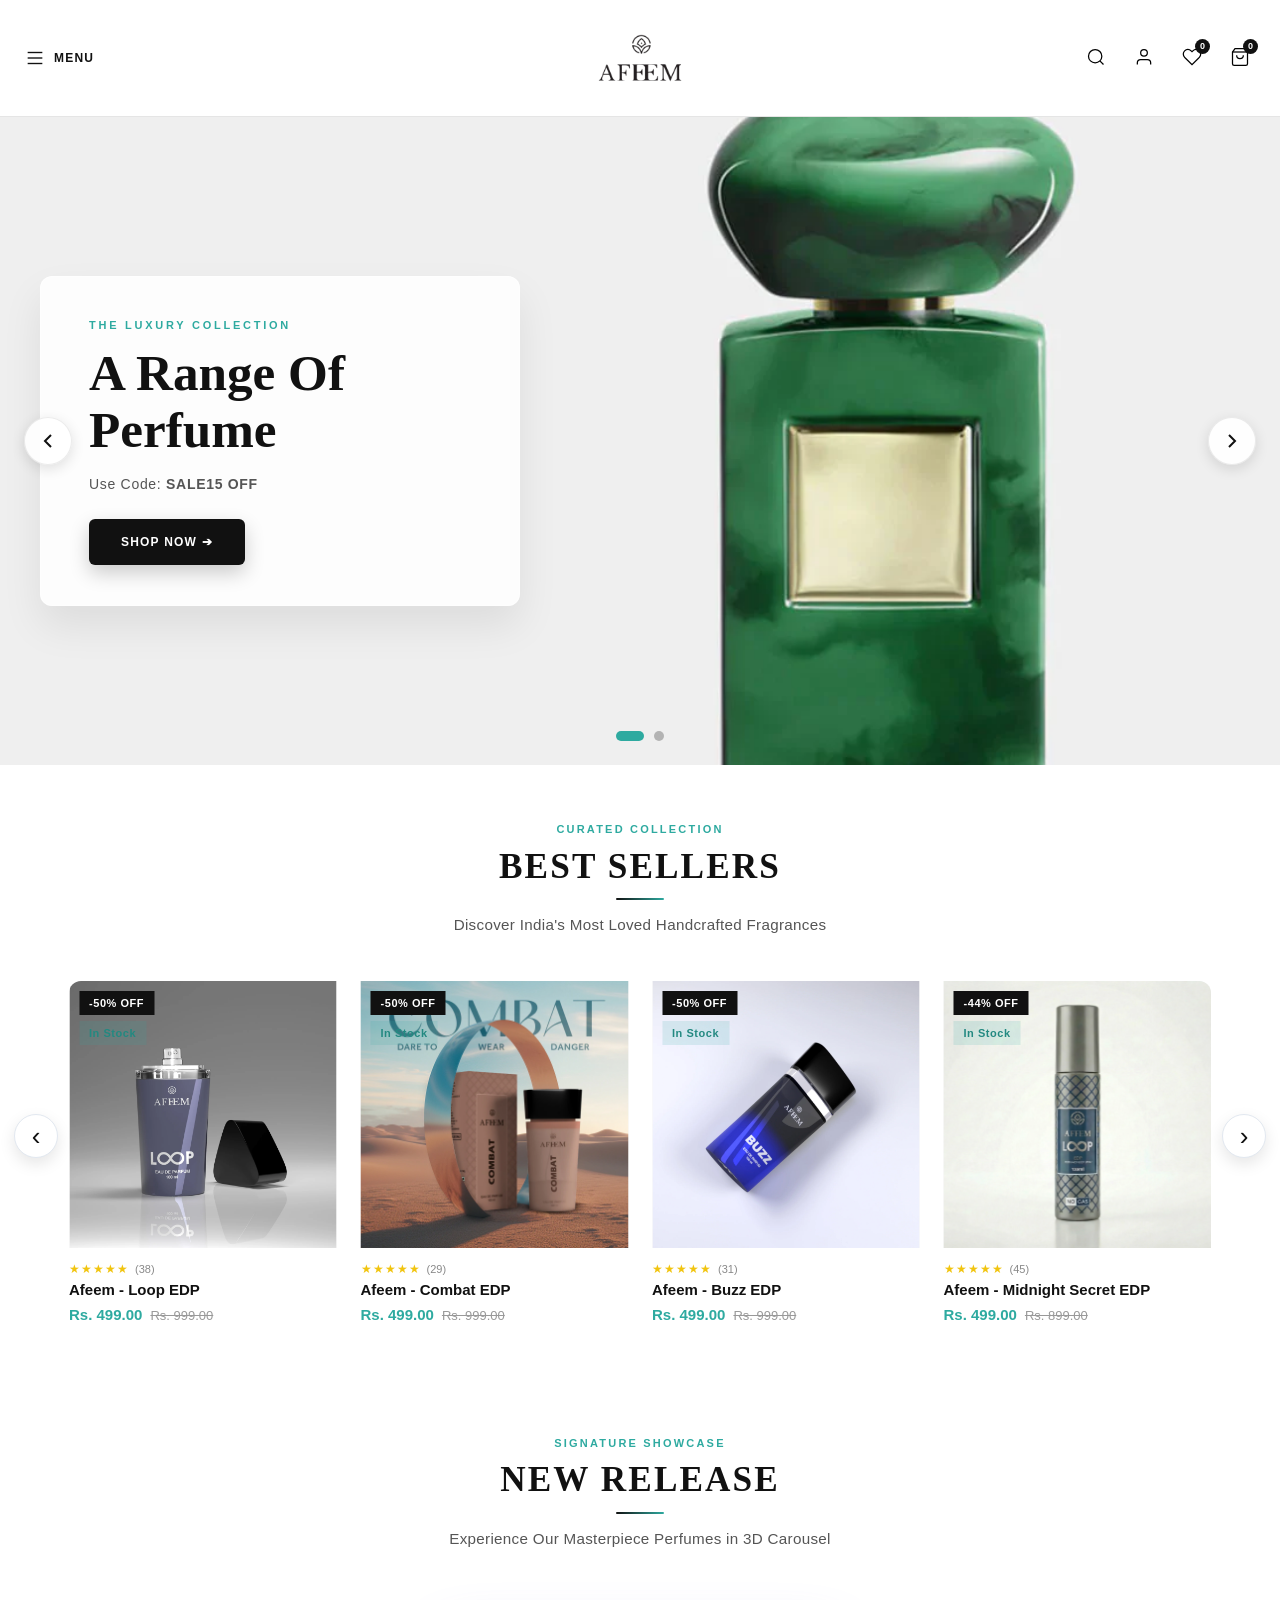
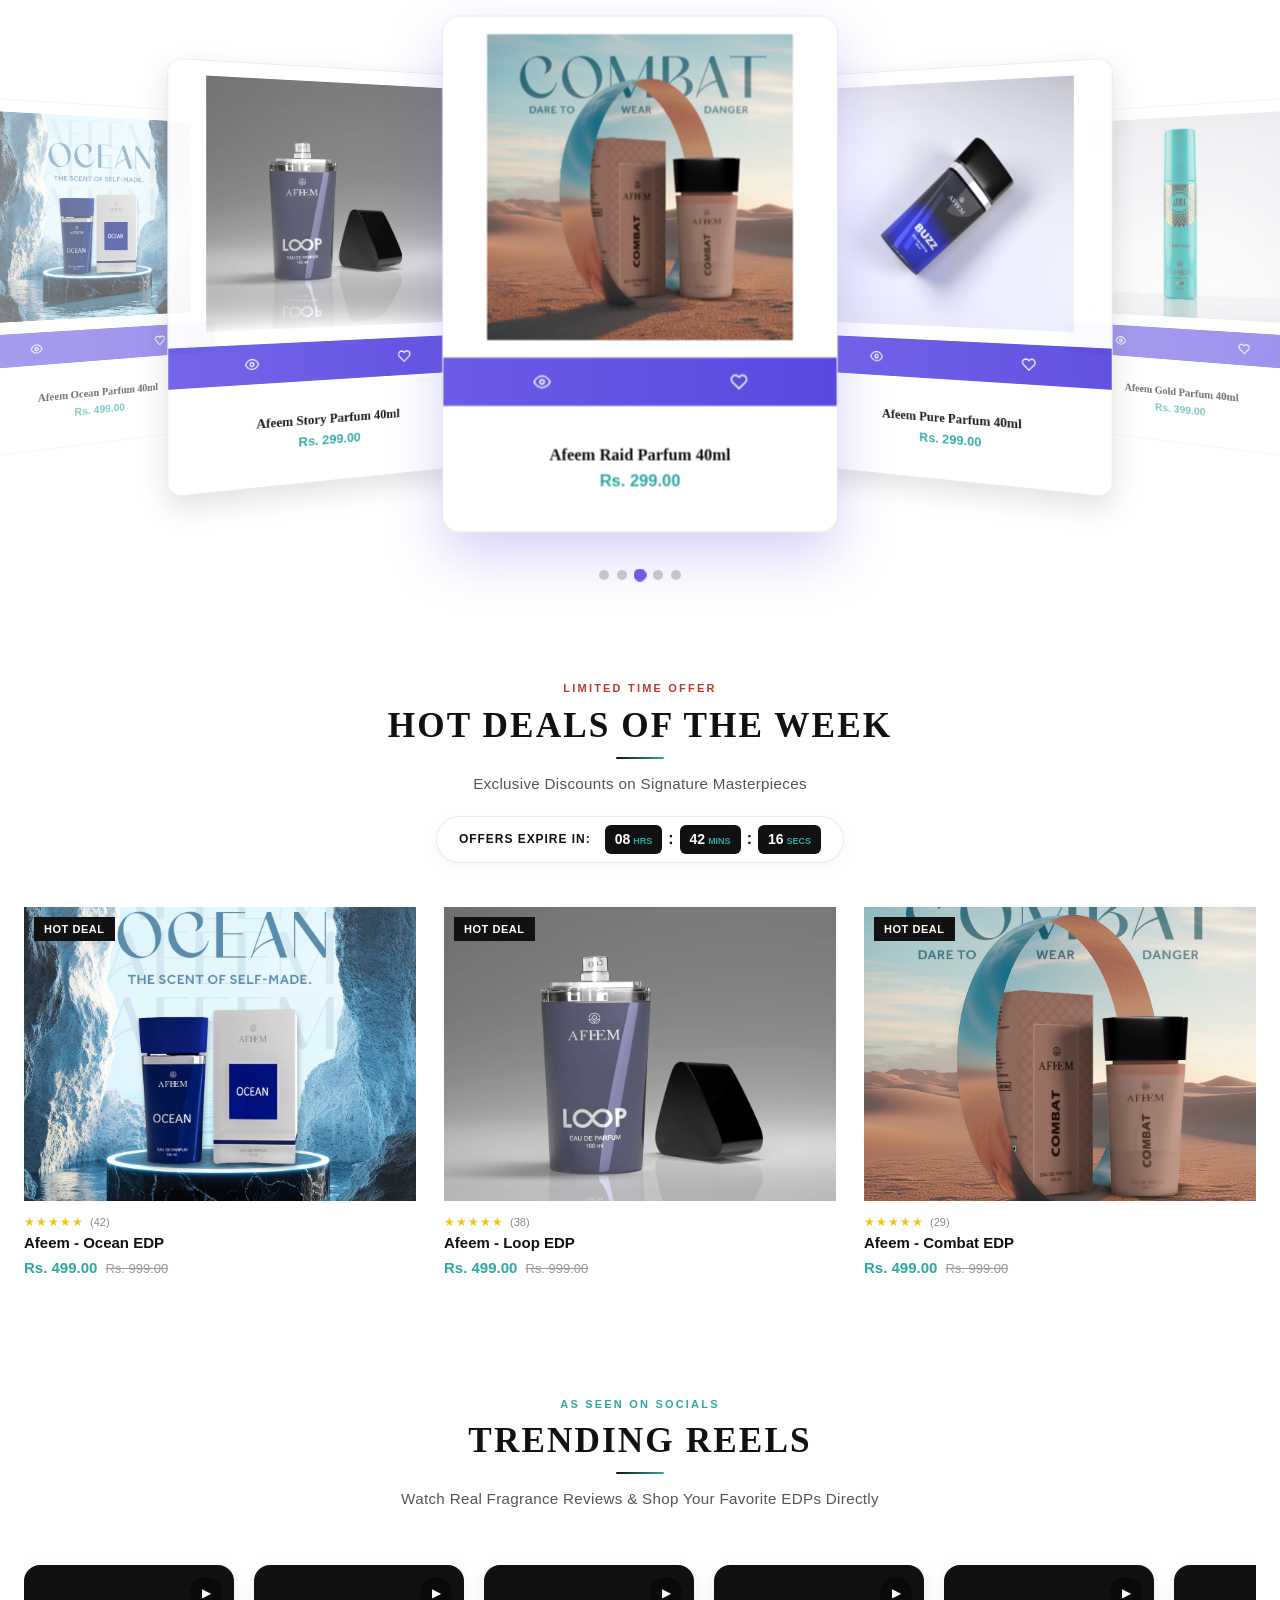
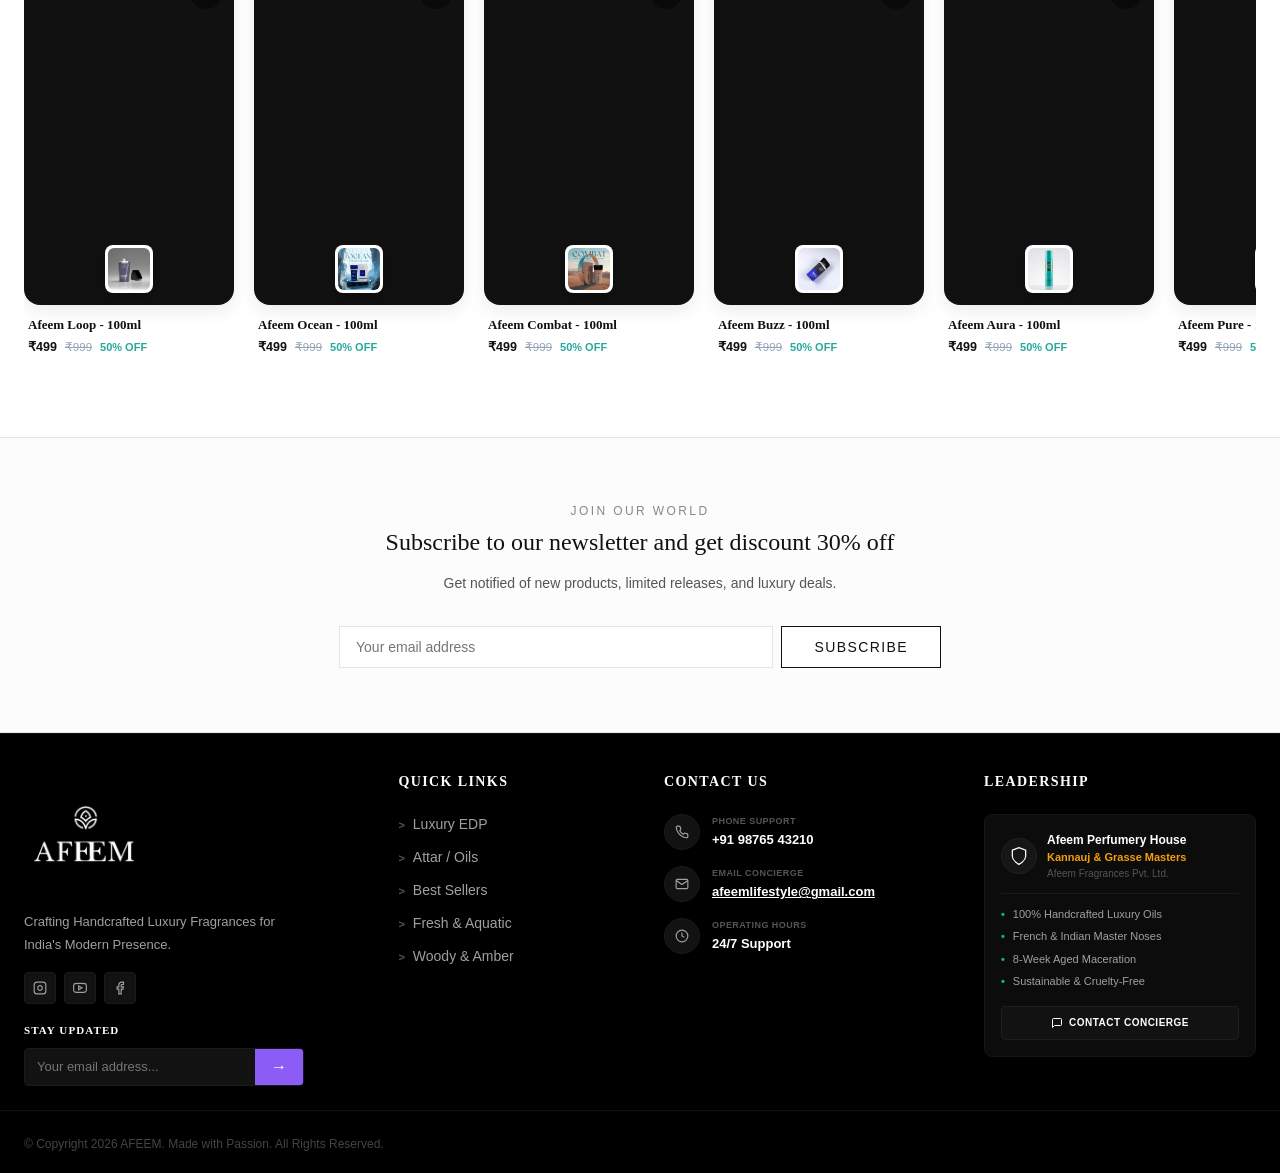
==== index.html @ 4234b264 "Add continuous smooth infinite marquee sliding with hover pause for Shoppable Reels" ====
<!DOCTYPE html>
<html lang="en">
<head>
    <meta charset="UTF-8">
    <meta name="viewport" content="width=device-width, initial-scale=1.0">
    <meta name="description" content="Custom luxury fragrances online. Explore our range of signature premium scents. Inspired by afeem.in.">
    <title>Afeem Fragrances - Premium Signature Scents</title>
    <!-- Stylesheets -->
    <link rel="stylesheet" href="assets/css/variables.css">
    <link rel="stylesheet" href="assets/css/style.css">
    <link rel="stylesheet" href="assets/css/responsive.css">
</head>
<body>



    <!-- Main Navigation Header -->
    <header class="main-header" id="site-header">
        <div class="header-container">
            <!-- Mobile Menu Toggle with MENU text (afeem.in style) -->
            <button class="mobile-menu-btn" id="menu-toggle" aria-label="Open navigation menu">
                <svg width="22" height="22" viewBox="0 0 24 24" fill="none" stroke="currentColor" stroke-width="1.5">
                    <line x1="4" y1="6" x2="20" y2="6"></line>
                    <line x1="4" y1="12" x2="20" y2="12"></line>
                    <line x1="4" y1="18" x2="20" y2="18"></line>
                </svg>
                <span class="menu-label-text">MENU</span>
            </button>

            <!-- Brand Logo -->
            <div class="logo">
                <a href="index.html">
                    <img src="assets/images/logo/logo.png" alt="AFEEM" class="brand-logo-img">
                </a>
            </div>

            <!-- Desktop Navigation Links -->
            <nav class="desktop-nav" aria-label="Main Navigation">
                <ul class="nav-list">
                    <li><a href="index.html" class="nav-link active">Home</a></li>
                    <li><a href="shop.html" class="nav-link">Catalog</a></li>
                    <li><a href="contact.html" class="nav-link">Contact</a></li>
                </ul>
            </nav>

            <!-- Header Action Icons -->
            <div class="header-actions">
                <button class="action-btn" id="search-trigger" aria-label="Search website">
                    <svg width="20" height="20" viewBox="0 0 24 24" fill="none" stroke="currentColor" stroke-width="1.5">
                        <circle cx="11" cy="11" r="8"></circle>
                        <line x1="21" y1="21" x2="16.65" y2="16.65"></line>
                    </svg>
                </button>
                <button class="action-btn" id="account-trigger" aria-label="Open account drawer">
                    <svg width="20" height="20" viewBox="0 0 24 24" fill="none" stroke="currentColor" stroke-width="1.5">
                        <path d="M20 21v-2a4 4 0 0 0-4-4H8a4 4 0 0 0-4 4v2"></path>
                        <circle cx="12" cy="7" r="4"></circle>
                    </svg>
                </button>
                <button class="action-btn" id="wishlist-trigger" aria-label="Open wishlist drawer">
                    <svg width="20" height="20" viewBox="0 0 24 24" fill="none" stroke="currentColor" stroke-width="1.5">
                        <path d="M20.84 4.61a5.5 5.5 0 0 0-7.78 0L12 5.67l-1.06-1.06a5.5 5.5 0 0 0-7.78 7.78l1.06 1.06L12 21.23l7.78-7.78 1.06-1.06a5.5 5.5 0 0 0 0-7.78z"></path>
                    </svg>
                    <span class="badge-count" id="wishlist-count">0</span>
                </button>
                <button class="action-btn" id="cart-trigger" aria-label="Open shopping cart drawer">
                    <svg width="20" height="20" viewBox="0 0 24 24" fill="none" stroke="currentColor" stroke-width="1.5">
                        <path d="M6 2L3 6v14a2 2 0 0 0 2 2h14a2 2 0 0 0 2-2V6l-3-4z"></path>
                        <line x1="3" y1="6" x2="21" y2="6"></line>
                        <path d="M16 10a4 4 0 0 1-8 0"></path>
                    </svg>
                    <span class="badge-count" id="cart-count">0</span>
                </button>
            </div>
        </div>
    </header>

    <!-- Main Content Area -->
    <main>
        
        <!-- Hero Section (Full-Width Luxury Cover Slider) -->
        <section class="hero-slider-section full-width-hero" aria-label="Main Banner Carousel">
            <div class="slider-wrapper" id="hero-slider">
                <!-- Slide 1 -->
                <div class="slide active" style="background-image: url('assets/images/banner/hero-1.webp');">
                    <div class="slide-content-wrap container">
                        <div class="slide-content">
                            <p class="slide-subtitle">THE LUXURY COLLECTION</p>
                            <h2 class="slide-title">A Range Of<br>Perfume</h2>
                            <p class="slide-offer">Use Code: <strong>SALE15 OFF</strong></p>
                            <a href="shop.html" class="btn btn-primary hero-cta-btn">SHOP NOW ➔</a>
                        </div>
                    </div>
                </div>
                <!-- Slide 2 -->
                <div class="slide" style="background-image: url('assets/images/banner/hero-2.webp');">
                    <div class="slide-content-wrap container">
                        <div class="slide-content">
                            <p class="slide-subtitle">SPRING SUMMER 2026</p>
                            <h2 class="slide-title">Spring Summer<br>Collection</h2>
                            <p class="slide-offer">Use Code: <strong>SALE30 OFF</strong></p>
                            <a href="shop.html" class="btn btn-primary hero-cta-btn">SHOP NOW ➔</a>
                        </div>
                    </div>
                </div>
            </div>
            <!-- Slider Controls -->
            <button class="slider-nav prev" id="slider-prev" aria-label="Previous slide">
                <svg width="24" height="24" viewBox="0 0 24 24" fill="none" stroke="currentColor" stroke-width="2">
                    <polyline points="15 18 9 12 15 6"></polyline>
                </svg>
            </button>
            <button class="slider-nav next" id="slider-next" aria-label="Next slide">
                <svg width="24" height="24" viewBox="0 0 24 24" fill="none" stroke="currentColor" stroke-width="2">
                    <polyline points="9 18 15 12 9 6"></polyline>
                </svg>
            </button>
            <!-- Slider Dots -->
            <div class="slider-dots" id="slider-dots-container"></div>
        </section>

        <!-- ========== BEST SELLER SECTION ========== -->
        <section class="afeem-product-section" id="bestsellers-section">
            <div class="container">
                <div class="afeem-section-header">
                    <span class="section-tag">CURATED COLLECTION</span>
                    <h2 class="afeem-section-title">BEST SELLERS</h2>
                    <div class="afeem-heading-line"></div>
                    <p class="afeem-section-subtitle">Discover India's Most Loved Handcrafted Fragrances</p>
                </div>

                <div class="bestsellers-slider-wrapper" id="bestsellers-slider-wrapper">
                    <button class="slider-arrow prev-arrow" id="bs-prev-btn" aria-label="Previous">&lsaquo;</button>
                    <div class="bestsellers-slider-track-container">
                        <div class="bestsellers-slider-track" id="bestsellers-slider-track">

                            <!-- Product 1: Ocean -->
                            <article class="afeem-product-card product-card" data-product-id="afeem-ocean">
                                <div class="afeem-card-img-link">
                                    <span class="card-badge sale-badge">-50% OFF</span>
                                    <span class="card-badge stock-badge">In Stock</span>
                                    <a href="product.html?id=afeem-ocean">
                                        <img src="assets/images/products/ocean-1.webp" alt="Afeem - Ocean EDP" class="afeem-card-img main-image">
                                        <img src="assets/images/products/ocean-2.webp" alt="Afeem - Ocean EDP" class="afeem-card-img hover-image">
                                    </a>
                                    <div class="afeem-card-actions">
                                        <button class="action-btn add-to-wishlist" data-product-id="afeem-ocean" aria-label="Add to Wishlist" title="Wishlist">
                                            <svg width="15" height="15" viewBox="0 0 24 24" fill="none" stroke="currentColor" stroke-width="2"><path d="M20.84 4.61a5.5 5.5 0 0 0-7.78 0L12 5.67l-1.06-1.06a5.5 5.5 0 0 0-7.78 7.78l1.06 1.06L12 21.23l7.78-7.78 1.06-1.06a5.5 5.5 0 0 0 0-7.78z"></path></svg>
                                        </button>
                                        <button class="action-btn quick-view" data-product-id="afeem-ocean" aria-label="Quick View" title="Quick View">
                                            <svg width="15" height="15" viewBox="0 0 24 24" fill="none" stroke="currentColor" stroke-width="2"><path d="M1 12s4-8 11-8 11 8 11 8-4 8-11 8-11-8-11-8z"></path><circle cx="12" cy="12" r="3"></circle></svg>
                                        </button>
                                    </div>
                                    <button class="card-slide-cart-btn quick-add-btn" data-product-id="afeem-ocean" onclick="CartManager.addItem({id:'afeem-ocean', title:'Afeem - Ocean', size:'100ml', price:499, image:'assets/images/products/ocean-1.webp', qty:1})">
                                        <svg width="15" height="15" viewBox="0 0 24 24" fill="none" stroke="currentColor" stroke-width="2"><path d="M6 2L3 6v14a2 2 0 0 0 2 2h14a2 2 0 0 0 2-2V6l-3-4z"></path><line x1="3" y1="6" x2="21" y2="6"></line><path d="M16 10a4 4 0 0 1-8 0"></path></svg>
                                        Add to Bag
                                    </button>
                                </div>
                                <div class="afeem-card-info">
                                    <div class="card-rating">
                                        <span class="stars">★★★★★</span>
                                        <span class="rating-count">(48)</span>
                                    </div>
                                    <h3 class="afeem-card-name"><a href="product.html?id=afeem-ocean">Afeem - Ocean EDP</a></h3>
                                    <div class="afeem-card-price">
                                        <span class="price-current">Rs. 499.00</span>
                                        <span class="price-strike">Rs. 999.00</span>
                                    </div>
                                </div>
                            </article>

                            <!-- Product 2: Loop -->
                            <article class="afeem-product-card product-card" data-product-id="afeem-loop">
                                <div class="afeem-card-img-link">
                                    <span class="card-badge sale-badge">-50% OFF</span>
                                    <span class="card-badge stock-badge">In Stock</span>
                                    <a href="product.html?id=afeem-loop">
                                        <img src="assets/images/products/loop-1.webp" alt="Afeem - Loop EDP" class="afeem-card-img main-image">
                                        <img src="assets/images/products/loop-2.webp" alt="Afeem - Loop EDP" class="afeem-card-img hover-image">
                                    </a>
                                    <div class="afeem-card-actions">
                                        <button class="action-btn add-to-wishlist" data-product-id="afeem-loop" aria-label="Add to Wishlist" title="Wishlist">
                                            <svg width="15" height="15" viewBox="0 0 24 24" fill="none" stroke="currentColor" stroke-width="2"><path d="M20.84 4.61a5.5 5.5 0 0 0-7.78 0L12 5.67l-1.06-1.06a5.5 5.5 0 0 0-7.78 7.78l1.06 1.06L12 21.23l7.78-7.78 1.06-1.06a5.5 5.5 0 0 0 0-7.78z"></path></svg>
                                        </button>
                                        <button class="action-btn quick-view" data-product-id="afeem-loop" aria-label="Quick View" title="Quick View">
                                            <svg width="15" height="15" viewBox="0 0 24 24" fill="none" stroke="currentColor" stroke-width="2"><path d="M1 12s4-8 11-8 11 8 11 8-4 8-11 8-11-8-11-8z"></path><circle cx="12" cy="12" r="3"></circle></svg>
                                        </button>
                                    </div>
                                    <button class="card-slide-cart-btn quick-add-btn" data-product-id="afeem-loop" onclick="CartManager.addItem({id:'afeem-loop', title:'Afeem - Loop', size:'100ml', price:499, image:'assets/images/products/loop-1.webp', qty:1})">
                                        <svg width="15" height="15" viewBox="0 0 24 24" fill="none" stroke="currentColor" stroke-width="2"><path d="M6 2L3 6v14a2 2 0 0 0 2 2h14a2 2 0 0 0 2-2V6l-3-4z"></path><line x1="3" y1="6" x2="21" y2="6"></line><path d="M16 10a4 4 0 0 1-8 0"></path></svg>
                                        Add to Bag
                                    </button>
                                </div>
                                <div class="afeem-card-info">
                                    <div class="card-rating">
                                        <span class="stars">★★★★★</span>
                                        <span class="rating-count">(38)</span>
                                    </div>
                                    <h3 class="afeem-card-name"><a href="product.html?id=afeem-loop">Afeem - Loop EDP</a></h3>
                                    <div class="afeem-card-price">
                                        <span class="price-current">Rs. 499.00</span>
                                        <span class="price-strike">Rs. 999.00</span>
                                    </div>
                                </div>
                            </article>

                            <!-- Product 3: Combat -->
                            <article class="afeem-product-card product-card" data-product-id="afeem-combat">
                                <div class="afeem-card-img-link">
                                    <span class="card-badge sale-badge">-50% OFF</span>
                                    <span class="card-badge stock-badge">In Stock</span>
                                    <a href="product.html?id=afeem-combat">
                                        <img src="assets/images/products/combat-1.webp" alt="Afeem - Combat EDP" class="afeem-card-img main-image">
                                        <img src="assets/images/products/combat-2.webp" alt="Afeem - Combat EDP" class="afeem-card-img hover-image">
                                    </a>
                                    <div class="afeem-card-actions">
                                        <button class="action-btn add-to-wishlist" data-product-id="afeem-combat" aria-label="Add to Wishlist" title="Wishlist">
                                            <svg width="15" height="15" viewBox="0 0 24 24" fill="none" stroke="currentColor" stroke-width="2"><path d="M20.84 4.61a5.5 5.5 0 0 0-7.78 0L12 5.67l-1.06-1.06a5.5 5.5 0 0 0-7.78 7.78l1.06 1.06L12 21.23l7.78-7.78 1.06-1.06a5.5 5.5 0 0 0 0-7.78z"></path></svg>
                                        </button>
                                        <button class="action-btn quick-view" data-product-id="afeem-combat" aria-label="Quick View" title="Quick View">
                                            <svg width="15" height="15" viewBox="0 0 24 24" fill="none" stroke="currentColor" stroke-width="2"><path d="M1 12s4-8 11-8 11 8 11 8-4 8-11 8-11-8-11-8z"></path><circle cx="12" cy="12" r="3"></circle></svg>
                                        </button>
                                    </div>
                                    <button class="card-slide-cart-btn quick-add-btn" data-product-id="afeem-combat" onclick="CartManager.addItem({id:'afeem-combat', title:'Afeem - Combat', size:'100ml', price:499, image:'assets/images/products/combat-1.webp', qty:1})">
                                        <svg width="15" height="15" viewBox="0 0 24 24" fill="none" stroke="currentColor" stroke-width="2"><path d="M6 2L3 6v14a2 2 0 0 0 2 2h14a2 2 0 0 0 2-2V6l-3-4z"></path><line x1="3" y1="6" x2="21" y2="6"></line><path d="M16 10a4 4 0 0 1-8 0"></path></svg>
                                        Add to Bag
                                    </button>
                                </div>
                                <div class="afeem-card-info">
                                    <div class="card-rating">
                                        <span class="stars">★★★★★</span>
                                        <span class="rating-count">(29)</span>
                                    </div>
                                    <h3 class="afeem-card-name"><a href="product.html?id=afeem-combat">Afeem - Combat EDP</a></h3>
                                    <div class="afeem-card-price">
                                        <span class="price-current">Rs. 499.00</span>
                                        <span class="price-strike">Rs. 999.00</span>
                                    </div>
                                </div>
                            </article>

                            <!-- Product 4: Buzz -->
                            <article class="afeem-product-card product-card" data-product-id="afeem-buzz">
                                <div class="afeem-card-img-link">
                                    <span class="card-badge sale-badge">-50% OFF</span>
                                    <span class="card-badge stock-badge">In Stock</span>
                                    <a href="product.html?id=afeem-buzz">
                                        <img src="assets/images/products/buzz-1.webp" alt="Afeem - Buzz EDP" class="afeem-card-img main-image">
                                        <img src="assets/images/products/buzz-2.webp" alt="Afeem - Buzz EDP" class="afeem-card-img hover-image">
                                    </a>
                                    <div class="afeem-card-actions">
                                        <button class="action-btn add-to-wishlist" data-product-id="afeem-buzz" aria-label="Add to Wishlist" title="Wishlist">
                                            <svg width="15" height="15" viewBox="0 0 24 24" fill="none" stroke="currentColor" stroke-width="2"><path d="M20.84 4.61a5.5 5.5 0 0 0-7.78 0L12 5.67l-1.06-1.06a5.5 5.5 0 0 0-7.78 7.78l1.06 1.06L12 21.23l7.78-7.78 1.06-1.06a5.5 5.5 0 0 0 0-7.78z"></path></svg>
                                        </button>
                                        <button class="action-btn quick-view" data-product-id="afeem-buzz" aria-label="Quick View" title="Quick View">
                                            <svg width="15" height="15" viewBox="0 0 24 24" fill="none" stroke="currentColor" stroke-width="2"><path d="M1 12s4-8 11-8 11 8 11 8-4 8-11 8-11-8-11-8z"></path><circle cx="12" cy="12" r="3"></circle></svg>
                                        </button>
                                    </div>
                                    <button class="card-slide-cart-btn quick-add-btn" data-product-id="afeem-buzz" onclick="CartManager.addItem({id:'afeem-buzz', title:'Afeem - Buzz', size:'100ml', price:499, image:'assets/images/products/buzz-1.webp', qty:1})">
                                        <svg width="15" height="15" viewBox="0 0 24 24" fill="none" stroke="currentColor" stroke-width="2"><path d="M6 2L3 6v14a2 2 0 0 0 2 2h14a2 2 0 0 0 2-2V6l-3-4z"></path><line x1="3" y1="6" x2="21" y2="6"></line><path d="M16 10a4 4 0 0 1-8 0"></path></svg>
                                        Add to Bag
                                    </button>
                                </div>
                                <div class="afeem-card-info">
                                    <div class="card-rating">
                                        <span class="stars">★★★★★</span>
                                        <span class="rating-count">(31)</span>
                                    </div>
                                    <h3 class="afeem-card-name"><a href="product.html?id=afeem-buzz">Afeem - Buzz EDP</a></h3>
                                    <div class="afeem-card-price">
                                        <span class="price-current">Rs. 499.00</span>
                                        <span class="price-strike">Rs. 999.00</span>
                                    </div>
                                </div>
                            </article>

                            <!-- Product 5: Midnight Secret -->
                            <article class="afeem-product-card product-card" data-product-id="afeem-midnight">
                                <div class="afeem-card-img-link">
                                    <span class="card-badge sale-badge">-44% OFF</span>
                                    <span class="card-badge stock-badge">In Stock</span>
                                    <a href="product.html?id=afeem-midnight">
                                        <img src="assets/images/products/loop-2.webp" alt="Afeem - Midnight Secret EDP" class="afeem-card-img main-image">
                                        <img src="assets/images/products/combat-1.webp" alt="Afeem - Midnight Secret EDP" class="afeem-card-img hover-image">
                                    </a>
                                    <div class="afeem-card-actions">
                                        <button class="action-btn add-to-wishlist" data-product-id="afeem-midnight" aria-label="Add to Wishlist" title="Wishlist">
                                            <svg width="15" height="15" viewBox="0 0 24 24" fill="none" stroke="currentColor" stroke-width="2"><path d="M20.84 4.61a5.5 5.5 0 0 0-7.78 0L12 5.67l-1.06-1.06a5.5 5.5 0 0 0-7.78 7.78l1.06 1.06L12 21.23l7.78-7.78 1.06-1.06a5.5 5.5 0 0 0 0-7.78z"></path></svg>
                                        </button>
                                        <button class="action-btn quick-view" data-product-id="afeem-midnight" aria-label="Quick View" title="Quick View">
                                            <svg width="15" height="15" viewBox="0 0 24 24" fill="none" stroke="currentColor" stroke-width="2"><path d="M1 12s4-8 11-8 11 8 11 8-4 8-11 8-11-8-11-8z"></path><circle cx="12" cy="12" r="3"></circle></svg>
                                        </button>
                                    </div>
                                    <button class="card-slide-cart-btn quick-add-btn" data-product-id="afeem-midnight" onclick="CartManager.addItem({id:'afeem-midnight', title:'Afeem - Midnight Secret', size:'100ml', price:499, image:'assets/images/products/loop-2.webp', qty:1})">
                                        <svg width="15" height="15" viewBox="0 0 24 24" fill="none" stroke="currentColor" stroke-width="2"><path d="M6 2L3 6v14a2 2 0 0 0 2 2h14a2 2 0 0 0 2-2V6l-3-4z"></path><line x1="3" y1="6" x2="21" y2="6"></line><path d="M16 10a4 4 0 0 1-8 0"></path></svg>
                                        Add to Bag
                                    </button>
                                </div>
                                <div class="afeem-card-info">
                                    <div class="card-rating">
                                        <span class="stars">★★★★★</span>
                                        <span class="rating-count">(45)</span>
                                    </div>
                                    <h3 class="afeem-card-name"><a href="product.html?id=afeem-midnight">Afeem - Midnight Secret EDP</a></h3>
                                    <div class="afeem-card-price">
                                        <span class="price-current">Rs. 499.00</span>
                                        <span class="price-strike">Rs. 899.00</span>
                                    </div>
                                </div>
                            </article>

                            <!-- Cloned Products for 100% Seamless Infinite Right-to-Left Loop -->
                            <article class="afeem-product-card product-card" data-product-id="afeem-ocean">
                                <div class="afeem-card-img-link">
                                    <span class="card-badge sale-badge">-50% OFF</span>
                                    <span class="card-badge stock-badge">In Stock</span>
                                    <a href="product.html?id=afeem-ocean">
                                        <img src="assets/images/products/ocean-1.webp" alt="Afeem - Ocean EDP" class="afeem-card-img main-image">
                                        <img src="assets/images/products/ocean-2.webp" alt="Afeem - Ocean EDP" class="afeem-card-img hover-image">
                                    </a>
                                    <div class="afeem-card-actions">
                                        <button class="action-btn add-to-wishlist" data-product-id="afeem-ocean" aria-label="Add to Wishlist" title="Wishlist">
                                            <svg width="15" height="15" viewBox="0 0 24 24" fill="none" stroke="currentColor" stroke-width="2"><path d="M20.84 4.61a5.5 5.5 0 0 0-7.78 0L12 5.67l-1.06-1.06a5.5 5.5 0 0 0-7.78 7.78l1.06 1.06L12 21.23l7.78-7.78 1.06-1.06a5.5 5.5 0 0 0 0-7.78z"></path></svg>
                                        </button>
                                        <button class="action-btn quick-view" data-product-id="afeem-ocean" aria-label="Quick View" title="Quick View">
                                            <svg width="15" height="15" viewBox="0 0 24 24" fill="none" stroke="currentColor" stroke-width="2"><path d="M1 12s4-8 11-8 11 8 11 8-4 8-11 8-11-8-11-8z"></path><circle cx="12" cy="12" r="3"></circle></svg>
                                        </button>
                                    </div>
                                    <button class="card-slide-cart-btn quick-add-btn" data-product-id="afeem-ocean" onclick="CartManager.addItem({id:'afeem-ocean', title:'Afeem - Ocean', size:'100ml', price:499, image:'assets/images/products/ocean-1.webp', qty:1})">
                                        <svg width="15" height="15" viewBox="0 0 24 24" fill="none" stroke="currentColor" stroke-width="2"><path d="M6 2L3 6v14a2 2 0 0 0 2 2h14a2 2 0 0 0 2-2V6l-3-4z"></path><line x1="3" y1="6" x2="21" y2="6"></line><path d="M16 10a4 4 0 0 1-8 0"></path></svg>
                                        Add to Bag
                                    </button>
                                </div>
                                <div class="afeem-card-info">
                                    <div class="card-rating">
                                        <span class="stars">★★★★★</span>
                                        <span class="rating-count">(48)</span>
                                    </div>
                                    <h3 class="afeem-card-name"><a href="product.html?id=afeem-ocean">Afeem - Ocean EDP</a></h3>
                                    <div class="afeem-card-price">
                                        <span class="price-current">Rs. 499.00</span>
                                        <span class="price-strike">Rs. 999.00</span>
                                    </div>
                                </div>
                            </article>

                            <article class="afeem-product-card product-card" data-product-id="afeem-loop">
                                <div class="afeem-card-img-link">
                                    <span class="card-badge sale-badge">-50% OFF</span>
                                    <span class="card-badge stock-badge">In Stock</span>
                                    <a href="product.html?id=afeem-loop">
                                        <img src="assets/images/products/loop-1.webp" alt="Afeem - Loop EDP" class="afeem-card-img main-image">
                                        <img src="assets/images/products/loop-2.webp" alt="Afeem - Loop EDP" class="afeem-card-img hover-image">
                                    </a>
                                    <div class="afeem-card-actions">
                                        <button class="action-btn add-to-wishlist" data-product-id="afeem-loop" aria-label="Add to Wishlist" title="Wishlist">
                                            <svg width="15" height="15" viewBox="0 0 24 24" fill="none" stroke="currentColor" stroke-width="2"><path d="M20.84 4.61a5.5 5.5 0 0 0-7.78 0L12 5.67l-1.06-1.06a5.5 5.5 0 0 0-7.78 7.78l1.06 1.06L12 21.23l7.78-7.78 1.06-1.06a5.5 5.5 0 0 0 0-7.78z"></path></svg>
                                        </button>
                                        <button class="action-btn quick-view" data-product-id="afeem-loop" aria-label="Quick View" title="Quick View">
                                            <svg width="15" height="15" viewBox="0 0 24 24" fill="none" stroke="currentColor" stroke-width="2"><path d="M1 12s4-8 11-8 11 8 11 8-4 8-11 8-11-8-11-8z"></path><circle cx="12" cy="12" r="3"></circle></svg>
                                        </button>
                                    </div>
                                    <button class="card-slide-cart-btn quick-add-btn" data-product-id="afeem-loop" onclick="CartManager.addItem({id:'afeem-loop', title:'Afeem - Loop', size:'100ml', price:499, image:'assets/images/products/loop-1.webp', qty:1})">
                                        <svg width="15" height="15" viewBox="0 0 24 24" fill="none" stroke="currentColor" stroke-width="2"><path d="M6 2L3 6v14a2 2 0 0 0 2 2h14a2 2 0 0 0 2-2V6l-3-4z"></path><line x1="3" y1="6" x2="21" y2="6"></line><path d="M16 10a4 4 0 0 1-8 0"></path></svg>
                                        Add to Bag
                                    </button>
                                </div>
                                <div class="afeem-card-info">
                                    <div class="card-rating">
                                        <span class="stars">★★★★★</span>
                                        <span class="rating-count">(38)</span>
                                    </div>
                                    <h3 class="afeem-card-name"><a href="product.html?id=afeem-loop">Afeem - Loop EDP</a></h3>
                                    <div class="afeem-card-price">
                                        <span class="price-current">Rs. 499.00</span>
                                        <span class="price-strike">Rs. 999.00</span>
                                    </div>
                                </div>
                            </article>

                            <article class="afeem-product-card product-card" data-product-id="afeem-combat">
                                <div class="afeem-card-img-link">
                                    <span class="card-badge sale-badge">-50% OFF</span>
                                    <span class="card-badge stock-badge">In Stock</span>
                                    <a href="product.html?id=afeem-combat">
                                        <img src="assets/images/products/combat-1.webp" alt="Afeem - Combat EDP" class="afeem-card-img main-image">
                                        <img src="assets/images/products/combat-2.webp" alt="Afeem - Combat EDP" class="afeem-card-img hover-image">
                                    </a>
                                    <div class="afeem-card-actions">
                                        <button class="action-btn add-to-wishlist" data-product-id="afeem-combat" aria-label="Add to Wishlist" title="Wishlist">
                                            <svg width="15" height="15" viewBox="0 0 24 24" fill="none" stroke="currentColor" stroke-width="2"><path d="M20.84 4.61a5.5 5.5 0 0 0-7.78 0L12 5.67l-1.06-1.06a5.5 5.5 0 0 0-7.78 7.78l1.06 1.06L12 21.23l7.78-7.78 1.06-1.06a5.5 5.5 0 0 0 0-7.78z"></path></svg>
                                        </button>
                                        <button class="action-btn quick-view" data-product-id="afeem-combat" aria-label="Quick View" title="Quick View">
                                            <svg width="15" height="15" viewBox="0 0 24 24" fill="none" stroke="currentColor" stroke-width="2"><path d="M1 12s4-8 11-8 11 8 11 8-4 8-11 8-11-8-11-8z"></path><circle cx="12" cy="12" r="3"></circle></svg>
                                        </button>
                                    </div>
                                    <button class="card-slide-cart-btn quick-add-btn" data-product-id="afeem-combat" onclick="CartManager.addItem({id:'afeem-combat', title:'Afeem - Combat', size:'100ml', price:499, image:'assets/images/products/combat-1.webp', qty:1})">
                                        <svg width="15" height="15" viewBox="0 0 24 24" fill="none" stroke="currentColor" stroke-width="2"><path d="M6 2L3 6v14a2 2 0 0 0 2 2h14a2 2 0 0 0 2-2V6l-3-4z"></path><line x1="3" y1="6" x2="21" y2="6"></line><path d="M16 10a4 4 0 0 1-8 0"></path></svg>
                                        Add to Bag
                                    </button>
                                </div>
                                <div class="afeem-card-info">
                                    <div class="card-rating">
                                        <span class="stars">★★★★★</span>
                                        <span class="rating-count">(29)</span>
                                    </div>
                                    <h3 class="afeem-card-name"><a href="product.html?id=afeem-combat">Afeem - Combat EDP</a></h3>
                                    <div class="afeem-card-price">
                                        <span class="price-current">Rs. 499.00</span>
                                        <span class="price-strike">Rs. 999.00</span>
                                    </div>
                                </div>
                            </article>

                            <article class="afeem-product-card product-card" data-product-id="afeem-buzz">
                                <div class="afeem-card-img-link">
                                    <span class="card-badge sale-badge">-50% OFF</span>
                                    <span class="card-badge stock-badge">In Stock</span>
                                    <a href="product.html?id=afeem-buzz">
                                        <img src="assets/images/products/buzz-1.webp" alt="Afeem - Buzz EDP" class="afeem-card-img main-image">
                                        <img src="assets/images/products/buzz-2.webp" alt="Afeem - Buzz EDP" class="afeem-card-img hover-image">
                                    </a>
                                    <div class="afeem-card-actions">
                                        <button class="action-btn add-to-wishlist" data-product-id="afeem-buzz" aria-label="Add to Wishlist" title="Wishlist">
                                            <svg width="15" height="15" viewBox="0 0 24 24" fill="none" stroke="currentColor" stroke-width="2"><path d="M20.84 4.61a5.5 5.5 0 0 0-7.78 0L12 5.67l-1.06-1.06a5.5 5.5 0 0 0-7.78 7.78l1.06 1.06L12 21.23l7.78-7.78 1.06-1.06a5.5 5.5 0 0 0 0-7.78z"></path></svg>
                                        </button>
                                        <button class="action-btn quick-view" data-product-id="afeem-buzz" aria-label="Quick View" title="Quick View">
                                            <svg width="15" height="15" viewBox="0 0 24 24" fill="none" stroke="currentColor" stroke-width="2"><path d="M1 12s4-8 11-8 11 8 11 8-4 8-11 8-11-8-11-8z"></path><circle cx="12" cy="12" r="3"></circle></svg>
                                        </button>
                                    </div>
                                    <button class="card-slide-cart-btn quick-add-btn" data-product-id="afeem-buzz" onclick="CartManager.addItem({id:'afeem-buzz', title:'Afeem - Buzz', size:'100ml', price:499, image:'assets/images/products/buzz-1.webp', qty:1})">
                                        <svg width="15" height="15" viewBox="0 0 24 24" fill="none" stroke="currentColor" stroke-width="2"><path d="M6 2L3 6v14a2 2 0 0 0 2 2h14a2 2 0 0 0 2-2V6l-3-4z"></path><line x1="3" y1="6" x2="21" y2="6"></line><path d="M16 10a4 4 0 0 1-8 0"></path></svg>
                                        Add to Bag
                                    </button>
                                </div>
                                <div class="afeem-card-info">
                                    <div class="card-rating">
                                        <span class="stars">★★★★★</span>
                                        <span class="rating-count">(31)</span>
                                    </div>
                                    <h3 class="afeem-card-name"><a href="product.html?id=afeem-buzz">Afeem - Buzz EDP</a></h3>
                                    <div class="afeem-card-price">
                                        <span class="price-current">Rs. 499.00</span>
                                        <span class="price-strike">Rs. 999.00</span>
                                    </div>
                                </div>
                            </article>

                        </div>
                    </div>
                    <button class="slider-arrow next-arrow" id="bs-next-btn" aria-label="Next">&rsaquo;</button>
                </div>
            </div>
        </section>

        <!-- ========== 3D COVERFLOW SHOWCASE CAROUSEL ========== -->
        <section class="afeem-3d-showcase-section" id="showcase-3d-section">
            <div class="container">
                <div class="afeem-section-header">
                    <span class="section-tag">SIGNATURE SHOWCASE</span>
                    <h2 class="afeem-section-title">New Release</h2>
                    <div class="afeem-heading-line"></div>
                    <p class="afeem-section-subtitle">Experience Our Masterpiece Perfumes in 3D Carousel</p>
                </div>
                
                <div class="coverflow-3d-container" id="coverflow-carousel">
                    <div class="coverflow-track">
                        <!-- Slide 1: Ocean -->
                        <div class="coverflow-card" data-index="0" data-product-id="afeem-ocean">
                            <div class="card-3d-inner">
                                <a href="product.html?id=afeem-ocean" class="card-3d-img">
                                    <img src="assets/images/products/ocean-1.webp" alt="Afeem Ocean Parfum">
                                </a>
                                <div class="card-3d-bar">
                                    <button class="c3d-action-btn quick-view" data-product-id="afeem-ocean" aria-label="Quick View" title="Quick View">
                                        <svg width="16" height="16" viewBox="0 0 24 24" fill="none" stroke="currentColor" stroke-width="2"><path d="M1 12s4-8 11-8 11 8 11 8-4 8-11 8-11-8-11-8z"></path><circle cx="12" cy="12" r="3"></circle></svg>
                                    </button>
                                    <button class="c3d-action-btn add-to-wishlist" data-product-id="afeem-ocean" aria-label="Add to Wishlist" title="Wishlist">
                                        <svg width="16" height="16" viewBox="0 0 24 24" fill="none" stroke="currentColor" stroke-width="2"><path d="M20.84 4.61a5.5 5.5 0 0 0-7.78 0L12 5.67l-1.06-1.06a5.5 5.5 0 0 0-7.78 7.78l1.06 1.06L12 21.23l7.78-7.78 1.06-1.06a5.5 5.5 0 0 0 0-7.78z"></path></svg>
                                    </button>
                                </div>
                                <div class="card-3d-meta">
                                    <h4 class="c3d-title"><a href="product.html?id=afeem-ocean">Afeem Ocean Parfum 40ml</a></h4>
                                    <div class="c3d-price">Rs. 499.00</div>
                                    <button class="c3d-cart-btn quick-add-btn" data-product-id="afeem-ocean" onclick="CartManager.addItem({id:'afeem-ocean', title:'Afeem Ocean Parfum', size:'40ml', price:499, image:'assets/images/products/ocean-1.webp', qty:1})" style="width: 100%; margin-top: 10px; padding: 8px 14px; background: #2f889a; color: #ffffff; border: none; border-radius: 6px; font-weight: 700; font-size: 11px; cursor: pointer; text-transform: uppercase; letter-spacing: 0.05em; display: flex; align-items: center; justify-content: center; gap: 6px;">
                                        <svg width="13" height="13" viewBox="0 0 24 24" fill="none" stroke="currentColor" stroke-width="2"><path d="M6 2L3 6v14a2 2 0 0 0 2 2h14a2 2 0 0 0 2-2V6l-3-4z"></path><line x1="3" y1="6" x2="21" y2="6"></line><path d="M16 10a4 4 0 0 1-8 0"></path></svg>
                                        Add to Cart
                                    </button>
                                </div>
                            </div>
                        </div>

                        <!-- Slide 2: Loop -->
                        <div class="coverflow-card" data-index="1" data-product-id="afeem-loop">
                            <div class="card-3d-inner">
                                <a href="product.html?id=afeem-loop" class="card-3d-img">
                                    <img src="assets/images/products/loop-1.webp" alt="Afeem Loop Parfum">
                                </a>
                                <div class="card-3d-bar">
                                    <button class="c3d-action-btn quick-view" data-product-id="afeem-loop" aria-label="Quick View" title="Quick View">
                                        <svg width="16" height="16" viewBox="0 0 24 24" fill="none" stroke="currentColor" stroke-width="2"><path d="M1 12s4-8 11-8 11 8 11 8-4 8-11 8-11-8-11-8z"></path><circle cx="12" cy="12" r="3"></circle></svg>
                                    </button>
                                    <button class="c3d-action-btn add-to-wishlist" data-product-id="afeem-loop" aria-label="Add to Wishlist" title="Wishlist">
                                        <svg width="16" height="16" viewBox="0 0 24 24" fill="none" stroke="currentColor" stroke-width="2"><path d="M20.84 4.61a5.5 5.5 0 0 0-7.78 0L12 5.67l-1.06-1.06a5.5 5.5 0 0 0-7.78 7.78l1.06 1.06L12 21.23l7.78-7.78 1.06-1.06a5.5 5.5 0 0 0 0-7.78z"></path></svg>
                                    </button>
                                </div>
                                <div class="card-3d-meta">
                                    <h4 class="c3d-title"><a href="product.html?id=afeem-loop">Afeem Story Parfum 40ml</a></h4>
                                    <div class="c3d-price">Rs. 299.00</div>
                                    <button class="c3d-cart-btn quick-add-btn" data-product-id="afeem-loop" onclick="CartManager.addItem({id:'afeem-loop', title:'Afeem Story Parfum', size:'40ml', price:299, image:'assets/images/products/loop-1.webp', qty:1})" style="width: 100%; margin-top: 10px; padding: 8px 14px; background: #2f889a; color: #ffffff; border: none; border-radius: 6px; font-weight: 700; font-size: 11px; cursor: pointer; text-transform: uppercase; letter-spacing: 0.05em; display: flex; align-items: center; justify-content: center; gap: 6px;">
                                        <svg width="13" height="13" viewBox="0 0 24 24" fill="none" stroke="currentColor" stroke-width="2"><path d="M6 2L3 6v14a2 2 0 0 0 2 2h14a2 2 0 0 0 2-2V6l-3-4z"></path><line x1="3" y1="6" x2="21" y2="6"></line><path d="M16 10a4 4 0 0 1-8 0"></path></svg>
                                        Add to Cart
                                    </button>
                                </div>
                            </div>
                        </div>

                        <!-- Slide 3: Combat -->
                        <div class="coverflow-card" data-index="2" data-product-id="afeem-combat">
                            <div class="card-3d-inner">
                                <a href="product.html?id=afeem-combat" class="card-3d-img">
                                    <img src="assets/images/products/combat-1.webp" alt="Afeem Combat Parfum">
                                </a>
                                <div class="card-3d-bar">
                                    <button class="c3d-action-btn quick-view" data-product-id="afeem-combat" aria-label="Quick View" title="Quick View">
                                        <svg width="16" height="16" viewBox="0 0 24 24" fill="none" stroke="currentColor" stroke-width="2"><path d="M1 12s4-8 11-8 11 8 11 8-4 8-11 8-11-8-11-8z"></path><circle cx="12" cy="12" r="3"></circle></svg>
                                    </button>
                                    <button class="c3d-action-btn add-to-wishlist" data-product-id="afeem-combat" aria-label="Add to Wishlist" title="Wishlist">
                                        <svg width="16" height="16" viewBox="0 0 24 24" fill="none" stroke="currentColor" stroke-width="2"><path d="M20.84 4.61a5.5 5.5 0 0 0-7.78 0L12 5.67l-1.06-1.06a5.5 5.5 0 0 0-7.78 7.78l1.06 1.06L12 21.23l7.78-7.78 1.06-1.06a5.5 5.5 0 0 0 0-7.78z"></path></svg>
                                    </button>
                                </div>
                                <div class="card-3d-meta">
                                    <h4 class="c3d-title"><a href="product.html?id=afeem-combat">Afeem Raid Parfum 40ml</a></h4>
                                    <div class="c3d-price">Rs. 299.00</div>
                                    <button class="c3d-cart-btn quick-add-btn" data-product-id="afeem-combat" onclick="CartManager.addItem({id:'afeem-combat', title:'Afeem Raid Parfum', size:'40ml', price:299, image:'assets/images/products/combat-1.webp', qty:1})" style="width: 100%; margin-top: 10px; padding: 8px 14px; background: #2f889a; color: #ffffff; border: none; border-radius: 6px; font-weight: 700; font-size: 11px; cursor: pointer; text-transform: uppercase; letter-spacing: 0.05em; display: flex; align-items: center; justify-content: center; gap: 6px;">
                                        <svg width="13" height="13" viewBox="0 0 24 24" fill="none" stroke="currentColor" stroke-width="2"><path d="M6 2L3 6v14a2 2 0 0 0 2 2h14a2 2 0 0 0 2-2V6l-3-4z"></path><line x1="3" y1="6" x2="21" y2="6"></line><path d="M16 10a4 4 0 0 1-8 0"></path></svg>
                                        Add to Cart
                                    </button>
                                </div>
                            </div>
                        </div>

                        <!-- Slide 4: Buzz -->
                        <div class="coverflow-card" data-index="3" data-product-id="afeem-buzz">
                            <div class="card-3d-inner">
                                <a href="product.html?id=afeem-buzz" class="card-3d-img">
                                    <img src="assets/images/products/buzz-1.webp" alt="Afeem Buzz Parfum">
                                </a>
                                <div class="card-3d-bar">
                                    <button class="c3d-action-btn quick-view" data-product-id="afeem-buzz" aria-label="Quick View" title="Quick View">
                                        <svg width="16" height="16" viewBox="0 0 24 24" fill="none" stroke="currentColor" stroke-width="2"><path d="M1 12s4-8 11-8 11 8 11 8-4 8-11 8-11-8-11-8z"></path><circle cx="12" cy="12" r="3"></circle></svg>
                                    </button>
                                    <button class="c3d-action-btn add-to-wishlist" data-product-id="afeem-buzz" aria-label="Add to Wishlist" title="Wishlist">
                                        <svg width="16" height="16" viewBox="0 0 24 24" fill="none" stroke="currentColor" stroke-width="2"><path d="M20.84 4.61a5.5 5.5 0 0 0-7.78 0L12 5.67l-1.06-1.06a5.5 5.5 0 0 0-7.78 7.78l1.06 1.06L12 21.23l7.78-7.78 1.06-1.06a5.5 5.5 0 0 0 0-7.78z"></path></svg>
                                    </button>
                                </div>
                                <div class="card-3d-meta">
                                    <h4 class="c3d-title"><a href="product.html?id=afeem-buzz">Afeem Pure Parfum 40ml</a></h4>
                                    <div class="c3d-price">Rs. 299.00</div>
                                    <button class="c3d-cart-btn quick-add-btn" data-product-id="afeem-buzz" onclick="CartManager.addItem({id:'afeem-buzz', title:'Afeem Pure Parfum', size:'40ml', price:299, image:'assets/images/products/buzz-1.webp', qty:1})" style="width: 100%; margin-top: 10px; padding: 8px 14px; background: #2f889a; color: #ffffff; border: none; border-radius: 6px; font-weight: 700; font-size: 11px; cursor: pointer; text-transform: uppercase; letter-spacing: 0.05em; display: flex; align-items: center; justify-content: center; gap: 6px;">
                                        <svg width="13" height="13" viewBox="0 0 24 24" fill="none" stroke="currentColor" stroke-width="2"><path d="M6 2L3 6v14a2 2 0 0 0 2 2h14a2 2 0 0 0 2-2V6l-3-4z"></path><line x1="3" y1="6" x2="21" y2="6"></line><path d="M16 10a4 4 0 0 1-8 0"></path></svg>
                                        Add to Cart
                                    </button>
                                </div>
                            </div>
                        </div>

                        <!-- Slide 5: Aura -->
                        <div class="coverflow-card" data-index="4" data-product-id="afeem-aura">
                            <div class="card-3d-inner">
                                <a href="product.html?id=afeem-aura" class="card-3d-img">
                                    <img src="assets/images/products/aura-1.webp" alt="Afeem Aura Parfum">
                                </a>
                                <div class="card-3d-bar">
                                    <button class="c3d-action-btn quick-view" data-product-id="afeem-aura" aria-label="Quick View" title="Quick View">
                                        <svg width="16" height="16" viewBox="0 0 24 24" fill="none" stroke="currentColor" stroke-width="2"><path d="M1 12s4-8 11-8 11 8 11 8-4 8-11 8-11-8-11-8z"></path><circle cx="12" cy="12" r="3"></circle></svg>
                                    </button>
                                    <button class="c3d-action-btn add-to-wishlist" data-product-id="afeem-aura" aria-label="Add to Wishlist" title="Wishlist">
                                        <svg width="16" height="16" viewBox="0 0 24 24" fill="none" stroke="currentColor" stroke-width="2"><path d="M20.84 4.61a5.5 5.5 0 0 0-7.78 0L12 5.67l-1.06-1.06a5.5 5.5 0 0 0-7.78 7.78l1.06 1.06L12 21.23l7.78-7.78 1.06-1.06a5.5 5.5 0 0 0 0-7.78z"></path></svg>
                                    </button>
                                </div>
                                <div class="card-3d-meta">
                                    <h4 class="c3d-title"><a href="product.html?id=afeem-aura">Afeem Gold Parfum 40ml</a></h4>
                                    <div class="c3d-price">Rs. 399.00</div>
                                    <button class="c3d-cart-btn quick-add-btn" data-product-id="afeem-aura" onclick="CartManager.addItem({id:'afeem-aura', title:'Afeem Gold Parfum', size:'40ml', price:399, image:'assets/images/products/aura-1.webp', qty:1})" style="width: 100%; margin-top: 10px; padding: 8px 14px; background: #2f889a; color: #ffffff; border: none; border-radius: 6px; font-weight: 700; font-size: 11px; cursor: pointer; text-transform: uppercase; letter-spacing: 0.05em; display: flex; align-items: center; justify-content: center; gap: 6px;">
                                        <svg width="13" height="13" viewBox="0 0 24 24" fill="none" stroke="currentColor" stroke-width="2"><path d="M6 2L3 6v14a2 2 0 0 0 2 2h14a2 2 0 0 0 2-2V6l-3-4z"></path><line x1="3" y1="6" x2="21" y2="6"></line><path d="M16 10a4 4 0 0 1-8 0"></path></svg>
                                        Add to Cart
                                    </button>
                                </div>
                            </div>
                        </div>
                    </div>
                    
                    <!-- Coverflow Pagination Dots -->
                    <div class="coverflow-dots" id="c3d-dots"></div>
                </div>
            </div>
        </section>

        <!-- ========== HOT DEAL SECTION WITH COUNTDOWN ========== -->
        <section class="afeem-product-section afeem-hotdeal-section" id="hotdeals-section">
            <div class="container">
                <div class="afeem-section-header">
                    <span class="section-tag hot-tag">LIMITED TIME OFFER</span>
                    <h2 class="afeem-section-title">HOT DEALS OF THE WEEK</h2>
                    <div class="afeem-heading-line"></div>
                    <p class="afeem-section-subtitle">Exclusive Discounts on Signature Masterpieces</p>
                    
                    <!-- Flash Deal Countdown Timer -->
                    <div class="flash-countdown-bar">
                        <span class="countdown-label">Offers Expire In:</span>
                        <div class="countdown-boxes">
                            <span class="c-unit"><strong id="timer-hours">08</strong><small>HRS</small></span>
                            <span class="c-sep">:</span>
                            <span class="c-unit"><strong id="timer-mins">42</strong><small>MINS</small></span>
                            <span class="c-sep">:</span>
                            <span class="c-unit"><strong id="timer-secs">19</strong><small>SECS</small></span>
                        </div>
                    </div>
                </div>
                <div class="afeem-grid-3col" id="hotdeals-grid">

                    <!-- Hot Deal 1: Ocean -->
                    <article class="afeem-product-card afeem-card-wide product-card" data-product-id="afeem-ocean">
                        <div class="afeem-card-img-link">
                            <span class="card-badge sale-badge">HOT DEAL</span>
                            <a href="product.html?id=afeem-ocean">
                                <img src="assets/images/products/ocean-1.webp" alt="Afeem - Ocean EDP" class="afeem-card-img main-image">
                                <img src="assets/images/products/ocean-2.webp" alt="Afeem - Ocean EDP" class="afeem-card-img hover-image">
                            </a>
                            <div class="afeem-card-actions">
                                <button class="action-btn add-to-wishlist" data-product-id="afeem-ocean" aria-label="Add to Wishlist" title="Wishlist">
                                    <svg width="15" height="15" viewBox="0 0 24 24" fill="none" stroke="currentColor" stroke-width="2"><path d="M20.84 4.61a5.5 5.5 0 0 0-7.78 0L12 5.67l-1.06-1.06a5.5 5.5 0 0 0-7.78 7.78l1.06 1.06L12 21.23l7.78-7.78 1.06-1.06a5.5 5.5 0 0 0 0-7.78z"></path></svg>
                                </button>
                                <button class="action-btn quick-view" data-product-id="afeem-ocean" aria-label="Quick View" title="Quick View">
                                    <svg width="15" height="15" viewBox="0 0 24 24" fill="none" stroke="currentColor" stroke-width="2"><path d="M1 12s4-8 11-8 11 8 11 8-4 8-11 8-11-8-11-8z"></path><circle cx="12" cy="12" r="3"></circle></svg>
                                </button>
                            </div>
                            <button class="card-slide-cart-btn quick-add-btn" data-product-id="afeem-ocean" onclick="CartManager.addItem({id:'afeem-ocean', title:'Afeem - Ocean', size:'100ml', price:499, image:'assets/images/products/ocean-1.webp', qty:1})">
                                <svg width="15" height="15" viewBox="0 0 24 24" fill="none" stroke="currentColor" stroke-width="2"><path d="M6 2L3 6v14a2 2 0 0 0 2 2h14a2 2 0 0 0 2-2V6l-3-4z"></path><line x1="3" y1="6" x2="21" y2="6"></line><path d="M16 10a4 4 0 0 1-8 0"></path></svg>
                                Add to Bag
                            </button>
                        </div>
                        <div class="afeem-card-info">
                            <div class="card-rating">
                                <span class="stars">★★★★★</span>
                                <span class="rating-count">(42)</span>
                            </div>
                            <h3 class="afeem-card-name"><a href="product.html?id=afeem-ocean">Afeem - Ocean EDP</a></h3>
                            <div class="afeem-card-price">
                                <span class="price-current">Rs. 499.00</span>
                                <span class="price-strike">Rs. 999.00</span>
                            </div>
                        </div>
                    </article>

                    <!-- Hot Deal 2: Loop -->
                    <article class="afeem-product-card afeem-card-wide product-card" data-product-id="afeem-loop">
                        <div class="afeem-card-img-link">
                            <span class="card-badge sale-badge">HOT DEAL</span>
                            <a href="product.html?id=afeem-loop">
                                <img src="assets/images/products/loop-1.webp" alt="Afeem - Loop EDP" class="afeem-card-img main-image">
                                <img src="assets/images/products/loop-2.webp" alt="Afeem - Loop EDP" class="afeem-card-img hover-image">
                            </a>
                            <div class="afeem-card-actions">
                                <button class="action-btn add-to-wishlist" data-product-id="afeem-loop" aria-label="Add to Wishlist" title="Wishlist">
                                    <svg width="15" height="15" viewBox="0 0 24 24" fill="none" stroke="currentColor" stroke-width="2"><path d="M20.84 4.61a5.5 5.5 0 0 0-7.78 0L12 5.67l-1.06-1.06a5.5 5.5 0 0 0-7.78 7.78l1.06 1.06L12 21.23l7.78-7.78 1.06-1.06a5.5 5.5 0 0 0 0-7.78z"></path></svg>
                                </button>
                                <button class="action-btn quick-view" data-product-id="afeem-loop" aria-label="Quick View" title="Quick View">
                                    <svg width="15" height="15" viewBox="0 0 24 24" fill="none" stroke="currentColor" stroke-width="2"><path d="M1 12s4-8 11-8 11 8 11 8-4 8-11 8-11-8-11-8z"></path><circle cx="12" cy="12" r="3"></circle></svg>
                                </button>
                            </div>
                            <button class="card-slide-cart-btn quick-add-btn" data-product-id="afeem-loop" onclick="CartManager.addItem({id:'afeem-loop', title:'Afeem - Loop', size:'100ml', price:499, image:'assets/images/products/loop-1.webp', qty:1})">
                                <svg width="15" height="15" viewBox="0 0 24 24" fill="none" stroke="currentColor" stroke-width="2"><path d="M6 2L3 6v14a2 2 0 0 0 2 2h14a2 2 0 0 0 2-2V6l-3-4z"></path><line x1="3" y1="6" x2="21" y2="6"></line><path d="M16 10a4 4 0 0 1-8 0"></path></svg>
                                Add to Bag
                            </button>
                        </div>
                        <div class="afeem-card-info">
                            <div class="card-rating">
                                <span class="stars">★★★★★</span>
                                <span class="rating-count">(38)</span>
                            </div>
                            <h3 class="afeem-card-name"><a href="product.html?id=afeem-loop">Afeem - Loop EDP</a></h3>
                            <div class="afeem-card-price">
                                <span class="price-current">Rs. 499.00</span>
                                <span class="price-strike">Rs. 999.00</span>
                            </div>
                        </div>
                    </article>

                    <!-- Hot Deal 3: Combat -->
                    <article class="afeem-product-card afeem-card-wide product-card" data-product-id="afeem-combat">
                        <div class="afeem-card-img-link">
                            <span class="card-badge sale-badge">HOT DEAL</span>
                            <a href="product.html?id=afeem-combat">
                                <img src="assets/images/products/combat-1.webp" alt="Afeem - Combat EDP" class="afeem-card-img main-image">
                                <img src="assets/images/products/combat-2.webp" alt="Afeem - Combat EDP" class="afeem-card-img hover-image">
                            </a>
                            <div class="afeem-card-actions">
                                <button class="action-btn add-to-wishlist" data-product-id="afeem-combat" aria-label="Add to Wishlist" title="Wishlist">
                                    <svg width="15" height="15" viewBox="0 0 24 24" fill="none" stroke="currentColor" stroke-width="2"><path d="M20.84 4.61a5.5 5.5 0 0 0-7.78 0L12 5.67l-1.06-1.06a5.5 5.5 0 0 0-7.78 7.78l1.06 1.06L12 21.23l7.78-7.78 1.06-1.06a5.5 5.5 0 0 0 0-7.78z"></path></svg>
                                </button>
                                <button class="action-btn quick-view" data-product-id="afeem-combat" aria-label="Quick View" title="Quick View">
                                    <svg width="15" height="15" viewBox="0 0 24 24" fill="none" stroke="currentColor" stroke-width="2"><path d="M1 12s4-8 11-8 11 8 11 8-4 8-11 8-11-8-11-8z"></path><circle cx="12" cy="12" r="3"></circle></svg>
                                </button>
                            </div>
                            <button class="card-slide-cart-btn quick-add-btn" data-product-id="afeem-combat" onclick="CartManager.addItem({id:'afeem-combat', title:'Afeem - Combat', size:'100ml', price:499, image:'assets/images/products/combat-1.webp', qty:1})">
                                <svg width="15" height="15" viewBox="0 0 24 24" fill="none" stroke="currentColor" stroke-width="2"><path d="M6 2L3 6v14a2 2 0 0 0 2 2h14a2 2 0 0 0 2-2V6l-3-4z"></path><line x1="3" y1="6" x2="21" y2="6"></line><path d="M16 10a4 4 0 0 1-8 0"></path></svg>
                                Add to Bag
                            </button>
                        </div>
                        <div class="afeem-card-info">
                            <div class="card-rating">
                                <span class="stars">★★★★★</span>
                                <span class="rating-count">(29)</span>
                            </div>
                            <h3 class="afeem-card-name"><a href="product.html?id=afeem-combat">Afeem - Combat EDP</a></h3>
                            <div class="afeem-card-price">
                                <span class="price-current">Rs. 499.00</span>
                                <span class="price-strike">Rs. 999.00</span>
                            </div>
                        </div>
                    </article>

                </div>
        </section>

        <!-- ========== SHOPPABLE VIDEO REELS CAROUSEL SECTION (STRICTLY BELOW HOT DEALS OF THE WEEK) ========== -->
        <section class="shoppable-reels-section" id="shoppable-reels-section">
            <div class="container">
                <div class="afeem-section-header">
                    <span class="section-tag">AS SEEN ON SOCIALS</span>
                    <h2 class="afeem-section-title">Trending Reels</h2>
                    <div class="afeem-heading-line"></div>
                    <p class="afeem-section-subtitle">Watch Real Fragrance Reviews & Shop Your Favorite EDPs Directly</p>
                </div>

                <div class="reels-carousel-wrapper">
                    <div class="reels-carousel-track-container">
                        <div class="reels-carousel-track" id="reels-carousel-track">
                            <!-- Reel cards injected dynamically by JS -->
                        </div>
                    </div>
                </div>
            </div>
        </section>

        <!-- Newsletter Subscription Banner -->
        <section class="newsletter-section" aria-label="Newsletter Subscription">
            <div class="newsletter-container container">
                <span class="newsletter-tag">Join Our World</span>
                <h2 class="newsletter-title">Subscribe to our newsletter and get discount 30% off</h2>
                <p class="newsletter-subtitle">Get notified of new products, limited releases, and luxury deals.</p>
                <form class="newsletter-form" id="newsletter-form">
                    <input type="email" placeholder="Your email address" required aria-label="Email Address">
                    <button type="submit" class="btn btn-secondary">Subscribe</button>
                </form>
            </div>
        </section>

    </main>

    <!-- Site Footer -->
    <!-- Site Footer -->
    <footer class="main-footer">
        <div class="footer-container container">
            <!-- Column 1: Brand & Socials & Newsletter -->
            <div class="footer-brand-col">
                <img src="assets/images/logo/logo-white.png" alt="AFEEM Logo" class="footer-logo-img">
                <p class="footer-about-text">Crafting Handcrafted Luxury Fragrances for India's Modern Presence.</p>
                
                <!-- Social media buttons -->
                <div class="footer-social-icons">
                    <a href="https://www.instagram.com/whiffofafeem" target="_blank" rel="noopener" class="social-icon-box" aria-label="Instagram">
                        <svg width="14" height="14" viewBox="0 0 24 24" fill="none" stroke="currentColor" stroke-width="2">
                            <rect x="2" y="2" width="20" height="20" rx="5" ry="5"></rect>
                            <path d="M16 11.37A4 4 0 1 1 12.63 8 4 4 0 0 1 16 11.37z"></path>
                            <line x1="17.5" y1="6.5" x2="17.51" y2="6.5"></line>
                        </svg>
                    </a>
                    <a href="https://www.youtube.com/@whiffofafeem" target="_blank" rel="noopener" class="social-icon-box" aria-label="YouTube">
                        <svg width="14" height="14" viewBox="0 0 24 24" fill="none" stroke="currentColor" stroke-width="2">
                            <path d="M22.54 6.42a2.78 2.78 0 0 0-1.94-2C18.88 4 12 4 12 4s-6.88 0-8.6.46a2.78 2.78 0 0 0-1.94 2A29 29 0 0 0 1 11.75a29 29 0 0 0 .46 5.33A2.78 2.78 0 0 0 3.4 19c1.72.46 8.6.46 8.6.46s6.88 0 8.6-.46a2.78 2.78 0 0 0 1.94-2 29 29 0 0 0 .46-5.25 29 29 0 0 0-.46-5.33z"></path>
                            <polygon points="9.75 15.02 15.5 11.75 9.75 8.48 9.75 15.02"></polygon>
                        </svg>
                    </a>
                    <a href="https://www.facebook.com/whiffofafeem" target="_blank" rel="noopener" class="social-icon-box" aria-label="Facebook">
                        <svg width="14" height="14" viewBox="0 0 24 24" fill="none" stroke="currentColor" stroke-width="2">
                            <path d="M18 2h-3a5 5 0 0 0-5 5v3H7v4h3v8h4v-8h3l1-4h-4V7a1 1 0 0 1 1-1h3z"></path>
                        </svg>
                    </a>
                </div>

                <!-- Newsletter signup -->
                <div class="footer-newsletter-section">
                    <h5 class="newsletter-sub-title">STAY UPDATED</h5>
                    <form class="footer-newsletter-form">
                        <input type="email" placeholder="Your email address..." required>
                        <button type="submit" aria-label="Subscribe">&rarr;</button>
                    </form>
                </div>
            </div>
            
            <!-- Column 2: Quick Links -->
            <div class="footer-links-col">
                <h4 class="footer-title">QUICK LINKS</h4>
                <ul class="footer-links-arrow">
                    <li><a href="shop.html"><span class="caret-arrow">&gt;</span> Luxury EDP</a></li>
                    <li><a href="shop.html"><span class="caret-arrow">&gt;</span> Attar / Oils</a></li>
                    <li><a href="shop.html"><span class="caret-arrow">&gt;</span> Best Sellers</a></li>
                    <li><a href="shop.html"><span class="caret-arrow">&gt;</span> Fresh & Aquatic</a></li>
                    <li><a href="shop.html"><span class="caret-arrow">&gt;</span> Woody & Amber</a></li>
                </ul>
            </div>

            <!-- Column 3: Contact Us -->
            <div class="footer-links-col">
                <h4 class="footer-title">CONTACT US</h4>
                <div class="footer-contacts-list">
                    <!-- Phone Support -->
                    <div class="contact-info-row">
                        <div class="contact-circle-icon">
                            <svg width="14" height="14" viewBox="0 0 24 24" fill="none" stroke="currentColor" stroke-width="2">
                                <path d="M22 16.92v3a2 2 0 0 1-2.18 2 19.79 19.79 0 0 1-8.63-3.07 19.5 19.5 0 0 1-6-6 19.79 19.79 0 0 1-3.07-8.67A2 2 0 0 1 4.11 2h3a2 2 0 0 1 2 1.72 12.84 12.84 0 0 0 .7 2.81 2 2 0 0 1-.45 2.11L8.09 9.91a16 16 0 0 0 6 6l1.27-1.27a2 2 0 0 1 2.11-.45 12.84 12.84 0 0 0 2.81.7A2 2 0 0 1 22 16.92z"></path>
                            </svg>
                        </div>
                        <div class="contact-text-meta">
                            <span class="contact-row-title">PHONE SUPPORT</span>
                            <span class="contact-row-value"><a href="tel:+919876543210" style="color: inherit; text-decoration: none;">+91 98765 43210</a></span>
                        </div>
                    </div>
                    <!-- Email Support -->
                    <div class="contact-info-row">
                        <div class="contact-circle-icon">
                            <svg width="14" height="14" viewBox="0 0 24 24" fill="none" stroke="currentColor" stroke-width="2">
                                <path d="M4 4h16c1.1 0 2 .9 2 2v12c0 1.1-.9 2-2 2H4c-1.1 0-2-.9-2-2V6c0-1.1.9-2 2-2z"></path>
                                <polyline points="22,6 12,13 2,6"></polyline>
                            </svg>
                        </div>
                        <div class="contact-text-meta">
                            <span class="contact-row-title">EMAIL CONCIERGE</span>
                            <span class="contact-row-value"><a href="mailto:afeemlifestyle@gmail.com" style="color: #ffffff !important; text-decoration: underline;">afeemlifestyle@gmail.com</a></span>
                        </div>
                    </div>
                    <!-- Operating Hours -->
                    <div class="contact-info-row">
                        <div class="contact-circle-icon">
                            <svg width="14" height="14" viewBox="0 0 24 24" fill="none" stroke="currentColor" stroke-width="2">
                                <circle cx="12" cy="12" r="10"></circle>
                                <polyline points="12 6 12 12 16 14"></polyline>
                            </svg>
                        </div>
                        <div class="contact-text-meta">
                            <span class="contact-row-title">OPERATING HOURS</span>
                            <span class="contact-row-value">24/7 Support</span>
                        </div>
                    </div>
                </div>
            </div>

            <!-- Column 4: Leadership Card -->
            <div class="footer-links-col">
                <h4 class="footer-title">LEADERSHIP</h4>
                <div class="leadership-card">
                    <!-- Profile Row -->
                    <div class="leadership-profile-row">
                        <div class="leadership-avatar">
                            <!-- SVG decorative crest/icon for master perfumers -->
                            <svg width="20" height="20" viewBox="0 0 24 24" fill="none" stroke="currentColor" stroke-width="1.5">
                                <path d="M12 22s8-4 8-10V5l-8-3-8 3v7c0 6 8 10 8 10z"></path>
                            </svg>
                        </div>
                        <div class="leadership-info">
                            <span class="leadership-name">Afeem Perfumery House</span>
                            <span class="leadership-tagline">Kannauj & Grasse Masters</span>
                            <span class="leadership-company">Afeem Fragrances Pvt. Ltd.</span>
                        </div>
                    </div>
                    <!-- Bullet checklist -->
                    <ul class="leadership-checkpoints">
                        <li>
                            <span class="green-check">&bull;</span>
                            <span class="checkpoint-text">100% Handcrafted Luxury Oils</span>
                        </li>
                        <li>
                            <span class="green-check">&bull;</span>
                            <span class="checkpoint-text">French & Indian Master Noses</span>
                        </li>
                        <li>
                            <span class="green-check">&bull;</span>
                            <span class="checkpoint-text">8-Week Aged Maceration</span>
                        </li>
                        <li>
                            <span class="green-check">&bull;</span>
                            <span class="checkpoint-text">Sustainable & Cruelty-Free</span>
                        </li>
                    </ul>
                    <!-- Button -->
                    <button type="button" class="btn leadership-card-btn">
                        <svg width="12" height="12" viewBox="0 0 24 24" fill="none" stroke="currentColor" stroke-width="2" style="margin-right: 6px;">
                            <path d="M21 15a2 2 0 0 1-2 2H7l-4 4V5a2 2 0 0 1 2-2h14a2 2 0 0 1 2 2z"></path>
                        </svg>
                        CONTACT CONCIERGE
                    </button>
                </div>
            </div>
        </div>

        <div class="footer-bottom container">
            <p class="copyright-text">&copy; Copyright 2026 AFEEM. Made with Passion. All Rights Reserved.</p>
        </div>
    </footer>

    <!-- INTERACTIVE SIDE DRAWERS & MODALS -->

    <!-- Mobile Navigation Drawer -->
    <aside class="drawer drawer-left" id="mobile-menu-drawer" aria-hidden="true">
        <div class="drawer-overlay" data-close></div>
        <div class="drawer-content">
            <div class="drawer-header">
                <span class="drawer-title">MENU</span>
                <button class="drawer-close" aria-label="Close menu">&times;</button>
            </div>
            <div class="drawer-body">
                <ul class="mobile-nav-list">
                    <li><a href="index.html" class="active">Home</a></li>
                    <li><a href="shop.html">Catalog</a></li>
                    <li><a href="contact.html">Contact</a></li>
                </ul>
            </div>
        </div>
    </aside>

    <!-- Shopping Cart Drawer -->
    <aside class="drawer drawer-right" id="cart-drawer" aria-hidden="true">
        <div class="drawer-overlay" data-close></div>
        <div class="drawer-content">
            <div class="drawer-header">
                <span class="drawer-title">YOUR SHOPPING BAG (<span id="cart-drawer-count">0</span>)</span>
                <button class="drawer-close" aria-label="Close cart">&times;</button>
            </div>
            <div class="drawer-body" id="cart-drawer-body">
                <!-- Empty state shown by default -->
                <div class="drawer-empty-state" id="cart-empty-state">
                    <p>Your shopping bag is empty</p>
                    <a href="shop.html" class="btn btn-primary">Go to the shop</a>
                </div>
                <!-- Dynamic cart items container -->
                <div class="drawer-items-list hidden" id="cart-items-container"></div>
            </div>
            <div class="drawer-footer hidden" id="cart-drawer-footer">
                <div class="cart-totals">
                    <span>CART TOTAL:</span>
                    <span class="cart-total-price" id="cart-total-price">Rs. 0.00</span>
                </div>
                <button class="btn btn-primary btn-block">Checkout Securely</button>
            </div>
        </div>
    </aside>

    <!-- Search Slide-down Panel Overlay -->
    <aside class="search-overlay" id="search-panel" aria-hidden="true">
        <div class="search-overlay-bg" data-close></div>
        <div class="search-container">
            <div class="search-header">
                <h3 class="search-title">Search Our Store</h3>
                <button class="search-close" id="search-close-btn" aria-label="Close search">&times;</button>
            </div>
            <div class="search-body">
                <form class="search-form" id="search-panel-form">
                    <input type="search" placeholder="Search for fragrances, scents..." required id="search-input" autofocus>
                    <button type="submit" class="search-submit-btn" aria-label="Submit search">
                        <svg width="20" height="20" viewBox="0 0 24 24" fill="none" stroke="currentColor" stroke-width="1.5">
                            <circle cx="11" cy="11" r="8"></circle>
                            <line x1="21" y1="21" x2="16.65" y2="16.65"></line>
                        </svg>
                    </button>
                </form>
                <div class="search-results-preview" id="search-results-preview">
                    <!-- Dynamic live suggestion list -->
                </div>
            </div>
        </div>
    </aside>

    <!-- Wishlist Drawer -->
    <aside class="drawer drawer-right" id="wishlist-drawer" aria-hidden="true">
        <div class="drawer-overlay" data-close></div>
        <div class="drawer-content">
            <div class="drawer-header">
                <span class="drawer-title">YOUR WISHLIST</span>
                <button class="drawer-close" aria-label="Close wishlist">&times;</button>
            </div>
            <div class="drawer-body" id="wishlist-drawer-body">
                <div class="drawer-empty-state" id="wishlist-empty-state">
                    <p>Your wishlist is empty</p>
                    <a href="shop.html" class="btn btn-primary">Discover Fragrances</a>
                </div>
                <div class="drawer-items-list hidden" id="wishlist-items-container"></div>
            </div>
            <div class="drawer-footer hidden" id="wishlist-drawer-footer"></div>
        </div>
    </aside>

    <!-- Login/Register / Recovery Account Drawer -->
    <aside class="drawer drawer-right" id="account-drawer" aria-hidden="true">
        <div class="drawer-overlay" data-close></div>
        <div class="drawer-content">
            <div class="drawer-header">
                <span class="drawer-title" id="account-drawer-title">Login</span>
                <button class="drawer-close" aria-label="Close account">&times;</button>
            </div>
            
            <div class="drawer-body">
                <!-- Login Panel -->
                <div class="account-panel active" id="panel-login">
                    <h3>Great to have you back!</h3>
                    <form class="account-form" id="login-form">
                        <div class="form-group">
                            <label for="login-email">Email Address *</label>
                            <input type="email" id="login-email" required>
                        </div>
                        <div class="form-group">
                            <label for="login-password">Password *</label>
                            <input type="password" id="login-password" required>
                        </div>
                        <button type="submit" class="btn btn-primary btn-block">Sign In</button>
                        <div class="form-helper">
                            <a href="#" class="switch-panel-btn" data-target="panel-recover">Forgot your password?</a>
                            <a href="#" class="switch-panel-btn" data-target="panel-register">Register now</a>
                        </div>
                    </form>
                </div>

                <!-- Registration Panel -->
                <div class="account-panel" id="panel-register">
                    <h3>Create an Account</h3>
                    <form class="account-form" id="register-form">
                        <div class="form-group">
                            <label for="register-name">Full Name</label>
                            <input type="text" id="register-name" required>
                        </div>
                        <div class="form-group">
                            <label for="register-email">Email Address *</label>
                            <input type="email" id="register-email" required>
                        </div>
                        <div class="form-group">
                            <label for="register-password">Password *</label>
                            <input type="password" id="register-password" required>
                        </div>
                        <button type="submit" class="btn btn-primary btn-block">Register</button>
                        <div class="form-helper">
                            <a href="#" class="switch-panel-btn" data-target="panel-login">Back to login</a>
                        </div>
                    </form>
                </div>

                <!-- Password Recovery Panel -->
                <div class="account-panel" id="panel-recover">
                    <h3>Reset your password</h3>
                    <p class="panel-subtitle">We will send you an email to reset your password.</p>
                    <form class="account-form" id="recover-form">
                        <div class="form-group">
                            <label for="recover-email">Email Address *</label>
                            <input type="email" id="recover-email" required>
                        </div>
                        <button type="submit" class="btn btn-primary btn-block">Submit</button>
                        <div class="form-helper">
                            <a href="#" class="switch-panel-btn" data-target="panel-login">Cancel</a>
                        </div>
                    </form>
                </div>
            </div>
        </div>
    </aside>

    <!-- Quick View Modal -->
    <div class="modal" id="quickview-modal" aria-hidden="true">
        <div class="modal-overlay" data-close></div>
        <div class="modal-container">
            <button class="modal-close" aria-label="Close dialog">&times;</button>
            <div class="modal-content" id="quickview-modal-content">
                <!-- Content injected dynamically via product.js -->
            </div>
    </div>

    <!-- Shoppable Reel Lightbox Split Modal (Matching Image 1) -->
    <div class="shoppable-reel-modal" id="shoppable-reel-modal" aria-hidden="true">
        <div class="reel-modal-overlay" onclick="closeReelModal()"></div>
        <div class="reel-modal-dialog">
            <button class="reel-modal-close" onclick="closeReelModal()" aria-label="Close Modal">&times;</button>
            <div class="reel-modal-body">
                <!-- Left: Full Height Reel Video Player -->
                <div class="reel-video-panel">
                    <video id="reel-modal-video" class="reel-modal-video" autoplay loop muted playsinline></video>
                    <button class="reel-sound-toggle" id="reel-sound-toggle" onclick="toggleReelModalSound()" aria-label="Toggle Sound">
                        <span id="reel-sound-icon">🔇</span>
                    </button>
                </div>
                <!-- Right: Product Card Panel (Matching Image 1) -->
                <div class="reel-product-panel">
                    <div class="reel-product-img-box">
                        <img id="reel-modal-prod-img" src="assets/images/products/loop-1.webp" alt="Product Image">
                    </div>
                    <h3 class="reel-prod-title" id="reel-modal-prod-title">Afeem Golden Oud - 100ml</h3>
                    <div class="reel-prod-price-row">
                        <span class="reel-price-current" id="reel-modal-prod-price">₹499</span>
                        <span class="reel-price-strike" id="reel-modal-prod-strike">₹999</span>
                        <span class="reel-price-discount" id="reel-modal-prod-discount">50% OFF</span>
                    </div>
                    <p class="reel-prod-desc" id="reel-modal-prod-desc">GILDED. GRAND. GLORIOUS. Quiet luxury and effortlessly premium handcrafted EDP.</p>
                    <div class="reel-modal-actions">
                        <button class="btn-reel-add-cart" id="reel-modal-add-cart-btn">Add to cart</button>
                        <a href="#" class="btn-reel-more-info" id="reel-modal-more-info-btn">More info</a>
                    </div>
                </div>
            </div>
        </div>
    </div>

    <!-- Cookies Consent Bar -->
    <div class="cookies-bar" id="cookies-consent-bar">
        <div class="cookies-container container">
            <p>This website uses cookies to ensure you get the best experience on our website. <a href="#">Privacy & Policy</a></p>
            <button class="btn btn-primary btn-sm" id="accept-cookies">Got it!</button>
        </div>
    </div>

    <!-- JavaScript Files (Custom Logic) -->
    <script src="assets/js/menu.js" defer></script>
    <script src="assets/js/slider.js" defer></script>
    <script src="assets/js/product.js" defer></script>
    <script src="assets/js/app.js" defer></script>
</body>
</html>
---- assets/css/variables.css ----
/* CSS Variables & Theme Definitions */
:root {
    /* Color Palette */
    --color-bg-primary: #ffffff;
    --color-bg-secondary: #fcfcfc;
    --color-bg-tertiary: #f4f4f4;
    --color-bg-dark: #111111;
    --color-bg-overlay: rgba(0, 0, 0, 0.4);

    --color-text-primary: #111111;
    --color-text-secondary: #555555;
    --color-text-muted: #888888;
    --color-text-light: #ffffff;

    --color-accent: #111111; /* Luxury dark accent */
    --color-accent-hover: #333333;
    
    --color-border: #e5e5e5;
    --color-border-dark: #333333;
    
    --color-sale: #c0392b; /* Rich discount red */
    --color-sale-light: #fdf2f2;
    --color-success: #27ae60;
    --color-rating: #f1c40f; /* Gold stars */

    /* Typography */
    --font-heading: 'Playfair Display', 'Georgia', 'Times New Roman', serif;
    --font-body: 'Inter', -apple-system, BlinkMacSystemFont, 'Segoe UI', Roboto, Helvetica, Arial, sans-serif;
    
    --font-size-xs: 0.75rem;   /* 12px */
    --font-size-sm: 0.875rem;  /* 14px */
    --font-size-base: 1rem;    /* 16px */
    --font-size-md: 1.125rem;  /* 18px */
    --font-size-lg: 1.25rem;   /* 20px */
    --font-size-xl: 1.5rem;    /* 24px */
    --font-size-2xl: 2rem;     /* 32px */
    --font-size-3xl: 2.5rem;   /* 40px */
    --font-size-4xl: 3.5rem;   /* 56px */

    --font-weight-light: 300;
    --font-weight-regular: 400;
    --font-weight-medium: 500;
    --font-weight-semibold: 600;
    --font-weight-bold: 700;

    --line-height-tight: 1.2;
    --line-height-normal: 1.5;
    --line-height-relaxed: 1.8;

    /* Spacing & Layout */
    --spacing-xs: 0.25rem;  /* 4px */
    --spacing-sm: 0.5rem;   /* 8px */
    --spacing-md: 1rem;     /* 16px */
    --spacing-lg: 1.5rem;   /* 24px */
    --spacing-xl: 2rem;     /* 32px */
    --spacing-2xl: 3rem;    /* 48px */
    --spacing-3xl: 4rem;    /* 64px */

    --container-max-width: 1280px;
    --header-height: 80px;
    --topbar-height: 40px;

    /* Borders & Radius */
    --border-radius-none: 0px;
    --border-radius-sm: 4px;
    --border-radius-md: 8px;
    --border-radius-lg: 12px;
    --border-radius-card: 16px;
    --border-radius-pill: 50px;
    --border-radius-circle: 50%;

    /* Luxury Shadows */
    --shadow-sm: 0 2px 8px rgba(0, 0, 0, 0.04);
    --shadow-md: 0 6px 18px rgba(0, 0, 0, 0.06);
    --shadow-lg: 0 12px 32px rgba(0, 0, 0, 0.1);
    --shadow-card: 0 10px 30px rgba(0, 0, 0, 0.05);
    --shadow-card-hover: 0 20px 48px rgba(0, 0, 0, 0.12);
    --shadow-glow: 0 0 25px rgba(74, 186, 171, 0.25);

    /* Accent & Status Colors */
    --color-teal: #2eaaa0;
    --color-teal-dark: #238981;
    --color-teal-light: #e6f7f5;
    --color-gold: #c59b27;
    --color-gold-light: #fef9ec;

    /* Transitions & Animations */
    --transition-fast: 0.2s cubic-bezier(0.4, 0, 0.2, 1);
    --transition-normal: 0.35s cubic-bezier(0.4, 0, 0.2, 1);
    --transition-slow: 0.5s cubic-bezier(0.4, 0, 0.2, 1);

    --z-index-back: -10;
    --z-index-base: 1;
    --z-index-dropdown: 100;
    --z-index-header: 500;
    --z-index-drawer: 1000;
    --z-index-modal: 2000;
    --z-index-popup: 3000;
}
---- assets/css/style.css ----
/* ==========================================================================
   Main Stylesheet - AFEEM Fragrances (Vanilla CSS)
   ========================================================================== */

/* 1. Global Reset & Base Styling */
* {
    margin: 0;
    padding: 0;
    box-sizing: border-box;
}

body {
    font-family: var(--font-body);
    font-size: var(--font-size-base);
    color: var(--color-text-primary);
    background-color: var(--color-bg-primary);
    line-height: var(--line-height-normal);
    overflow-x: hidden;
    -webkit-font-smoothing: antialiased;
}

a {
    color: inherit;
    text-decoration: none;
    transition: var(--transition-fast);
}

button {
    font-family: inherit;
    background: none;
    border: none;
    cursor: pointer;
    outline: none;
}

img {
    max-width: 100%;
    height: auto;
    display: block;
}

ul, ol {
    list-style: none;
}

table {
    border-collapse: collapse;
    width: 100%;
}

/* 2. Utility Classes */
.container {
    width: 100%;
    max-width: var(--container-max-width);
    margin: 0 auto;
    padding: 0 var(--spacing-lg);
}

.text-center {
    text-align: center;
}

.bold-text {
    font-weight: var(--font-weight-bold);
}

.hidden {
    display: none !important;
}

.flex-justify-between {
    display: flex;
    justify-content: space-between;
    align-items: center;
}

.text-padding {
    padding: var(--spacing-xl);
}

/* Typography Styles */
h1, h2, h3, h4, h5, h6 {
    font-family: var(--font-heading);
    font-weight: var(--font-weight-medium);
    line-height: var(--line-height-tight);
    margin-bottom: var(--spacing-sm);
}

/* Buttons */
.btn {
    display: inline-block;
    padding: 0.75rem 2rem;
    font-size: var(--font-size-sm);
    font-weight: var(--font-weight-medium);
    text-transform: uppercase;
    letter-spacing: 0.1em;
    border-radius: var(--border-radius-none);
    transition: var(--transition-normal);
    text-align: center;
}

.btn-primary {
    background-color: var(--color-bg-dark);
    color: var(--color-text-light);
    border: 1px solid var(--color-bg-dark);
}

.btn-primary:hover {
    background-color: var(--color-bg-primary);
    color: var(--color-text-primary);
}

.btn-secondary {
    background-color: var(--color-bg-primary);
    color: var(--color-text-primary);
    border: 1px solid var(--color-text-primary);
}

.btn-secondary:hover {
    background-color: var(--color-bg-dark);
    color: var(--color-text-light);
}

.btn-block {
    display: block;
    width: 100%;
}

.btn-sm {
    padding: 0.5rem 1.25rem;
    font-size: var(--font-size-xs);
}

.btn-text {
    font-size: var(--font-size-sm);
    font-weight: var(--font-weight-semibold);
    text-transform: uppercase;
    letter-spacing: 0.05em;
    border-bottom: 2px solid var(--color-text-primary);
    padding-bottom: 2px;
}

.btn-text:hover {
    color: var(--color-text-muted);
    border-color: var(--color-border);
}

/* Form Fields */
.form-group {
    margin-bottom: var(--spacing-md);
}

.form-group label {
    display: block;
    font-size: var(--font-size-xs);
    text-transform: uppercase;
    letter-spacing: 0.05em;
    margin-bottom: var(--spacing-xs);
    font-weight: var(--font-weight-medium);
}

.form-group input,
.form-group textarea,
.form-group select {
    width: 100%;
    padding: 0.75rem;
    border: 1px solid var(--color-border);
    font-family: inherit;
    font-size: var(--font-size-sm);
    outline: none;
    transition: var(--transition-fast);
}

.form-group input:focus,
.form-group textarea:focus {
    border-color: var(--color-text-primary);
}

/* ==========================================================================
   3. Header, Navigation and Announcement
   ========================================================================== */
.topbar {
    background-color: var(--color-bg-dark);
    color: var(--color-text-light);
    font-size: var(--font-size-xs);
    font-weight: var(--font-weight-medium);
    text-align: center;
    padding: 8px 0;
    letter-spacing: 0.05em;
    height: var(--topbar-height);
    overflow: hidden;
    position: relative;
    z-index: var(--z-index-header);
}

.topbar-container {
    display: flex;
    justify-content: center;
    align-items: center;
    height: 100%;
}

.main-header {
    background-color: var(--color-bg-primary);
    border-bottom: 1px solid var(--color-border);
    position: sticky;
    top: 0;
    z-index: var(--z-index-header);
    transition: var(--transition-normal);
}

.main-header.scrolled {
    box-shadow: var(--shadow-sm);
}

.header-container {
    max-width: var(--container-max-width);
    margin: 0 auto;
    padding: 8px var(--spacing-lg);
    min-height: var(--header-height);
    height: auto;
    display: grid;
    grid-template-columns: 1fr auto 1fr;
    align-items: center;
}

/* Hamburger + MENU text — always visible (afeem.in style) */
.mobile-menu-btn {
    display: flex;
    align-items: center;
    gap: 8px;
    color: var(--color-text-primary);
    background: none;
    border: none;
    cursor: pointer;
    padding: 4px 0;
    transition: var(--transition-fast);
}

.mobile-menu-btn:hover {
    color: var(--color-text-muted);
}

.menu-label-text {
    font-size: var(--font-size-xs);
    font-weight: var(--font-weight-semibold);
    letter-spacing: 0.1em;
    text-transform: uppercase;
}

/* Desktop Nav — hidden (navigation via hamburger, like afeem.in) */
.desktop-nav {
    display: none;
}

.desktop-nav .nav-list {
    display: flex;
    gap: var(--spacing-xl);
}

.desktop-nav .nav-link {
    font-size: var(--font-size-sm);
    font-weight: var(--font-weight-medium);
    text-transform: uppercase;
    letter-spacing: 0.05em;
    padding: 8px 0;
    position: relative;
}

.desktop-nav .nav-link::after {
    content: '';
    position: absolute;
    bottom: 0;
    left: 0;
    width: 0;
    height: 1.5px;
    background-color: var(--color-text-primary);
    transition: var(--transition-normal);
}

.desktop-nav .nav-link:hover::after,
.desktop-nav .nav-link.active::after {
    width: 100%;
}

.logo {
    display: flex;
    align-items: center;
    justify-content: center;
}

.brand-logo-img {
    height: 100px;
    width: auto;
    object-fit: contain;
    display: block;
}

.logo-text {
    font-family: var(--font-heading);
    font-size: var(--font-size-xl);
    font-weight: var(--font-weight-bold);
    letter-spacing: 0.15em;
}

.header-actions {
    display: flex;
    align-items: center;
    gap: var(--spacing-md);
    justify-content: flex-end;
}

.action-btn {
    position: relative;
    padding: 6px;
    transition: var(--transition-fast);
}

.action-btn:hover {
    color: var(--color-text-muted);
}

.badge-count {
    position: absolute;
    top: -2px;
    right: -2px;
    background-color: var(--color-bg-dark);
    color: var(--color-text-light);
    font-size: 9px;
    width: 15px;
    height: 15px;
    border-radius: var(--border-radius-circle);
    display: flex;
    align-items: center;
    justify-content: center;
    font-weight: var(--font-weight-bold);
}

/* ==========================================================================
   4. Hero + Deals Layout (afeem.in style: slider left + sidebar right)
   ========================================================================== */

/* Outer wrapper: 2-col grid */
/* Full-Width Luxury Hero Slider Section */
.hero-slider-section.full-width-hero {
    position: relative;
    width: 100vw;
    left: 50%;
    right: 50%;
    margin-left: -50vw;
    margin-right: -50vw;
    height: 72vh;
    min-height: 550px;
    max-height: 750px;
    overflow: hidden;
    background-color: #f8fafc;
}

.slider-wrapper {
    position: relative;
    width: 100%;
    height: 100%;
}

.slide {
    position: absolute;
    top: 0;
    left: 0;
    width: 100%;
    height: 100%;
    background-size: cover;
    background-position: center center;
    display: flex;
    align-items: center;
    justify-content: flex-start;
    opacity: 0;
    visibility: hidden;
    transition: opacity 0.6s cubic-bezier(0.25, 1, 0.5, 1), visibility 0.6s;
    z-index: 1;
}

.slide.active {
    opacity: 1;
    visibility: visible;
    z-index: 2;
}

.slide-content-wrap {
    position: relative;
    z-index: 5;
    width: 100%;
    max-width: 1280px;
    margin: 0 auto;
    padding: 0 40px;
}

.slide-content {
    text-align: left;
    color: #111111;
    max-width: 480px;
    background: rgba(255, 255, 255, 0.85);
    backdrop-filter: blur(8px);
    padding: 40px 48px;
    border-radius: 12px;
    border: 1px solid rgba(255, 255, 255, 0.6);
    box-shadow: 0 20px 40px rgba(0, 0, 0, 0.08);
    transform: translateX(-30px);
    transition: transform 0.6s cubic-bezier(0.16, 1, 0.3, 1), opacity 0.6s ease;
}

.slide.active .slide-content {
    transform: translateX(0);
}

.slide-subtitle {
    font-size: 11px;
    text-transform: uppercase;
    letter-spacing: 0.25em;
    margin-bottom: 12px;
    font-weight: 800;
    color: #2eaaa0;
}

.slide-title {
    font-size: 3.2rem;
    font-family: var(--font-heading), 'Playfair Display', serif;
    font-weight: 700;
    line-height: 1.1;
    margin-bottom: 16px;
    color: #111111;
}

.slide-offer {
    font-size: 14px;
    margin-bottom: 24px;
    letter-spacing: 0.05em;
    color: #555555;
    font-weight: 500;
}

.hero-cta-btn {
    background: #111111 !important;
    color: #ffffff !important;
    padding: 14px 32px !important;
    font-size: 12px !important;
    font-weight: 800 !important;
    letter-spacing: 0.1em !important;
    border-radius: 6px !important;
    border: none !important;
    box-shadow: 0 8px 20px rgba(0, 0, 0, 0.2) !important;
    transition: all 0.3s ease !important;
}

.hero-cta-btn:hover {
    background: #2eaaa0 !important;
    transform: translateY(-2px);
    box-shadow: 0 12px 24px rgba(46, 170, 160, 0.35) !important;
}

.slider-nav {
    position: absolute;
    top: 50%;
    transform: translateY(-50%);
    width: 48px;
    height: 48px;
    border-radius: 50%;
    background-color: rgba(255, 255, 255, 0.9);
    color: #111111;
    display: flex;
    align-items: center;
    justify-content: center;
    z-index: 10;
    transition: all 0.3s ease;
    border: 1px solid rgba(0, 0, 0, 0.08);
    box-shadow: 0 4px 14px rgba(0, 0, 0, 0.12);
    cursor: pointer;
}

.slider-nav:hover {
    background-color: #111111;
    color: #ffffff;
    transform: translateY(-50%) scale(1.1);
}

.slider-nav.prev {
    left: 24px;
}

.slider-nav.next {
    right: 24px;
}

.slider-dots {
    position: absolute;
    bottom: 24px;
    left: 50%;
    transform: translateX(-50%);
    display: flex;
    gap: 10px;
    z-index: 10;
}

.dot {
    width: 10px;
    height: 10px;
    border-radius: 50%;
    background-color: rgba(0, 0, 0, 0.25);
    cursor: pointer;
    transition: all 0.3s ease;
}

.dot.active {
    background-color: #2eaaa0;
    width: 28px;
    border-radius: 12px;
}

/* RIGHT: Deals Sidebar */
.deals-sidebar {
    display: flex;
    flex-direction: column;
    background-color: #ffffff;
    border-left: 1px solid var(--color-border);
    overflow: hidden;
}

.deals-sidebar-header {
    background-color: #4ABAAB;
    color: #ffffff;
    font-size: var(--font-size-sm);
    font-weight: var(--font-weight-semibold);
    text-transform: capitalize;
    letter-spacing: 0.02em;
    padding: 14px var(--spacing-lg);
    flex-shrink: 0;
}

.deals-sidebar-body {
    display: flex;
    flex-direction: column;
    flex: 1;
}

.deal-item {
    display: flex;
    align-items: center;
    gap: var(--spacing-md);
    padding: var(--spacing-md) var(--spacing-lg);
    border-bottom: 1px solid var(--color-border);
    text-decoration: none;
    color: inherit;
    transition: background-color var(--transition-fast);
    flex: 1;
}

.deal-item:last-child {
    border-bottom: none;
}

.deal-item:hover {
    background-color: #f9f9f9;
}

.deal-img-wrap {
    width: 90px;
    height: 90px;
    flex-shrink: 0;
    overflow: hidden;
    border-radius: var(--border-radius-sm);
    background-color: #f0eeec;
}

.deal-img-wrap img {
    width: 100%;
    height: 100%;
    object-fit: cover;
    transition: transform var(--transition-normal);
}

.deal-item:hover .deal-img-wrap img {
    transform: scale(1.05);
}

.deal-info {
    flex: 1;
}

.deal-name {
    font-size: var(--font-size-base);
    font-family: var(--font-heading);
    font-weight: var(--font-weight-medium);
    color: var(--color-text-primary);
    margin-bottom: 4px;
    line-height: 1.3;
}

.deal-discount {
    font-size: var(--font-size-xs);
    color: var(--color-text-muted);
    text-transform: uppercase;
    letter-spacing: 0.05em;
}

/* Legacy promo section (kept for other pages if needed) */
.promo-banners-section {
    padding: var(--spacing-3xl) 0;
}

.promo-grid {
    display: grid;
    grid-template-columns: repeat(2, 1fr);
    gap: var(--spacing-lg);
}

.promo-card {
    height: 350px;
    background-size: cover;
    background-position: center;
    display: flex;
    align-items: flex-end;
    padding: var(--spacing-xl);
    position: relative;
    overflow: hidden;
    transition: var(--transition-normal);
}

.promo-card::before {
    content: '';
    position: absolute;
    top: 0;
    left: 0;
    width: 100%;
    height: 100%;
    background-color: rgba(0, 0, 0, 0.05);
    transition: var(--transition-fast);
}

.promo-card:hover::before {
    background-color: rgba(0, 0, 0, 0.15);
}

.promo-content {
    position: relative;
    z-index: 2;
    color: var(--color-text-light);
}

.promo-tag {
    font-size: var(--font-size-xs);
    text-transform: uppercase;
    letter-spacing: 0.1em;
    margin-bottom: var(--spacing-xs);
    display: block;
}

.promo-title {
    font-size: var(--font-size-xl);
    margin-bottom: var(--spacing-xs);
}

.promo-discount {
    font-size: var(--font-size-sm);
    margin-bottom: var(--spacing-md);
    opacity: 0.9;
}

/* ==========================================================================
   6. Afeem Product Sections (Best Seller + Hot Deal) — afeem.in style
   ========================================================================== */

/* ==========================================================================
   6. Afeem Luxury Product Sections & Cards — Dior/Chanel/Tom Ford Style
   ========================================================================== */

/* Section wrapper & continuous layout */
.afeem-product-section {
    padding: 56px 0 48px;
    background-color: #ffffff;
    position: relative;
}

.afeem-hotdeal-section {
    background-color: #ffffff;
    padding: 56px 0 56px;
    border-top: none;
    border-bottom: none;
}

/* Centered section heading */
.afeem-section-header {
    text-align: center;
    margin-bottom: 44px;
}

.section-tag {
    font-size: 11px;
    font-weight: 700;
    letter-spacing: 0.2em;
    text-transform: uppercase;
    color: var(--color-teal);
    display: block;
    margin-bottom: 8px;
}

.section-tag.hot-tag {
    color: #c0392b;
}

.afeem-section-title {
    font-family: var(--font-heading), 'Playfair Display', serif;
    font-size: 2.2rem;
    font-weight: 700;
    letter-spacing: 0.06em;
    text-transform: uppercase;
    color: var(--color-text-primary);
    margin-bottom: 10px;
}

.afeem-heading-line {
    width: 48px;
    height: 2px;
    background: linear-gradient(90deg, #111111, #2eaaa0);
    margin: 0 auto 14px;
    border-radius: 2px;
}

.afeem-section-subtitle {
    font-size: 0.95rem;
    color: var(--color-text-secondary);
    letter-spacing: 0.02em;
}

/* Flash Deal Countdown Bar */
.flash-countdown-bar {
    display: inline-flex;
    align-items: center;
    gap: 14px;
    margin-top: 20px;
    background: #ffffff;
    padding: 8px 22px;
    border-radius: 50px;
    border: 1px solid rgba(0, 0, 0, 0.08);
    box-shadow: 0 4px 16px rgba(0, 0, 0, 0.04);
}

.countdown-label {
    font-size: 12px;
    font-weight: 600;
    text-transform: uppercase;
    letter-spacing: 0.08em;
    color: var(--color-text-primary);
}

.countdown-boxes {
    display: flex;
    align-items: center;
    gap: 6px;
}

.c-unit {
    background: #111111;
    color: #ffffff;
    padding: 4px 10px;
    border-radius: 6px;
    display: flex;
    align-items: baseline;
    gap: 3px;
}

.c-unit strong {
    font-size: 14px;
    font-weight: 700;
}

.c-unit small {
    font-size: 9px;
    color: #2eaaa0;
    font-weight: 700;
}

.c-sep {
    font-weight: 700;
    color: #111111;
}

/* Grids */
.afeem-grid-4col {
    display: grid;
    grid-template-columns: repeat(4, 1fr);
    gap: 28px;
}

.afeem-grid-3col {
    display: grid;
    grid-template-columns: repeat(3, 1fr);
    gap: 28px;
}

/* Luxury Product Card Container (Seamless Pure White Layout) */
.afeem-product-card {
    position: relative;
    background: transparent;
    border-radius: 0;
    padding: 0;
    border: none;
    box-shadow: none;
    transition: transform 0.35s cubic-bezier(0.4, 0, 0.2, 1);
    display: flex;
    flex-direction: column;
    height: 100%;
}

.afeem-product-card:hover {
    transform: translateY(-4px);
    box-shadow: none;
}

/* Image Wrapper */
.afeem-card-img-link {
    display: block;
    position: relative;
    overflow: hidden;
    border-radius: 0;
    aspect-ratio: 1 / 1;
    background-color: #f6f6f6;
}

.afeem-card-wide .afeem-card-img-link {
    aspect-ratio: 4 / 3;
}

.afeem-card-img {
    width: 100%;
    height: 100%;
    object-fit: cover;
    display: block;
    transition: transform 0.6s cubic-bezier(0.4, 0, 0.2, 1), opacity 0.4s ease;
}

.afeem-card-img.hover-image {
    position: absolute;
    top: 0;
    left: 0;
    opacity: 0;
}

.afeem-product-card:hover .afeem-card-img.main-image {
    transform: scale(1.06);
}

.afeem-product-card:hover .afeem-card-img.hover-image {
    opacity: 1;
    transform: scale(1.06);
}

/* Card Badges */
.card-badge {
    position: absolute;
    z-index: 4;
    font-size: 11px;
    font-weight: 700;
    letter-spacing: 0.05em;
    border-radius: 0;
    padding: 4px 10px;
}

.sale-badge {
    top: 10px;
    left: 10px;
    background: #111111;
    color: #ffffff;
}

.stock-badge {
    top: 40px;
    left: 10px;
    background: rgba(46, 170, 160, 0.15);
    color: #238981;
}

/* Floating Action Buttons Overlay (Top Right) */
.afeem-card-actions {
    position: absolute;
    top: 10px;
    right: 10px;
    display: flex;
    flex-direction: column;
    gap: 8px;
    z-index: 5;
    opacity: 0;
    transform: translateX(12px);
    transition: opacity 0.3s ease, transform 0.3s cubic-bezier(0.4, 0, 0.2, 1);
}

.afeem-product-card:hover .afeem-card-actions {
    opacity: 1;
    transform: translateX(0);
}

.afeem-card-actions .action-btn {
    width: 36px;
    height: 36px;
    border-radius: 50%;
    background: #ffffff;
    border: 1px solid rgba(0, 0, 0, 0.06);
    box-shadow: 0 4px 12px rgba(0, 0, 0, 0.12);
    color: #111111;
    display: flex;
    align-items: center;
    justify-content: center;
    cursor: pointer;
    transition: background 0.2s ease, color 0.2s ease, transform 0.2s ease;
}

.afeem-card-actions .action-btn:hover {
    background: #111111;
    color: #ffffff;
    transform: scale(1.1);
}

/* Slide-Up Add to Bag Button */
.card-slide-cart-btn {
    position: absolute;
    bottom: 10px;
    left: 10px;
    right: 10px;
    background: #111111;
    color: #ffffff;
    border: none;
    border-radius: 0;
    padding: 10px 16px;
    font-size: 13px;
    font-weight: 600;
    letter-spacing: 0.04em;
    display: flex;
    align-items: center;
    justify-content: center;
    gap: 8px;
    box-shadow: 0 8px 20px rgba(0, 0, 0, 0.22);
    transform: translateY(120%);
    opacity: 0;
    transition: transform 0.35s cubic-bezier(0.4, 0, 0.2, 1), opacity 0.35s ease, background 0.2s ease;
    z-index: 6;
    cursor: pointer;
}

.afeem-product-card:hover .card-slide-cart-btn {
    transform: translateY(0);
    opacity: 1;
}

.card-slide-cart-btn:hover {
    background: #2eaaa0;
    box-shadow: 0 10px 25px rgba(46, 170, 160, 0.4);
}

/* Card Meta Info */
.afeem-card-info {
    padding: 12px 0 0;
    display: flex;
    flex-direction: column;
    flex-grow: 1;
}

.card-rating {
    display: flex;
    align-items: center;
    gap: 6px;
    margin-bottom: 2px;
}

.card-rating .stars {
    color: #f1c40f;
    font-size: 12px;
    letter-spacing: 1px;
}

.card-rating .rating-count {
    font-size: 11px;
    color: var(--color-text-muted);
}

.afeem-card-name {
    font-family: var(--font-body);
    font-size: 15px;
    font-weight: 600;
    color: var(--color-text-primary);
    margin-bottom: 4px;
    line-height: 1.35;
}

.afeem-card-name a {
    color: inherit;
    text-decoration: none;
    transition: color 0.2s ease;
}

.afeem-card-name a:hover {
    color: #2eaaa0;
}

.afeem-card-price {
    display: flex;
    align-items: baseline;
    gap: 8px;
    margin-top: auto;
}

.afeem-card-price .price-current {
    font-size: 15px;
    font-weight: 700;
    color: #2eaaa0;
}

.afeem-card-price .price-strike {
    font-size: 13px;
    color: #999999;
    text-decoration: line-through;
}

/* ==========================================================================
   3D Coverflow Showcase Carousel Section (Pure White Theme)
   ========================================================================== */
.afeem-3d-showcase-section {
    padding: 60px 0 70px;
    background-color: #ffffff;
    overflow: hidden;
    position: relative;
}

.coverflow-3d-container {
    position: relative;
    width: 100%;
    max-width: 1380px;
    margin: 0 auto;
    height: 560px;
    perspective: 1400px;
    perspective-origin: 50% 40%;
}

.coverflow-track {
    position: relative;
    width: 100%;
    height: 100%;
    display: flex;
    align-items: center;
    justify-content: center;
    transform-style: preserve-3d;
}

.coverflow-card {
    position: absolute;
    width: 360px;
    height: 470px;
    top: 50%;
    left: 50%;
    margin-top: -235px;
    margin-left: -180px;
    background: #ffffff;
    border-radius: 16px;
    border: 1px solid rgba(0, 0, 0, 0.08);
    box-shadow: 0 18px 40px rgba(0, 0, 0, 0.12);
    transition: transform 0.6s cubic-bezier(0.25, 1, 0.5, 1), opacity 0.6s ease, box-shadow 0.6s ease, z-index 0.6s ease;
    cursor: pointer;
    user-select: none;
    overflow: hidden;
}

.card-3d-inner {
    display: flex;
    flex-direction: column;
    height: 100%;
}

.card-3d-img {
    width: 100%;
    height: 310px;
    overflow: hidden;
    background: #ffffff;
    display: flex;
    align-items: center;
    justify-content: center;
    padding: 16px;
}

.card-3d-img img {
    max-width: 100%;
    max-height: 100%;
    object-fit: contain;
    transition: transform 0.4s ease;
}

.coverflow-card:hover .card-3d-img img {
    transform: scale(1.05);
}

.card-3d-bar {
    background: linear-gradient(90deg, #6c5ce7, #5a49e0);
    display: flex;
    align-items: center;
    justify-content: space-around;
    padding: 10px 0;
}

.c3d-action-btn {
    background: none;
    border: none;
    color: #ffffff;
    cursor: pointer;
    transition: transform 0.2s ease;
    display: flex;
    align-items: center;
    justify-content: center;
    padding: 4px;
}

.c3d-action-btn:hover {
    transform: scale(1.25);
}

.card-3d-meta {
    padding: 14px 16px;
    text-align: center;
    background: #ffffff;
    flex-grow: 1;
    display: flex;
    flex-direction: column;
    justify-content: center;
}

.c3d-title {
    font-size: 15px;
    font-weight: 600;
    color: #111111;
    margin-bottom: 4px;
}

.c3d-title a {
    color: inherit;
    text-decoration: none;
}

.c3d-price {
    font-size: 15px;
    font-weight: 700;
    color: #2eaaa0;
}

/* Dots Pagination */
.coverflow-dots {
    display: flex;
    justify-content: center;
    gap: 8px;
    margin-top: 16px;
}

.coverflow-dots .dot {
    width: 10px;
    height: 10px;
    border-radius: 50%;
    background: #cccccc;
    cursor: pointer;
    transition: background 0.3s ease, transform 0.3s ease;
}

.coverflow-dots .dot.active {
    background: #6c5ce7;
    transform: scale(1.3);
}




    from { opacity: 0; transform: translateY(10px); }
    to { opacity: 1; transform: translateY(0); }
}

.product-grid {
    display: grid;
    grid-template-columns: repeat(4, 1fr);
    gap: var(--spacing-lg);
}

.product-grid.columns-3 {
    grid-template-columns: repeat(3, 1fr);
}

.product-grid.columns-4 {
    grid-template-columns: repeat(4, 1fr);
}

/* Product Card Component */
.product-card {
    display: flex;
    flex-direction: column;
    position: relative;
}

.product-image-container {
    position: relative;
    overflow: hidden;
    background-color: var(--color-bg-secondary);
    aspect-ratio: 1 / 1.25;
}

.product-image-container img {
    width: 100%;
    height: 100%;
    object-fit: cover;
    transition: transform var(--transition-slow) ease;
}

.product-image-container .hover-image {
    position: absolute;
    top: 0;
    left: 0;
    opacity: 0;
    transition: opacity var(--transition-normal) ease;
}

.product-card:hover .product-image-container img.main-image {
    transform: scale(1.05);
}

.product-card:hover .product-image-container .hover-image {
    opacity: 1;
}

.badge {
    position: absolute;
    top: 12px;
    left: 12px;
    padding: 4px 10px;
    font-size: 10px;
    text-transform: uppercase;
    font-weight: var(--font-weight-semibold);
    letter-spacing: 0.05em;
    z-index: 3;
}

.badge.sale {
    background-color: var(--color-sale);
    color: var(--color-text-light);
}

.product-actions {
    position: absolute;
    right: 12px;
    top: 12px;
    display: flex;
    flex-direction: column;
    gap: 8px;
    transform: translateX(20px);
    opacity: 0;
    transition: var(--transition-normal);
    z-index: 3;
}

.product-card:hover .product-actions {
    transform: translateX(0);
    opacity: 1;
}

.product-actions .action-btn {
    width: 36px;
    height: 36px;
    border-radius: var(--border-radius-circle);
    background-color: var(--color-bg-primary);
    box-shadow: var(--shadow-sm);
    display: flex;
    align-items: center;
    justify-content: center;
    transition: var(--transition-fast);
}

.product-actions .action-btn:hover {
    background-color: var(--color-bg-dark);
    color: var(--color-text-light);
}

.quick-add-btn {
    position: absolute;
    bottom: 0;
    left: 0;
    width: 100%;
    padding: 12px;
    background-color: rgba(17, 17, 17, 0.9);
    color: var(--color-text-light);
    font-size: var(--font-size-xs);
    font-weight: var(--font-weight-semibold);
    text-transform: uppercase;
    letter-spacing: 0.1em;
    transform: translateY(100%);
    transition: var(--transition-normal);
    z-index: 3;
}

.product-card:hover .quick-add-btn {
    transform: translateY(0);
}

.product-info {
    padding: var(--spacing-md) 0 var(--spacing-sm);
}

.product-title {
    font-size: var(--font-size-sm);
    font-weight: var(--font-weight-medium);
    margin-bottom: var(--spacing-xs);
    text-transform: uppercase;
    letter-spacing: 0.03em;
}

.product-rating {
    display: flex;
    align-items: center;
    gap: var(--spacing-xs);
    margin-bottom: 4px;
}

.product-rating .stars {
    color: var(--color-rating);
    font-size: 13px;
    letter-spacing: 2px;
}

.product-rating .rating-count {
    font-size: var(--font-size-xs);
    color: var(--color-text-muted);
}

.product-price {
    display: flex;
    gap: var(--spacing-sm);
    font-size: var(--font-size-sm);
}

.price-current {
    font-weight: var(--font-weight-semibold);
}

.price-compare {
    color: var(--color-text-muted);
    text-decoration: line-through;
}

/* ==========================================================================
   7. Newsletter Subscription Banner
   ========================================================================== */
.newsletter-section {
    background-color: var(--color-bg-secondary);
    border-top: 1px solid var(--color-border);
    border-bottom: 1px solid var(--color-border);
    padding: var(--spacing-3xl) 0;
    text-align: center;
}

.newsletter-container {
    max-width: 650px !important;
}

.newsletter-tag {
    font-size: var(--font-size-xs);
    text-transform: uppercase;
    letter-spacing: 0.2em;
    color: var(--color-text-muted);
    margin-bottom: var(--spacing-sm);
    display: block;
}

.newsletter-title {
    font-size: var(--font-size-xl);
    margin-bottom: var(--spacing-md);
}

.newsletter-subtitle {
    font-size: var(--font-size-sm);
    color: var(--color-text-secondary);
    margin-bottom: var(--spacing-xl);
}

.newsletter-form {
    display: flex;
    gap: var(--spacing-sm);
}

.newsletter-form input {
    flex: 1;
    padding: 0.75rem 1rem;
    border: 1px solid var(--color-border);
    outline: none;
    font-family: inherit;
    font-size: var(--font-size-sm);
}

.newsletter-form input:focus {
    border-color: var(--color-text-primary);
}

/* ==========================================================================
   8. Footer Component
   ========================================================================== */
.main-footer {
    background-color: #000000; /* Solid Black Background */
    color: #ffffff;
    border-top: 1px solid #111111;
    padding: 40px 0 20px;
}

.footer-container {
    display: grid;
    grid-template-columns: 1.2fr 0.8fr 1fr 1fr;
    gap: var(--spacing-2xl);
    margin-bottom: var(--spacing-lg);
    align-items: start;
}

.footer-logo-img {
    height: 120px; /* Constrain footer logo larger */
    width: auto;
    object-fit: contain;
    margin-bottom: var(--spacing-md);
    display: block;
}

.footer-about-text {
    font-size: 13px;
    color: #a0a0a0; /* Light grey text */
    line-height: var(--line-height-relaxed);
    max-width: 280px;
    margin-bottom: 16px;
}

/* Social Media Boxes */
.footer-social-icons {
    display: flex;
    gap: 8px;
    margin-bottom: 20px;
}

.social-icon-box {
    width: 32px;
    height: 32px;
    border-radius: 4px;
    background-color: #121212;
    border: 1px solid #1a1a1a;
    display: flex;
    align-items: center;
    justify-content: center;
    color: #a0a0a0;
    transition: all 0.2s ease;
}

.social-icon-box:hover {
    background-color: #222222;
    color: #ffffff;
    transform: translateY(-2px);
}

/* Footer Newsletter Section */
.footer-newsletter-section {
    margin-top: 20px;
}

.footer-newsletter-section .newsletter-sub-title {
    font-size: 11px;
    font-weight: var(--font-weight-bold);
    color: #ffffff;
    letter-spacing: 0.1em;
    margin-bottom: 10px;
    text-transform: uppercase;
}

.footer-newsletter-form {
    display: flex;
    height: 38px;
    max-width: 280px;
    border-radius: 4px;
    overflow: hidden;
    border: 1px solid #1a1a1a;
}

.footer-newsletter-form input {
    flex: 1;
    background-color: #121212;
    border: none;
    padding: 0 12px;
    color: #ffffff;
    font-size: 13px;
    outline: none;
}

.footer-newsletter-form button {
    background-color: #8b5cf6; /* Purple/violet brand button */
    color: #ffffff;
    border: none;
    padding: 0 16px;
    font-size: 16px;
    cursor: pointer;
    transition: background-color 0.2s ease;
}

.footer-newsletter-form button:hover {
    background-color: #a78bfa;
}

/* Column Headings */
.footer-title {
    font-size: var(--font-size-sm);
    text-transform: uppercase;
    letter-spacing: 0.1em;
    margin-bottom: var(--spacing-lg);
    font-weight: var(--font-weight-bold);
    color: #ffffff;
}

/* Quick Links with Caret */
.footer-links-arrow {
    list-style: none;
    padding: 0;
}

.footer-links-arrow li {
    margin-bottom: 12px;
}

.footer-links-arrow a {
    font-size: 14px;
    color: #a0a0a0;
    display: flex;
    align-items: center;
    gap: 8px;
    transition: var(--transition-fast);
}

.footer-links-arrow a:hover {
    color: #ffffff;
    padding-left: 4px;
}

.caret-arrow {
    color: #555555;
    font-size: 11px;
    font-weight: var(--font-weight-bold);
}

/* Contact Us Column */
.footer-contacts-list {
    display: flex;
    flex-direction: column;
    gap: 16px;
}

.contact-info-row {
    display: flex;
    align-items: center;
    gap: 12px;
}

.contact-circle-icon {
    width: 36px;
    height: 36px;
    border-radius: 50%;
    background-color: #121212;
    border: 1px solid #1a1a1a;
    display: flex;
    align-items: center;
    justify-content: center;
    color: #a0a0a0;
}

.contact-text-meta {
    display: flex;
    flex-direction: column;
}

.contact-row-title {
    font-size: 9px;
    color: #555555;
    font-weight: var(--font-weight-bold);
    letter-spacing: 0.05em;
    margin-bottom: 2px;
}

.contact-row-value {
    font-size: 13px;
    color: #ffffff;
    font-weight: var(--font-weight-semibold);
}

.contact-row-value.accent-teal {
    color: #338c9f;
}

/* Leadership Card Box */
.leadership-card {
    background-color: #0c0c0c;
    border: 1px solid #151515;
    border-radius: 8px;
    padding: 16px;
    box-shadow: 0 4px 12px rgba(0, 0, 0, 0.5);
}

.leadership-profile-row {
    display: flex;
    align-items: center;
    gap: 10px;
    border-bottom: 1px solid #1a1a1a;
    padding-bottom: 12px;
    margin-bottom: 12px;
}

.leadership-avatar {
    width: 36px;
    height: 36px;
    border-radius: 50%;
    background-color: #161616;
    border: 1px solid #222222;
    display: flex;
    align-items: center;
    justify-content: center;
    color: #ffffff;
}

.leadership-info {
    display: flex;
    flex-direction: column;
}

.leadership-name {
    font-size: 12px;
    color: #ffffff;
    font-weight: var(--font-weight-bold);
}

.leadership-tagline {
    font-size: 11px;
    color: #f59e0b; /* Orange/gold */
    font-weight: var(--font-weight-bold);
}

.leadership-company {
    font-size: 10px;
    color: #555555;
}

.leadership-checkpoints {
    list-style: none;
    padding: 0;
    margin-bottom: 16px;
}

.leadership-checkpoints li {
    display: flex;
    align-items: center;
    gap: 8px;
    margin-bottom: 6px;
    font-size: 11px;
    color: #a0a0a0;
}

.green-check {
    color: #10b981; /* Green */
    font-weight: var(--font-weight-bold);
}

.leadership-card-btn {
    width: 100%;
    height: 34px;
    background-color: #121212;
    border: 1px solid #1e1e1e;
    color: #ffffff;
    font-size: 10px;
    font-weight: var(--font-weight-bold);
    letter-spacing: 0.05em;
    display: flex;
    align-items: center;
    justify-content: center;
    border-radius: 4px;
    cursor: pointer;
    transition: background-color 0.2s ease, border-color 0.2s ease;
}

.leadership-card-btn:hover {
    background-color: #1c1c1c;
    border-color: #2b2b2b;
}

.footer-bottom {
    border-top: 1px solid #111111; /* Darker border */
    padding-top: var(--spacing-lg);
    display: flex;
    justify-content: space-between;
    align-items: center;
    font-size: var(--font-size-xs);
    color: #444444; /* Darker copyright text */
}

.payment-icons {
    display: flex;
    gap: var(--spacing-md);
}

.payment-method {
    padding: 2px 6px;
    border: 1px solid var(--color-border);
    border-radius: var(--border-radius-sm);
    font-weight: var(--font-weight-semibold);
}

/* ==========================================================================
   9. Slide Drawers & Modals Overlay System
   ========================================================================== */
.drawer {
    position: fixed;
    top: 0;
    left: 0;
    width: 100%;
    height: 100%;
    z-index: var(--z-index-drawer);
    visibility: hidden;
    transition: visibility var(--transition-normal);
}

.drawer[aria-hidden="false"] {
    visibility: visible;
}

.drawer-overlay {
    position: absolute;
    top: 0;
    left: 0;
    width: 100%;
    height: 100%;
    background-color: var(--color-bg-overlay);
    opacity: 0;
    transition: opacity var(--transition-normal) ease;
}

.drawer[aria-hidden="false"] .drawer-overlay {
    opacity: 1;
}

.drawer-content {
    position: absolute;
    top: 0;
    width: 100%;
    max-width: 400px;
    height: 100%;
    background-color: var(--color-bg-primary);
    box-shadow: var(--shadow-lg);
    display: flex;
    flex-direction: column;
    transition: transform var(--transition-normal) cubic-bezier(0.4, 0, 0.2, 1);
    z-index: 2;
}

.drawer-left .drawer-content {
    left: 0;
    transform: translateX(-100%);
}

.drawer-right .drawer-content {
    right: 0;
    transform: translateX(100%);
}

.drawer[aria-hidden="false"] .drawer-content {
    transform: translateX(0);
}

.drawer-header {
    padding: var(--spacing-lg);
    border-bottom: 1px solid var(--color-border);
    display: flex;
    justify-content: space-between;
    align-items: center;
}

.drawer-title {
    font-size: var(--font-size-sm);
    font-weight: var(--font-weight-semibold);
    text-transform: uppercase;
    letter-spacing: 0.05em;
}

.drawer-close {
    font-size: var(--font-size-xl);
    color: var(--color-text-secondary);
}

.drawer-close:hover {
    color: var(--color-text-primary);
}

.drawer-body {
    flex: 1;
    overflow-y: auto;
    padding: var(--spacing-lg);
}

.drawer-footer {
    padding: var(--spacing-lg);
    border-top: 1px solid var(--color-border);
    background-color: var(--color-bg-secondary);
}

/* Empty Drawer State */
.drawer-empty-state {
    display: flex;
    flex-direction: column;
    align-items: center;
    justify-content: center;
    height: 100%;
    gap: var(--spacing-md);
    color: var(--color-text-muted);
}

/* Mobile Nav List Drawer */
.mobile-nav-list li {
    border-bottom: 1px solid var(--color-border);
}

.mobile-nav-list a {
    display: block;
    padding: var(--spacing-md) 0;
    font-size: var(--font-size-sm);
    text-transform: uppercase;
    letter-spacing: 0.05em;
    font-weight: var(--font-weight-medium);
}

.mobile-nav-list a.active {
    font-weight: var(--font-weight-bold);
}

/* Search Panel Overlay (Slide Down) */
.search-overlay {
    position: fixed;
    top: 0;
    left: 0;
    width: 100%;
    height: 100%;
    z-index: var(--z-index-drawer);
    visibility: hidden;
    transition: visibility var(--transition-normal);
}

.search-overlay[aria-hidden="false"] {
    visibility: visible;
}

.search-overlay-bg {
    position: absolute;
    top: 0;
    left: 0;
    width: 100%;
    height: 100%;
    background-color: var(--color-bg-overlay);
    opacity: 0;
    transition: opacity var(--transition-normal);
}

.search-overlay[aria-hidden="false"] .search-overlay-bg {
    opacity: 1;
}

.search-container {
    position: absolute;
    top: 0;
    left: 0;
    width: 100%;
    background-color: var(--color-bg-primary);
    padding: var(--spacing-xl) 0 var(--spacing-2xl);
    box-shadow: var(--shadow-md);
    transform: translateY(-100%);
    transition: transform var(--transition-normal) cubic-bezier(0.4, 0, 0.2, 1);
    z-index: 2;
}

.search-overlay[aria-hidden="false"] .search-container {
    transform: translateY(0);
}

.search-header {
    max-width: 650px;
    margin: 0 auto var(--spacing-md);
    display: flex;
    justify-content: space-between;
    align-items: center;
}

.search-title {
    font-size: var(--font-size-md);
    text-transform: uppercase;
    letter-spacing: 0.05em;
}

.search-close {
    font-size: var(--font-size-xl);
}

.search-body {
    max-width: 650px;
    margin: 0 auto;
    padding: 0 var(--spacing-md);
}

.search-form {
    display: flex;
    border-bottom: 2px solid var(--color-text-primary);
    align-items: center;
}

.search-form input {
    flex: 1;
    border: none;
    padding: 12px 0;
    font-size: var(--font-size-md);
    font-family: inherit;
    outline: none;
}

.search-submit-btn {
    padding: 8px;
}

/* Modal Dialogs */
.modal {
    position: fixed;
    top: 0;
    left: 0;
    width: 100%;
    height: 100%;
    z-index: var(--z-index-modal);
    display: flex;
    align-items: center;
    justify-content: center;
    visibility: hidden;
    transition: visibility var(--transition-normal);
}

.modal[aria-hidden="false"] {
    visibility: visible;
}

.modal-overlay {
    position: absolute;
    top: 0;
    left: 0;
    width: 100%;
    height: 100%;
    background-color: var(--color-bg-overlay);
    opacity: 0;
    transition: opacity var(--transition-normal);
}

.modal[aria-hidden="false"] .modal-overlay {
    opacity: 1;
}

.modal-container {
    position: relative;
    background-color: var(--color-bg-primary);
    width: 90%;
    max-width: 600px;
    max-height: 85vh;
    overflow-y: auto;
    box-shadow: var(--shadow-lg);
    transform: scale(0.9);
    opacity: 0;
    transition: transform var(--transition-normal), opacity var(--transition-normal);
    z-index: 2;
}

.modal[aria-hidden="false"] .modal-container {
    transform: scale(1);
    opacity: 1;
}

.modal-close {
    position: absolute;
    top: 16px;
    right: 16px;
    font-size: var(--font-size-xl);
    z-index: 3;
}

.modal-list li {
    margin-bottom: 12px;
}

/* Cookies Consent Banner */
.cookies-bar {
    position: fixed;
    bottom: 0;
    left: 0;
    width: 100%;
    background-color: var(--color-bg-dark);
    color: var(--color-text-light);
    z-index: var(--z-index-popup);
    padding: var(--spacing-md) 0;
    font-size: var(--font-size-xs);
    transform: translateY(100%);
    transition: transform var(--transition-normal);
}

.cookies-bar.show {
    transform: translateY(0);
}

.cookies-container {
    display: flex;
    justify-content: space-between;
    align-items: center;
    gap: var(--spacing-md);
}

.cookies-container a {
    color: var(--color-text-light);
    text-decoration: underline;
}

/* ==========================================================================
   10. Product Detail Page Specific CSS
   ========================================================================== */
.product-navigation-bar {
    border-bottom: 1px solid var(--color-border);
    padding: var(--spacing-sm) 0;
}

.breadcrumbs {
    font-size: var(--font-size-xs);
    color: var(--color-text-muted);
}

.breadcrumbs .separator {
    margin: 0 var(--spacing-xs);
}

.breadcrumbs a:hover {
    color: var(--color-text-primary);
}

.product-prev-next-links {
    font-size: var(--font-size-xs);
    color: var(--color-text-muted);
    display: flex;
    gap: var(--spacing-xs);
}

/* ==========================================================================
   Product Detail 3-Column Luxury Layout
   ========================================================================== */
.product-details-section {
    padding: 12px 0 0;
    margin-bottom: 0;
}

.product-three-col-layout {
    display: grid;
    grid-template-columns: 27% 45% 28%;
    gap: 20px;
    align-items: start;
}

/* --- Column 1 (Left): Meta Details & Special Offers --- */
.product-col-left {
    display: flex;
    flex-direction: column;
    position: sticky;
    top: 130px;
    z-index: 10;
    max-height: calc(100vh - 145px);
    overflow-y: auto;
    scrollbar-width: none;
    -ms-overflow-style: none;
}

.product-col-left::-webkit-scrollbar {
    display: none;
}

.product-meta-header {
    border-bottom: 1px solid var(--color-border);
    padding-bottom: var(--spacing-md);
    margin-bottom: var(--spacing-md);
}

.title-wishlist-row {
    display: flex;
    justify-content: space-between;
    align-items: flex-start;
    gap: var(--spacing-sm);
}

.product-col-left .product-name {
    font-family: var(--font-heading);
    font-size: var(--font-size-xl);
    font-weight: var(--font-weight-medium);
    margin-bottom: var(--spacing-sm);
    color: var(--color-text-primary);
}

.wishlist-btn-circle {
    width: 38px;
    height: 38px;
    border-radius: var(--border-radius-circle);
    border: 1px solid var(--color-border);
    display: flex;
    align-items: center;
    justify-content: center;
    transition: var(--transition-fast);
    background-color: var(--color-bg-primary);
    color: var(--color-text-primary);
}

.wishlist-btn-circle:hover {
    background-color: var(--color-bg-dark);
    color: var(--color-text-light);
}

.product-col-left .product-price-block {
    display: flex;
    flex-direction: row;
    gap: var(--spacing-md);
    align-items: center;
    font-size: var(--font-size-md);
}

/* Selected Size Badge replacing Price in Left Column */
.product-selected-size-block {
    margin-top: 6px;
}

.size-badge-pill {
    display: inline-block;
    padding: 6px 14px;
    background: #eef8f7;
    border: 1px solid #2eaaa0;
    color: #111111;
    font-size: 12px;
    border-radius: 20px;
    font-weight: 500;
}

.size-badge-pill strong {
    color: #2eaaa0;
    font-weight: 800;
}

/* Left Column Section 2: Fragrance Notes Section (Clean Borderless Container) */
.fragrance-notes-card {
    background: transparent;
    border: none;
    border-radius: 0;
    padding: 0;
    margin-bottom: 22px;
    box-shadow: none;
}

.notes-card-title,
.occasions-card-title {
    font-size: 11px;
    font-weight: 800;
    letter-spacing: 0.14em;
    color: #111111;
    text-transform: uppercase;
    margin-bottom: 12px;
    border-bottom: none;
}

.notes-grid-container {
    display: grid;
    grid-template-columns: repeat(3, 1fr);
    gap: 10px;
}

.note-card-sketch {
    background: #ffffff;
    border: 1.5px solid #111111;
    border-radius: 10px;
    overflow: hidden;
    display: flex;
    flex-direction: column;
    text-align: center;
    box-shadow: 0 3px 10px rgba(0, 0, 0, 0.04);
    transition: all 0.25s ease;
}

.note-card-sketch:hover {
    transform: translateY(-3px);
    box-shadow: 0 6px 16px rgba(0, 0, 0, 0.12);
}

.note-card-top-bar {
    padding: 6px 4px;
    background: #2eaaa0;
    color: #ffffff;
    border-bottom: 1.5px solid #111111;
    text-align: center;
}

.note-card-sketch:nth-child(1) .note-card-top-bar {
    background: #2eaaa0;
}

.note-card-sketch:nth-child(2) .note-card-top-bar {
    background: #111111;
}

.note-card-sketch:nth-child(3) .note-card-top-bar {
    background: #338c9f;
}

.note-top-text {
    font-size: 10px;
    font-weight: 900;
    letter-spacing: 0.15em;
    text-transform: uppercase;
    display: block;
}

/* Edge-to-Edge Center Image Cover */
.note-card-center-img {
    width: 100%;
    height: 68px;
    padding: 0;
    overflow: hidden;
    background: #f8fafc;
}

.note-card-center-img img {
    width: 100%;
    height: 100%;
    object-fit: cover;
    display: block;
    border-radius: 0;
    box-shadow: none;
}

.note-card-bottom-bar {
    padding: 6px 4px;
    background: #f8fafc;
    border-top: 1.5px solid #111111;
    text-align: center;
    flex: 1;
    display: flex;
    align-items: center;
    justify-content: center;
}

.note-bottom-name {
    font-size: 9.5px;
    font-weight: 700;
    color: #111111;
    line-height: 1.2;
    display: block;
}

/* Left Column Section 3: BEST FOR Compact Fit-Content Pill Section */
.best-for-occasions-card {
    background: transparent;
    border: none;
    border-top: 1px solid #e2e8f0;
    border-radius: 0;
    padding: 16px 0 0 0;
    margin-top: 18px;
    margin-bottom: 22px;
    box-shadow: none;
}

.occasions-pills-wrap {
    display: flex;
    flex-wrap: wrap;
    gap: 8px;
}

.occasion-card {
    position: relative;
    display: inline-flex;
    align-items: center;
    gap: 6px;
    padding: 6px 14px;
    border-radius: 20px;
    border: 1px solid #cbd5e1;
    background: #ffffff;
    color: #64748b;
    font-size: 11px;
    font-weight: 600;
    transition: all 0.2s ease;
    box-sizing: border-box;
    width: fit-content;
}

.occasion-card.is-recommended {
    background: #eef8f7;
    border: 1.5px solid #2eaaa0;
    color: #111111;
    font-weight: 700;
    box-shadow: 0 2px 8px rgba(46, 170, 160, 0.15);
}

.recommend-check-badge {
    position: absolute;
    top: -5px;
    right: -5px;
    width: 16px;
    height: 16px;
    border-radius: 50%;
    background: #2eaaa0;
    color: #ffffff;
    font-size: 10px;
    font-weight: 800;
    display: flex;
    align-items: center;
    justify-content: center;
    border: 2px solid #ffffff;
    box-shadow: 0 2px 6px rgba(46, 170, 160, 0.3);
}

.occ-icon {
    font-size: 13px;
}

.occ-name {
    font-size: 10.5px;
    white-space: nowrap;
    overflow: hidden;
    text-overflow: ellipsis;
}

.best-tag {
    font-size: 9px;
    background: #111111;
    color: #ffffff;
    padding: 2px 6px;
    border-radius: 10px;
    font-weight: 800;
}

/* Special Offer Panel */
.special-offer-box {
    border: 1px solid #e5e5e5;
    padding: var(--spacing-md);
    margin-top: var(--spacing-lg);
    margin-bottom: var(--spacing-lg);
    background-color: var(--color-bg-primary);
    border-radius: 8px;
}

.special-offer-box .offer-title {
    font-size: var(--font-size-xs);
    font-weight: var(--font-weight-bold);
    color: #27ae60; /* Darker clean green */
    text-transform: uppercase;
    letter-spacing: 0.1em;
    margin-bottom: var(--spacing-sm);
}

.offer-list li {
    font-size: var(--font-size-sm);
    color: var(--color-text-secondary);
    margin-bottom: 8px;
    display: flex;
    align-items: center;
}

.offer-list li:last-child {
    margin-bottom: 0;
}

.bullet-arrow {
    color: #27ae60;
    margin-right: 6px;
    font-size: 10px;
}

/* Visitor counter ticker */
.visitor-ticker {
    font-size: var(--font-size-sm);
    color: var(--color-text-secondary);
}

.visitor-ticker strong {
    color: #338c9f; /* Highlight ticker numbers in teal */
}

/* --- Column 2 (Center): Gallery Main Image & Thumbnails --- */
.product-col-center {
    display: flex;
    flex-direction: column;
    gap: var(--spacing-lg);
}

.product-gallery-wrapper {
    display: flex;
    gap: 16px;
    align-items: flex-start;
    width: 100%;
}

.product-thumbnails-nav-strip {
    width: 72px;
    flex-shrink: 0;
    display: flex;
    flex-direction: column;
    gap: 10px;
    position: sticky;
    top: 130px;
    max-height: calc(100vh - 160px);
    overflow-y: auto;
    scrollbar-width: none;
    z-index: 5;
}

.product-thumbnails-nav-strip::-webkit-scrollbar {
    display: none;
}

.thumb-card {
    width: 72px;
    height: 72px;
    border-radius: 8px;
    overflow: hidden;
    border: 2px solid #e2e8f0;
    background: #f8fafc;
    padding: 0;
    cursor: pointer;
    transition: all 0.2s ease;
    position: relative;
    box-sizing: border-box;
}

.thumb-card:hover,
.thumb-card.active {
    border-color: #2eaaa0;
    box-shadow: 0 4px 12px rgba(46, 170, 160, 0.3);
    transform: scale(1.04);
}

.thumb-card img {
    width: 100%;
    height: 100%;
    object-fit: cover;
    display: block;
}

.thumb-video-card {
    border-color: #e74c3c;
}

.thumb-video-card:hover,
.thumb-video-card.active {
    border-color: #e74c3c;
    box-shadow: 0 4px 12px rgba(231, 76, 60, 0.35);
}

.thumb-video-poster {
    position: relative;
    width: 100%;
    height: 100%;
}

.thumb-play-badge {
    position: absolute;
    bottom: 0;
    left: 0;
    right: 0;
    background: rgba(231, 76, 60, 0.95);
    color: #ffffff;
    font-size: 8px;
    font-weight: 800;
    text-align: center;
    padding: 3px 0;
    letter-spacing: 0.05em;
    text-transform: uppercase;
}

.product-main-media-stack {
    flex: 1;
    display: flex;
    flex-direction: column;
    gap: 16px;
    min-width: 0;
}

.gallery-stacked-image {
    width: 100%;
    background-color: var(--color-bg-secondary);
    scroll-margin-top: 130px;
    border-radius: 8px;
    overflow: hidden;
}

.gallery-stacked-image img {
    width: 100%;
    height: auto;
    display: block;
    object-fit: cover;
}

.gallery-stacked-video {
    width: 100%;
    background: #000000;
    border-radius: 12px;
    overflow: hidden;
    box-shadow: 0 12px 30px rgba(0, 0, 0, 0.15);
    margin-top: 10px;
    scroll-margin-top: 130px;
}

.video-media-header {
    background: #111111;
    padding: 10px 16px;
    display: flex;
    align-items: center;
    justify-content: space-between;
}

.video-badge {
    color: #ffffff;
    font-size: 11px;
    font-weight: 800;
    letter-spacing: 0.1em;
    text-transform: uppercase;
}

.product-feature-video {
    width: 100%;
    max-height: 520px;
    display: block;
    object-fit: cover;
    background: #000000;
}

/* --- Column 3 (Right): Urgency, Selectors & Actions --- */
.product-col-right {
    display: flex;
    flex-direction: column;
    position: sticky;
    top: 130px;
    z-index: 10;
    max-height: calc(100vh - 145px);
    overflow-y: auto;
    scrollbar-width: none;
    -ms-overflow-style: none;
}

.product-col-right::-webkit-scrollbar {
    display: none;
}

/* Active Wishlist Heart State */
.wishlist-btn-circle.active,
.add-to-wishlist.active {
    color: #e74c3c !important;
    border-color: #e74c3c !important;
    background-color: #fdf2f2 !important;
}

.wishlist-btn-circle.active svg,
.add-to-wishlist.active svg {
    fill: #e74c3c !important;
    stroke: #e74c3c !important;
}

.sold-stat {
    font-size: var(--font-size-sm);
    margin-bottom: var(--spacing-sm);
    color: var(--color-text-primary);
}

.sold-stat strong {
    color: #338c9f;
}

.inventory-stat {
    margin-bottom: var(--spacing-xl);
}

.inventory-stat .red-text {
    font-size: var(--font-size-xs);
    font-weight: var(--font-weight-bold);
    color: var(--color-sale);
    letter-spacing: 0.05em;
    display: block;
    margin-bottom: 6px;
}

.inventory-progress-bar {
    width: 100%;
    height: 4px;
    background-color: var(--color-bg-tertiary);
    border-radius: var(--border-radius-sm);
    overflow: hidden;
}

.progress-fill {
    height: 100%;
    background-color: var(--color-sale);
    transition: width var(--transition-normal) ease;
}

/* Sizing Options selection */
.size-headers {
    margin-bottom: var(--spacing-sm);
    font-size: var(--font-size-xs);
}

.size-label {
    text-transform: uppercase;
    letter-spacing: 0.05em;
}

.size-selector {
    display: flex;
    gap: var(--spacing-sm);
    margin-bottom: var(--spacing-md);
}

.size-swatch {
    cursor: pointer;
}

.size-swatch span {
    display: inline-block;
    padding: 8px 16px;
    border: 1px solid var(--color-border);
    font-size: var(--font-size-xs);
    text-transform: uppercase;
    font-weight: var(--font-weight-medium);
    transition: var(--transition-fast);
}

.size-swatch input[type="radio"]:checked + span {
    border-color: var(--color-text-primary);
    background-color: var(--color-bg-dark);
    color: var(--color-text-light);
}

/* Sizing/Help Modals Links row */
.quick-links-grid {
    display: grid;
    grid-template-columns: repeat(3, 1fr);
    text-align: center;
    border-top: 1px solid var(--color-border);
    border-bottom: 1px solid var(--color-border);
    padding: 12px 0;
    margin-bottom: var(--spacing-xl);
}

.quick-link-item {
    font-size: 11px;
    text-transform: uppercase;
    letter-spacing: 0.05em;
    color: var(--color-text-primary);
    border-right: 1px solid var(--color-border);
    text-align: center;
    background: none;
    border-top: none;
    border-bottom: none;
    border-left: none;
    padding: 0;
}

.quick-link-item:last-child {
    border-right: none;
}

.quick-link-item:hover {
    color: #338c9f;
}

/* Purchase Add to Cart & Buy Now styling */
.purchase-actions {
    display: flex;
    gap: var(--spacing-sm);
    margin-bottom: var(--spacing-sm);
}

.quantity-picker {
    display: flex;
    border: 1px solid var(--color-border);
    align-items: center;
    height: 48px;
}

.qty-btn {
    width: 32px;
    height: 100%;
    font-size: var(--font-size-md);
    display: flex;
    align-items: center;
    justify-content: center;
}

.quantity-picker input {
    width: 36px;
    height: 100%;
    border: none;
    text-align: center;
    font-family: inherit;
    font-size: var(--font-size-sm);
    outline: none;
}

.add-to-cart-teal-btn {
    flex: 1;
    height: 48px;
    background-color: #338c9f; /* Deep teal brand color for cart button */
    color: var(--color-text-light);
    border: 1px solid #338c9f;
    font-size: var(--font-size-xs);
    font-weight: var(--font-weight-semibold);
    letter-spacing: 0.1em;
}

.add-to-cart-teal-btn:hover {
    background-color: var(--color-bg-dark);
    border-color: var(--color-bg-dark);
}

.buy-now-btn {
    width: 100%;
    height: 48px;
    background-color: var(--color-bg-dark);
    color: var(--color-text-light);
    border: 1px solid var(--color-bg-dark);
    font-size: var(--font-size-xs);
    font-weight: var(--font-weight-semibold);
    letter-spacing: 0.1em;
    display: flex;
    align-items: center;
    justify-content: center;
    gap: var(--spacing-xs);
    margin-bottom: var(--spacing-lg);
}

.buy-now-btn:hover {
    background-color: var(--color-bg-primary);
    color: var(--color-text-primary);
}

.shiprocket-tag {
    font-size: var(--font-size-xs);
    font-weight: var(--font-weight-light);
    opacity: 0.8;
}

/* Category footer tags */
.categories-meta-row {
    font-size: var(--font-size-xs);
    color: var(--color-text-primary);
}

.categories-meta-row .muted-text {
    color: var(--color-text-muted);
}

/* Brand Feature Highlights Section (3 Luxury Badges) */
.brand-feature-badges-section {
    padding: 32px 0 20px;
    margin: 20px auto;
    border-top: 1px solid #e2e8f0;
}

.brand-feature-badges-grid {
    display: grid;
    grid-template-columns: repeat(3, 1fr);
    gap: 24px;
}

@media (max-width: 768px) {
    .brand-feature-badges-grid {
        grid-template-columns: 1fr;
    }
}

.brand-badge-card {
    background: #ffffff;
    border: 1px solid #e2e8f0;
    border-radius: 16px;
    padding: 24px 20px;
    text-align: center;
    display: flex;
    flex-direction: column;
    align-items: center;
    justify-content: center;
    box-shadow: 0 4px 18px rgba(0, 0, 0, 0.03);
    transition: all 0.3s ease;
}

.brand-badge-card:hover {
    transform: translateY(-4px);
    border-color: #2eaaa0;
    box-shadow: 0 8px 24px rgba(46, 170, 160, 0.15);
}

.badge-img-wrapper {
    height: 105px;
    display: flex;
    align-items: center;
    justify-content: center;
    margin-bottom: 14px;
}

.brand-badge-img {
    max-height: 100px;
    width: auto;
    object-fit: contain;
    filter: drop-shadow(0 4px 12px rgba(0, 0, 0, 0.1));
    transition: transform 0.3s ease;
}

.brand-badge-card:hover .brand-badge-img {
    transform: scale(1.06);
}

.brand-badge-img.badge-wide {
    max-width: 210px;
    max-height: 90px;
}

.badge-feature-title {
    font-size: 12px;
    font-weight: 800;
    letter-spacing: 0.12em;
    color: #111111;
    text-transform: uppercase;
    margin: 0 0 6px 0;
}

.badge-feature-sub {
    font-size: 12px;
    color: #64748b;
    line-height: 1.4;
    margin: 0;
}

/* --- Trust Badges Section --- */
.trust-badges-section {
    padding: var(--spacing-xl) 0;
    border-top: 1px solid var(--color-border);
    border-bottom: 1px solid var(--color-border);
    margin: var(--spacing-2xl) auto;
}

.trust-badges-grid {
    display: grid;
    grid-template-columns: repeat(4, 1fr);
    gap: var(--spacing-md);
}

.trust-badge-card {
    border: 1px solid var(--color-border);
    padding: var(--spacing-xl) var(--spacing-sm);
    text-align: center;
    display: flex;
    flex-direction: column;
    align-items: center;
    justify-content: center;
    gap: var(--spacing-md);
    background-color: var(--color-bg-primary);
}

.badge-icon {
    color: #338c9f; /* Icon badge color matches teal accent */
}

.trust-badge-card h4 {
    font-size: 11px;
    letter-spacing: 0.1em;
    font-weight: var(--font-weight-semibold);
    margin-bottom: 0;
    color: var(--color-text-primary);
}

/* --- Centered Tabbed Sections --- */
.product-info-tabs .tabs-nav-centered {
    display: flex;
    justify-content: center;
    gap: var(--spacing-3xl);
    border-bottom: 1px solid var(--color-border);
    padding-bottom: 12px;
    margin-bottom: var(--spacing-xl);
}

.tabs-nav-centered .tab-btn {
    font-size: var(--font-size-sm);
    font-weight: var(--font-weight-medium);
    letter-spacing: 0.1em;
    color: var(--color-text-muted);
    padding-bottom: 12px;
    position: relative;
}

.tabs-nav-centered .tab-btn.active,
.tabs-nav-centered .tab-btn:hover {
    color: var(--color-text-primary);
}

.tabs-nav-centered .tab-btn::after {
    content: '';
    position: absolute;
    bottom: -1px;
    left: 0;
    width: 0;
    height: 2px;
    background-color: var(--color-text-primary);
    transition: var(--transition-normal);
}

.tabs-nav-centered .tab-btn.active::after {
    width: 100%;
}

/* Tab Panel Display Rules */
.product-info-tabs .tab-panel {
    display: none;
    animation: fadeInTab 0.35s ease;
}

.product-info-tabs .tab-panel.active {
    display: block;
}

@keyframes fadeInTab {
    from { opacity: 0; transform: translateY(6px); }
    to { opacity: 1; transform: translateY(0); }
}

.tab-body-paragraph {
    max-width: 800px;
    margin: 0 auto;
    text-align: center;
    color: var(--color-text-secondary);
    line-height: var(--line-height-relaxed);
    font-size: var(--font-size-sm);
}

/* Social Share footer row */
.social-share-row {
    display: flex;
    justify-content: center;
    gap: var(--spacing-xl);
    margin-top: var(--spacing-3xl);
}

.share-icon-btn {
    font-size: var(--font-size-xs);
    color: var(--color-text-muted);
    text-transform: uppercase;
    letter-spacing: 0.05em;
    border-bottom: 1px solid transparent;
    padding-bottom: 2px;
}

.share-icon-btn:hover {
    color: var(--color-text-primary);
    border-color: var(--color-text-primary);
}

.specs-table {
    max-width: 600px;
    margin: 0 auto;
}

.specs-table th {
    text-align: left;
    padding: var(--spacing-sm) var(--spacing-md);
    width: 200px;
    font-weight: var(--font-weight-medium);
    border-bottom: 1px solid var(--color-border);
    font-size: var(--font-size-sm);
}

.specs-table td {
    padding: var(--spacing-sm) var(--spacing-md);
    border-bottom: 1px solid var(--color-border);
    font-size: var(--font-size-sm);
    color: var(--color-text-secondary);
}

/* 2-Column Split Reviews System Layout (50%-50% Equal Split) */
.reviews-split-wrapper {
    display: grid;
    grid-template-columns: 1fr 1fr;
    gap: 28px;
    align-items: start;
    margin-top: 10px;
}

@media (max-width: 992px) {
    .reviews-split-wrapper {
        grid-template-columns: 1fr;
    }
}

/* Left Column: Summary Card & In-Place Form */
.reviews-left-col {
    position: sticky;
    top: 130px;
}

.rating-summary-card,
.review-form-card {
    background: #ffffff;
    border: 1px solid #e2e8f0;
    border-radius: 16px;
    padding: 24px;
    box-shadow: 0 4px 18px rgba(0, 0, 0, 0.03);
    transition: all 0.3s ease;
}

.summary-heading,
.form-card-header h4 {
    font-size: 13px;
    font-weight: 800;
    letter-spacing: 0.1em;
    color: #111111;
    text-transform: uppercase;
    margin: 0 0 16px 0;
    padding-bottom: 8px;
    border-bottom: 2px solid #2eaaa0;
}

.form-card-header {
    display: flex;
    align-items: center;
    justify-content: space-between;
    margin-bottom: 16px;
}

.close-form-btn {
    background: #f1f5f9;
    border: none;
    color: #64748b;
    font-size: 14px;
    font-weight: 700;
    cursor: pointer;
    border-radius: 50%;
    width: 28px;
    height: 28px;
    display: flex;
    align-items: center;
    justify-content: center;
    transition: all 0.2s ease;
}

.close-form-btn:hover {
    background: #e2e8f0;
    color: #111111;
}

.summary-score-box {
    display: flex;
    align-items: center;
    gap: 16px;
    margin-bottom: 20px;
}

.big-rating-number {
    font-size: 44px;
    font-weight: 800;
    color: #111111;
    line-height: 1;
}

.summary-stars-column {
    display: flex;
    flex-direction: column;
    gap: 2px;
}

.gold-stars {
    color: #f59e0b;
    font-size: 18px;
    letter-spacing: 2px;
    text-shadow: 0 0 8px rgba(245, 158, 11, 0.4);
}

.total-reviews-count {
    font-size: 11px;
    color: #64748b;
    font-weight: 500;
}

.rating-bars-breakdown {
    display: flex;
    flex-direction: column;
    gap: 8px;
    margin-bottom: 24px;
}

.r-bar-row {
    display: flex;
    align-items: center;
    gap: 10px;
    font-size: 12px;
    color: #475569;
    font-weight: 600;
}

.r-bar-track {
    flex: 1;
    height: 6px;
    background: #f1f5f9;
    border-radius: 10px;
    overflow: hidden;
}

.r-bar-fill {
    height: 100%;
    background: linear-gradient(90deg, #f59e0b, #d97706);
    border-radius: 10px;
}

.write-review-cta-btn {
    width: 100%;
    padding: 13px;
    background: #111111;
    color: #ffffff;
    font-weight: 800;
    font-size: 12px;
    letter-spacing: 0.08em;
    border-radius: 8px;
    border: none;
    cursor: pointer;
    text-transform: uppercase;
    transition: all 0.2s ease;
    box-shadow: 0 4px 14px rgba(0,0,0,0.15);
}

.write-review-cta-btn:hover {
    background: #2eaaa0;
    transform: translateY(-2px);
    box-shadow: 0 6px 18px rgba(46, 170, 160, 0.3);
}

/* Compact In-Place Review Form (No scrolling needed!) */
.compact-review-form {
    display: flex;
    flex-direction: column;
    gap: 10px;
}

.form-row-2col {
    display: grid;
    grid-template-columns: 1fr 1fr;
    gap: 10px;
}

.single-media-upload-btn {
    display: flex;
    align-items: center;
    justify-content: center;
    gap: 8px;
    padding: 10px;
    background: #eef8f7;
    border: 2px dashed #2eaaa0;
    border-radius: 8px;
    cursor: pointer;
    color: #2eaaa0;
    font-weight: 700;
    font-size: 12px;
    transition: all 0.2s ease;
}

.single-media-upload-btn:hover {
    background: #dcfce7;
    transform: translateY(-1px);
}

.media-preview-row {
    display: flex;
    gap: 8px;
    margin-top: 8px;
    flex-wrap: wrap;
}

.interactive-star-picker-box {
    display: flex;
    align-items: center;
    gap: 10px;
    background: #fffdf5;
    border: 1px solid #fef3c7;
    padding: 8px 12px;
    border-radius: 8px;
}

.rating-feedback-text {
    font-size: 11px;
    font-weight: 700;
    color: #d97706;
}

.compact-input {
    width: 100%;
    padding: 10px 12px;
    border: 1px solid #cbd5e1;
    border-radius: 8px;
    font-size: 13px;
    outline: none;
    box-sizing: border-box;
    transition: border-color 0.2s ease;
}

.compact-input:focus {
    border-color: #2eaaa0;
}

.submit-review-btn {
    width: 100%;
    padding: 12px;
    background: #2eaaa0;
    color: #ffffff;
    font-weight: 800;
    font-size: 12px;
    letter-spacing: 0.08em;
    border: none;
    border-radius: 8px;
    cursor: pointer;
    text-transform: uppercase;
    box-shadow: 0 4px 14px rgba(46, 170, 160, 0.3);
}

/* Right Column: Customer Reviews Cards List */
.reviews-right-col {
    display: flex;
    flex-direction: column;
    gap: 16px;
}

.review-card-item {
    background: #ffffff;
    border: 1px solid #e2e8f0;
    border-radius: 14px;
    padding: 20px;
    box-shadow: 0 4px 14px rgba(0, 0, 0, 0.02);
    transition: all 0.2s ease;
}

.review-card-item:hover {
    border-color: #cbd5e1;
    box-shadow: 0 6px 18px rgba(0, 0, 0, 0.04);
}

.review-card-header {
    display: flex;
    align-items: center;
    justify-content: space-between;
    margin-bottom: 12px;
    padding-bottom: 10px;
    border-bottom: 1px solid #f1f5f9;
}

.reviewer-profile-info {
    display: flex;
    align-items: center;
    gap: 12px;
}

.reviewer-avatar {
    width: 40px;
    height: 40px;
    border-radius: 50%;
    background: linear-gradient(135deg, #2eaaa0 0%, #1c6d66 100%);
    color: #ffffff;
    font-size: 16px;
    font-weight: 800;
    display: flex;
    align-items: center;
    justify-content: center;
    border: 2px solid #ffffff;
    box-shadow: 0 3px 8px rgba(46, 170, 160, 0.25);
}

.reviewer-name-row {
    display: flex;
    align-items: center;
    gap: 8px;
}

.reviewer-name {
    font-size: 14px;
    font-weight: 700;
    color: #111111;
}

.verified-badge {
    background: #eef8f7;
    color: #2eaaa0;
    border: 1px solid #2eaaa0;
    padding: 2px 8px;
    border-radius: 12px;
    font-size: 10px;
    font-weight: 700;
}

.review-date {
    font-size: 11px;
    color: #94a3b8;
    display: block;
    margin-top: 2px;
}

.review-stars-display-box {
    display: flex;
    align-items: center;
    gap: 8px;
    background: #fffdf5;
    border: 1px solid #fef3c7;
    padding: 6px 12px;
    border-radius: 8px;
}

.review-numeric-score {
    font-size: 16px;
    font-weight: 800;
    color: #d97706;
}

.review-bold-gold-stars {
    font-size: 20px;
    color: #f59e0b;
    font-weight: 900;
    letter-spacing: 2px;
    text-shadow: 0 0 10px rgba(245, 158, 11, 0.4);
}

.review-title {
    font-size: 15px;
    font-weight: 700;
    color: #111111;
    margin: 0 0 6px 0;
}

.review-body-text {
    font-size: 13.5px;
    color: #475569;
    line-height: 1.6;
    margin: 0;
}

.review-body-text.clamp-2-lines {
    display: -webkit-box;
    -webkit-line-clamp: 2;
    -webkit-box-orient: vertical;
    overflow: hidden;
}

.review-body-text.expanded {
    display: block;
    -webkit-line-clamp: none;
    overflow: visible;
}

.read-more-toggle-btn {
    background: none;
    border: none;
    color: #2eaaa0;
    font-weight: 700;
    font-size: 12px;
    cursor: pointer;
    padding: 0;
    margin-top: 4px;
    display: inline-block;
    text-decoration: underline;
    transition: color 0.2s ease;
}

.read-more-toggle-btn:hover {
    color: #111111;
}

/* Customer Media Thumbnails Gallery & Fullscreen Lightbox */
.review-customer-media-strip {
    margin-top: 14px;
    padding-top: 10px;
    border-top: 1px dashed #e2e8f0;
}

.review-customer-media-strip.inline-strip {
    display: flex;
    align-items: center;
    justify-content: space-between;
    margin-top: 12px;
    padding-top: 10px;
    border-top: 1px dashed #e2e8f0;
}

.media-strip-label-inline {
    font-size: 10px;
    font-weight: 800;
    letter-spacing: 0.08em;
    color: #64748b;
    text-transform: uppercase;
    white-space: nowrap;
}

.media-thumbs-grid-inline {
    display: flex;
    align-items: center;
    gap: 6px;
    margin-left: auto;
    flex-wrap: wrap;
}

.customer-media-thumb.compact-thumb {
    width: 36px;
    height: 36px;
    border-radius: 6px;
}

.view-all-reviews-wrap {
    text-align: center;
    margin-top: 16px;
}

.view-all-reviews-btn {
    width: 100%;
    padding: 14px;
    background: #ffffff;
    color: #111111;
    border: 2px solid #111111;
    border-radius: 10px;
    font-weight: 800;
    font-size: 12px;
    letter-spacing: 0.08em;
    cursor: pointer;
    text-transform: uppercase;
    transition: all 0.2s ease;
}

.view-all-reviews-btn:hover {
    background: #111111;
    color: #ffffff;
    transform: translateY(-1px);
    box-shadow: 0 4px 14px rgba(0,0,0,0.15);
}

/* All Reviews Pop Modal Overlay */
.all-reviews-modal-overlay {
    position: fixed;
    top: 0;
    left: 0;
    width: 100vw;
    height: 100vh;
    z-index: 9999;
    background: rgba(0, 0, 0, 0.7);
    backdrop-filter: blur(5px);
    display: flex;
    align-items: center;
    justify-content: center;
}

.all-reviews-modal-overlay.hidden {
    display: none !important;
}

.all-reviews-modal-dialog {
    background: #ffffff;
    width: 90%;
    max-width: 800px;
    max-height: 85vh;
    border-radius: 20px;
    box-shadow: 0 20px 50px rgba(0, 0, 0, 0.25);
    display: flex;
    flex-direction: column;
    overflow: hidden;
}

.all-reviews-modal-header {
    padding: 20px 24px;
    border-bottom: 1px solid #e2e8f0;
    display: flex;
    align-items: center;
    justify-content: space-between;
    background: #fafafa;
}

.modal-title {
    font-size: 16px;
    font-weight: 800;
    letter-spacing: 0.08em;
    color: #111111;
    margin: 0;
}

.close-all-modal-btn {
    background: #f1f5f9;
    border: none;
    font-size: 24px;
    font-weight: 700;
    color: #64748b;
    width: 34px;
    height: 34px;
    border-radius: 50%;
    cursor: pointer;
    display: flex;
    align-items: center;
    justify-content: center;
    transition: all 0.2s ease;
}

.close-all-modal-btn:hover {
    background: #e74c3c;
    color: #ffffff;
}

.all-reviews-modal-body {
    padding: 24px;
    overflow-y: auto;
    display: flex;
    flex-direction: column;
    gap: 16px;
}

.media-strip-label {
    font-size: 10px;
    font-weight: 800;
    letter-spacing: 0.08em;
    color: #64748b;
    text-transform: uppercase;
    display: block;
    margin-bottom: 8px;
}

.media-thumbs-grid {
    display: flex;
    gap: 10px;
    flex-wrap: wrap;
}

.customer-media-thumb {
    width: 64px;
    height: 64px;
    border-radius: 8px;
    overflow: hidden;
    border: 2px solid #e2e8f0;
    cursor: pointer;
    position: relative;
    transition: all 0.2s ease;
    background: #000000;
}

.customer-media-thumb:hover {
    border-color: #2eaaa0;
    transform: scale(1.05);
    box-shadow: 0 4px 12px rgba(46, 170, 160, 0.3);
}

.customer-media-thumb img {
    width: 100%;
    height: 100%;
    object-fit: cover;
    display: block;
}

.thumb-hover-icon {
    position: absolute;
    top: 50%;
    left: 50%;
    transform: translate(-50%, -50%);
    color: #ffffff;
    font-size: 14px;
    opacity: 0;
    transition: opacity 0.2s ease;
    text-shadow: 0 2px 4px rgba(0,0,0,0.6);
}

.customer-media-thumb:hover .thumb-hover-icon {
    opacity: 1;
}

.video-thumb-content {
    width: 100%;
    height: 100%;
    background: linear-gradient(135deg, #1e293b 0%, #0f172a 100%);
    display: flex;
    flex-direction: column;
    align-items: center;
    justify-content: center;
    color: #ffffff;
}

.video-play-icon {
    font-size: 16px;
    color: #e74c3c;
    margin-bottom: 2px;
}

.video-thumb-tag {
    font-size: 8px;
    font-weight: 800;
    letter-spacing: 0.05em;
}

/* Fullscreen Media Lightbox Modal Styling */
.review-lightbox-modal {
    position: fixed;
    top: 0;
    left: 0;
    width: 100vw;
    height: 100vh;
    z-index: 9999;
    display: flex;
    align-items: center;
    justify-content: center;
}

.review-lightbox-modal.hidden {
    display: none !important;
}

.lightbox-backdrop {
    position: absolute;
    top: 0;
    left: 0;
    width: 100%;
    height: 100%;
    background: rgba(0, 0, 0, 0.85);
    backdrop-filter: blur(6px);
}

.lightbox-dialog {
    position: relative;
    z-index: 10000;
    max-width: 92vw;
    max-height: 88vh;
    display: flex;
    align-items: center;
    justify-content: center;
}

.lightbox-close-btn {
    position: absolute;
    top: -45px;
    right: 0;
    background: rgba(255, 255, 255, 0.2);
    border: 1px solid rgba(255, 255, 255, 0.4);
    color: #ffffff;
    font-size: 28px;
    width: 38px;
    height: 38px;
    border-radius: 50%;
    cursor: pointer;
    display: flex;
    align-items: center;
    justify-content: center;
    transition: all 0.2s ease;
}

.lightbox-close-btn:hover {
    background: #e74c3c;
    border-color: #e74c3c;
}

/* Modern Interactive Star Rating Picker */
.interactive-star-picker {
    display: flex;
    gap: 8px;
    font-size: 32px;
    cursor: pointer;
    margin: 8px 0 16px;
    user-select: none;
}

.star-pick {
    color: #dddddd;
    transition: color 0.15s ease, transform 0.15s ease;
}

.star-pick.active,
.star-pick.hovered {
    color: #f1c40f;
}

.star-pick:hover {
    transform: scale(1.25);
}

.picker-label {
    font-size: 12px;
    font-weight: 700;
    letter-spacing: 0.08em;
    color: #333333;
    display: block;
}

.modern-review-form {
    background: #ffffff;
    border: 1px solid #eeeeee;
    border-radius: 16px;
    padding: 32px;
    box-shadow: 0 10px 30px rgba(0, 0, 0, 0.05);
    margin-bottom: 32px;
}

.form-heading {
    font-size: 20px;
    font-weight: 600;
    color: #111111;
    margin-bottom: 4px;
}

.form-subheading {
    font-size: 13px;
    color: #777777;
    margin-bottom: 24px;
}

/* Modern Review Cards List */
.reviews-grid-list {
    display: flex;
    flex-direction: column;
    gap: 16px;
}

.review-card-item {
    background: #ffffff;
    border: 1px solid rgba(0, 0, 0, 0.07);
    border-radius: 14px;
    padding: 24px;
    box-shadow: 0 4px 14px rgba(0, 0, 0, 0.03);
    transition: box-shadow 0.3s ease;
}

.review-card-item:hover {
    box-shadow: 0 8px 24px rgba(0, 0, 0, 0.06);
}

.review-card-header {
    display: flex;
    align-items: center;
    gap: 14px;
    margin-bottom: 12px;
}

.review-author-avatar {
    width: 44px;
    height: 44px;
    border-radius: 50%;
    background: linear-gradient(135deg, #6c5ce7, #2eaaa0);
    color: #ffffff;
    font-size: 18px;
    font-weight: 700;
    display: flex;
    align-items: center;
    justify-content: center;
}

.review-author-meta {
    display: flex;
    flex-direction: column;
    gap: 2px;
}

.author-name-row {
    display: flex;
    align-items: center;
    gap: 10px;
}

.author-name {
    font-size: 15px;
    font-weight: 600;
    color: #111111;
}

.verified-badge {
    font-size: 11px;
    font-weight: 600;
    color: #27ae60;
    background: #e8f8f0;
    padding: 2px 8px;
    border-radius: 12px;
    display: inline-flex;
    align-items: center;
    gap: 4px;
}

.review-stars-row {
    display: flex;
    align-items: center;
    gap: 8px;
}

.stars-gold {
    color: #f1c40f;
    font-size: 14px;
    letter-spacing: 1px;
}

.review-date {
    font-size: 12px;
    color: #999999;
}

.review-card-title {
    font-size: 15px;
    font-weight: 600;
    color: #111111;
    margin-bottom: 6px;
}

.review-card-body {
    font-size: 14px;
    color: #555555;
    line-height: 1.6;
}

/* Related Products 3-Column Grid Layout (afeem.in Style) */
.related-products-section {
    padding: 60px 0 70px;
    background-color: #ffffff;
}

#related-products-grid {
    display: grid;
    grid-template-columns: repeat(3, 1fr);
    gap: 28px;
    margin-top: 32px;
}


/* ==========================================================================
   11. Shop Catalog Page Specific CSS
   ========================================================================== */
.page-header {
    padding: var(--spacing-2xl) 0;
    border-bottom: 1px solid var(--color-border);
    margin-bottom: var(--spacing-xl);
}

.page-title {
    font-size: var(--font-size-2xl);
    margin-top: var(--spacing-sm);
    text-transform: uppercase;
    letter-spacing: 0.05em;
}

.shop-layout {
    display: grid;
    grid-template-columns: 250px 1fr;
    gap: var(--spacing-2xl);
    align-items: start;
}

/* Filters Sidebar */
.shop-sidebar .sidebar-header {
    display: none; /* Desktop hidden */
}

.filter-group {
    border-bottom: 1px solid var(--color-border);
    padding: var(--spacing-md) 0;
}

.filter-group:first-child {
    padding-top: 0;
}

.filter-title-btn {
    width: 100%;
    display: flex;
    justify-content: space-between;
    align-items: center;
    font-size: var(--font-size-sm);
    font-weight: var(--font-weight-semibold);
    text-transform: uppercase;
    letter-spacing: 0.05em;
    padding: 6px 0;
}

.filter-content {
    padding: var(--spacing-sm) 0;
}

.filter-list li {
    margin-bottom: 8px;
}

.filter-label {
    display: flex;
    align-items: center;
    gap: var(--spacing-sm);
    font-size: var(--font-size-sm);
    color: var(--color-text-secondary);
    cursor: pointer;
}

.filter-input {
    width: 16px;
    height: 16px;
    border: 1px solid var(--color-border);
    accent-color: var(--color-bg-dark);
}

.size-swatch-list {
    display: flex;
    flex-wrap: wrap;
    gap: var(--spacing-xs);
}

.size-swatch-btn {
    border: 1px solid var(--color-border);
    padding: 6px 12px;
    font-size: var(--font-size-xs);
    background-color: var(--color-bg-primary);
    transition: var(--transition-fast);
}

.size-swatch-btn:hover,
.size-swatch-btn.active {
    border-color: var(--color-text-primary);
    background-color: var(--color-bg-dark);
    color: var(--color-text-light);
}

/* Catalog Grid Listing toolbar */
.catalog-toolbar {
    display: flex;
    justify-content: space-between;
    align-items: center;
    border-bottom: 1px solid var(--color-border);
    padding-bottom: var(--spacing-md);
    margin-bottom: var(--spacing-xl);
}

.mobile-filter-trigger {
    display: none; /* Desktop hidden */
}

.product-results-count {
    font-size: var(--font-size-sm);
    color: var(--color-text-secondary);
}

.sort-wrapper {
    display: flex;
    align-items: center;
    gap: var(--spacing-sm);
    font-size: var(--font-size-sm);
}

.sort-select {
    padding: 8px 12px;
    border: 1px solid var(--color-border);
    font-family: inherit;
    font-size: var(--font-size-sm);
    background-color: var(--color-bg-primary);
    outline: none;
}

.catalog-pagination {
    margin-top: var(--spacing-3xl);
    display: flex;
    justify-content: center;
}

.pagination-list {
    display: flex;
    gap: var(--spacing-xs);
}

.pagination-link {
    width: 40px;
    height: 40px;
    display: flex;
    align-items: center;
    justify-content: center;
    border: 1px solid var(--color-border);
    font-size: var(--font-size-sm);
    font-weight: var(--font-weight-medium);
}

.pagination-link.active,
.pagination-link:hover {
    border-color: var(--color-text-primary);
    background-color: var(--color-bg-dark);
    color: var(--color-text-light);
}

/* ==========================================================================
   Modern Single Screen Fit Contact Page CSS
   ========================================================================== */
.contact-page-main {
    background-color: #ffffff;
    padding: 24px 0 50px;
    display: flex;
    flex-direction: column;
    gap: 40px;
    width: 100%;
}

.modern-contact-section {
    width: 100%;
}

.modern-contact-card-wrapper {
    display: grid;
    grid-template-columns: 380px 1fr;
    gap: 32px;
    background: #ffffff;
    border: 1px solid rgba(0, 0, 0, 0.08);
    border-radius: 20px;
    padding: 32px;
    box-shadow: 0 15px 45px rgba(0, 0, 0, 0.04);
}

/* Left Panel: Contact Info */
.contact-info-panel {
    background: linear-gradient(145deg, #111111, #1a1a1a);
    color: #ffffff;
    border-radius: 16px;
    padding: 32px;
    display: flex;
    flex-direction: column;
    justify-content: space-between;
}

.c-info-header .c-tag {
    font-size: 10px;
    font-weight: 700;
    letter-spacing: 0.15em;
    color: #2eaaa0;
    text-transform: uppercase;
    display: block;
    margin-bottom: 6px;
}

.c-info-header .c-title {
    font-size: 26px;
    font-weight: 600;
    color: #ffffff;
    margin-bottom: 10px;
}

.c-info-header .c-sub {
    font-size: 13px;
    color: #aaaaaa;
    line-height: 1.5;
    margin-bottom: 24px;
}

.c-info-list {
    display: flex;
    flex-direction: column;
    gap: 20px;
    margin-bottom: 24px;
}

.c-info-item {
    display: flex;
    align-items: center;
    gap: 14px;
}

.c-icon-badge {
    width: 40px;
    height: 40px;
    border-radius: 10px;
    background: rgba(255, 255, 255, 0.08);
    border: 1px solid rgba(255, 255, 255, 0.12);
    display: flex;
    align-items: center;
    justify-content: center;
    color: #2eaaa0;
    flex-shrink: 0;
}

.c-details {
    display: flex;
    flex-direction: column;
    gap: 2px;
}

.c-label {
    font-size: 9px;
    font-weight: 700;
    letter-spacing: 0.08em;
    color: #888888;
    text-transform: uppercase;
}

.c-val {
    font-size: 13px;
    font-weight: 500;
    color: #ffffff;
    line-height: 1.4;
}

.c-val a {
    color: #ffffff;
    text-decoration: none;
    transition: color 0.2s ease;
}

.c-val a:hover {
    color: #2eaaa0;
}

.concierge-live-status {
    display: flex;
    align-items: center;
    gap: 8px;
    background: rgba(46, 170, 160, 0.12);
    border: 1px solid rgba(46, 170, 160, 0.25);
    padding: 8px 14px;
    border-radius: 20px;
    font-size: 12px;
    color: #2eaaa0;
    font-weight: 500;
}

.concierge-live-status .live-dot {
    width: 8px;
    height: 8px;
    border-radius: 50%;
    background: #10b981;
    box-shadow: 0 0 8px #10b981;
}

/* Right Panel: Form */
.contact-form-panel {
    display: flex;
    flex-direction: column;
    justify-content: center;
}

.c-form-title {
    font-size: 20px;
    font-weight: 600;
    color: #111111;
    margin-bottom: 20px;
}

.compact-contact-form {
    display: flex;
    flex-direction: column;
    gap: 16px;
}

.c-form-row {
    display: grid;
    grid-template-columns: 1fr 1fr;
    gap: 16px;
}

.c-form-group {
    display: flex;
    flex-direction: column;
    gap: 6px;
}

.c-form-group label {
    font-size: 10px;
    font-weight: 700;
    letter-spacing: 0.08em;
    color: #444444;
}

.c-form-group input,
.c-form-group select,
.c-form-group textarea {
    width: 100%;
    padding: 10px 14px;
    background: #f9f9f9;
    border: 1px solid #e2e2e2;
    border-radius: 8px;
    font-size: 13px;
    font-family: inherit;
    color: #111111;
    outline: none;
    transition: border-color 0.2s ease, background 0.2s ease;
}

.c-form-group input:focus,
.c-form-group select:focus,
.c-form-group textarea:focus {
    border-color: #2eaaa0;
    background: #ffffff;
    box-shadow: 0 0 0 3px rgba(46, 170, 160, 0.1);
}

.c-submit-btn {
    display: flex;
    align-items: center;
    justify-content: center;
    gap: 10px;
    height: 46px;
    background: linear-gradient(135deg, #111111, #2eaaa0);
    color: #ffffff;
    border: none;
    border-radius: 8px;
    font-size: 12px;
    font-weight: 700;
    letter-spacing: 0.1em;
    cursor: pointer;
    transition: transform 0.2s ease, box-shadow 0.2s ease;
    margin-top: 4px;
}

.c-submit-btn:hover {
    transform: translateY(-2px);
    box-shadow: 0 8px 20px rgba(46, 170, 160, 0.25);
}

.about-grid,
.contact-grid {
    display: grid;
    grid-template-columns: repeat(2, 1fr);
    gap: var(--spacing-3xl);
    padding: var(--spacing-3xl) 0;
    align-items: center;
}

.about-text-block h2,
.contact-info-block h2,
.contact-form-block h2 {
    font-size: var(--font-size-2xl);
    margin-bottom: var(--spacing-md);
}

.about-text-block p,
.contact-subtitle {
    color: var(--color-text-secondary);
    line-height: var(--line-height-relaxed);
    margin-bottom: var(--spacing-md);
}

.about-metrics {
    display: flex;
    gap: var(--spacing-2xl);
    margin-top: var(--spacing-2xl);
}

.metric-item {
    display: flex;
    flex-direction: column;
}

.metric-number {
    font-size: var(--font-size-2xl);
    font-family: var(--font-heading);
    font-weight: var(--font-weight-bold);
    color: var(--color-text-primary);
}

.metric-label {
    font-size: var(--font-size-xs);
    text-transform: uppercase;
    letter-spacing: 0.05em;
    color: var(--color-text-muted);
}

.about-image-block {
    background-color: var(--color-bg-secondary);
    aspect-ratio: 1/1;
    overflow: hidden;
}

.about-image-block img {
    width: 100%;
    height: 100%;
    object-fit: cover;
}

.values-section {
    padding: var(--spacing-3xl) 0;
}

.values-grid {
    display: grid;
    grid-template-columns: repeat(3, 1fr);
    gap: var(--spacing-xl);
    margin-top: var(--spacing-2xl);
}

.value-card {
    background-color: var(--color-bg-primary);
    padding: var(--spacing-xl);
    border: 1px solid var(--color-border);
}

.value-card h4 {
    font-size: var(--font-size-md);
    margin-bottom: var(--spacing-sm);
    text-transform: uppercase;
    letter-spacing: 0.05em;
}

.value-card p {
    font-size: var(--font-size-sm);
    color: var(--color-text-secondary);
    line-height: var(--line-height-normal);
}

/* Contact Info list */
.info-details-list {
    margin-top: var(--spacing-2xl);
}

.info-detail-item {
    margin-bottom: var(--spacing-lg);
}

.info-detail-item h4 {
    font-size: var(--font-size-sm);
    text-transform: uppercase;
    letter-spacing: 0.05em;
    margin-bottom: var(--spacing-xs);
}

.info-detail-item p {
    font-size: var(--font-size-sm);
    color: var(--color-text-secondary);
}

.info-detail-item a {
    text-decoration: underline;
}

.account-panel {
    display: none;
}

.account-panel.active {
    display: block;
    animation: fadeIn var(--transition-normal);
}

.account-panel h3 {
    font-size: var(--font-size-lg);
    margin-bottom: var(--spacing-md);
}

.account-form .form-helper {
    display: flex;
    justify-content: space-between;
    margin-top: var(--spacing-md);
    font-size: var(--font-size-xs);
    text-decoration: underline;
    color: var(--color-text-secondary);
}

/* ==========================================================================
   11. Related Products Layout Styling
   ========================================================================== */
.related-products-section {
    padding: var(--spacing-3xl) 0;
    border-top: 1px solid var(--color-border);
    margin-top: var(--spacing-3xl);
}

.section-title-centered {
    text-align: center;
    font-family: var(--font-heading);
    font-size: var(--font-size-lg);
    letter-spacing: 0.15em;
    text-transform: uppercase;
    margin-bottom: var(--spacing-2xl);
    position: relative;
    padding-bottom: var(--spacing-sm);
    display: block;
    width: max-content;
    margin-left: auto;
    margin-right: auto;
}

.section-title-centered::after {
    content: '';
    position: absolute;
    bottom: 0;
    left: 25%;
    width: 50%;
    height: 1.5px;
    background-color: #338c9f; /* Deep teal underline matching reference */
}

#related-products-grid.product-grid {
    grid-template-columns: repeat(3, 1fr) !important;
    gap: var(--spacing-lg);
}

/* ==========================================================================
   12. Pinned Bottom Action Bar & Variant Swatches Styling
   ========================================================================== */

/* Right column rating summary */
.product-right-rating-row {
    margin-bottom: var(--spacing-md);
}

.right-column-rating {
    display: flex;
    align-items: center;
    gap: var(--spacing-sm);
    font-size: var(--font-size-sm);
}

.rating-stars-gold {
    color: #f59e0b; /* Golden stars */
    font-size: var(--font-size-md);
    letter-spacing: 2px;
}

.rating-value-count {
    color: var(--color-text-secondary);
    font-weight: var(--font-weight-medium);
}

/* Scent Variant swatches grid */
.scents-variant-selector {
    margin-top: var(--spacing-xl);
    margin-bottom: var(--spacing-xl);
    border-top: 1px solid var(--color-border);
    padding-top: var(--spacing-lg);
}

.variant-label {
    font-size: var(--font-size-xs);
    font-weight: var(--font-weight-bold);
    letter-spacing: 0.05em;
    color: var(--color-text-primary);
    text-transform: uppercase;
    display: block;
    margin-bottom: var(--spacing-md);
}

.scents-grid {
    display: grid;
    grid-template-columns: repeat(4, 1fr);
    gap: 8px;
}

.scent-swatch-card {
    display: flex;
    flex-direction: column;
    align-items: center;
    border: 1px solid var(--color-border);
    border-radius: 6px;
    padding: 6px;
    cursor: pointer;
    background-color: var(--color-bg-primary);
    transition: all 0.2s ease;
}

.scent-swatch-card:hover {
    border-color: var(--color-text-primary);
    transform: translateY(-2px);
}

.scent-swatch-thumb {
    width: 100%;
    aspect-ratio: 1;
    border-radius: 4px;
    object-fit: cover;
    border: 1px solid var(--color-border);
    margin-bottom: 4px;
}

.scent-swatch-name {
    font-size: 11px;
    font-weight: var(--font-weight-semibold);
    color: var(--color-text-primary);
    text-transform: capitalize;
    text-align: center;
    white-space: nowrap;
    overflow: hidden;
    text-overflow: ellipsis;
    max-width: 100%;
}

/* Sticky Bottom Action Bar container */
body.has-sticky-bar {
    padding-bottom: 75px;
}

.sticky-bottom-action-bar {
    position: fixed;
    bottom: -120px; /* Slide animations hidden state backup */
    left: 0;
    width: 100%;
    background-color: rgba(255, 255, 255, 0.95);
    backdrop-filter: blur(10px);
    -webkit-backdrop-filter: blur(10px);
    border-top: 1px solid var(--color-border);
    box-shadow: 0 -8px 24px rgba(0, 0, 0, 0.05);
    z-index: 999;
    padding: 12px 0;
}

.sticky-bottom-action-bar.visible {
    bottom: 0 !important; /* Force permanent display */
}

.sticky-bar-container {
    display: flex;
    justify-content: space-between;
    align-items: center;
    gap: var(--spacing-xl);
}

.sticky-bar-product-info {
    display: flex;
    flex-direction: column;
}

.sticky-product-title {
    font-family: var(--font-heading);
    font-size: var(--font-size-md);
    font-weight: var(--font-weight-bold);
    color: var(--color-text-primary);
}

.sticky-product-price {
    font-size: var(--font-size-sm);
    color: #338c9f; /* Accent Teal */
    font-weight: var(--font-weight-bold);
    margin-top: 2px;
}

.sticky-bar-actions {
    display: flex;
    align-items: center;
    gap: var(--spacing-md);
}

/* Sizing select list in sticky bar */
.sticky-size-select {
    height: 38px;
    padding: 0 28px 0 12px;
    border: 1px solid var(--color-border);
    border-radius: 4px;
    font-size: var(--font-size-sm);
    background-color: #ffffff;
    outline: none;
    cursor: pointer;
    appearance: none;
    background-image: url("data:image/svg+xml,%3Csvg xmlns='http://www.w3.org/2000/svg' width='8' height='8' viewBox='0 0 8 8'%3E%3Cpath fill='%23555' d='M0 2l4 4 4-4z'/%3E%3C/svg%3E");
    background-repeat: no-repeat;
    background-position: right 10px center;
}

/* Sticky Quantity picker */
.sticky-quantity-picker {
    display: flex;
    align-items: center;
    border: 1px solid var(--color-border);
    border-radius: 4px;
    height: 38px;
    background-color: #ffffff;
}

.sticky-qty-btn {
    border: none;
    background: none;
    width: 32px;
    height: 100%;
    cursor: pointer;
    font-size: 16px;
    color: var(--color-text-secondary);
    display: flex;
    align-items: center;
    justify-content: center;
    transition: background-color 0.1s;
}

.sticky-qty-btn:hover {
    background-color: var(--color-bg-secondary);
}

.sticky-quantity-picker input {
    width: 30px;
    border: none;
    text-align: center;
    font-size: var(--font-size-sm);
    font-weight: var(--font-weight-bold);
    color: var(--color-text-primary);
    outline: none;
    background: none;
}

/* Sticky add to cart button */
.sticky-add-to-cart-btn {
    background-color: #000000;
    color: #ffffff;
    border: none;
    height: 38px;
    padding: 0 var(--spacing-xl);
    font-weight: var(--font-weight-bold);
    letter-spacing: 0.05em;
    font-size: var(--font-size-xs);
    border-radius: 4px;
    cursor: pointer;
    transition: background-color 0.2s;
    display: flex;
    align-items: center;
    justify-content: center;
}

.sticky-add-to-cart-btn:hover {
    background-color: #222222;
}

/* WhatsApp Icon btn */
.whatsapp-sticky-icon-btn {
    width: 38px;
    height: 38px;
    border-radius: 50%;
    background-color: #25d366; /* WhatsApp Green */
    color: #ffffff;
    display: flex;
    align-items: center;
    justify-content: center;
    transition: transform 0.2s, background-color 0.2s;
}

.whatsapp-sticky-icon-btn:hover {
    transform: scale(1.08);
    background-color: #20ba5a;
}

/* ==========================================================================
   Catalog / Shop Page Redesign (Matching Reference Screenshot)
   ========================================================================== */
.catalog-page-main {
    background-color: #ffffff;
    padding-bottom: 50px;
}

.catalog-header-section {
    padding: 30px 0 10px;
    background-color: #ffffff;
    text-align: center;
}

.catalog-main-title {
    font-family: var(--font-heading);
    font-size: 38px;
    font-weight: 500;
    color: #111111;
    margin-bottom: 6px;
    letter-spacing: -0.02em;
}

.catalog-breadcrumbs {
    font-size: 13px;
    color: #777777;
    display: flex;
    justify-content: center;
    align-items: center;
    gap: 8px;
}

.catalog-breadcrumbs a {
    color: #555555;
    text-decoration: none;
    transition: color 0.2s ease;
}

.catalog-breadcrumbs a:hover {
    color: #2eaaa0;
}

.crumb-separator {
    color: #aaaaaa;
    font-size: 11px;
}

.crumb-current {
    color: #111111;
    font-weight: 500;
}

/* Toolbar Bar */
.catalog-toolbar-section {
    margin-top: 20px;
    margin-bottom: 30px;
}

.catalog-toolbar-bar {
    display: flex;
    justify-content: space-between;
    align-items: center;
    padding: 12px 0;
    border-top: 1px solid rgba(0, 0, 0, 0.06);
    border-bottom: 1px solid rgba(0, 0, 0, 0.06);
}

.catalog-filter-btn {
    display: flex;
    align-items: center;
    gap: 8px;
    background: #2f889a;
    color: #ffffff;
    border: 1px solid #2f889a;
    border-radius: 2px;
    padding: 8px 22px;
    font-size: 13px;
    font-weight: 500;
    cursor: pointer;
    transition: all 0.2s ease;
}

.catalog-filter-btn:hover {
    background: #246d7c;
    border-color: #246d7c;
}

/* Top Collapsible Filter Panel (Luxury Pure White Design) */
.top-collapsible-filter-panel {
    max-height: 0;
    overflow: hidden;
    transition: max-height 0.4s cubic-bezier(0.25, 1, 0.5, 1), opacity 0.3s ease;
    opacity: 0;
    margin-top: 10px;
}

.top-collapsible-filter-panel.open {
    max-height: 600px;
    opacity: 1;
    margin-bottom: 24px;
}

.filter-panel-card {
    background: #ffffff;
    border: 1px solid #e2e8f0;
    border-radius: 12px;
    padding: 24px;
    box-shadow: 0 10px 30px rgba(0, 0, 0, 0.05);
}

.filter-panel-grid {
    display: grid;
    grid-template-columns: repeat(4, 1fr);
    gap: 32px;
}

.filter-col-title {
    font-size: 11px;
    font-weight: 800;
    letter-spacing: 0.12em;
    color: #111111;
    text-transform: uppercase;
    margin-bottom: 16px;
    padding-bottom: 8px;
    border-bottom: 2px solid #2eaaa0;
}

.filter-link-list {
    list-style: none;
    padding: 0;
    margin: 0;
    display: flex;
    flex-direction: column;
    gap: 6px;
}

.filter-pill-link {
    font-size: 13px;
    color: #475569;
    text-decoration: none;
    padding: 6px 12px;
    border-radius: 6px;
    transition: all 0.2s ease;
    display: block;
    font-weight: 500;
}

.filter-pill-link.active,
.filter-pill-link:hover {
    background: #eef8f7;
    color: #2eaaa0;
    font-weight: 700;
    transform: translateX(4px);
}

.filter-checkbox-list {
    list-style: none;
    padding: 0;
    margin: 0;
    display: flex;
    flex-direction: column;
    gap: 10px;
}

.custom-filter-checkbox {
    font-size: 13px;
    color: #334155;
    cursor: pointer;
    display: flex;
    align-items: center;
    gap: 10px;
    font-weight: 500;
    user-select: none;
}

.custom-filter-checkbox input[type="checkbox"] {
    width: 16px;
    height: 16px;
    accent-color: #2eaaa0;
    cursor: pointer;
}

/* Square Size Swatch Boxes */
.size-swatch-boxes {
    display: flex;
    gap: 8px;
    flex-wrap: wrap;
}

.size-box {
    padding: 8px 16px;
    border: 1px solid #cbd5e1;
    background: #ffffff;
    color: #1e293b;
    font-size: 12px;
    font-weight: 700;
    border-radius: 6px;
    cursor: pointer;
    transition: all 0.2s ease;
}

.size-box.active,
.size-box:hover {
    background: #2eaaa0;
    color: #ffffff;
    border-color: #2eaaa0;
    box-shadow: 0 4px 12px rgba(46, 170, 160, 0.3);
}

/* Color & Scent Dots List */
.color-dots-list {
    list-style: none;
    padding: 0;
    margin: 0;
    display: flex;
    flex-direction: column;
    gap: 8px;
}

.color-dots-list li {
    font-size: 13px;
    color: #475569;
    display: flex;
    align-items: center;
    gap: 10px;
    cursor: pointer;
    padding: 6px 10px;
    border-radius: 6px;
    transition: all 0.2s ease;
    font-weight: 500;
}

.color-dots-list li.active,
.color-dots-list li:hover {
    background: #eef8f7;
    color: #2eaaa0;
    font-weight: 700;
}

.color-dot {
    width: 14px;
    height: 14px;
    border-radius: 50%;
    display: inline-block;
    box-shadow: 0 0 0 1px rgba(0, 0, 0, 0.15);
}

.catalog-toolbar-right {
    display: flex;
    align-items: center;
    gap: 16px;
}

.catalog-select {
    padding: 8px 16px;
    border: 1px solid #e0e0e0;
    border-radius: 4px;
    font-size: 13px;
    font-family: inherit;
    background: #ffffff;
    outline: none;
    cursor: pointer;
}

.view-btn {
    background: none;
    border: none;
    color: #111111;
    cursor: pointer;
    display: flex;
    align-items: center;
}

/* Section Badges */
.catalog-section-badge {
    display: flex;
    align-items: center;
    gap: 8px;
    margin-bottom: 24px;
    padding-bottom: 8px;
}

.catalog-section-badge .badge-title {
    font-size: 13px;
    font-weight: 700;
    letter-spacing: 0.12em;
    color: #111111;
    text-transform: uppercase;
}

/* Grids */
.bestsellers-catalog-section {
    margin-bottom: 50px;
}

.all-products-catalog-section {
    margin-bottom: 40px;
}

/* Pagination Bar */
.catalog-pagination-bar {
    display: flex;
    justify-content: center;
    align-items: center;
    gap: 10px;
    margin-top: 40px;
}

.page-btn {
    width: 36px;
    height: 36px;
    border-radius: 4px;
    border: 1px solid #e0e0e0;
    background: #ffffff;
    font-size: 13px;
    font-weight: 600;
    cursor: pointer;
    transition: all 0.2s ease;
}

.page-btn.active,
.page-btn:hover {
    background: #111111;
    color: #ffffff;
    border-color: #111111;
}

/* Slide-Out Filter Drawer */
.catalog-filter-drawer {
    position: fixed;
    top: 0;
    left: 0;
    width: 100vw;
    height: 100vh;
    background: rgba(0, 0, 0, 0.5);
    backdrop-filter: blur(4px);
    z-index: 2000;
    opacity: 0;
    visibility: hidden;
    transition: opacity 0.3s ease, visibility 0.3s ease;
}

.catalog-filter-drawer.open {
    opacity: 1;
    visibility: visible;
}

.filter-drawer-content {
    position: absolute;
    top: 0;
    left: -380px;
    width: 380px;
    height: 100%;
    background: #ffffff;
    box-shadow: 10px 0 30px rgba(0, 0, 0, 0.15);
    display: flex;
    flex-direction: column;
    transition: left 0.3s ease;
}

.catalog-filter-drawer.open .filter-drawer-content {
    left: 0;
}

.drawer-header {
    display: flex;
    justify-content: space-between;
    align-items: center;
    padding: 20px 24px;
    border-bottom: 1px solid #eeeeee;
}

.drawer-header h3 {
    font-size: 18px;
    font-weight: 600;
}

.close-drawer-btn {
    background: none;
    border: none;
    font-size: 24px;
    cursor: pointer;
    color: #666;
}

.drawer-body {
    padding: 24px;
    flex: 1;
    overflow-y: auto;
}

.filter-section {
    margin-bottom: 24px;
}

.filter-title {
    font-size: 13px;
    font-weight: 700;
    text-transform: uppercase;
    letter-spacing: 0.08em;
    margin-bottom: 12px;
    color: #111111;
}

.filter-options {
    list-style: none;
    padding: 0;
    display: flex;
    flex-direction: column;
    gap: 10px;
}

.filter-options label {
    font-size: 13px;
    color: #444;
    cursor: pointer;
    display: flex;
    align-items: center;
    gap: 8px;
}

.size-swatches {
    display: flex;
    gap: 10px;
}

.swatch-btn {
    padding: 8px 16px;
    border: 1px solid #e0e0e0;
    background: #ffffff;
    border-radius: 4px;
    font-size: 12px;
    cursor: pointer;
}

.swatch-btn.active {
    background: #111111;
    color: #ffffff;
    border-color: #111111;
}

.drawer-footer {
    padding: 20px 24px;
    border-top: 1px solid #eeeeee;
    display: flex;
    gap: 12px;
}

/* Medium & Compact Grid Card Sizes */
.product-grid-medium {
    display: grid;
    grid-template-columns: repeat(3, 1fr);
    gap: 28px;
}

.product-grid-compact {
    display: grid;
    grid-template-columns: repeat(4, 1fr);
    gap: 24px;
}

.product-grid-medium .afeem-card-img-link {
    aspect-ratio: 1 / 1;
    max-height: 320px;
    border-radius: 8px;
    overflow: hidden;
}

.product-grid-compact .afeem-card-img-link {
    aspect-ratio: 1 / 1;
    max-height: 250px;
    border-radius: 8px;
    overflow: hidden;
}

.product-grid-medium .afeem-card-name,
.product-grid-compact .afeem-card-name {
    font-size: 14px;
    font-weight: 500;
    margin-top: 10px;
}

/* Best Sellers 5-Item Carousel Slider System */
.bestsellers-slider-wrapper {
    position: relative;
    padding: 0 45px;
}

.bestsellers-slider-track-container {
    overflow: hidden;
    width: 100%;
    border-radius: 12px;
}

.bestsellers-slider-track {
    display: flex;
    gap: 24px;
    transition: transform 0.6s cubic-bezier(0.25, 1, 0.5, 1);
}

.bestsellers-slider-track .afeem-product-card {
    flex: 0 0 calc((100% - (24px * 3)) / 4);
    min-width: calc((100% - (24px * 3)) / 4);
}

@media (max-width: 1200px) {
    .bestsellers-slider-track .afeem-product-card {
        flex: 0 0 calc((100% - (24px * 2)) / 3);
        min-width: calc((100% - (24px * 2)) / 3);
    }
}

@media (max-width: 992px) {
    .bestsellers-slider-track .afeem-product-card {
        flex: 0 0 calc((100% - 24px) / 2);
        min-width: calc((100% - 24px) / 2);
    }
}

@media (max-width: 576px) {
    .bestsellers-slider-track .afeem-product-card {
        flex: 0 0 100%;
        min-width: 100%;
    }
}

.slider-arrow {
    position: absolute;
    top: 45%;
    transform: translateY(-50%);
    width: 44px;
    height: 44px;
    border-radius: 50%;
    background: #ffffff;
    border: 1px solid #e2e8f0;
    box-shadow: 0 6px 16px rgba(0,0,0,0.1);
    font-size: 26px;
    line-height: 1;
    color: #111;
    cursor: pointer;
    z-index: 10;
    display: flex;
    align-items: center;
    justify-content: center;
    transition: all 0.2s ease;
}

.slider-arrow:hover {
    background: #2f889a;
    color: #ffffff;
    border-color: #2f889a;
    box-shadow: 0 8px 20px rgba(47, 136, 154, 0.35);
}

.prev-arrow {
    left: -10px;
}

.next-arrow {
    right: -10px;
}

/* Global Announcement Topbar Hidden Override */
.topbar,
#announcement-bar,
.announcement-bar {
    display: none !important;
}

/* ==========================================================================
   Luxury User Profile Page Layout System
   ========================================================================== */
.profile-hero-banner {
    background: linear-gradient(135deg, #111111 0%, #1a2529 100%);
    color: #ffffff;
    padding: 40px 0;
    border-bottom: 1px solid #222222;
}

.profile-user-flex {
    display: flex;
    align-items: center;
    justify-content: space-between;
    gap: 24px;
}

.profile-avatar-row {
    display: flex;
    align-items: center;
    gap: 20px;
}

.profile-avatar-circle {
    width: 72px;
    height: 72px;
    border-radius: 50%;
    background: linear-gradient(135deg, #2eaaa0 0%, #1c6d66 100%);
    color: #ffffff;
    font-size: 24px;
    font-weight: 700;
    display: flex;
    align-items: center;
    justify-content: center;
    box-shadow: 0 8px 20px rgba(46, 170, 160, 0.3);
    border: 2px solid #ffffff;
}

.profile-name-heading {
    font-family: var(--font-heading);
    font-size: 24px;
    margin: 0 0 4px 0;
    color: #ffffff;
}

.profile-vip-badge {
    display: inline-flex;
    align-items: center;
    gap: 6px;
    background: rgba(46, 170, 160, 0.15);
    border: 1px solid #2eaaa0;
    color: #2eaaa0;
    padding: 3px 12px;
    border-radius: 20px;
    font-size: 11px;
    font-weight: 600;
    letter-spacing: 0.05em;
    text-transform: uppercase;
}

.profile-main-grid {
    display: grid;
    grid-template-columns: 260px 1fr;
    gap: 40px;
    padding: 50px 0 80px;
}

.profile-sidebar-card {
    background: #ffffff;
    border: 1px solid #eef0f2;
    border-radius: 14px;
    padding: 16px;
    box-shadow: 0 4px 16px rgba(0, 0, 0, 0.03);
}

.profile-nav-list {
    list-style: none;
    padding: 0;
    margin: 0;
    display: flex;
    flex-direction: column;
    gap: 6px;
}

.profile-nav-btn {
    width: 100%;
    text-align: left;
    background: transparent;
    border: none;
    padding: 12px 16px;
    border-radius: 8px;
    font-size: 13px;
    font-weight: 500;
    color: #444444;
    cursor: pointer;
    display: flex;
    align-items: center;
    gap: 12px;
    transition: all 0.2s ease;
}

.profile-nav-btn:hover,
.profile-nav-btn.active {
    background: #eef8f7;
    color: #2eaaa0;
    font-weight: 600;
}

.profile-nav-btn.active svg {
    stroke: #2eaaa0;
}

.profile-tab-panel {
    display: none;
    background: #ffffff;
    border: 1px solid #eef0f2;
    border-radius: 14px;
    padding: 36px;
    box-shadow: 0 4px 16px rgba(0, 0, 0, 0.03);
}

.profile-tab-panel.active {
    display: block;
    animation: fadeIn 0.3s ease;
}

.profile-section-title {
    font-family: var(--font-heading);
    font-size: 20px;
    margin-bottom: 24px;
    padding-bottom: 12px;
    border-bottom: 1px solid #f0f0f0;
    display: flex;
    align-items: center;
    justify-content: space-between;
}

/* Order Tracking Progress Bar */
.order-tracking-card {
    border: 1px solid #eef0f2;
    border-radius: 12px;
    padding: 24px;
    margin-bottom: 20px;
    background: #fafafa;
}

.tracking-stepper {
    display: flex;
    align-items: center;
    justify-content: space-between;
    margin-top: 24px;
    position: relative;
}

.tracking-stepper::before {
    content: '';
    position: absolute;
    top: 14px;
    left: 40px;
    right: 40px;
    height: 3px;
    background: #e0e0e0;
    z-index: 1;
}

.tracking-stepper-progress {
    position: absolute;
    top: 14px;
    left: 40px;
    width: 66%;
    height: 3px;
    background: #2eaaa0;
    z-index: 1;
}

.tracking-step {
    position: relative;
    z-index: 2;
    display: flex;
    flex-direction: column;
    align-items: center;
    gap: 6px;
    font-size: 11px;
    font-weight: 600;
    color: #888;
}

.step-dot {
    width: 30px;
    height: 30px;
    border-radius: 50%;
    background: #ffffff;
    border: 2px solid #e0e0e0;
    display: flex;
    align-items: center;
    justify-content: center;
    font-size: 12px;
    color: #888;
}

.tracking-step.completed .step-dot {
    background: #2eaaa0;
    border-color: #2eaaa0;
    color: #ffffff;
}

.tracking-step.completed {
    color: #2eaaa0;
}

/* Bottom Sticky ADD TO CART High-Visibility Yellow-Orange Button */
.sticky-add-to-cart-btn,
#sticky-add-to-cart-submit-btn {
    background: linear-gradient(135deg, #ffaa00 0%, #ff5500 100%) !important;
    color: #ffffff !important;
    font-weight: 800 !important;
    font-size: 14px !important;
    letter-spacing: 0.08em !important;
    border: none !important;
    border-radius: 6px !important;
    padding: 12px 28px !important;
    box-shadow: 0 4px 16px rgba(255, 120, 0, 0.45) !important;
    transition: all 0.25s ease !important;
}

.sticky-add-to-cart-btn:hover,
#sticky-add-to-cart-submit-btn:hover {
    background: linear-gradient(135deg, #ffbb00 0%, #ff6600 100%) !important;
    transform: translateY(-2px) !important;
    box-shadow: 0 6px 20px rgba(255, 120, 0, 0.55) !important;
}

/* Footer Concierge Email Pure White Color Override */
.footer-contacts-list .contact-row-value,
.footer-contacts-list .contact-row-value.accent-teal,
.contact-text-meta .accent-teal,
a[href^="mailto:afeemlifestyle@gmail.com"],
a[href^="mailto:support@afeem.in"] {
    color: #ffffff !important;
}

/* Header Icon Badge Pop & Blink Animation */
@keyframes iconBadgePop {
    0% { transform: scale(1); }
    30% { transform: scale(1.45) rotate(-10deg); color: #2eaaa0; }
    60% { transform: scale(1.25) rotate(10deg); }
    100% { transform: scale(1); }
}

.badge-icon-pop {
    animation: iconBadgePop 0.5s cubic-bezier(0.175, 0.885, 0.32, 1.275) !important;
}

/* Shopping Bag Drawer Footer Full Width Vertical Layout */
.drawer-footer,
#cart-drawer-footer {
    display: flex !important;
    flex-direction: column !important;
    padding: 16px !important;
    background: #ffffff !important;
    border-top: 1px solid #eef0f2 !important;
    width: 100% !important;
    box-sizing: border-box !important;
}

.cart-totals {
    display: flex !important;
    flex-direction: column !important;
    width: 100% !important;
}

/* Saved Addresses Add New Address Button Styling */
#add-address-btn {
    background-color: #2f889a !important;
    color: #ffffff !important;
    font-weight: 700 !important;
    text-transform: uppercase;
    letter-spacing: 0.05em;
    box-shadow: 0 4px 12px rgba(47, 136, 154, 0.25);
    transition: all 0.2s ease;
}

#add-address-btn:hover {
    background-color: #246d7c !important;
    color: #ffffff !important;
}

/* Sticky Bottom Bar Action Row & Relocated Price Styling */
.sticky-bar-actions {
    display: flex;
    align-items: center;
    gap: 12px;
}

.sticky-bar-actions .sticky-product-price {
    font-size: 17px;
    font-weight: 800;
    color: #111111;
    margin: 0 4px;
    white-space: nowrap;
}

.sticky-stock-status {
    display: flex;
    align-items: center;
    gap: 6px;
    padding: 6px 12px;
    background: #f0fdf4;
    border: 1px solid #bbf7d0;
    border-radius: 20px;
    font-size: 12px;
    font-weight: 700;
    color: #15803d;
    white-space: nowrap;
}

.stock-green-dot {
    font-size: 10px;
}

/* Sticky Bottom Bar Wishlist Button */
.sticky-wishlist-btn {
    width: 44px;
    height: 44px;
    border-radius: 8px;
    border: 1.5px solid #111111;
    background: #ffffff;
    color: #111111;
    display: flex;
    align-items: center;
    justify-content: center;
    cursor: pointer;
    transition: all 0.2s ease;
    flex-shrink: 0;
    margin-left: 4px;
}

.sticky-wishlist-btn:hover,
.sticky-wishlist-btn.active {
    background: #fdf2f2 !important;
    border-color: #e74c3c !important;
    color: #e74c3c !important;
}

.sticky-wishlist-btn.active svg {
    fill: #e74c3c !important;
    stroke: #e74c3c !important;
}

/* ==========================================================================
   Continuous Infinite Marquee Social Video Showcase (Right-to-Left Auto Scroll)
   ========================================================================== */
.social-video-showcase-section {
    padding: 30px 0 20px;
    margin-top: 20px;
    margin-bottom: 20px;
    overflow: hidden;
    position: relative;
}

.video-marquee-container {
    width: 100%;
    overflow: hidden;
    position: relative;
    padding: 10px 0;
    mask-image: linear-gradient(to right, transparent, #000 5%, #000 95%, transparent);
    -webkit-mask-image: linear-gradient(to right, transparent, #000 5%, #000 95%, transparent);
}

.video-marquee-track {
    display: flex;
    align-items: center;
    gap: 18px;
    width: max-content;
    animation: videoMarqueeScroll 28s linear infinite;
}

.video-marquee-track:hover {
    animation-play-state: paused;
}

@keyframes videoMarqueeScroll {
    0% {
        transform: translateX(0);
    }
    100% {
        transform: translateX(-50%);
    }
}

.social-video-card {
    position: relative;
    border-radius: 14px;
    overflow: hidden;
    background: #111111;
    cursor: pointer;
    flex-shrink: 0;
    box-shadow: 0 6px 20px rgba(0, 0, 0, 0.08);
    border: 1px solid #e2e8f0;
    transition: all 0.3s cubic-bezier(0.25, 1, 0.5, 1);
}

.social-video-card:hover {
    transform: translateY(-5px) scale(1.03);
    box-shadow: 0 12px 28px rgba(0, 0, 0, 0.2);
    border-color: #2eaaa0;
}

.social-video-card.video-card-landscape {
    width: 270px;
    height: 170px;
}

.social-video-card.video-card-portrait {
    width: 130px;
    height: 170px;
}

.video-preview-iframe {
    width: 100%;
    height: 100%;
    border: none;
    pointer-events: none;
    object-fit: cover;
    transform: scale(1.35);
    transition: transform 0.4s ease;
}

.social-video-card:hover .video-preview-iframe {
    transform: scale(1.45);
}

.video-play-overlay {
    position: absolute;
    top: 0;
    left: 0;
    width: 100%;
    height: 100%;
    background: rgba(0, 0, 0, 0.25);
    display: flex;
    align-items: center;
    justify-content: center;
    transition: background 0.3s ease;
}

.social-video-card:hover .video-play-overlay {
    background: rgba(0, 0, 0, 0.4);
}

.play-icon-triangle {
    width: 44px;
    height: 44px;
    border-radius: 50%;
    background: rgba(255, 255, 255, 0.9);
    color: #111111;
    display: flex;
    align-items: center;
    justify-content: center;
    font-size: 16px;
    padding-left: 3px;
    box-shadow: 0 4px 14px rgba(0, 0, 0, 0.3);
    transition: all 0.3s ease;
}

.social-video-card:hover .play-icon-triangle {
    background: #2eaaa0;
    color: #ffffff;
    transform: scale(1.15);
}

/* Social Video YouTube Modal Styling */
.social-video-modal-overlay {
    position: fixed;
    top: 0;
    left: 0;
    width: 100vw;
    height: 100vh;
    z-index: 99999;
    display: flex;
    align-items: center;
    justify-content: center;
}

.social-video-modal-overlay.hidden {
    display: none !important;
}

.social-video-modal-bg {
    position: absolute;
    top: 0;
    left: 0;
    width: 100%;
    height: 100%;
    background: rgba(0, 0, 0, 0.85);
    backdrop-filter: blur(8px);
}

.social-video-modal-content {
    position: relative;
    z-index: 10;
    width: 90%;
    max-width: 800px;
    background: #000000;
    border-radius: 16px;
    overflow: hidden;
    box-shadow: 0 20px 50px rgba(0, 0, 0, 0.6);
}

.social-video-modal-close {
    position: absolute;
    top: 12px;
    right: 16px;
    z-index: 20;
    background: rgba(255, 255, 255, 0.2);
    color: #ffffff;
    border: none;
    border-radius: 50%;
    width: 36px;
    height: 36px;
    font-size: 24px;
    line-height: 1;
    cursor: pointer;
    display: flex;
    align-items: center;
    justify-content: center;
    transition: all 0.2s ease;
}

.social-video-modal-close:hover {
    background: #e74c3c;
    color: #ffffff;
}

.social-video-iframe-wrap {
    position: relative;
    width: 100%;
    padding-top: 56.25%;
}

.social-video-iframe-wrap.portrait-wrap {
    padding-top: 140%;
    max-width: 360px;
    margin: 0 auto;
}

.social-video-iframe-wrap iframe {
    position: absolute;
    top: 0;
    left: 0;
    width: 100%;
    height: 100%;
    border: none;
}

/* ==========================================================================
   Interactive Social Feed Hub (Below Contact Form & Above Footer)
   Matching User's 4-Box Sketch
   ========================================================================== */
.social-feed-hub-section {
    margin: 40px auto 50px;
    padding: 0;
}

.social-hub-wrapper {
    display: grid;
    grid-template-columns: 280px 1fr;
    gap: 24px;
    align-items: stretch;
}

@media (max-width: 992px) {
    .social-hub-wrapper {
        grid-template-columns: 1fr;
    }
}

/* Left Box (Platform Selector & Follow Button) */
.social-hub-left-box {
    background: #ffffff;
    border: 2px solid #111111;
    border-radius: 16px;
    padding: 24px 20px;
    display: flex;
    flex-direction: column;
    justify-content: space-between;
    box-shadow: 0 4px 18px rgba(0, 0, 0, 0.04);
}

.hub-subtitle {
    font-size: 10px;
    font-weight: 800;
    letter-spacing: 0.15em;
    color: #2eaaa0;
    text-transform: uppercase;
    display: block;
    margin-bottom: 4px;
}

.hub-title {
    font-size: 16px;
    font-weight: 800;
    color: #111111;
    letter-spacing: 0.05em;
    margin: 0 0 8px 0;
}

.hub-desc {
    font-size: 12px;
    color: #64748b;
    line-height: 1.4;
    margin-bottom: 20px;
}

.hub-platform-tabs {
    display: flex;
    flex-direction: column;
    gap: 8px;
    margin-bottom: 20px;
}

.hub-tab-btn {
    display: flex;
    align-items: center;
    gap: 10px;
    padding: 10px 14px;
    border: 1px solid #e2e8f0;
    border-radius: 10px;
    background: #f8fafc;
    color: #475569;
    font-size: 11px;
    font-weight: 700;
    letter-spacing: 0.08em;
    cursor: pointer;
    transition: all 0.2s ease;
    text-align: left;
}

.hub-tab-btn:hover {
    border-color: #2eaaa0;
    color: #111111;
    background: #ffffff;
}

.hub-tab-btn.active {
    background: #111111;
    border-color: #111111;
    color: #ffffff;
    box-shadow: 0 4px 12px rgba(0, 0, 0, 0.15);
}

.hub-follow-btn {
    display: flex;
    align-items: center;
    justify-content: center;
    gap: 8px;
    padding: 12px 16px;
    background: linear-gradient(135deg, #2eaaa0 0%, #246d7c 100%);
    color: #ffffff !important;
    font-size: 11px;
    font-weight: 800;
    letter-spacing: 0.1em;
    text-transform: uppercase;
    border-radius: 10px;
    text-decoration: none !important;
    box-shadow: 0 4px 14px rgba(46, 170, 160, 0.3);
    transition: all 0.25s ease;
}

.hub-follow-btn:hover {
    background: #111111;
    box-shadow: 0 6px 18px rgba(0, 0, 0, 0.25);
    transform: translateY(-2px);
}

/* 3 Right Rounded Feed Cards */
.social-hub-cards-grid {
    display: grid;
    grid-template-columns: repeat(3, 1fr);
    gap: 20px;
}

@media (max-width: 768px) {
    .social-hub-cards-grid {
        grid-template-columns: 1fr;
    }
}

.social-feed-card {
    background: #ffffff;
    border: 2px solid #111111;
    border-radius: 20px;
    overflow: hidden;
    display: flex;
    flex-direction: column;
    box-shadow: 0 8px 24px rgba(0, 0, 0, 0.06);
    transition: all 0.3s cubic-bezier(0.25, 1, 0.5, 1);
    min-height: 380px;
}

.social-feed-card:hover {
    transform: translateY(-6px);
    box-shadow: 0 14px 32px rgba(0, 0, 0, 0.16);
}

.card-thumb-wrap {
    position: relative;
    width: 100%;
    height: 220px;
    overflow: hidden;
    background: #111111;
}

.card-post-img {
    width: 100%;
    height: 100%;
    object-fit: cover;
    display: block;
    transition: transform 0.4s ease;
}

.social-feed-card:hover .card-post-img {
    transform: scale(1.08);
}

.card-platform-badge {
    position: absolute;
    top: 14px;
    left: 14px;
    background: rgba(17, 17, 17, 0.88);
    backdrop-filter: blur(6px);
    color: #ffffff;
    padding: 5px 12px;
    border-radius: 20px;
    display: flex;
    align-items: center;
    gap: 6px;
    font-size: 10.5px;
    font-weight: 800;
    letter-spacing: 0.08em;
    box-shadow: 0 4px 12px rgba(0, 0, 0, 0.25);
    z-index: 2;
}

.card-hover-overlay {
    position: absolute;
    top: 0;
    left: 0;
    width: 100%;
    height: 100%;
    background: rgba(0, 0, 0, 0.45);
    opacity: 0;
    display: flex;
    align-items: center;
    justify-content: center;
    transition: opacity 0.3s ease;
    z-index: 3;
}

.social-feed-card:hover .card-hover-overlay {
    opacity: 1;
}

.card-overlay-btn {
    padding: 10px 20px;
    background: #ffffff;
    color: #111111;
    font-size: 11.5px;
    font-weight: 800;
    letter-spacing: 0.1em;
    border-radius: 20px;
    box-shadow: 0 4px 14px rgba(0, 0, 0, 0.25);
}

.card-info-wrap {
    padding: 18px 20px 20px;
    background: #ffffff;
    flex: 1;
    display: flex;
    flex-direction: column;
    justify-content: space-between;
    gap: 16px;
}

.card-post-title {
    font-size: 14px;
    font-weight: 800;
    color: #111111;
    line-height: 1.45;
    margin: 0;
    letter-spacing: -0.01em;
    display: -webkit-box;
    -webkit-line-clamp: 3;
    -webkit-box-orient: vertical;
    overflow: hidden;
}

.card-action-link {
    display: flex;
    align-items: center;
    justify-content: space-between;
    padding: 11px 16px;
    background: #111111;
    border: 1px solid #111111;
    border-radius: 10px;
    color: #ffffff !important;
    font-size: 11px;
    font-weight: 800;
    letter-spacing: 0.1em;
    text-decoration: none !important;
    transition: all 0.25s ease;
    box-shadow: 0 4px 12px rgba(0, 0, 0, 0.12);
}

.card-action-link:hover,
.social-feed-card:hover .card-action-link {
    background: #2eaaa0;
    color: #ffffff !important;
    border-color: #2eaaa0;
    box-shadow: 0 6px 16px rgba(46, 170, 160, 0.35);
}
    -webkit-line-clamp: 2;
    -webkit-box-orient: vertical;
    overflow: hidden;
}

/* Coming Soon Fallback Card Rule (Requested by User) */
.social-feed-card.coming-soon-card {
    background: linear-gradient(135deg, #f8fafc 0%, #edf2f7 100%);
    border: 2px dashed #cbd5e1;
    display: flex;
    align-items: center;
    justify-content: center;
    text-align: center;
}

.card-coming-soon-badge {
    display: flex;
    flex-direction: column;
    align-items: center;
    gap: 6px;
    padding: 20px;
}

.cs-icon {
    font-size: 28px;
}

.cs-title {
    font-size: 13px;
    font-weight: 800;
    letter-spacing: 0.15em;
    color: #111111;
}

.cs-sub {
    font-size: 11px;
    color: #64748b;
}

/* ==========================================================================
   Shoppable Video Reels Section (Below Hot Deals) & Lightbox Split Modal
   Matching Reference Screenshots 1 & 2
   ========================================================================== */
.shoppable-reels-section {
    padding: 60px 0;
    background: #ffffff;
}

.reels-carousel-wrapper {
    position: relative;
    width: 100%;
    overflow: hidden;
    margin-top: 30px;
}

.reels-carousel-track-container {
    width: 100%;
    overflow: hidden;
    padding: 10px 0 20px;
}

.reels-carousel-track {
    display: flex;
    gap: 20px;
    width: max-content;
    animation: reelsMarquee 35s linear infinite;
    will-change: transform;
}

.reels-carousel-track:hover {
    animation-play-state: paused !important;
}

@keyframes reelsMarquee {
    0% {
        transform: translateX(0);
    }
    100% {
        transform: translateX(-50%);
    }
}

/* Reel Card Item (Image 2 Style) */
.reel-item-card {
    flex: 0 0 210px;
    display: flex;
    flex-direction: column;
    cursor: pointer;
    user-select: none;
    transition: transform 0.3s ease;
}

.reel-item-card:hover {
    transform: translateY(-6px);
}

.reel-video-box {
    position: relative;
    width: 100%;
    height: 340px;
    border-radius: 16px;
    overflow: hidden;
    background: #111111;
    box-shadow: 0 6px 18px rgba(0, 0, 0, 0.08);
}

.reel-card-video {
    width: 100%;
    height: 100%;
    object-fit: cover;
    display: block;
    pointer-events: none;
}

/* Overlaid Square Product Thumbnail Badge at Bottom Center (Image 2) */
.reel-badge-thumb {
    position: absolute;
    bottom: 12px;
    left: 50%;
    transform: translateX(-50%);
    width: 48px;
    height: 48px;
    background: #ffffff;
    border-radius: 8px;
    padding: 3px;
    box-shadow: 0 4px 12px rgba(0, 0, 0, 0.25);
    z-index: 3;
}

.reel-badge-thumb img {
    width: 100%;
    height: 100%;
    object-fit: cover;
    border-radius: 6px;
}

.reel-play-icon-overlay {
    position: absolute;
    top: 12px;
    right: 12px;
    width: 32px;
    height: 32px;
    border-radius: 50%;
    background: rgba(0, 0, 0, 0.4);
    color: #ffffff;
    display: flex;
    align-items: center;
    justify-content: center;
    font-size: 12px;
    backdrop-filter: blur(4px);
}

/* Card Meta Below Reel Video (Image 2) */
.reel-item-meta {
    padding: 12px 4px 0;
}

.reel-item-title {
    font-size: 13px;
    font-weight: 700;
    color: #111111;
    margin: 0 0 4px 0;
    line-height: 1.3;
    white-space: nowrap;
    overflow: hidden;
    text-overflow: ellipsis;
}

.reel-item-price-row {
    display: flex;
    align-items: center;
    gap: 8px;
    font-size: 12.5px;
}

.reel-curr-price {
    font-weight: 800;
    color: #111111;
}

.reel-old-price {
    color: #94a3b8;
    text-decoration: line-through;
    font-size: 11.5px;
}

.reel-disc-badge {
    color: #27a89d;
    font-weight: 700;
    font-size: 11px;
}

/* ==========================================================================
   Shoppable Reel Lightbox Split Modal (Image 1 Style)
   ========================================================================== */
.shoppable-reel-modal {
    position: fixed;
    top: 0;
    left: 0;
    width: 100vw;
    height: 100vh;
    z-index: 99999;
    display: flex;
    align-items: center;
    justify-content: center;
    opacity: 0;
    visibility: hidden;
    transition: opacity 0.3s ease, visibility 0.3s ease;
}

.shoppable-reel-modal[aria-hidden="false"] {
    opacity: 1;
    visibility: visible;
}

.reel-modal-overlay {
    position: absolute;
    top: 0;
    left: 0;
    width: 100%;
    height: 100%;
    background: rgba(0, 0, 0, 0.85);
    backdrop-filter: blur(8px);
}

.reel-modal-dialog {
    position: relative;
    z-index: 2;
    width: 90%;
    max-width: 820px;
    height: 85vh;
    max-height: 600px;
    background: #ffffff;
    border-radius: 20px;
    overflow: hidden;
    box-shadow: 0 25px 60px rgba(0, 0, 0, 0.5);
}

.reel-modal-close {
    position: absolute;
    top: 14px;
    right: 14px;
    width: 36px;
    height: 36px;
    border-radius: 50%;
    background: #ffffff;
    border: none;
    font-size: 24px;
    font-weight: 600;
    color: #111111;
    cursor: pointer;
    z-index: 10;
    box-shadow: 0 4px 12px rgba(0, 0, 0, 0.3);
    display: flex;
    align-items: center;
    justify-content: center;
    transition: transform 0.2s ease;
}

.reel-modal-close:hover {
    transform: scale(1.1);
}

.reel-modal-body {
    display: grid;
    grid-template-columns: 1fr 1fr;
    height: 100%;
}

@media (max-width: 768px) {
    .reel-modal-body {
        grid-template-columns: 1fr;
        overflow-y: auto;
    }
}

/* Left: Vertical Video Panel */
.reel-video-panel {
    position: relative;
    background: #000000;
    height: 100%;
}

.reel-modal-video {
    width: 100%;
    height: 100%;
    object-fit: cover;
    display: block;
}

.reel-sound-toggle {
    position: absolute;
    top: 16px;
    right: 16px;
    width: 36px;
    height: 36px;
    border-radius: 50%;
    background: rgba(0, 0, 0, 0.5);
    color: #ffffff;
    border: none;
    font-size: 16px;
    cursor: pointer;
    z-index: 5;
    display: flex;
    align-items: center;
    justify-content: center;
    backdrop-filter: blur(4px);
}

/* Right: Product Details Panel (Matching Image 1) */
.reel-product-panel {
    padding: 36px 32px;
    display: flex;
    flex-direction: column;
    justify-content: center;
    background: #ffffff;
}

.reel-product-img-box {
    width: 180px;
    height: 180px;
    margin: 0 auto 20px;
    border-radius: 16px;
    overflow: hidden;
    background: #f8fafc;
    display: flex;
    align-items: center;
    justify-content: center;
}

.reel-product-img-box img {
    width: 100%;
    height: 100%;
    object-fit: cover;
}

.reel-prod-title {
    font-size: 20px;
    font-weight: 800;
    color: #111111;
    margin: 0 0 10px 0;
    line-height: 1.3;
}

.reel-prod-price-row {
    display: flex;
    align-items: center;
    gap: 12px;
    margin-bottom: 14px;
}

.reel-price-current {
    font-size: 22px;
    font-weight: 800;
    color: #111111;
}

.reel-price-strike {
    font-size: 15px;
    color: #94a3b8;
    text-decoration: line-through;
}

.reel-price-discount {
    font-size: 13px;
    font-weight: 800;
    color: #e11d48;
}

.reel-prod-desc {
    font-size: 12.5px;
    color: #64748b;
    line-height: 1.5;
    margin-bottom: 28px;
    text-transform: uppercase;
    letter-spacing: 0.04em;
}

.reel-modal-actions {
    display: flex;
    gap: 12px;
}

.btn-reel-add-cart {
    flex: 1;
    padding: 14px 20px;
    background: #d92d20;
    color: #ffffff;
    border: none;
    border-radius: 10px;
    font-size: 13px;
    font-weight: 800;
    letter-spacing: 0.05em;
    cursor: pointer;
    transition: all 0.25s ease;
    box-shadow: 0 4px 14px rgba(217, 45, 32, 0.3);
}

.btn-reel-add-cart:hover {
    background: #b42318;
    transform: translateY(-1px);
}

.btn-reel-more-info {
    flex: 1;
    padding: 14px 20px;
    background: #f1f5f9;
    color: #111111;
    border: 1px solid #cbd5e1;
    border-radius: 10px;
    font-size: 13px;
    font-weight: 800;
    letter-spacing: 0.05em;
    text-align: center;
    text-decoration: none !important;
    transition: all 0.25s ease;
}

.btn-reel-more-info:hover {
    background: #111111;
    color: #ffffff;
    border-color: #111111;
}
---- assets/css/responsive.css ----
/* ==========================================================================
   Responsive Breakpoints - AFEEM Fragrances (Vanilla CSS)
   ========================================================================== */

/* Tablet Breakpoint (Medium Screen Sizes) */
@media screen and (max-width: 991px) {
    :root {
        --spacing-2xl: 2rem;
        --spacing-3xl: 2.5rem;
    }

    .container {
        padding: 0 var(--spacing-md);
    }

    /* Hero Deals Layout - shrink sidebar on tablet */
    .hero-deals-wrapper {
        grid-template-columns: 1fr 240px;
        height: 420px;
        margin: 8px 20px 0;
    }

    .slide {
        padding: var(--spacing-xl) var(--spacing-xl);
    }

    .slide-title {
        font-size: var(--font-size-3xl);
    }

    /* Product Grids */
    .product-grid {
        grid-template-columns: repeat(3, 1fr) !important;
        gap: var(--spacing-md);
    }

    .afeem-grid-4col {
        grid-template-columns: repeat(2, 1fr);
        gap: 20px;
    }

    .afeem-grid-3col {
        grid-template-columns: repeat(2, 1fr);
        gap: 20px;
    }

    /* Shop Page Layout */
    .shop-layout {
        grid-template-columns: 1fr; /* Stack filter sidebar */
    }

    .shop-sidebar {
        position: fixed;
        top: 0;
        left: 0;
        width: 100%;
        max-width: 320px;
        height: 100%;
        background-color: var(--color-bg-primary);
        z-index: var(--z-index-drawer);
        box-shadow: var(--shadow-lg);
        padding: var(--spacing-md);
        overflow-y: auto;
        transform: translateX(-100%);
        transition: transform var(--transition-normal) cubic-bezier(0.4, 0, 0.2, 1);
    }

    .shop-sidebar.active {
        transform: translateX(0);
    }

    .shop-sidebar .sidebar-header {
        display: flex;
        justify-content: space-between;
        align-items: center;
        border-bottom: 1px solid var(--color-border);
        padding-bottom: var(--spacing-sm);
        margin-bottom: var(--spacing-md);
    }

    .mobile-filter-trigger {
        display: flex;
        align-items: center;
        gap: var(--spacing-xs);
        border: 1px solid var(--color-text-primary);
        padding: 8px 16px;
        font-size: var(--font-size-xs);
        text-transform: uppercase;
        font-weight: var(--font-weight-medium);
        background-color: var(--color-bg-primary);
    }

    /* Product Detail Page */
    .product-three-col-layout {
        grid-template-columns: 1fr !important;
        gap: var(--spacing-xl);
    }

    .product-col-left,
    .product-col-right {
        position: static !important;
    }

    .trust-badges-grid {
        grid-template-columns: repeat(2, 1fr) !important;
        gap: var(--spacing-sm);
    }

    /* About & Contact Grids */
    .about-grid,
    .contact-grid {
        grid-template-columns: 1fr;
        gap: var(--spacing-xl);
        padding: var(--spacing-xl) 0;
    }

    .about-image-block {
        order: -1; /* Image on top */
    }

    .values-grid {
        grid-template-columns: 1fr;
        gap: var(--spacing-md);
    }
}

/* Mobile Breakpoint (Small Screen Sizes) */
@media screen and (max-width: 768px) {
    /* Header Changes */
    .header-container {
        height: 60px; /* Shorter header on mobile */
    }

    /* Hero: stack on mobile */
    .hero-deals-wrapper {
        grid-template-columns: 1fr;
        grid-template-rows: auto auto;
        max-height: none;
    }

    .hero-slider-section {
        height: 360px;
        min-height: 320px;
    }

    .slide {
        padding: var(--spacing-xl) var(--spacing-lg);
    }

    .deals-sidebar {
        border-left: none;
        border-top: 1px solid var(--color-border);
    }

    .deals-sidebar-body {
        flex-direction: row;
        overflow-x: auto;
        -webkit-overflow-scrolling: touch;
    }

    .deal-item {
        min-width: 200px;
        flex-direction: column;
        align-items: flex-start;
        border-bottom: none;
        border-right: 1px solid var(--color-border);
        flex: none;
        padding: var(--spacing-md);
    }

    .deal-item:last-child {
        border-right: none;
    }

    .deal-img-wrap {
        width: 100%;
        height: 100px;
        margin-bottom: var(--spacing-xs);
    }

    /* Promo Banners Grid */
    .promo-grid {
        grid-template-columns: 1fr;
    }

    .slide-subtitle {
        font-size: var(--font-size-xs);
        margin-bottom: var(--spacing-xs);
    }

    .slide-title {
        font-size: var(--font-size-xl);
        margin-bottom: var(--spacing-xs);
    }

    .slide-offer {
        font-size: var(--font-size-sm);
        margin-bottom: var(--spacing-md);
    }

    .slider-nav {
        width: 36px;
        height: 36px;
    }

    .slider-nav.prev {
        left: var(--spacing-sm);
    }

    .slider-nav.next {
        right: var(--spacing-sm);
    }

    /* Promo Banners Grid */
    .promo-grid {
        grid-template-columns: 1fr;
    }

    .promo-card {
        height: 280px;
        padding: var(--spacing-md);
    }

    /* Product Lists */
    .product-grid {
        grid-template-columns: repeat(2, 1fr) !important;
        gap: var(--spacing-sm);
    }

    .afeem-grid-4col,
    .afeem-grid-3col {
        grid-template-columns: repeat(2, 1fr);
        gap: 14px;
    }

    @media screen and (max-width: 576px) {
        .afeem-grid-4col,
        .afeem-grid-3col {
            grid-template-columns: 1fr;
            gap: 18px;
        }
    }

    .afeem-card-actions {
        opacity: 1;
        transform: translateX(0);
    }

    .card-slide-cart-btn {
        transform: translateY(0);
        opacity: 1;
        position: relative;
        bottom: 0;
        left: 0;
        right: 0;
        margin-top: 10px;
        border-radius: 8px;
        padding: 8px 12px;
        font-size: 12px;
    }

    .product-actions {
        transform: translateX(0);
        opacity: 1; /* Always visible on touch screens */
        right: 8px;
        top: 8px;
    }

    .product-actions .action-btn {
        width: 32px;
        height: 32px;
    }

    .quick-add-btn {
        transform: translateY(0); /* Make visible by default on mobile */
        padding: 8px;
        font-size: 10px;
    }

    .product-title {
        font-size: var(--font-size-xs);
    }

    .product-price {
        font-size: var(--font-size-xs);
    }

    /* Newsletter */
    .newsletter-form {
        flex-direction: column;
    }

    .newsletter-form button {
        width: 100%;
    }

    /* Footer Layout */
    .footer-container {
        grid-template-columns: 1fr;
        gap: var(--spacing-xl);
    }

    .footer-bottom {
        flex-direction: column;
        gap: var(--spacing-sm);
        text-align: center;
    }

    /* Product Page Specifics */
    .purchase-actions {
        flex-direction: column;
    }

    .quantity-picker {
        width: 100%;
        justify-content: space-between;
    }

    .quantity-picker .qty-btn {
        flex: 1;
    }

    .quantity-picker input {
        flex: 2;
    }

    .add-to-cart-btn,
    .add-to-cart-teal-btn {
        width: 100%;
    }

    .trust-badges-grid {
        grid-template-columns: 1fr !important;
    }

    #related-products-grid.product-grid {
        grid-template-columns: 1fr !important;
        gap: var(--spacing-md);
    }

    /* Drawer widths */
    .drawer-content {
        max-width: 85%;
    }

    .specs-table th {
        width: 120px;
        padding: var(--spacing-sm) var(--spacing-xs);
    }

    .specs-table td {
        padding: var(--spacing-sm) var(--spacing-xs);
    }

    /* Mobile Sticky Bottom Action Bar tweaks */
    .sticky-bottom-action-bar {
        padding: 8px 0;
        bottom: -100px;
    }
    .sticky-bar-product-info {
        display: none; /* Hide product title and price on small mobile to fit items */
    }
    .sticky-bar-container {
        justify-content: center;
        gap: var(--spacing-xs);
        padding: 0 var(--spacing-sm);
    }
    .sticky-size-select {
        height: 36px;
        font-size: 11px;
        padding: 0 20px 0 8px;
        background-position: right 6px center;
    }
    .sticky-quantity-picker {
        height: 36px;
    }
    .sticky-qty-btn {
        width: 24px;
        font-size: 14px;
    }
    .sticky-quantity-picker input {
        width: 24px;
        font-size: 11px;
    }
    .sticky-add-to-cart-btn {
        height: 36px;
        padding: 0 var(--spacing-md);
        font-size: 11px;
    }
    .whatsapp-sticky-icon-btn {
        width: 36px;
        height: 36px;
    }
}
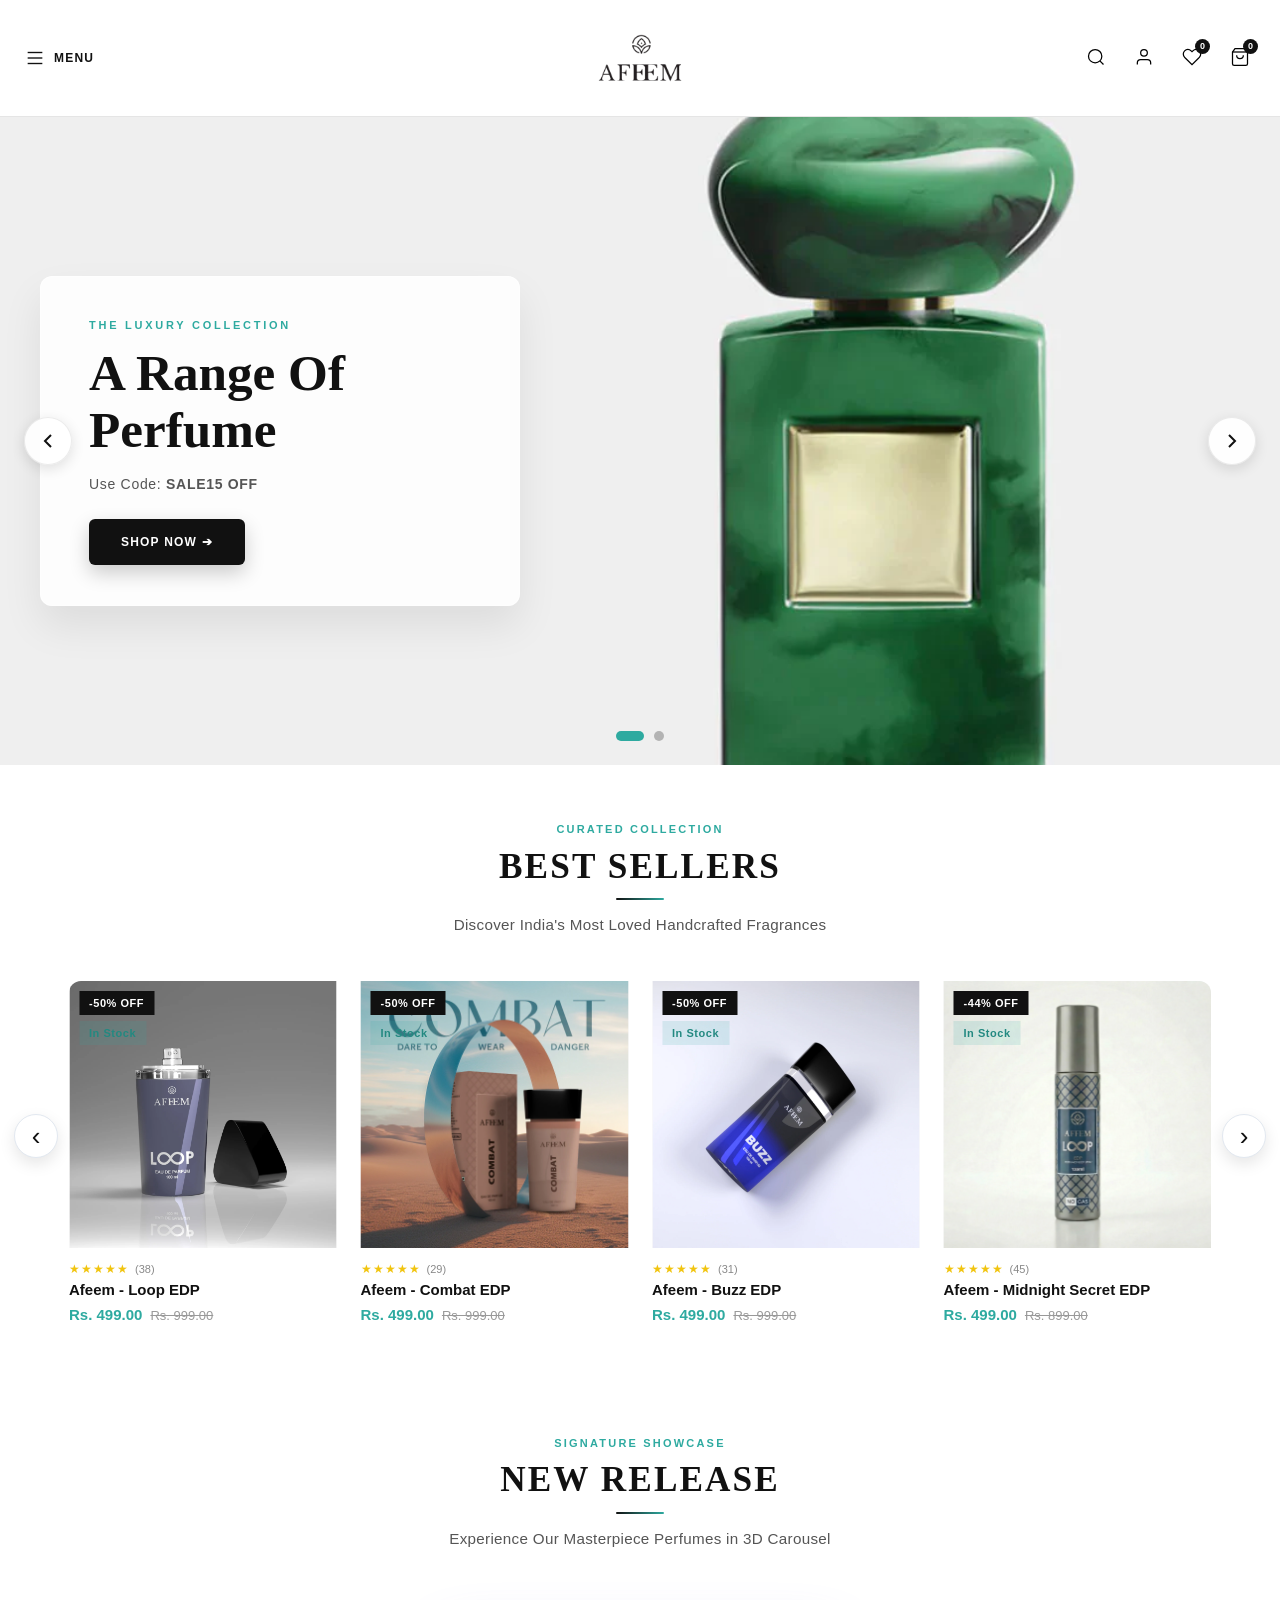
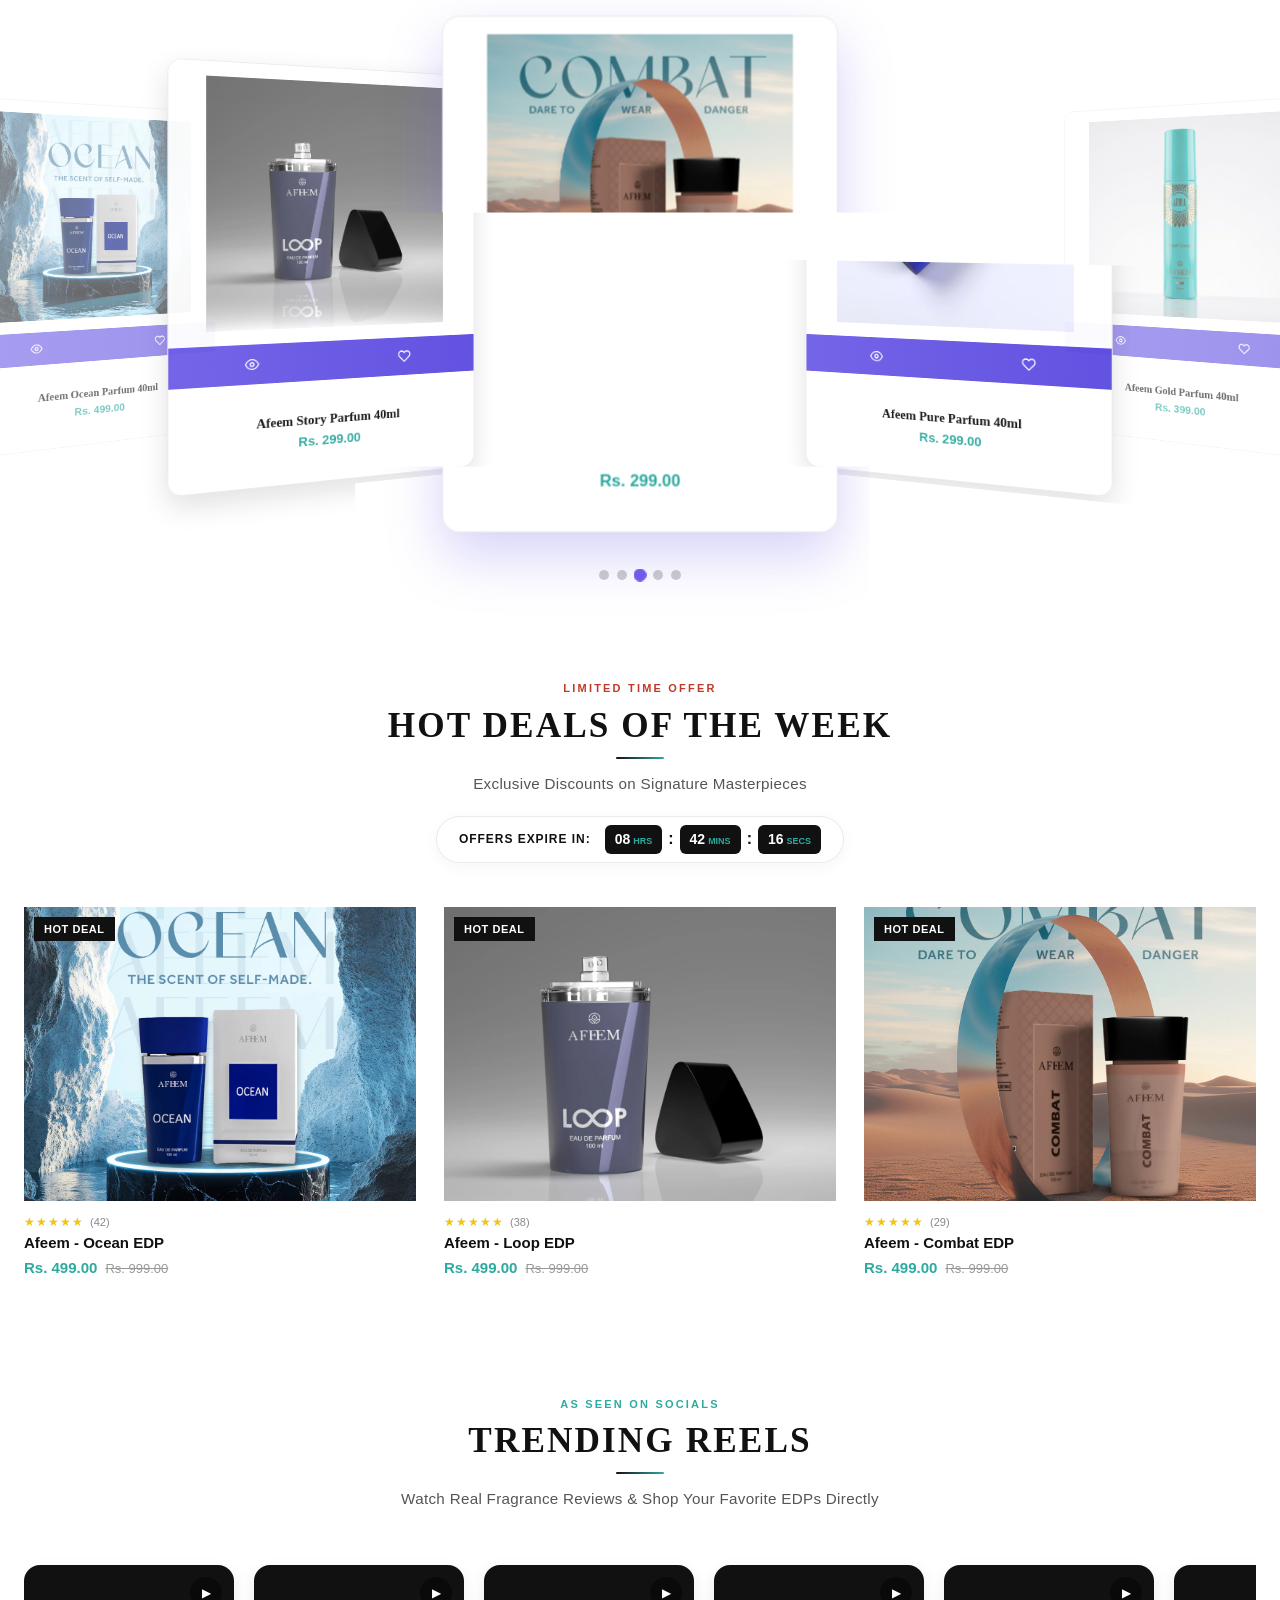
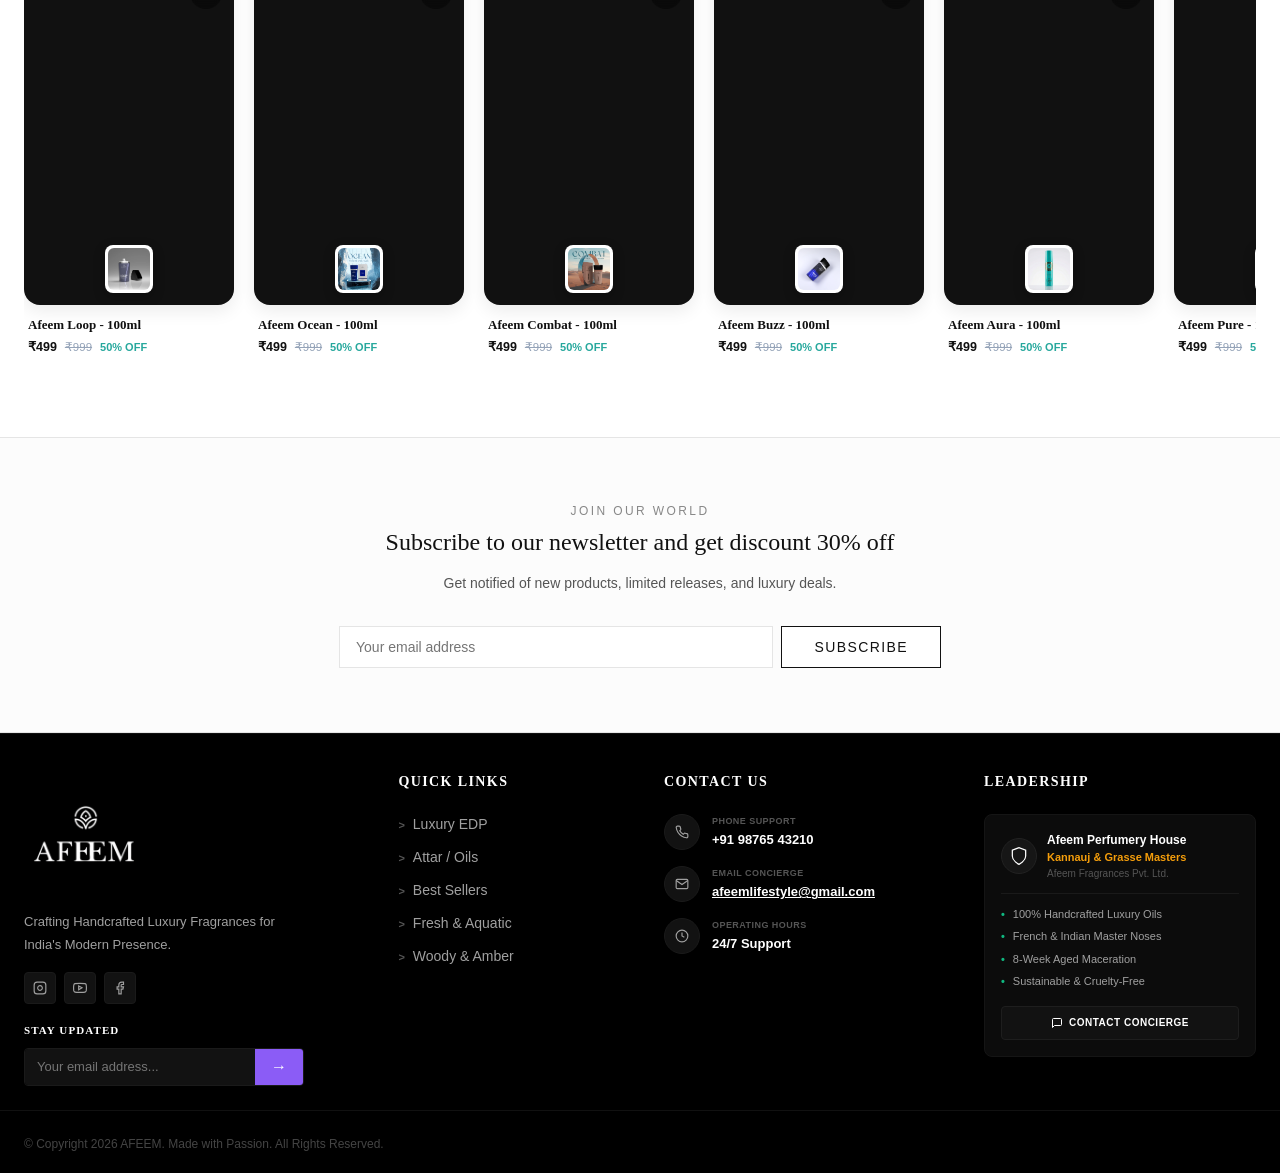
==== commit 79c971e5: "Add video overlay wishlist button, panel wishlist button, brand teal color theme, and VIEW PRODUCT b" ====
--- a/index.html
+++ b/index.html
@@ -1084,20 +1084,24 @@
             </div>
     </div>
 
-    <!-- Shoppable Reel Lightbox Split Modal (Matching Image 1) -->
+    <!-- Shoppable Reel Lightbox Split Modal -->
     <div class="shoppable-reel-modal" id="shoppable-reel-modal" aria-hidden="true">
         <div class="reel-modal-overlay" onclick="closeReelModal()"></div>
         <div class="reel-modal-dialog">
             <button class="reel-modal-close" onclick="closeReelModal()" aria-label="Close Modal">&times;</button>
             <div class="reel-modal-body">
-                <!-- Left: Full Height Reel Video Player -->
+                <!-- Left: Full Height Reel Video Panel -->
                 <div class="reel-video-panel">
-                    <video id="reel-modal-video" class="reel-modal-video" autoplay loop muted playsinline></video>
+                    <div id="reel-video-frame-container" style="width:100%; height:100%; position:relative; overflow:hidden;"></div>
                     <button class="reel-sound-toggle" id="reel-sound-toggle" onclick="toggleReelModalSound()" aria-label="Toggle Sound">
-                        <span id="reel-sound-icon">🔇</span>
+                        <span id="reel-sound-icon">🔊</span>
                     </button>
-                </div>
-                <!-- Right: Product Card Panel (Matching Image 1) -->
+                    <!-- Video Overlay Wishlist Button (Bottom Right) -->
+                    <button class="reel-video-wishlist-btn" id="reel-video-wishlist-btn" aria-label="Add to Wishlist" title="Add to Wishlist">
+                        <svg width="20" height="20" viewBox="0 0 24 24" fill="none" stroke="currentColor" stroke-width="2"><path d="M20.84 4.61a5.5 5.5 0 0 0-7.78 0L12 5.67l-1.06-1.06a5.5 5.5 0 0 0-7.78 7.78l1.06 1.06L12 21.23l7.78-7.78 1.06-1.06a5.5 5.5 0 0 0 0-7.78z"></path></svg>
+                    </button>
+                </div>
+                <!-- Right: Product Card Panel -->
                 <div class="reel-product-panel">
                     <div class="reel-product-img-box">
                         <img id="reel-modal-prod-img" src="assets/images/products/loop-1.webp" alt="Product Image">
@@ -1110,8 +1114,11 @@
                     </div>
                     <p class="reel-prod-desc" id="reel-modal-prod-desc">GILDED. GRAND. GLORIOUS. Quiet luxury and effortlessly premium handcrafted EDP.</p>
                     <div class="reel-modal-actions">
-                        <button class="btn-reel-add-cart" id="reel-modal-add-cart-btn">Add to cart</button>
-                        <a href="#" class="btn-reel-more-info" id="reel-modal-more-info-btn">More info</a>
+                        <button class="btn-reel-add-cart" id="reel-modal-add-cart-btn">ADD TO CART</button>
+                        <button class="btn-reel-wishlist" id="reel-modal-panel-wishlist-btn" aria-label="Wishlist" title="Add to Wishlist">
+                            <svg width="18" height="18" viewBox="0 0 24 24" fill="none" stroke="currentColor" stroke-width="2"><path d="M20.84 4.61a5.5 5.5 0 0 0-7.78 0L12 5.67l-1.06-1.06a5.5 5.5 0 0 0-7.78 7.78l1.06 1.06L12 21.23l7.78-7.78 1.06-1.06a5.5 5.5 0 0 0 0-7.78z"></path></svg>
+                        </button>
+                        <a href="#" class="btn-reel-view-product" id="reel-modal-view-prod-btn">VIEW PRODUCT ➔</a>
                     </div>
                 </div>
             </div>
--- a/assets/css/style.css
+++ b/assets/css/style.css
@@ -6294,35 +6294,89 @@
     position: relative;
     background: #000000;
     height: 100%;
+    overflow: hidden;
 }
 
 .reel-modal-video {
-    width: 100%;
-    height: 100%;
+    width: 124%;
+    height: 124%;
+    position: absolute;
+    top: -12%;
+    left: -12%;
     object-fit: cover;
     display: block;
+    border: none;
+    pointer-events: none;
 }
 
 .reel-sound-toggle {
     position: absolute;
     top: 16px;
     right: 16px;
-    width: 36px;
-    height: 36px;
+    width: 42px;
+    height: 42px;
     border-radius: 50%;
-    background: rgba(0, 0, 0, 0.5);
+    background: rgba(17, 17, 17, 0.75);
     color: #ffffff;
-    border: none;
-    font-size: 16px;
+    border: 1px solid rgba(255, 255, 255, 0.3);
+    font-size: 18px;
     cursor: pointer;
-    z-index: 5;
-    display: flex;
-    align-items: center;
-    justify-content: center;
-    backdrop-filter: blur(4px);
-}
-
-/* Right: Product Details Panel (Matching Image 1) */
+    z-index: 20;
+    display: flex;
+    align-items: center;
+    justify-content: center;
+    backdrop-filter: blur(8px);
+    box-shadow: 0 4px 14px rgba(0, 0, 0, 0.4);
+    transition: all 0.25s ease;
+    pointer-events: auto;
+}
+
+.reel-sound-toggle:hover {
+    transform: scale(1.1);
+    background: #111111;
+}
+
+/* Floating Wishlist Button Bottom Right Over Video (Requested by User) */
+.reel-video-wishlist-btn {
+    position: absolute;
+    bottom: 16px;
+    right: 16px;
+    width: 44px;
+    height: 44px;
+    border-radius: 50%;
+    background: rgba(17, 17, 17, 0.75);
+    color: #ffffff;
+    border: 1px solid rgba(255, 255, 255, 0.3);
+    cursor: pointer;
+    z-index: 20;
+    display: flex;
+    align-items: center;
+    justify-content: center;
+    backdrop-filter: blur(8px);
+    box-shadow: 0 4px 14px rgba(0, 0, 0, 0.4);
+    transition: all 0.25s ease;
+    pointer-events: auto;
+}
+
+.reel-video-wishlist-btn:hover,
+.reel-video-wishlist-btn.active {
+    background: #e11d48;
+    border-color: #e11d48;
+    color: #ffffff;
+    transform: scale(1.1);
+}
+
+.reel-video-wishlist-btn svg,
+.btn-reel-wishlist svg {
+    transition: transform 0.2s ease;
+}
+
+.reel-video-wishlist-btn:hover svg,
+.btn-reel-wishlist:hover svg {
+    transform: scale(1.15);
+}
+
+/* Right: Product Details Panel (Matching Image 1 & Brand Teal Theme) */
 .reel-product-panel {
     padding: 36px 32px;
     display: flex;
@@ -6341,6 +6395,7 @@
     display: flex;
     align-items: center;
     justify-content: center;
+    box-shadow: 0 6px 18px rgba(0, 0, 0, 0.05);
 }
 
 .reel-product-img-box img {
@@ -6379,60 +6434,88 @@
 .reel-price-discount {
     font-size: 13px;
     font-weight: 800;
-    color: #e11d48;
+    color: #27a89d; /* Brand Teal Discount Tag */
+    background: #eefaf8;
+    padding: 3px 8px;
+    border-radius: 6px;
 }
 
 .reel-prod-desc {
     font-size: 12.5px;
     color: #64748b;
     line-height: 1.5;
-    margin-bottom: 28px;
+    margin-bottom: 24px;
     text-transform: uppercase;
     letter-spacing: 0.04em;
 }
 
 .reel-modal-actions {
     display: flex;
-    gap: 12px;
+    align-items: center;
+    gap: 10px;
 }
 
 .btn-reel-add-cart {
-    flex: 1;
-    padding: 14px 20px;
-    background: #d92d20;
+    flex: 1.4;
+    padding: 13px 16px;
+    background: #2f889a; /* Brand Luxury Teal Primary Button */
     color: #ffffff;
     border: none;
     border-radius: 10px;
-    font-size: 13px;
+    font-size: 12px;
     font-weight: 800;
-    letter-spacing: 0.05em;
+    letter-spacing: 0.06em;
     cursor: pointer;
     transition: all 0.25s ease;
-    box-shadow: 0 4px 14px rgba(217, 45, 32, 0.3);
+    box-shadow: 0 4px 14px rgba(47, 136, 154, 0.3);
 }
 
 .btn-reel-add-cart:hover {
-    background: #b42318;
+    background: #246d7c;
     transform: translateY(-1px);
-}
-
-.btn-reel-more-info {
-    flex: 1;
-    padding: 14px 20px;
-    background: #f1f5f9;
+    box-shadow: 0 6px 18px rgba(47, 136, 154, 0.4);
+}
+
+.btn-reel-wishlist {
+    width: 44px;
+    height: 44px;
+    border-radius: 10px;
+    background: #f8fafc;
+    border: 1.5px solid #e2e8f0;
     color: #111111;
-    border: 1px solid #cbd5e1;
+    display: flex;
+    align-items: center;
+    justify-content: center;
+    cursor: pointer;
+    transition: all 0.25s ease;
+}
+
+.btn-reel-wishlist:hover,
+.btn-reel-wishlist.active {
+    background: #e11d48;
+    border-color: #e11d48;
+    color: #ffffff;
+}
+
+.btn-reel-view-product {
+    flex: 1.4;
+    padding: 13px 16px;
+    background: #111111; /* Dark Luxury Secondary Button */
+    color: #ffffff !important;
+    border: 1px solid #111111;
     border-radius: 10px;
-    font-size: 13px;
+    font-size: 11.5px;
     font-weight: 800;
-    letter-spacing: 0.05em;
+    letter-spacing: 0.06em;
     text-align: center;
     text-decoration: none !important;
     transition: all 0.25s ease;
-}
-
-.btn-reel-more-info:hover {
-    background: #111111;
-    color: #ffffff;
-    border-color: #111111;
-}
+    box-shadow: 0 4px 14px rgba(0, 0, 0, 0.15);
+}
+
+.btn-reel-view-product:hover {
+    background: #2f889a;
+    border-color: #2f889a;
+    color: #ffffff !important;
+    transform: translateY(-1px);
+}
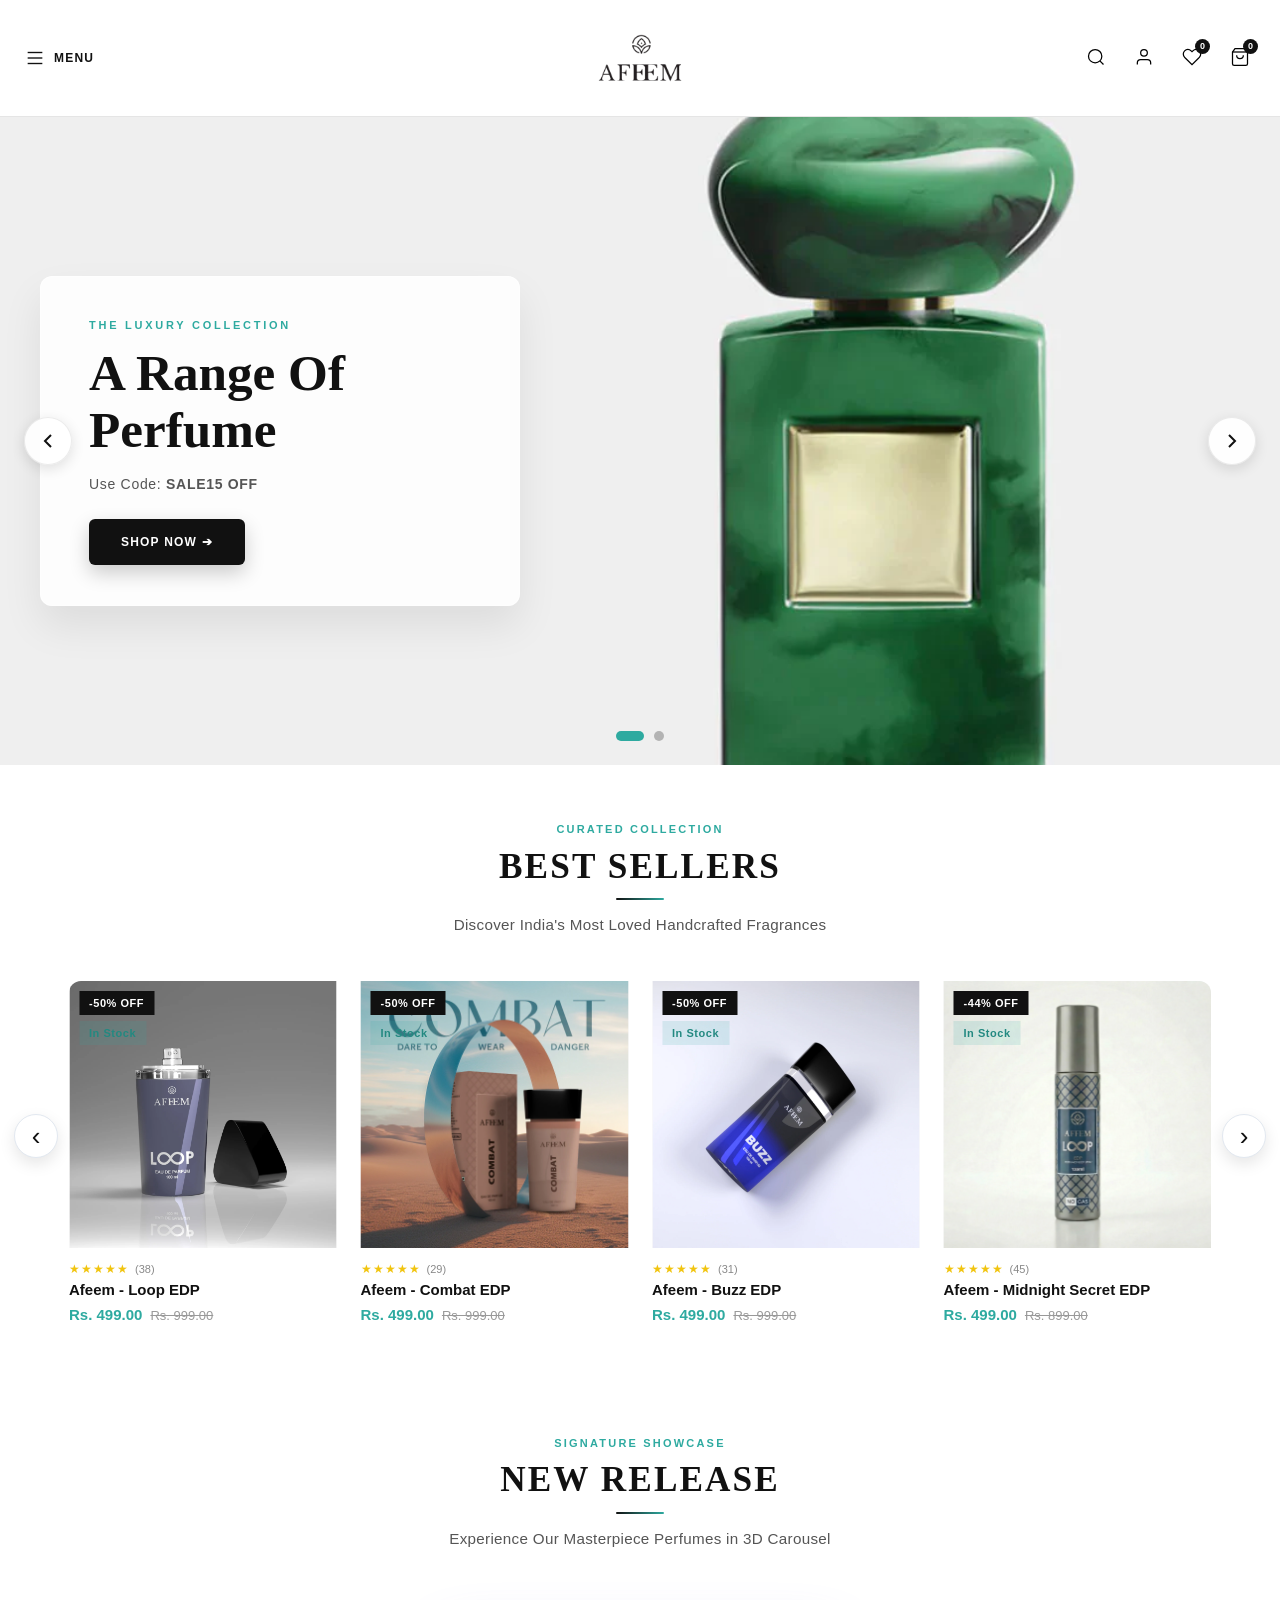
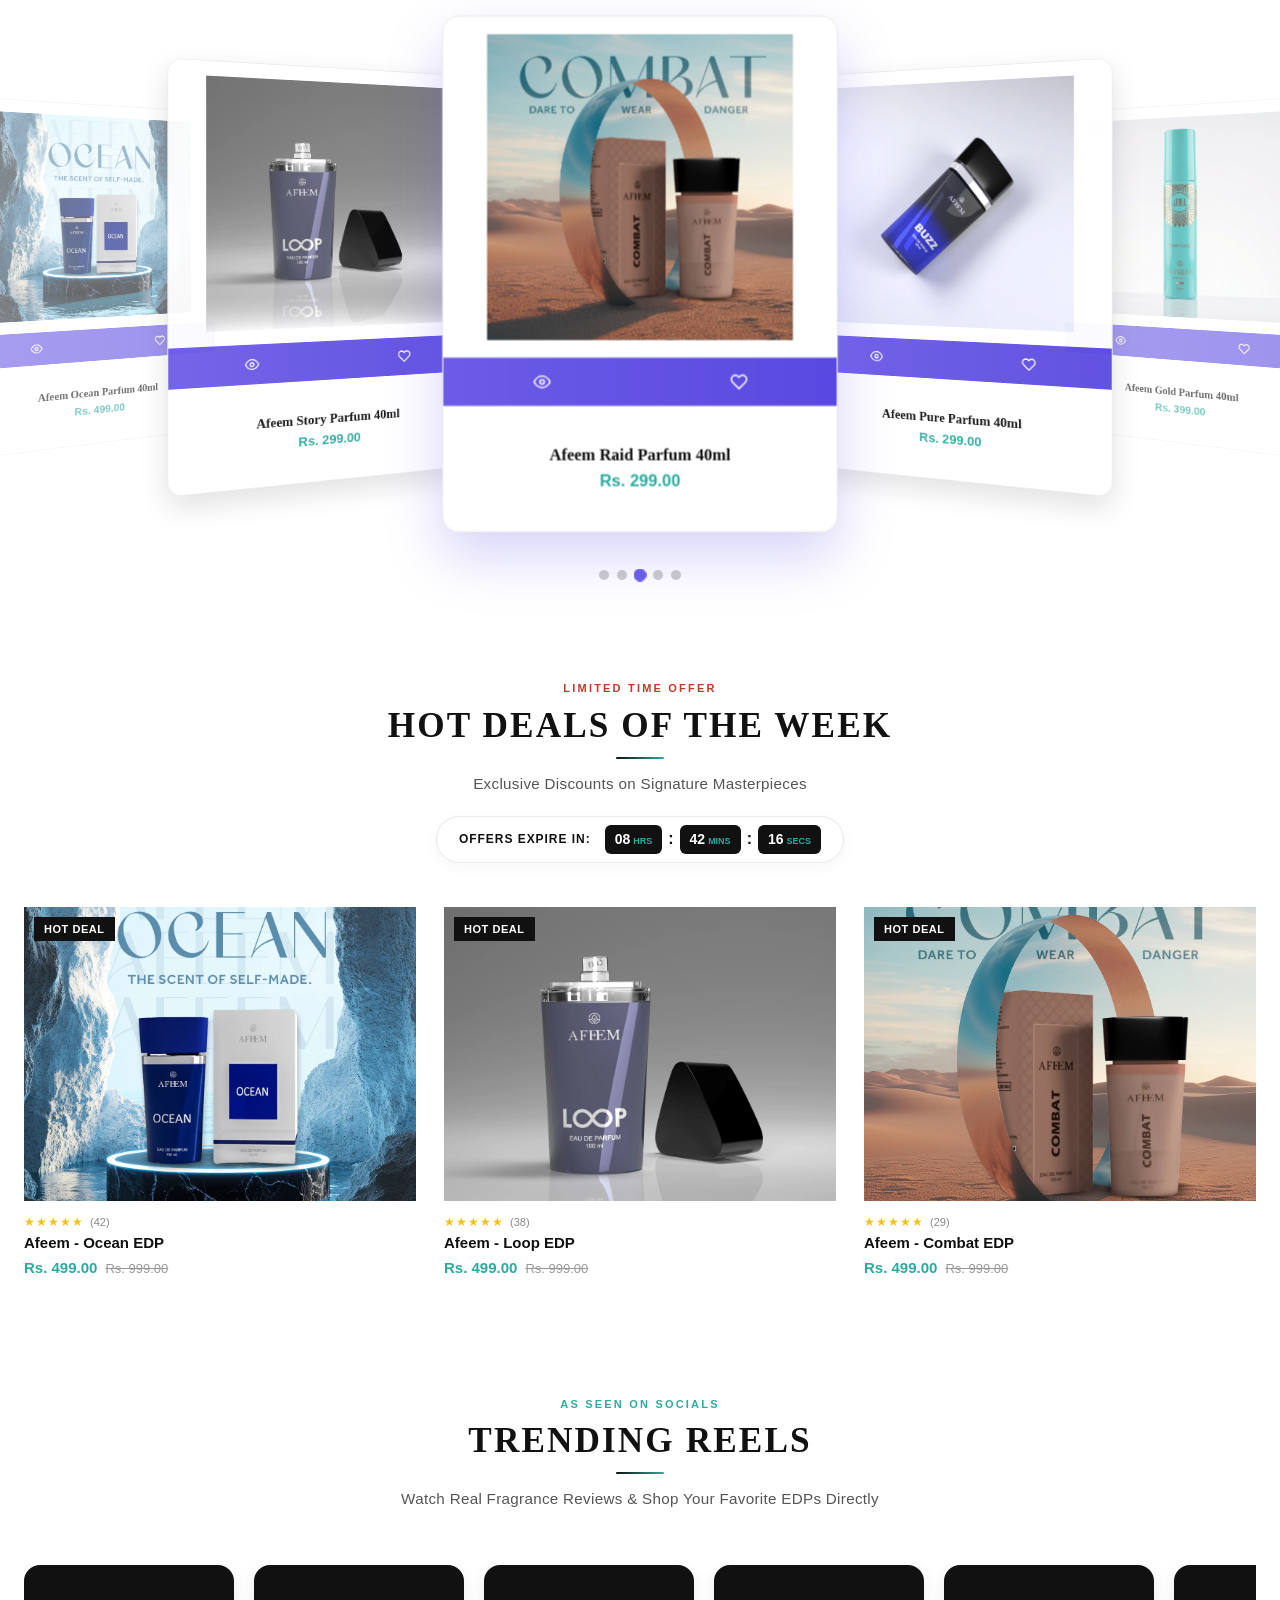
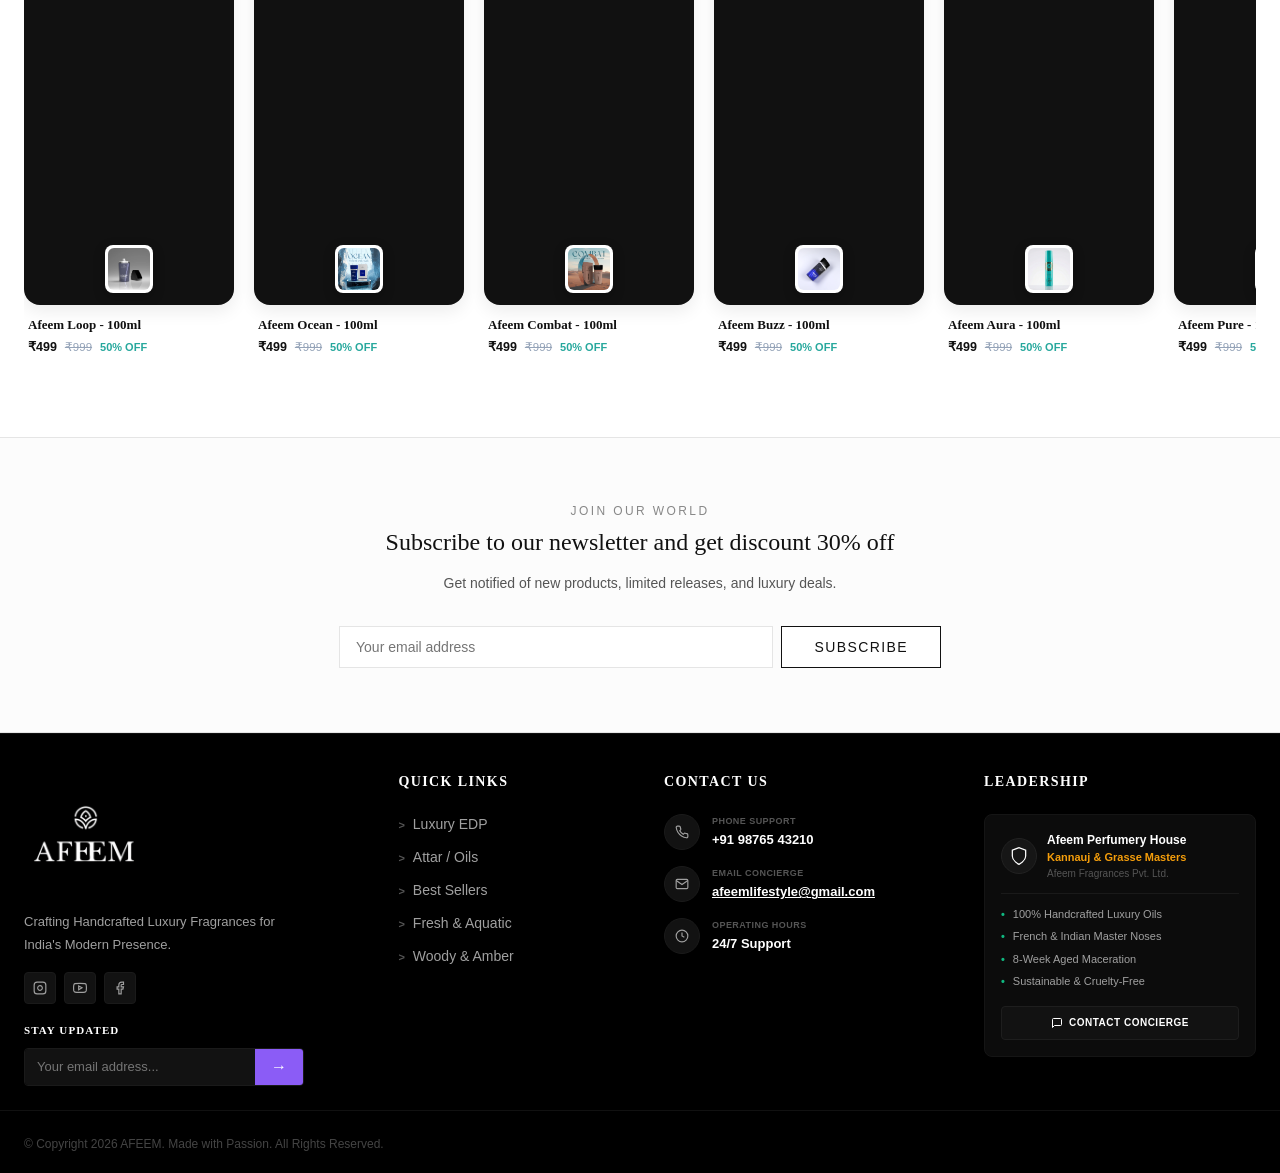
==== commit 67e02221: "Remove play icons, add video share button redirect, place wishlist button below close X button, and " ====
--- a/index.html
+++ b/index.html
@@ -1096,13 +1096,17 @@
                     <button class="reel-sound-toggle" id="reel-sound-toggle" onclick="toggleReelModalSound()" aria-label="Toggle Sound">
                         <span id="reel-sound-icon">🔊</span>
                     </button>
-                    <!-- Video Overlay Wishlist Button (Bottom Right) -->
-                    <button class="reel-video-wishlist-btn" id="reel-video-wishlist-btn" aria-label="Add to Wishlist" title="Add to Wishlist">
-                        <svg width="20" height="20" viewBox="0 0 24 24" fill="none" stroke="currentColor" stroke-width="2"><path d="M20.84 4.61a5.5 5.5 0 0 0-7.78 0L12 5.67l-1.06-1.06a5.5 5.5 0 0 0-7.78 7.78l1.06 1.06L12 21.23l7.78-7.78 1.06-1.06a5.5 5.5 0 0 0 0-7.78z"></path></svg>
+                    <!-- Video Overlay Share Redirect Button (Bottom Right) -->
+                    <button class="reel-video-share-btn" id="reel-video-share-btn" aria-label="Share Video" title="Open Video Link">
+                        <svg width="18" height="18" viewBox="0 0 24 24" fill="none" stroke="currentColor" stroke-width="2"><circle cx="18" cy="5" r="3"></circle><circle cx="6" cy="12" r="3"></circle><circle cx="18" cy="19" r="3"></circle><line x1="8.59" y1="13.51" x2="15.42" y2="17.49"></line><line x1="15.41" y1="6.51" x2="8.59" y2="10.49"></line></svg>
                     </button>
                 </div>
                 <!-- Right: Product Card Panel -->
                 <div class="reel-product-panel">
+                    <!-- Wishlist Heart Button Directly Below Close (X) Button -->
+                    <button class="reel-panel-wishlist-top-btn" id="reel-modal-panel-wishlist-btn" aria-label="Add to Wishlist" title="Add to Wishlist">
+                        <svg width="18" height="18" viewBox="0 0 24 24" fill="none" stroke="currentColor" stroke-width="2"><path d="M20.84 4.61a5.5 5.5 0 0 0-7.78 0L12 5.67l-1.06-1.06a5.5 5.5 0 0 0-7.78 7.78l1.06 1.06L12 21.23l7.78-7.78 1.06-1.06a5.5 5.5 0 0 0 0-7.78z"></path></svg>
+                    </button>
                     <div class="reel-product-img-box">
                         <img id="reel-modal-prod-img" src="assets/images/products/loop-1.webp" alt="Product Image">
                     </div>
@@ -1115,9 +1119,6 @@
                     <p class="reel-prod-desc" id="reel-modal-prod-desc">GILDED. GRAND. GLORIOUS. Quiet luxury and effortlessly premium handcrafted EDP.</p>
                     <div class="reel-modal-actions">
                         <button class="btn-reel-add-cart" id="reel-modal-add-cart-btn">ADD TO CART</button>
-                        <button class="btn-reel-wishlist" id="reel-modal-panel-wishlist-btn" aria-label="Wishlist" title="Add to Wishlist">
-                            <svg width="18" height="18" viewBox="0 0 24 24" fill="none" stroke="currentColor" stroke-width="2"><path d="M20.84 4.61a5.5 5.5 0 0 0-7.78 0L12 5.67l-1.06-1.06a5.5 5.5 0 0 0-7.78 7.78l1.06 1.06L12 21.23l7.78-7.78 1.06-1.06a5.5 5.5 0 0 0 0-7.78z"></path></svg>
-                        </button>
                         <a href="#" class="btn-reel-view-product" id="reel-modal-view-prod-btn">VIEW PRODUCT ➔</a>
                     </div>
                 </div>
--- a/assets/css/style.css
+++ b/assets/css/style.css
@@ -6120,11 +6120,15 @@
 }
 
 .reel-card-video {
-    width: 100%;
-    height: 100%;
+    width: 140%;
+    height: 140%;
+    position: absolute;
+    top: -20%;
+    left: -20%;
     object-fit: cover;
     display: block;
     pointer-events: none;
+    border: none;
 }
 
 /* Overlaid Square Product Thumbnail Badge at Bottom Center (Image 2) */
@@ -6150,19 +6154,7 @@
 }
 
 .reel-play-icon-overlay {
-    position: absolute;
-    top: 12px;
-    right: 12px;
-    width: 32px;
-    height: 32px;
-    border-radius: 50%;
-    background: rgba(0, 0, 0, 0.4);
-    color: #ffffff;
-    display: flex;
-    align-items: center;
-    justify-content: center;
-    font-size: 12px;
-    backdrop-filter: blur(4px);
+    display: none !important;
 }
 
 /* Card Meta Below Reel Video (Image 2) */
@@ -6248,38 +6240,40 @@
     background: #ffffff;
     border-radius: 20px;
     overflow: hidden;
-    box-shadow: 0 25px 60px rgba(0, 0, 0, 0.5);
+    box-shadow: 0 25px 50px -12px rgba(0, 0, 0, 0.5);
 }
 
 .reel-modal-close {
     position: absolute;
     top: 14px;
     right: 14px;
-    width: 36px;
-    height: 36px;
+    width: 38px;
+    height: 38px;
     border-radius: 50%;
-    background: #ffffff;
+    background: #f1f5f9;
     border: none;
-    font-size: 24px;
-    font-weight: 600;
     color: #111111;
+    font-size: 22px;
+    font-weight: 400;
+    line-height: 1;
     cursor: pointer;
     z-index: 10;
-    box-shadow: 0 4px 12px rgba(0, 0, 0, 0.3);
-    display: flex;
-    align-items: center;
-    justify-content: center;
-    transition: transform 0.2s ease;
+    display: flex;
+    align-items: center;
+    justify-content: center;
+    transition: transform 0.2s ease, background 0.2s ease;
 }
 
 .reel-modal-close:hover {
     transform: scale(1.1);
+    background: #e2e8f0;
 }
 
 .reel-modal-body {
     display: grid;
     grid-template-columns: 1fr 1fr;
     height: 100%;
+    overflow: hidden;
 }
 
 @media (max-width: 768px) {
@@ -6298,11 +6292,11 @@
 }
 
 .reel-modal-video {
-    width: 124%;
-    height: 124%;
+    width: 140%;
+    height: 140%;
     position: absolute;
-    top: -12%;
-    left: -12%;
+    top: -20%;
+    left: -20%;
     object-fit: cover;
     display: block;
     border: none;
@@ -6336,8 +6330,8 @@
     background: #111111;
 }
 
-/* Floating Wishlist Button Bottom Right Over Video (Requested by User) */
-.reel-video-wishlist-btn {
+/* Floating Share Redirect Button Bottom Right Over Video */
+.reel-video-share-btn {
     position: absolute;
     bottom: 16px;
     right: 16px;
@@ -6358,31 +6352,59 @@
     pointer-events: auto;
 }
 
-.reel-video-wishlist-btn:hover,
-.reel-video-wishlist-btn.active {
+.reel-video-share-btn:hover {
+    background: #2f889a;
+    border-color: #2f889a;
+    color: #ffffff;
+    transform: scale(1.1);
+}
+
+.reel-video-share-btn svg,
+.reel-panel-wishlist-top-btn svg {
+    transition: transform 0.2s ease;
+}
+
+.reel-video-share-btn:hover svg,
+.reel-panel-wishlist-top-btn:hover svg {
+    transform: scale(1.15);
+}
+
+/* Right: Product Details Panel */
+.reel-product-panel {
+    position: relative;
+    padding: 36px 32px;
+    display: flex;
+    flex-direction: column;
+    justify-content: center;
+    background: #ffffff;
+}
+
+/* Wishlist Heart Button Directly Below Close (X) Button */
+.reel-panel-wishlist-top-btn {
+    position: absolute;
+    top: 62px;
+    right: 14px;
+    width: 38px;
+    height: 38px;
+    border-radius: 50%;
+    background: #f8fafc;
+    border: 1.5px solid #e2e8f0;
+    color: #111111;
+    display: flex;
+    align-items: center;
+    justify-content: center;
+    cursor: pointer;
+    z-index: 10;
+    transition: all 0.25s ease;
+    box-shadow: 0 2px 8px rgba(0, 0, 0, 0.08);
+}
+
+.reel-panel-wishlist-top-btn:hover,
+.reel-panel-wishlist-top-btn.active {
     background: #e11d48;
     border-color: #e11d48;
     color: #ffffff;
     transform: scale(1.1);
-}
-
-.reel-video-wishlist-btn svg,
-.btn-reel-wishlist svg {
-    transition: transform 0.2s ease;
-}
-
-.reel-video-wishlist-btn:hover svg,
-.btn-reel-wishlist:hover svg {
-    transform: scale(1.15);
-}
-
-/* Right: Product Details Panel (Matching Image 1 & Brand Teal Theme) */
-.reel-product-panel {
-    padding: 36px 32px;
-    display: flex;
-    flex-direction: column;
-    justify-content: center;
-    background: #ffffff;
 }
 
 .reel-product-img-box {
@@ -6434,7 +6456,7 @@
 .reel-price-discount {
     font-size: 13px;
     font-weight: 800;
-    color: #27a89d; /* Brand Teal Discount Tag */
+    color: #27a89d;
     background: #eefaf8;
     padding: 3px 8px;
     border-radius: 6px;
@@ -6452,28 +6474,29 @@
 .reel-modal-actions {
     display: flex;
     align-items: center;
-    gap: 10px;
+    gap: 12px;
 }
 
 .btn-reel-add-cart {
     flex: 1.4;
-    padding: 13px 16px;
-    background: #2f889a; /* Brand Luxury Teal Primary Button */
-    color: #ffffff;
+    padding: 14px 20px;
+    background: #e2b13c; /* Golden Yellow Button Matching Product Page */
+    color: #111111;
     border: none;
     border-radius: 10px;
-    font-size: 12px;
+    font-size: 12.5px;
     font-weight: 800;
     letter-spacing: 0.06em;
     cursor: pointer;
     transition: all 0.25s ease;
-    box-shadow: 0 4px 14px rgba(47, 136, 154, 0.3);
+    box-shadow: 0 4px 14px rgba(226, 177, 60, 0.35);
 }
 
 .btn-reel-add-cart:hover {
-    background: #246d7c;
+    background: #d4a029;
+    color: #111111;
     transform: translateY(-1px);
-    box-shadow: 0 6px 18px rgba(47, 136, 154, 0.4);
+    box-shadow: 0 6px 18px rgba(226, 177, 60, 0.45);
 }
 
 .btn-reel-wishlist {
@@ -6499,7 +6522,7 @@
 
 .btn-reel-view-product {
     flex: 1.4;
-    padding: 13px 16px;
+    padding: 14px 20px;
     background: #111111; /* Dark Luxury Secondary Button */
     color: #ffffff !important;
     border: 1px solid #111111;
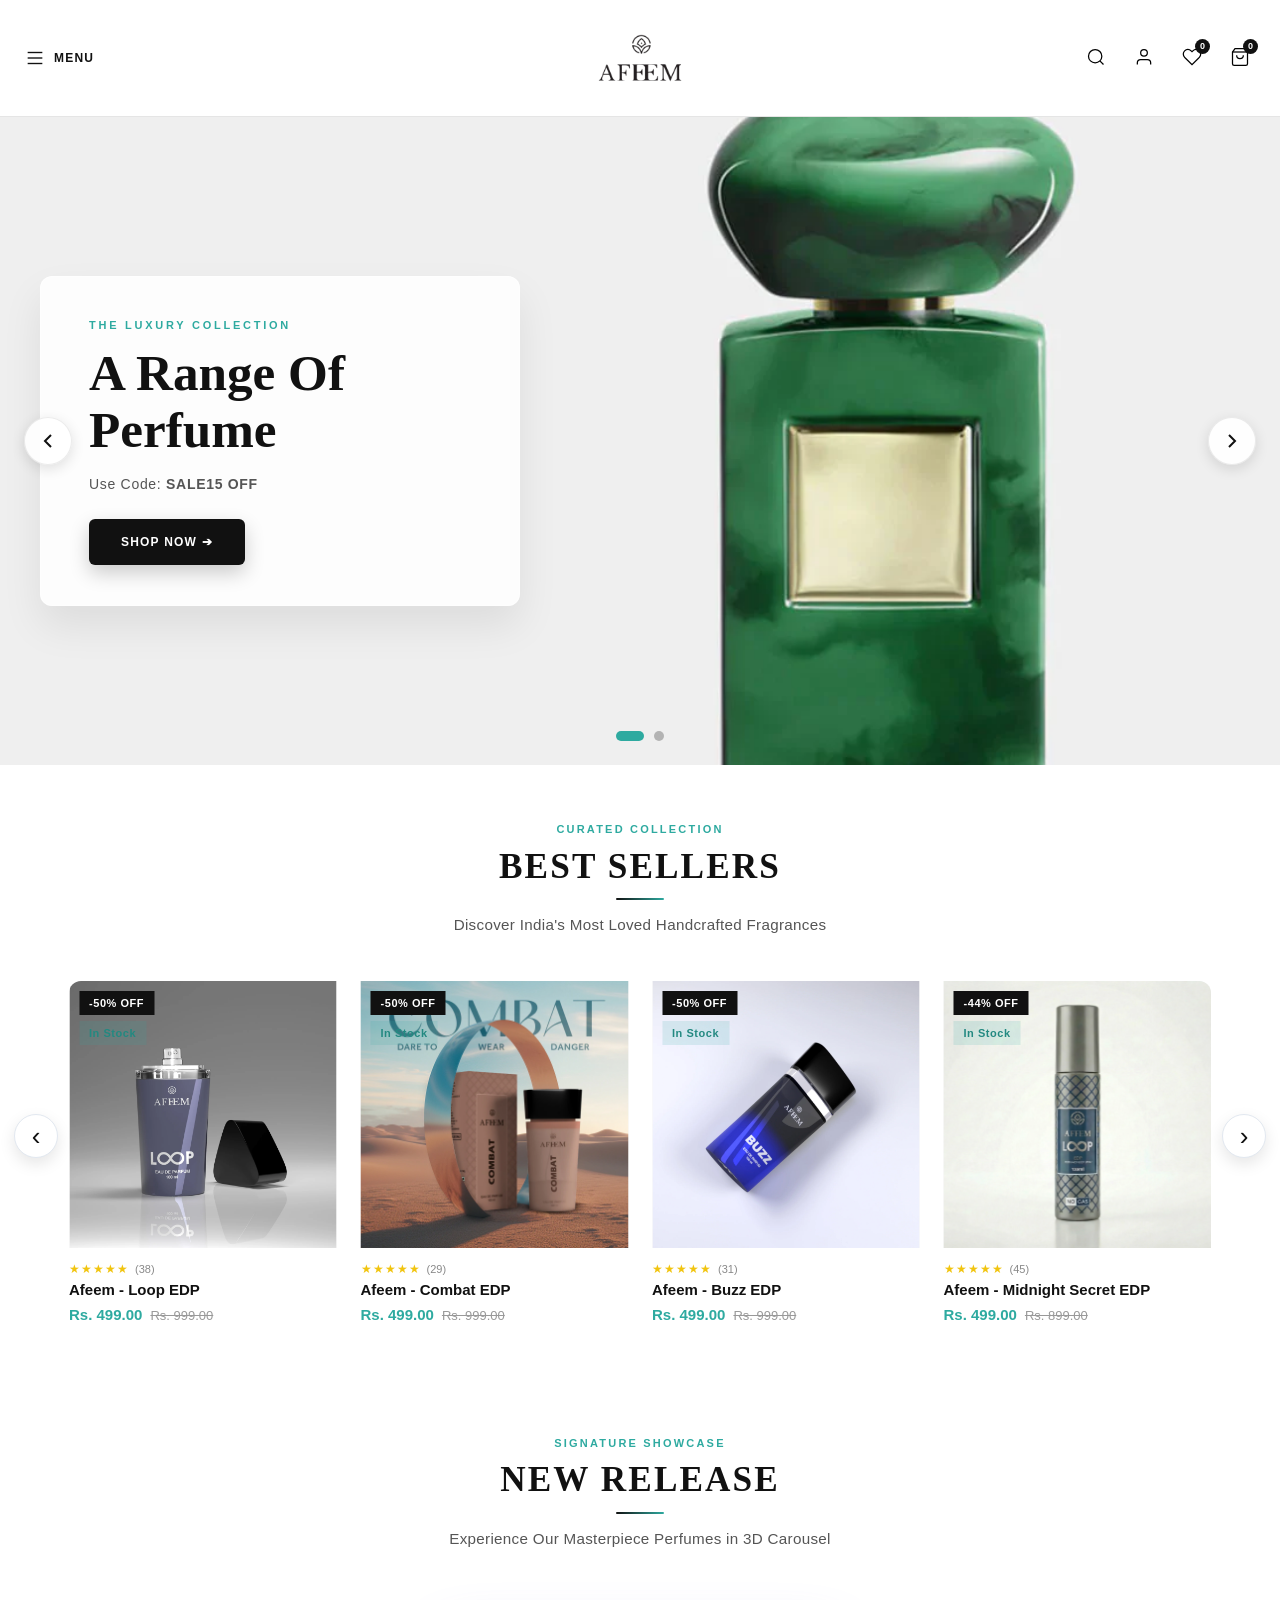
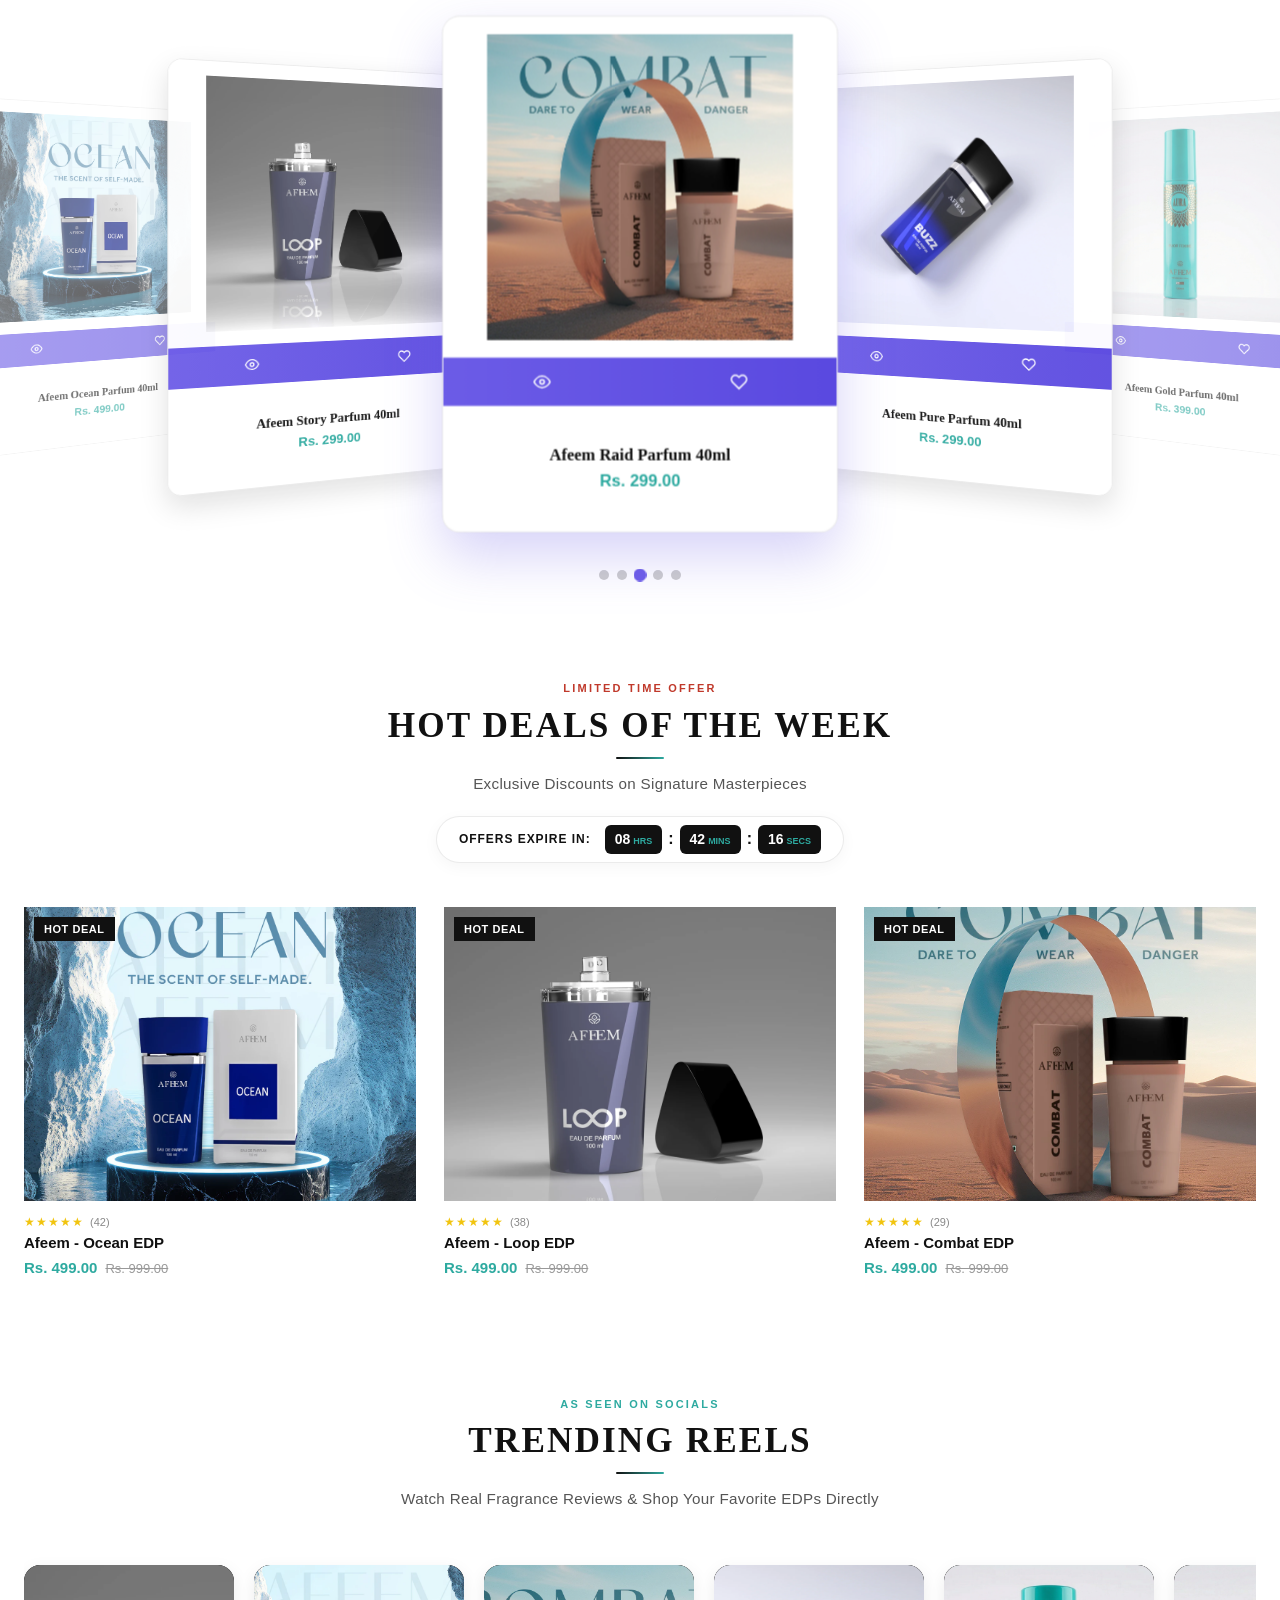
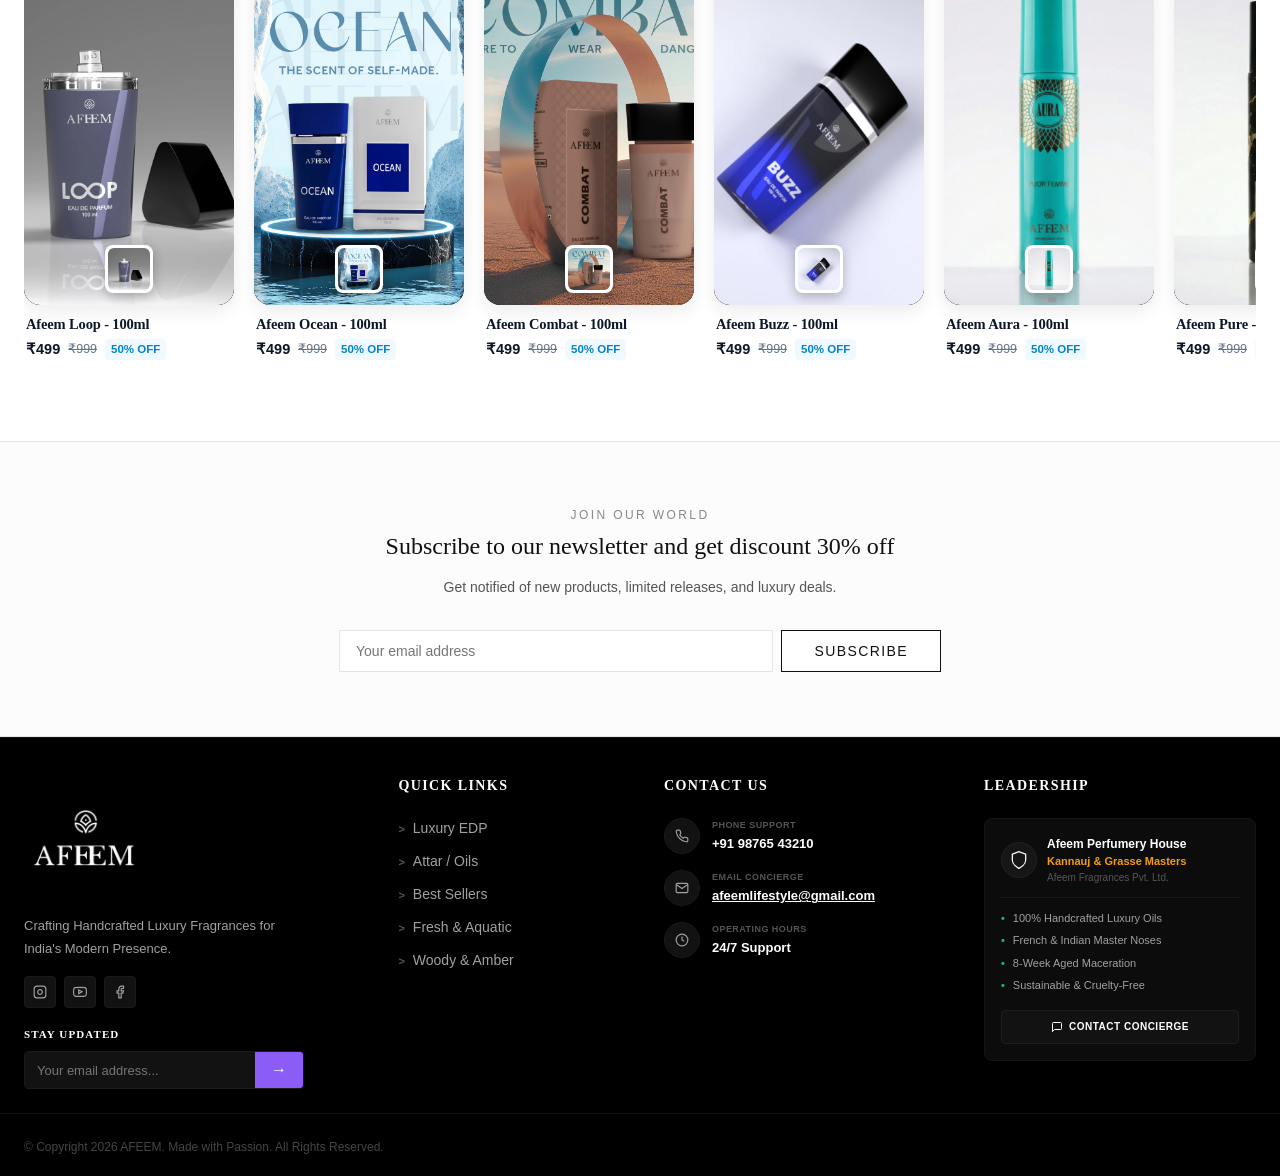
==== commit 97aba4f5: "Add About Us link to header navigation across all pages and implement Share Your Cart feature with a" ====
--- a/index.html
+++ b/index.html
@@ -39,6 +39,7 @@
                 <ul class="nav-list">
                     <li><a href="index.html" class="nav-link active">Home</a></li>
                     <li><a href="shop.html" class="nav-link">Catalog</a></li>
+                    <li><a href="about.html" class="nav-link">About Us</a></li>
                     <li><a href="contact.html" class="nav-link">Contact</a></li>
                 </ul>
             </nav>
--- a/assets/css/style.css
+++ b/assets/css/style.css
@@ -5937,33 +5937,7 @@
 }
 
 .card-hover-overlay {
-    position: absolute;
-    top: 0;
-    left: 0;
-    width: 100%;
-    height: 100%;
-    background: rgba(0, 0, 0, 0.45);
-    opacity: 0;
-    display: flex;
-    align-items: center;
-    justify-content: center;
-    transition: opacity 0.3s ease;
-    z-index: 3;
-}
-
-.social-feed-card:hover .card-hover-overlay {
-    opacity: 1;
-}
-
-.card-overlay-btn {
-    padding: 10px 20px;
-    background: #ffffff;
-    color: #111111;
-    font-size: 11.5px;
-    font-weight: 800;
-    letter-spacing: 0.1em;
-    border-radius: 20px;
-    box-shadow: 0 4px 14px rgba(0, 0, 0, 0.25);
+    display: none !important;
 }
 
 .card-info-wrap {
@@ -6119,16 +6093,70 @@
     box-shadow: 0 6px 18px rgba(0, 0, 0, 0.08);
 }
 
-.reel-card-video {
-    width: 140%;
-    height: 140%;
-    position: absolute;
-    top: -20%;
-    left: -20%;
+.reel-card-img {
+    width: 100%;
+    height: 100%;
     object-fit: cover;
     display: block;
+    transition: transform 0.4s ease;
+}
+
+.reel-item-card:hover .reel-card-img {
+    transform: scale(1.06);
+}
+
+.reel-card-play-icon {
+    position: absolute;
+    top: 50%;
+    left: 50%;
+    transform: translate(-50%, -50%);
+    width: 44px;
+    height: 44px;
+    background: rgba(255, 255, 255, 0.88);
+    backdrop-filter: blur(4px);
+    border-radius: 50%;
+    display: flex;
+    align-items: center;
+    justify-content: center;
+    color: #111111;
+    font-size: 14px;
+    padding-left: 3px;
+    box-shadow: 0 6px 20px rgba(0, 0, 0, 0.35);
+    z-index: 5;
+    transition: transform 0.3s ease, background 0.3s ease;
+}
+
+.reel-item-card:hover .reel-card-play-icon {
+    transform: translate(-50%, -50%) scale(1.15);
+    background: #ffffff;
+}
+
+.reel-iframe-cropper {
+    position: absolute;
+    top: -35%;
+    left: -35%;
+    width: 170%;
+    height: 170%;
     pointer-events: none;
+}
+
+.reel-card-video {
+    width: 100%;
+    height: 100%;
     border: none;
+    pointer-events: none;
+}
+
+/* Touch Shield prevents YouTube overlay play/pause/rewind controls from ever appearing */
+.reel-video-touch-shield {
+    position: absolute;
+    top: 0;
+    left: 0;
+    width: 100%;
+    height: 100%;
+    z-index: 10;
+    background: transparent;
+    cursor: pointer;
 }
 
 /* Overlaid Square Product Thumbnail Badge at Bottom Center (Image 2) */
@@ -6143,7 +6171,7 @@
     border-radius: 8px;
     padding: 3px;
     box-shadow: 0 4px 12px rgba(0, 0, 0, 0.25);
-    z-index: 3;
+    z-index: 6;
 }
 
 .reel-badge-thumb img {
@@ -6159,42 +6187,47 @@
 
 /* Card Meta Below Reel Video (Image 2) */
 .reel-item-meta {
-    padding: 12px 4px 0;
+    padding: 10px 2px 0;
 }
 
 .reel-item-title {
-    font-size: 13px;
-    font-weight: 700;
-    color: #111111;
-    margin: 0 0 4px 0;
+    font-size: 14.5px;
+    font-weight: 800;
+    color: #0f172a;
+    margin: 0 0 5px 0;
     line-height: 1.3;
     white-space: nowrap;
     overflow: hidden;
     text-overflow: ellipsis;
+    letter-spacing: -0.01em;
 }
 
 .reel-item-price-row {
     display: flex;
     align-items: center;
     gap: 8px;
-    font-size: 12.5px;
+    font-size: 13.5px;
 }
 
 .reel-curr-price {
     font-weight: 800;
-    color: #111111;
+    color: #0f172a;
+    font-size: 14.5px;
 }
 
 .reel-old-price {
-    color: #94a3b8;
+    color: #64748b;
     text-decoration: line-through;
+    font-size: 12.5px;
+}
+
+.reel-disc-badge {
+    color: #0284c7;
+    font-weight: 800;
     font-size: 11.5px;
-}
-
-.reel-disc-badge {
-    color: #27a89d;
-    font-weight: 700;
-    font-size: 11px;
+    background: #f0f9ff;
+    padding: 2px 6px;
+    border-radius: 4px;
 }
 
 /* ==========================================================================
@@ -6291,12 +6324,18 @@
     overflow: hidden;
 }
 
+.reel-card-video {
+    width: 100%;
+    height: 100%;
+    object-fit: cover;
+    display: block;
+    border-radius: 16px;
+    pointer-events: none;
+}
+
 .reel-modal-video {
-    width: 140%;
-    height: 140%;
-    position: absolute;
-    top: -20%;
-    left: -20%;
+    width: 100%;
+    height: 100%;
     object-fit: cover;
     display: block;
     border: none;
@@ -6307,20 +6346,20 @@
     position: absolute;
     top: 16px;
     right: 16px;
-    width: 42px;
-    height: 42px;
+    width: 44px;
+    height: 44px;
     border-radius: 50%;
-    background: rgba(17, 17, 17, 0.75);
+    background: rgba(17, 17, 17, 0.85);
     color: #ffffff;
-    border: 1px solid rgba(255, 255, 255, 0.3);
-    font-size: 18px;
+    border: 1px.5px solid rgba(255, 255, 255, 0.4);
+    font-size: 20px;
     cursor: pointer;
-    z-index: 20;
+    z-index: 999;
     display: flex;
     align-items: center;
     justify-content: center;
     backdrop-filter: blur(8px);
-    box-shadow: 0 4px 14px rgba(0, 0, 0, 0.4);
+    box-shadow: 0 4px 16px rgba(0, 0, 0, 0.5);
     transition: all 0.25s ease;
     pointer-events: auto;
 }
@@ -6375,8 +6414,17 @@
     padding: 36px 32px;
     display: flex;
     flex-direction: column;
-    justify-content: center;
+    justify-content: flex-start;
     background: #ffffff;
+    height: 100%;
+}
+
+.reel-modal-actions {
+    display: flex;
+    align-items: center;
+    gap: 12px;
+    margin-top: auto;
+    padding-top: 16px;
 }
 
 /* Wishlist Heart Button Directly Below Close (X) Button */
@@ -6408,16 +6456,16 @@
 }
 
 .reel-product-img-box {
-    width: 180px;
-    height: 180px;
-    margin: 0 auto 20px;
+    width: 200px;
+    height: 200px;
+    margin: 10px auto 16px;
     border-radius: 16px;
     overflow: hidden;
     background: #f8fafc;
     display: flex;
     align-items: center;
     justify-content: center;
-    box-shadow: 0 6px 18px rgba(0, 0, 0, 0.05);
+    box-shadow: 0 8px 24px rgba(0, 0, 0, 0.08);
 }
 
 .reel-product-img-box img {
@@ -6427,10 +6475,10 @@
 }
 
 .reel-prod-title {
-    font-size: 20px;
+    font-size: 21px;
     font-weight: 800;
-    color: #111111;
-    margin: 0 0 10px 0;
+    color: #0f172a;
+    margin: 0 0 8px 0;
     line-height: 1.3;
 }
 
@@ -6438,44 +6486,46 @@
     display: flex;
     align-items: center;
     gap: 12px;
-    margin-bottom: 14px;
+    margin-bottom: 12px;
 }
 
 .reel-price-current {
-    font-size: 22px;
+    font-size: 23px;
     font-weight: 800;
-    color: #111111;
+    color: #0f172a;
 }
 
 .reel-price-strike {
     font-size: 15px;
-    color: #94a3b8;
+    color: #64748b;
     text-decoration: line-through;
 }
 
 .reel-price-discount {
     font-size: 13px;
     font-weight: 800;
-    color: #27a89d;
-    background: #eefaf8;
+    color: #0284c7;
+    background: #f0f9ff;
     padding: 3px 8px;
     border-radius: 6px;
 }
 
 .reel-prod-desc {
-    font-size: 12.5px;
-    color: #64748b;
+    font-size: 13px;
+    color: #334155;
+    font-weight: 600;
     line-height: 1.5;
-    margin-bottom: 24px;
+    margin-bottom: 16px;
     text-transform: uppercase;
-    letter-spacing: 0.04em;
-}
-
-.reel-modal-actions {
-    display: flex;
-    align-items: center;
-    gap: 12px;
-}
+    letter-spacing: 0.03em;
+    display: -webkit-box;
+    -webkit-line-clamp: 2;
+    -webkit-box-orient: vertical;
+    overflow: hidden;
+    text-overflow: ellipsis;
+}
+
+
 
 .btn-reel-add-cart {
     flex: 1.4;
@@ -6542,3 +6592,555 @@
     color: #ffffff !important;
     transform: translateY(-1px);
 }
+
+/* ==========================================================================
+   Grand Professional About Us Page Styling (about.html)
+   ========================================================================== */
+
+/* 1. Hero Banner & Stats Counter Bar */
+.about-hero-banner {
+    position: relative;
+    background: linear-gradient(135deg, #0b0f19 0%, #172554 40%, #090d16 100%);
+    color: #ffffff;
+    padding: 80px 0 60px;
+    overflow: hidden;
+}
+
+.about-hero-banner::before {
+    content: '';
+    position: absolute;
+    top: 0;
+    left: 0;
+    width: 100%;
+    height: 100%;
+    background: radial-gradient(circle at 50% 30%, rgba(226, 177, 60, 0.15), transparent 70%);
+    pointer-events: none;
+}
+
+.about-hero-content {
+    position: relative;
+    z-index: 2;
+    max-width: 860px;
+    margin: 0 auto;
+    text-align: center;
+}
+
+.about-hero-tag {
+    display: inline-block;
+    padding: 6px 18px;
+    background: rgba(226, 177, 60, 0.18);
+    border: 1px solid rgba(226, 177, 60, 0.4);
+    color: #e2b13c;
+    font-size: 11px;
+    font-weight: 800;
+    letter-spacing: 0.22em;
+    text-transform: uppercase;
+    border-radius: 30px;
+    margin-bottom: 20px;
+}
+
+.about-hero-title {
+    font-size: 44px;
+    font-weight: 800;
+    line-height: 1.15;
+    letter-spacing: -0.02em;
+    margin-bottom: 18px;
+    background: linear-gradient(180deg, #ffffff 0%, #cbd5e1 100%);
+    -webkit-background-clip: text;
+    -webkit-text-fill-color: transparent;
+}
+
+.about-hero-sub {
+    font-size: 16px;
+    color: #94a3b8;
+    line-height: 1.6;
+    max-width: 720px;
+    margin: 0 auto 40px;
+}
+
+.about-stats-bar {
+    display: grid;
+    grid-template-columns: repeat(4, 1fr);
+    gap: 20px;
+    background: rgba(255, 255, 255, 0.05);
+    backdrop-filter: blur(12px);
+    border: 1px solid rgba(255, 255, 255, 0.1);
+    border-radius: 16px;
+    padding: 24px 30px;
+    box-shadow: 0 10px 30px rgba(0, 0, 0, 0.3);
+}
+
+.stat-item {
+    text-align: center;
+}
+
+.stat-num {
+    display: block;
+    font-size: 28px;
+    font-weight: 800;
+    color: #e2b13c;
+    line-height: 1.2;
+    margin-bottom: 4px;
+}
+
+.stat-lbl {
+    font-size: 11.5px;
+    color: #cbd5e1;
+    font-weight: 600;
+    text-transform: uppercase;
+    letter-spacing: 0.08em;
+}
+
+/* 2. Story Chapter Split Sections */
+.about-chapter-section {
+    padding: 70px 0;
+}
+
+.about-chapter-grid {
+    display: grid;
+    grid-template-columns: 1fr 1fr;
+    gap: 50px;
+    align-items: center;
+}
+
+.about-chapter-grid.reverse {
+    direction: rtl;
+}
+
+.about-chapter-grid.reverse > * {
+    direction: ltr;
+}
+
+.chapter-badge {
+    font-size: 11px;
+    font-weight: 800;
+    color: #0284c7;
+    text-transform: uppercase;
+    letter-spacing: 0.18em;
+    margin-bottom: 8px;
+    display: block;
+}
+
+.chapter-title {
+    font-size: 32px;
+    font-weight: 800;
+    color: #0f172a;
+    line-height: 1.25;
+    margin-bottom: 18px;
+    letter-spacing: -0.01em;
+}
+
+.chapter-text {
+    font-size: 14.5px;
+    color: #475569;
+    line-height: 1.7;
+    margin-bottom: 16px;
+}
+
+.chapter-img-box {
+    position: relative;
+    border-radius: 20px;
+    overflow: hidden;
+    box-shadow: 0 16px 40px rgba(0, 0, 0, 0.12);
+}
+
+.chapter-img-box img {
+    width: 100%;
+    height: 100%;
+    object-fit: cover;
+    display: block;
+    transition: transform 0.5s ease;
+}
+
+.chapter-img-box:hover img {
+    transform: scale(1.04);
+}
+
+/* 3. Artisanal 4-Step Crafting Timeline */
+.crafting-section {
+    background: #f8fafc;
+    padding: 80px 0;
+}
+
+.section-head-center {
+    text-align: center;
+    max-width: 680px;
+    margin: 0 auto 50px;
+}
+
+.section-head-tag {
+    font-size: 11px;
+    font-weight: 800;
+    color: #e2b13c;
+    letter-spacing: 0.2em;
+    text-transform: uppercase;
+    display: block;
+    margin-bottom: 8px;
+}
+
+.section-head-title {
+    font-size: 34px;
+    font-weight: 800;
+    color: #0f172a;
+    margin-bottom: 12px;
+    letter-spacing: -0.02em;
+}
+
+.section-head-desc {
+    font-size: 14.5px;
+    color: #64748b;
+    line-height: 1.6;
+}
+
+.timeline-grid {
+    display: grid;
+    grid-template-columns: repeat(4, 1fr);
+    gap: 24px;
+    position: relative;
+}
+
+.timeline-card {
+    background: #ffffff;
+    border-radius: 16px;
+    padding: 30px 24px;
+    border: 1px solid #e2e8f0;
+    position: relative;
+    box-shadow: 0 4px 16px rgba(0, 0, 0, 0.04);
+    transition: all 0.3s ease;
+}
+
+.timeline-card:hover {
+    transform: translateY(-8px);
+    box-shadow: 0 16px 32px rgba(0, 0, 0, 0.08);
+    border-color: #cbd5e1;
+}
+
+.timeline-num {
+    font-size: 36px;
+    font-weight: 900;
+    color: #e2b13c;
+    line-height: 1;
+    margin-bottom: 16px;
+    opacity: 0.9;
+}
+
+.timeline-card h4 {
+    font-size: 17px;
+    font-weight: 800;
+    color: #0f172a;
+    margin-bottom: 10px;
+}
+
+.timeline-card p {
+    font-size: 13px;
+    color: #64748b;
+    line-height: 1.6;
+    margin: 0;
+}
+
+/* 4. Olfactory Pyramid Showcase */
+.pyramid-section {
+    padding: 80px 0;
+    background: #ffffff;
+}
+
+.pyramid-container {
+    max-width: 840px;
+    margin: 0 auto;
+    display: flex;
+    flex-direction: column;
+    gap: 20px;
+}
+
+.pyramid-tier {
+    border-radius: 16px;
+    padding: 28px 32px;
+    border: 1px solid #e2e8f0;
+    display: flex;
+    align-items: center;
+    justify-content: space-between;
+    gap: 24px;
+    transition: transform 0.3s ease, box-shadow 0.3s ease;
+}
+
+.pyramid-tier:hover {
+    transform: scale(1.02);
+    box-shadow: 0 10px 25px rgba(0, 0, 0, 0.06);
+}
+
+.pyramid-tier.top-notes {
+    background: linear-gradient(135deg, #f0f9ff 0%, #e0f2fe 100%);
+    border-color: #bae6fd;
+}
+
+.pyramid-tier.heart-notes {
+    background: linear-gradient(135deg, #fefce8 0%, #fef9c3 100%);
+    border-color: #fef08a;
+}
+
+.pyramid-tier.base-notes {
+    background: linear-gradient(135deg, #faf5ff 0%, #f3e8ff 100%);
+    border-color: #e9d5ff;
+}
+
+.tier-badge {
+    font-size: 12px;
+    font-weight: 800;
+    padding: 6px 14px;
+    border-radius: 20px;
+    text-transform: uppercase;
+    letter-spacing: 0.1em;
+    white-space: nowrap;
+}
+
+.top-notes .tier-badge { background: #0284c7; color: #ffffff; }
+.heart-notes .tier-badge { background: #ca8a04; color: #ffffff; }
+.base-notes .tier-badge { background: #7e22ce; color: #ffffff; }
+
+.tier-details h4 {
+    font-size: 18px;
+    font-weight: 800;
+    color: #0f172a;
+    margin-bottom: 4px;
+}
+
+.tier-details p {
+    font-size: 13.5px;
+    color: #475569;
+    margin: 0;
+    line-height: 1.5;
+}
+
+/* 5. 6 Core Brand Pillars Grid */
+.pillars-section {
+    background: #0f172a;
+    color: #ffffff;
+    padding: 80px 0;
+}
+
+.pillars-section .section-head-title {
+    color: #ffffff;
+}
+
+.pillars-section .section-head-desc {
+    color: #94a3b8;
+}
+
+.pillars-grid {
+    display: grid;
+    grid-template-columns: repeat(3, 1fr);
+    gap: 24px;
+}
+
+.pillar-card {
+    background: rgba(255, 255, 255, 0.04);
+    border: 1px solid rgba(255, 255, 255, 0.08);
+    border-radius: 16px;
+    padding: 30px 24px;
+    backdrop-filter: blur(8px);
+    transition: all 0.3s ease;
+}
+
+.pillar-card:hover {
+    transform: translateY(-6px);
+    background: rgba(255, 255, 255, 0.08);
+    border-color: rgba(226, 177, 60, 0.4);
+    box-shadow: 0 12px 30px rgba(0, 0, 0, 0.4);
+}
+
+.pillar-icon {
+    font-size: 28px;
+    margin-bottom: 16px;
+    display: inline-block;
+}
+
+.pillar-card h4 {
+    font-size: 17px;
+    font-weight: 800;
+    color: #ffffff;
+    margin-bottom: 8px;
+}
+
+.pillar-card p {
+    font-size: 13px;
+    color: #94a3b8;
+    line-height: 1.6;
+    margin: 0;
+}
+
+/* 6. Leadership & Founder's Statement */
+.founder-section {
+    padding: 80px 0;
+    background: #ffffff;
+}
+
+.founder-card {
+    max-width: 860px;
+    margin: 0 auto;
+    background: #f8fafc;
+    border: 1px solid #e2e8f0;
+    border-radius: 24px;
+    padding: 40px 50px;
+    position: relative;
+    box-shadow: 0 10px 30px rgba(0, 0, 0, 0.04);
+}
+
+.founder-quote {
+    font-size: 18px;
+    font-style: italic;
+    color: #1e293b;
+    line-height: 1.7;
+    margin-bottom: 24px;
+}
+
+.founder-meta {
+    display: flex;
+    align-items: center;
+    gap: 16px;
+}
+
+.founder-avatar {
+    width: 54px;
+    height: 54px;
+    border-radius: 50%;
+    background: #e2b13c;
+    color: #111111;
+    font-size: 22px;
+    font-weight: 800;
+    display: flex;
+    align-items: center;
+    justify-content: center;
+}
+
+.founder-name {
+    font-size: 16px;
+    font-weight: 800;
+    color: #0f172a;
+    margin: 0 0 2px 0;
+}
+
+.founder-role {
+    font-size: 12px;
+    color: #64748b;
+    font-weight: 600;
+    text-transform: uppercase;
+    letter-spacing: 0.08em;
+}
+
+/* 7. Brand FAQ Accordion */
+.faq-section {
+    padding: 80px 0;
+    background: #f8fafc;
+}
+
+.faq-accordion {
+    max-width: 780px;
+    margin: 0 auto;
+    display: flex;
+    flex-direction: column;
+    gap: 14px;
+}
+
+.faq-item {
+    background: #ffffff;
+    border: 1px solid #e2e8f0;
+    border-radius: 12px;
+    overflow: hidden;
+    transition: border-color 0.25s ease;
+}
+
+.faq-question {
+    width: 100%;
+    padding: 20px 24px;
+    background: transparent;
+    border: none;
+    text-align: left;
+    font-size: 15.5px;
+    font-weight: 800;
+    color: #0f172a;
+    display: flex;
+    align-items: center;
+    justify-content: space-between;
+    cursor: pointer;
+}
+
+.faq-toggle-icon {
+    font-size: 18px;
+    font-weight: 400;
+    transition: transform 0.3s ease;
+}
+
+.faq-item.active .faq-toggle-icon {
+    transform: rotate(45deg);
+}
+
+.faq-answer {
+    padding: 0 24px 20px;
+    font-size: 13.5px;
+    color: #475569;
+    line-height: 1.6;
+    display: none;
+}
+
+.faq-item.active .faq-answer {
+    display: block;
+}
+
+/* 8. Grand Call To Action Banner */
+.about-cta-section {
+    background: linear-gradient(135deg, #1e293b 0%, #0f172a 100%);
+    color: #ffffff;
+    padding: 70px 0;
+    text-align: center;
+}
+
+.cta-title {
+    font-size: 34px;
+    font-weight: 800;
+    margin-bottom: 12px;
+    color: #ffffff;
+}
+
+.cta-sub {
+    font-size: 15px;
+    color: #cbd5e1;
+    margin-bottom: 30px;
+}
+
+.btn-about-gold-cta {
+    display: inline-block;
+    padding: 16px 36px;
+    background: linear-gradient(135deg, #e2b13c 0%, #d4a029 100%);
+    color: #111111 !important;
+    font-size: 13px;
+    font-weight: 800;
+    letter-spacing: 0.12em;
+    text-transform: uppercase;
+    text-decoration: none !important;
+    border-radius: 10px;
+    box-shadow: 0 8px 24px rgba(226, 177, 60, 0.4);
+    transition: all 0.3s ease;
+}
+
+.btn-about-gold-cta:hover {
+    transform: translateY(-2px);
+    box-shadow: 0 12px 30px rgba(226, 177, 60, 0.55);
+}
+
+/* Responsive Rules for About Us Page */
+@media (max-width: 992px) {
+    .about-hero-title { font-size: 34px; }
+    .about-stats-bar { grid-template-columns: repeat(2, 1fr); }
+    .about-chapter-grid { grid-template-columns: 1fr; gap: 30px; }
+    .timeline-grid { grid-template-columns: repeat(2, 1fr); }
+    .pillars-grid { grid-template-columns: repeat(2, 1fr); }
+    .pyramid-tier { flex-direction: column; text-align: center; }
+}
+
+@media (max-width: 576px) {
+    .about-hero-title { font-size: 28px; }
+    .about-stats-bar { grid-template-columns: 1fr; }
+    .timeline-grid { grid-template-columns: 1fr; }
+    .pillars-grid { grid-template-columns: 1fr; }
+    .founder-card { padding: 30px 20px; }
+}
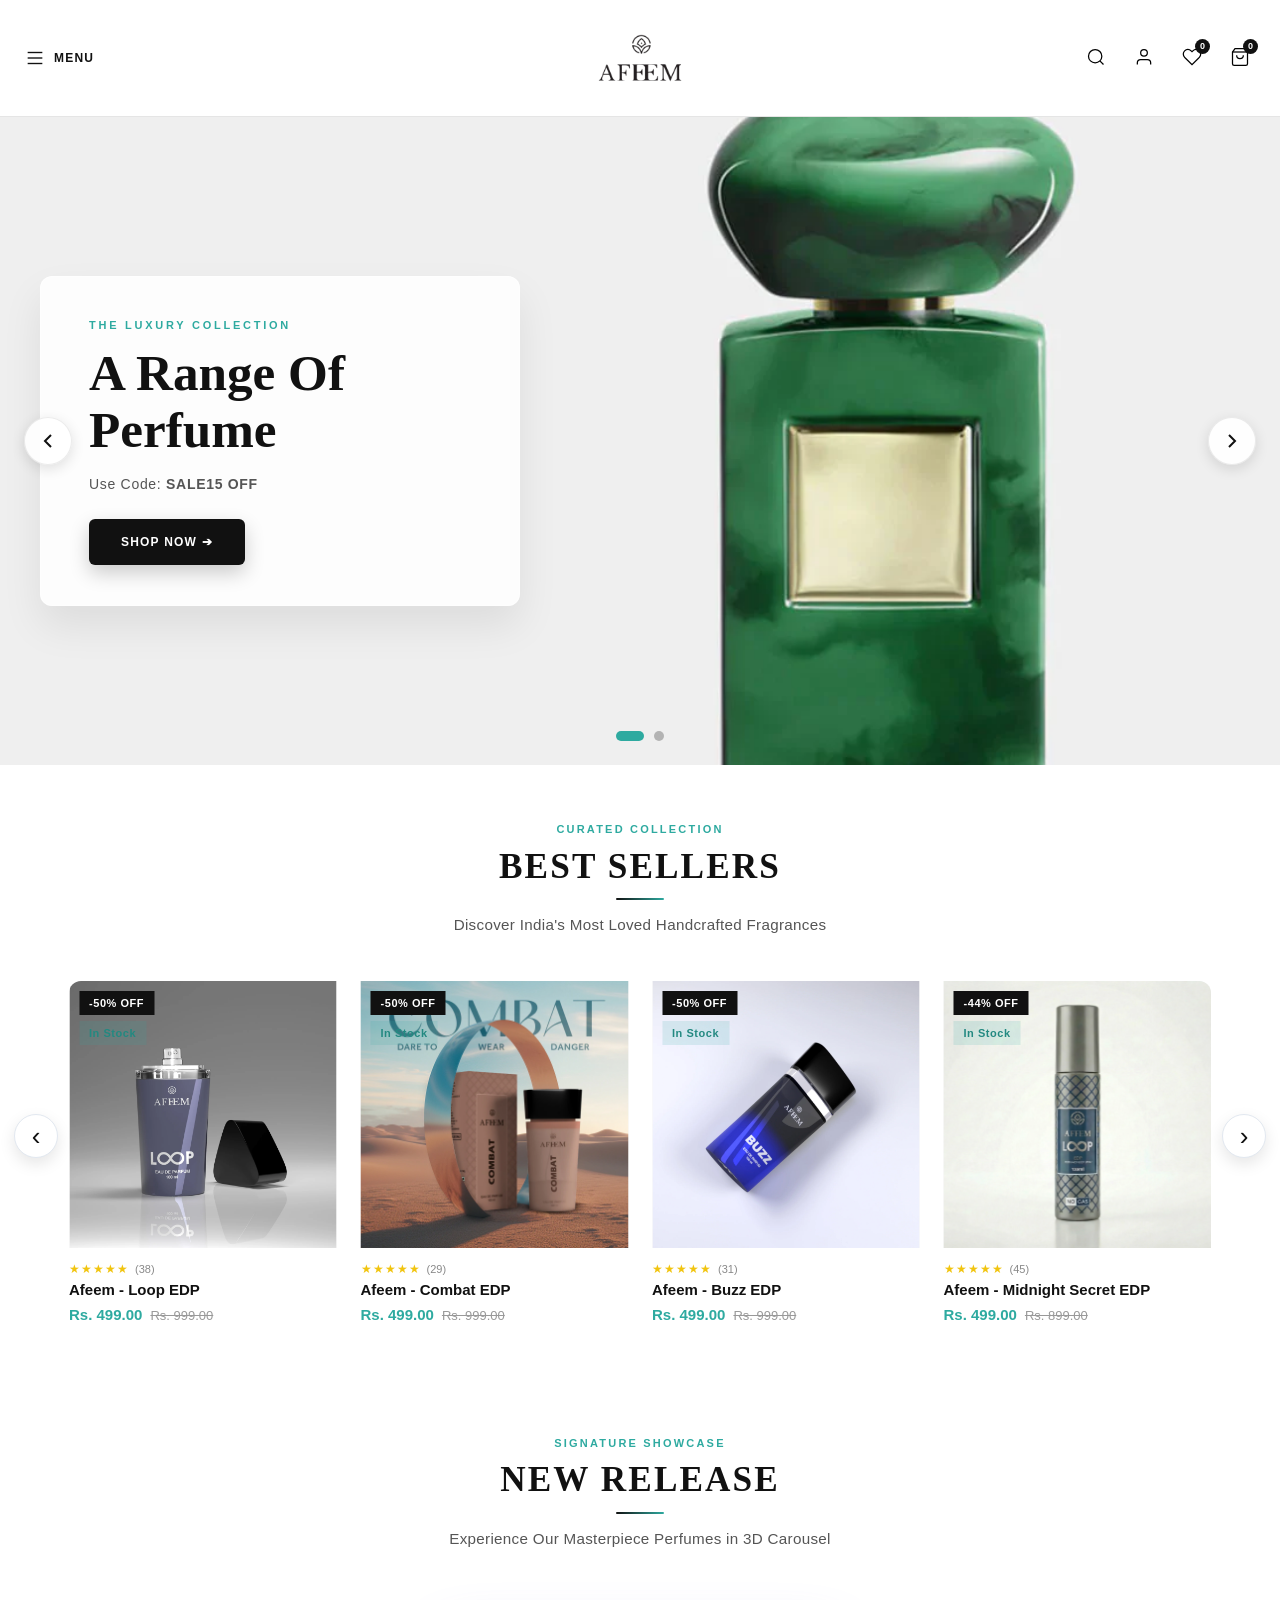
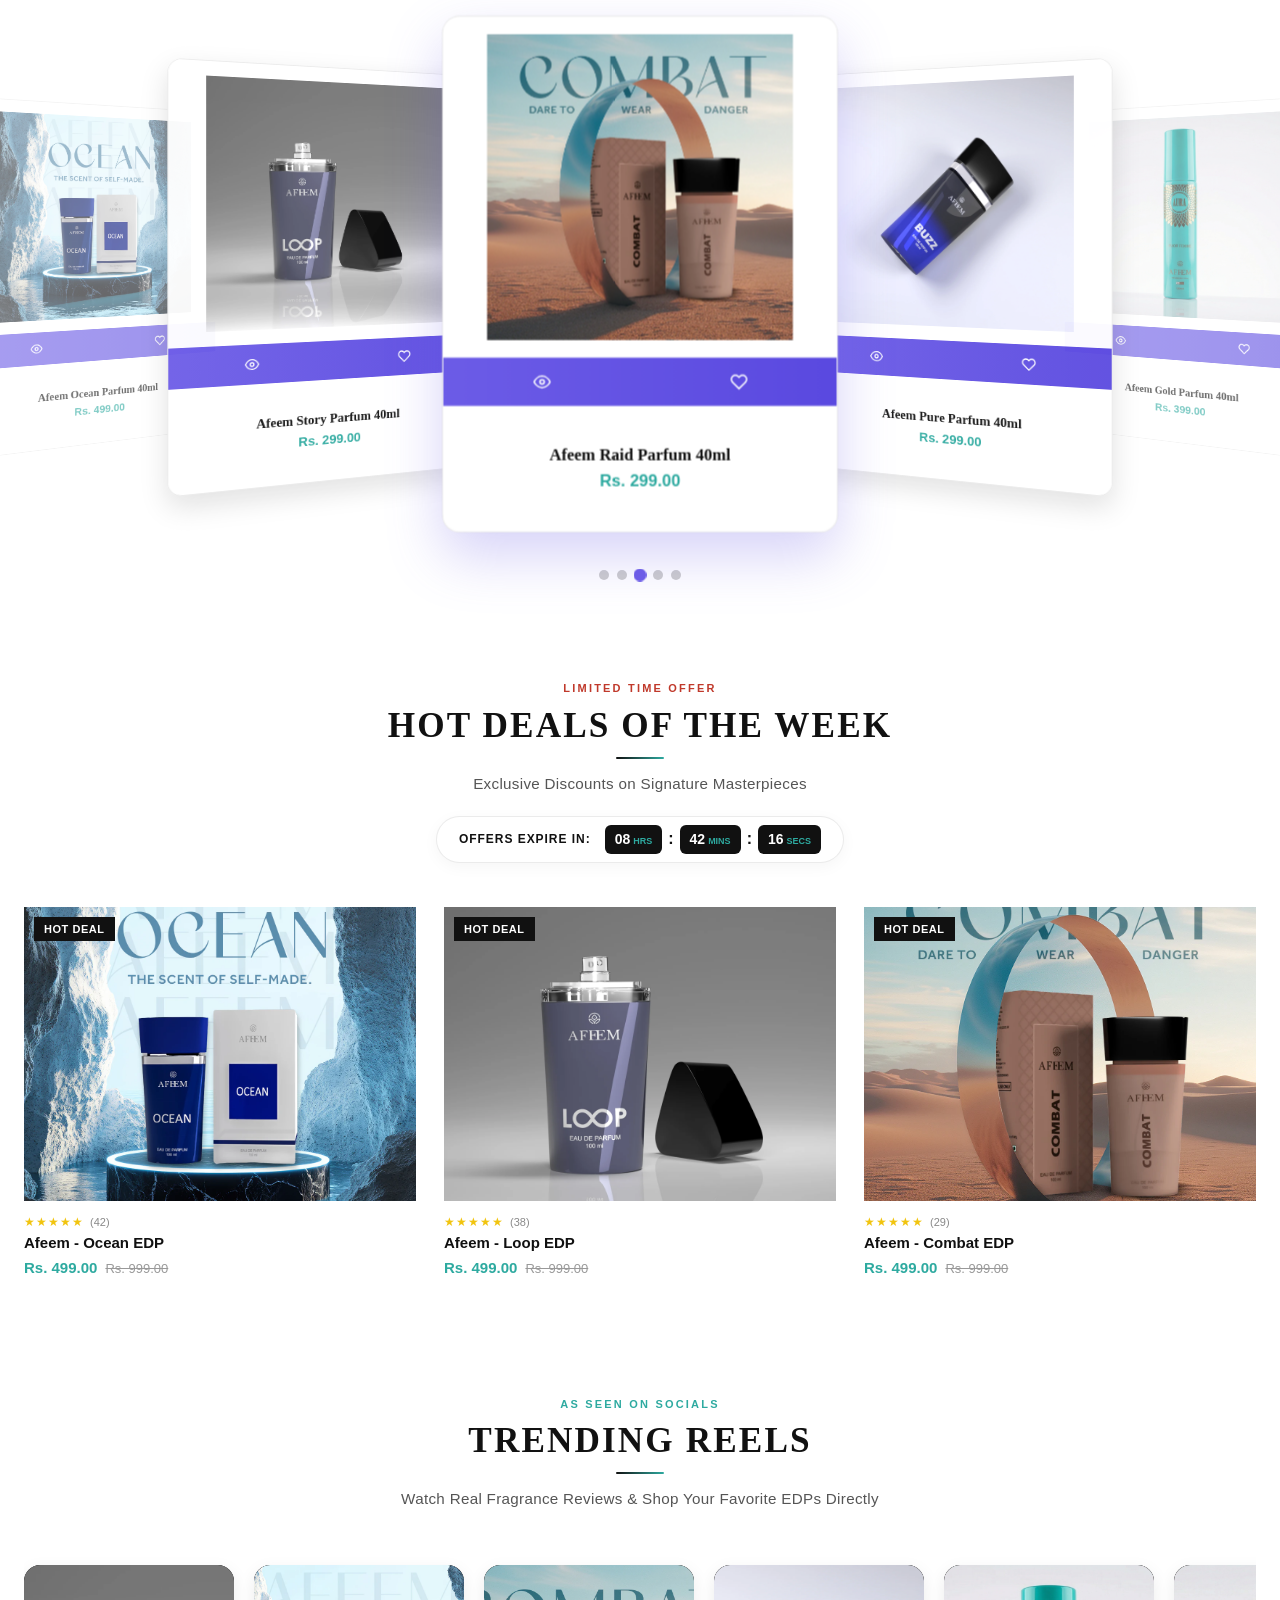
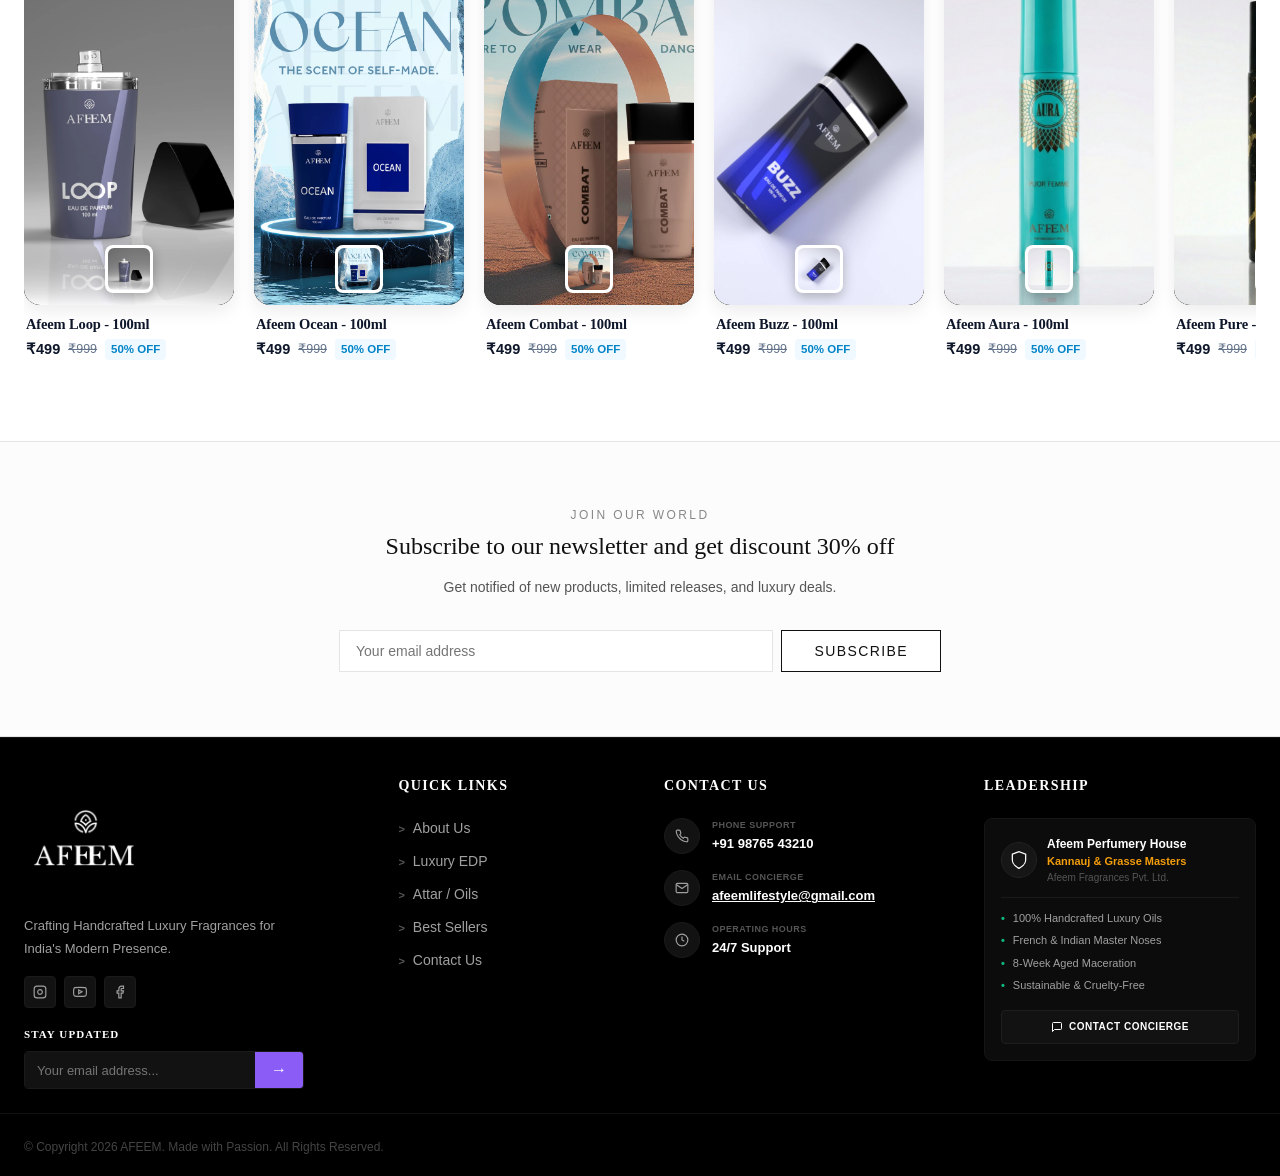
==== commit d32eb93a: "Fix About Us navigation link: added About Us to mobile menu drawers, footer quick links, and connect" ====
--- a/index.html
+++ b/index.html
@@ -806,11 +806,11 @@
             <div class="footer-links-col">
                 <h4 class="footer-title">QUICK LINKS</h4>
                 <ul class="footer-links-arrow">
+                    <li><a href="about.html"><span class="caret-arrow">&gt;</span> About Us</a></li>
                     <li><a href="shop.html"><span class="caret-arrow">&gt;</span> Luxury EDP</a></li>
                     <li><a href="shop.html"><span class="caret-arrow">&gt;</span> Attar / Oils</a></li>
                     <li><a href="shop.html"><span class="caret-arrow">&gt;</span> Best Sellers</a></li>
-                    <li><a href="shop.html"><span class="caret-arrow">&gt;</span> Fresh & Aquatic</a></li>
-                    <li><a href="shop.html"><span class="caret-arrow">&gt;</span> Woody & Amber</a></li>
+                    <li><a href="contact.html"><span class="caret-arrow">&gt;</span> Contact Us</a></li>
                 </ul>
             </div>
 
@@ -926,6 +926,7 @@
                 <ul class="mobile-nav-list">
                     <li><a href="index.html" class="active">Home</a></li>
                     <li><a href="shop.html">Catalog</a></li>
+                    <li><a href="about.html">About Us</a></li>
                     <li><a href="contact.html">Contact</a></li>
                 </ul>
             </div>
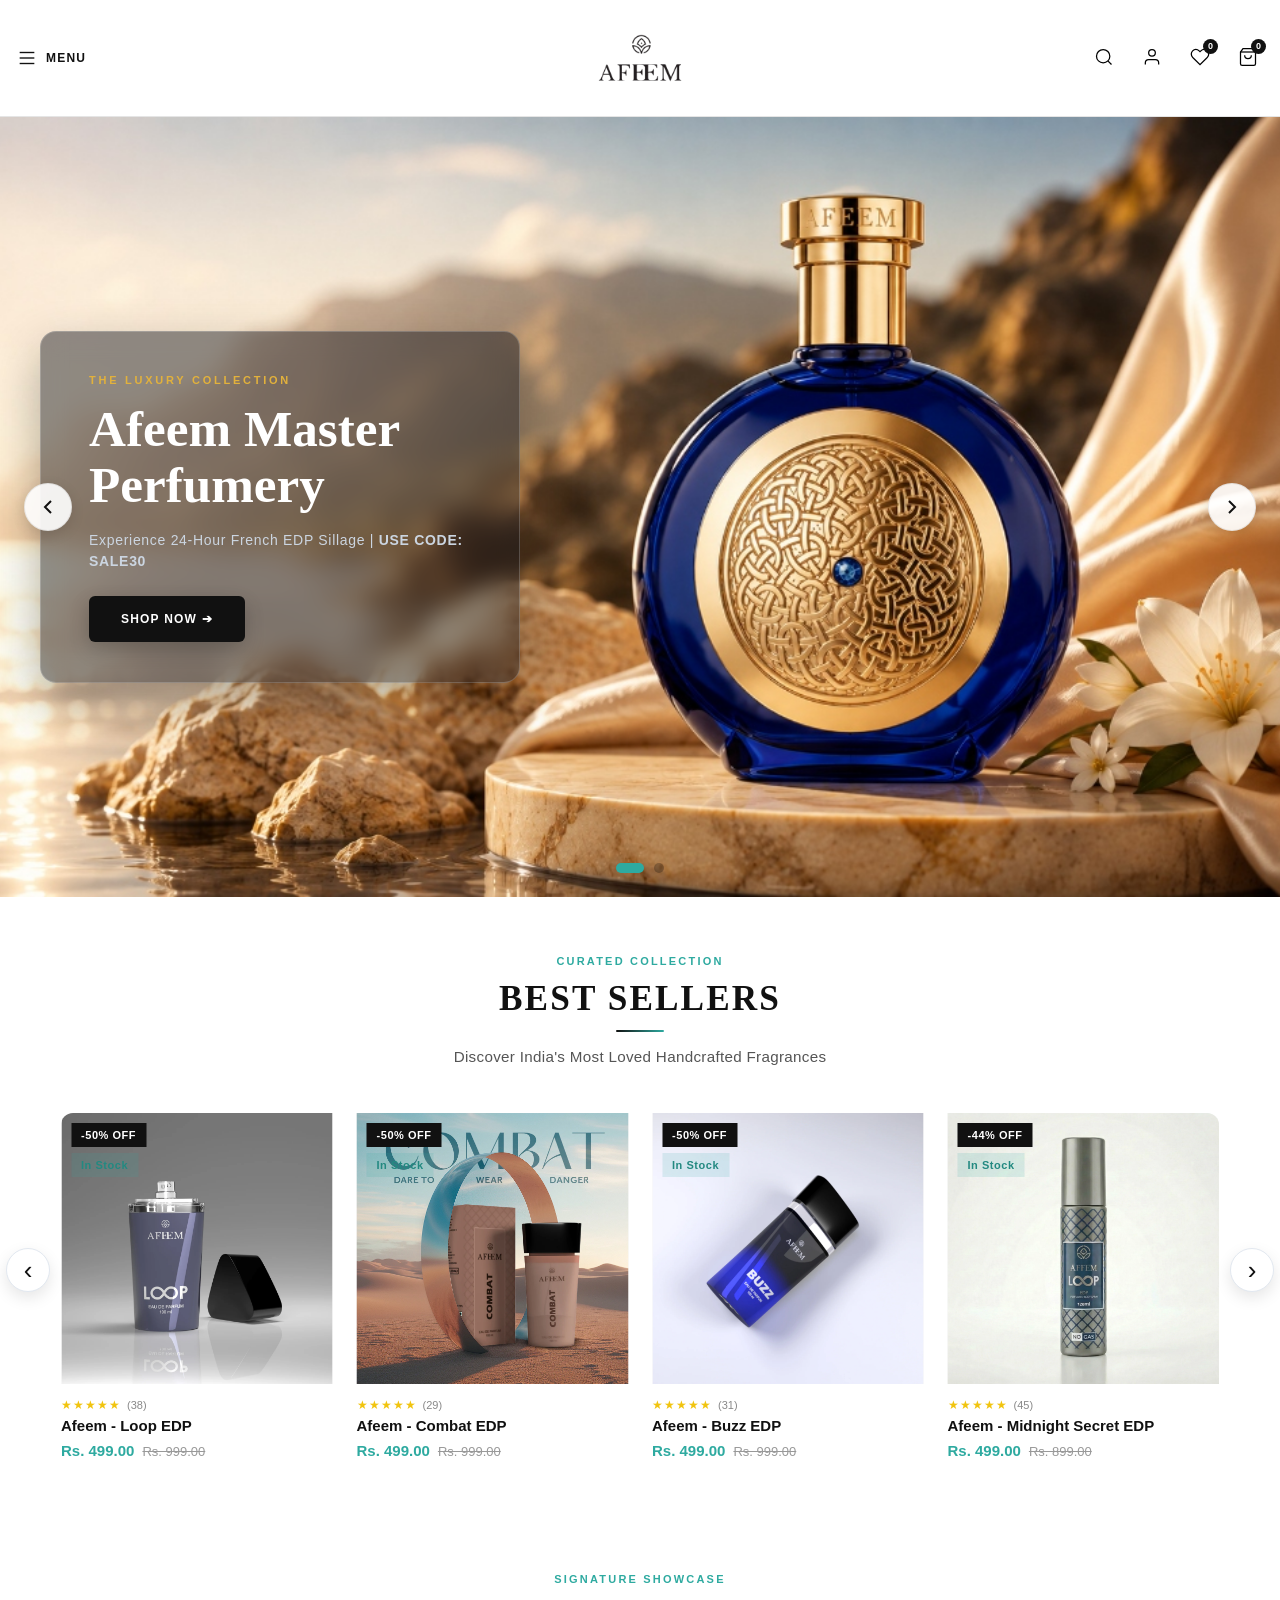
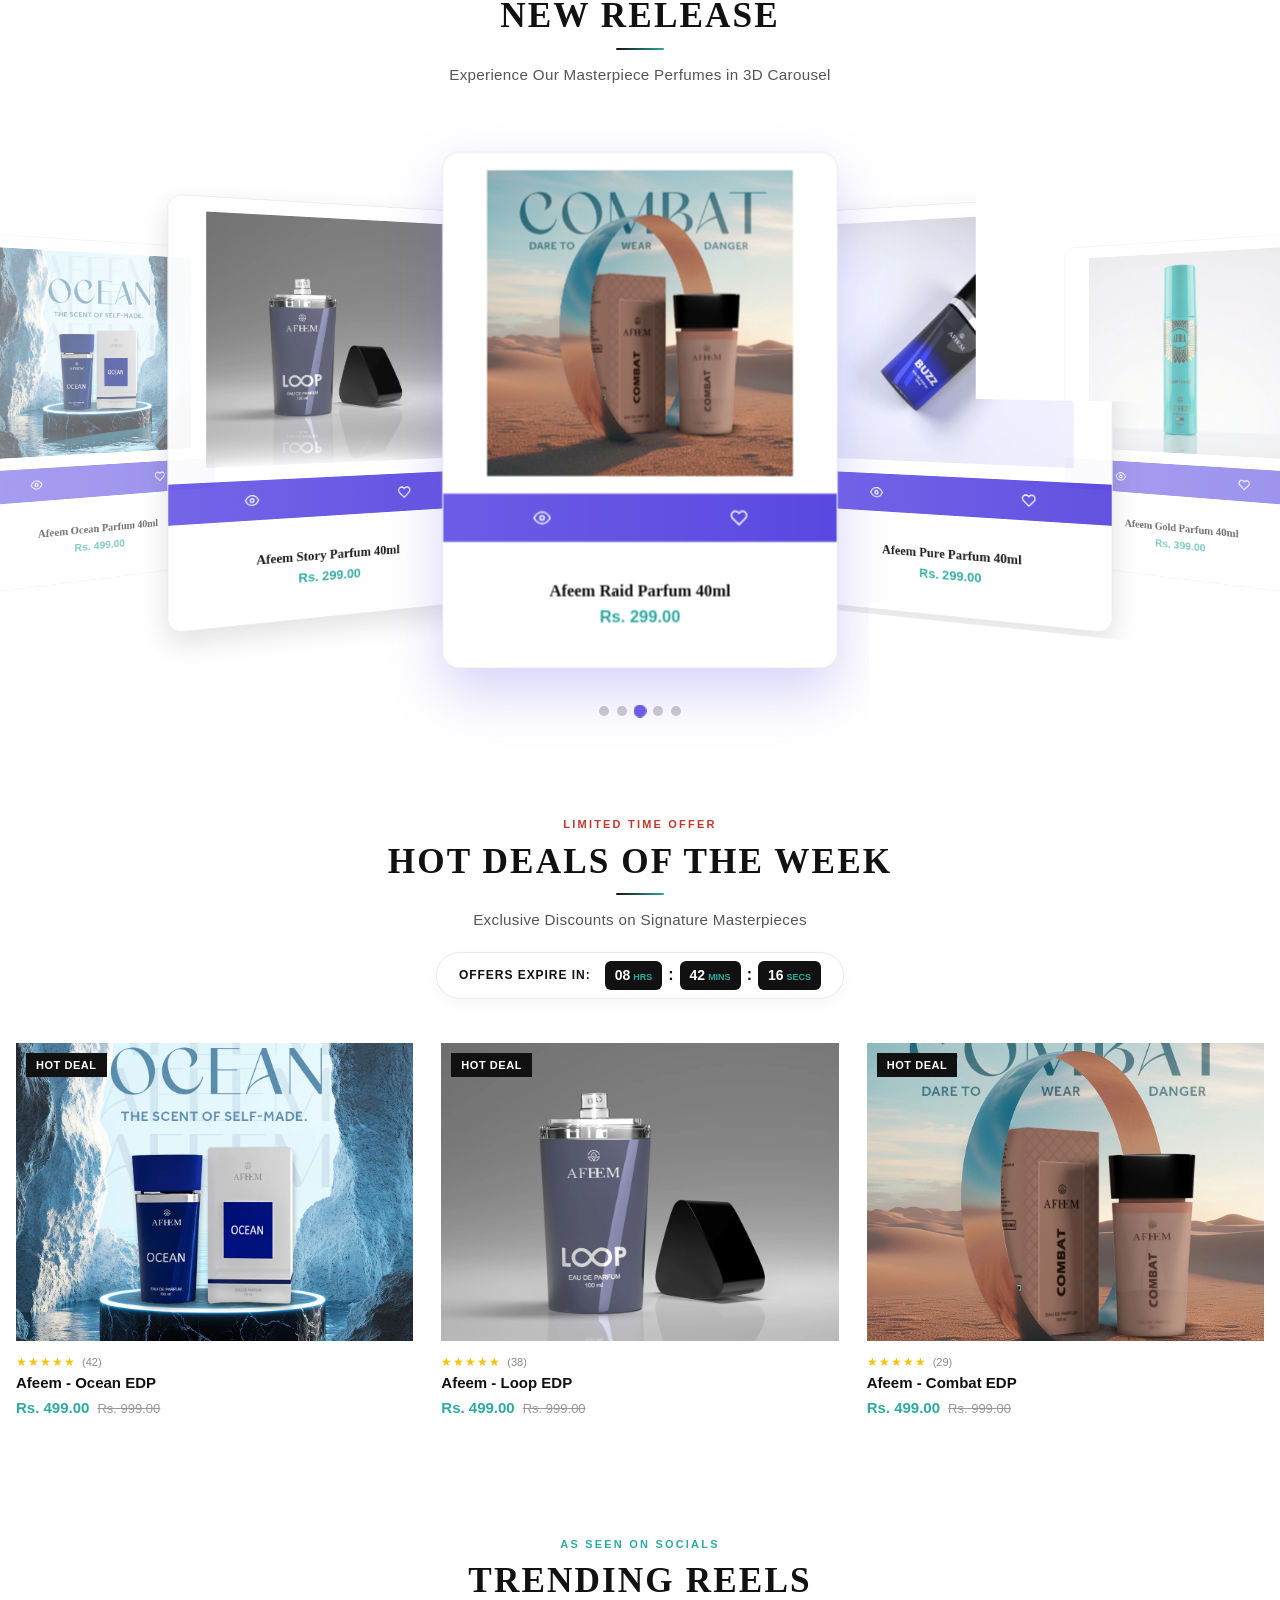
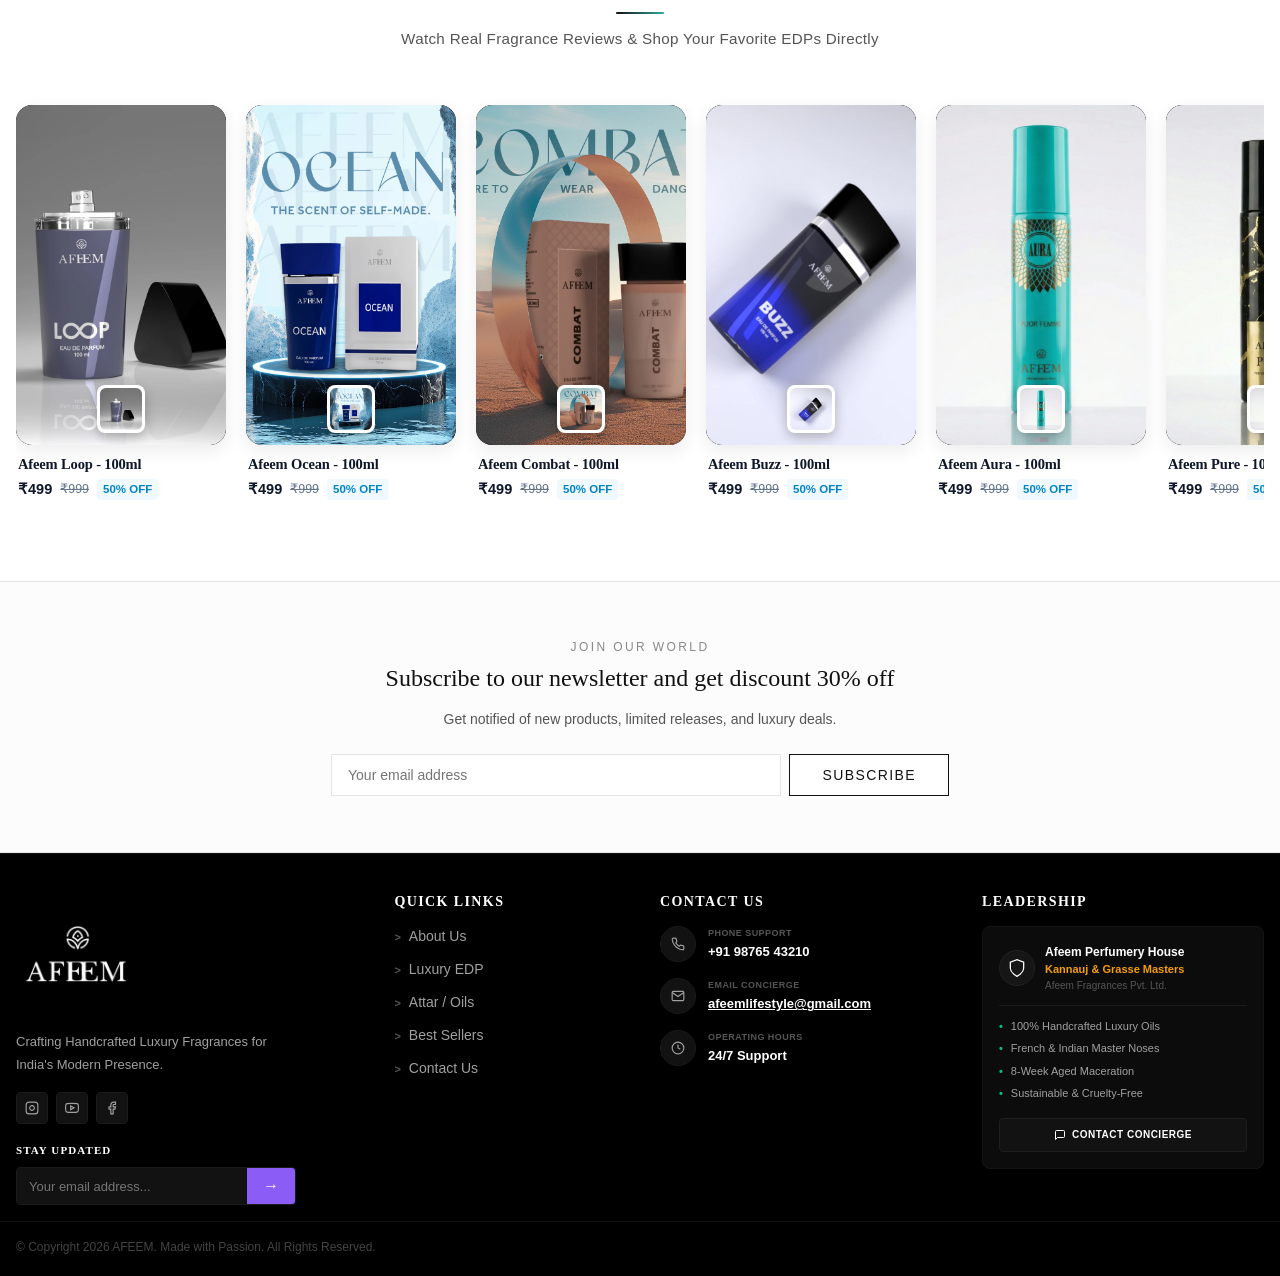
==== commit ce51ffdc: "Set uploaded luxury perfume image (hero-main-ocean.jpg) as home page Hero section background with 10" ====
--- a/index.html
+++ b/index.html
@@ -82,25 +82,25 @@
         <!-- Hero Section (Full-Width Luxury Cover Slider) -->
         <section class="hero-slider-section full-width-hero" aria-label="Main Banner Carousel">
             <div class="slider-wrapper" id="hero-slider">
-                <!-- Slide 1 -->
-                <div class="slide active" style="background-image: url('assets/images/banner/hero-1.webp');">
+                <!-- Slide 1: Full-Screen Luxury Royal Perfume Hero -->
+                <div class="slide active" style="background-image: url('assets/images/banner/hero-main-ocean.jpg');">
                     <div class="slide-content-wrap container">
-                        <div class="slide-content">
+                        <div class="slide-content luxury-dark-overlay">
                             <p class="slide-subtitle">THE LUXURY COLLECTION</p>
-                            <h2 class="slide-title">A Range Of<br>Perfume</h2>
-                            <p class="slide-offer">Use Code: <strong>SALE15 OFF</strong></p>
+                            <h2 class="slide-title">Afeem Master<br>Perfumery</h2>
+                            <p class="slide-offer">Experience 24-Hour French EDP Sillage | <strong>USE CODE: SALE30</strong></p>
                             <a href="shop.html" class="btn btn-primary hero-cta-btn">SHOP NOW ➔</a>
                         </div>
                     </div>
                 </div>
                 <!-- Slide 2 -->
-                <div class="slide" style="background-image: url('assets/images/banner/hero-2.webp');">
+                <div class="slide" style="background-image: url('assets/images/banner/hero-main-ocean.jpg');">
                     <div class="slide-content-wrap container">
-                        <div class="slide-content">
-                            <p class="slide-subtitle">SPRING SUMMER 2026</p>
-                            <h2 class="slide-title">Spring Summer<br>Collection</h2>
-                            <p class="slide-offer">Use Code: <strong>SALE30 OFF</strong></p>
-                            <a href="shop.html" class="btn btn-primary hero-cta-btn">SHOP NOW ➔</a>
+                        <div class="slide-content luxury-dark-overlay">
+                            <p class="slide-subtitle">ROYAL EDITION 2026</p>
+                            <h2 class="slide-title">Handcrafted French<br>Oils Collection</h2>
+                            <p class="slide-offer">Complimentary Tester Included | <strong>FREE SHIPPING</strong></p>
+                            <a href="shop.html" class="btn btn-primary hero-cta-btn">DISCOVER CATALOG ➔</a>
                         </div>
                     </div>
                 </div>
--- a/assets/css/variables.css
+++ b/assets/css/variables.css
@@ -51,12 +51,12 @@
     --spacing-xs: 0.25rem;  /* 4px */
     --spacing-sm: 0.5rem;   /* 8px */
     --spacing-md: 1rem;     /* 16px */
-    --spacing-lg: 1.5rem;   /* 24px */
-    --spacing-xl: 2rem;     /* 32px */
-    --spacing-2xl: 3rem;    /* 48px */
-    --spacing-3xl: 4rem;    /* 64px */
+    --spacing-lg: 1rem;     /* 16px */
+    --spacing-xl: 1.5rem;   /* 24px */
+    --spacing-2xl: 2.5rem;  /* 40px */
+    --spacing-3xl: 3.5rem;  /* 56px */
 
-    --container-max-width: 1280px;
+    --container-max-width: 1560px;
     --header-height: 80px;
     --topbar-height: 40px;
 
--- a/assets/css/style.css
+++ b/assets/css/style.css
@@ -341,7 +341,7 @@
    ========================================================================== */
 
 /* Outer wrapper: 2-col grid */
-/* Full-Width Luxury Hero Slider Section */
+/* Full-Width Luxury Hero Slider Section (100% Full Screen Viewport Coverage) */
 .hero-slider-section.full-width-hero {
     position: relative;
     width: 100vw;
@@ -349,11 +349,11 @@
     right: 50%;
     margin-left: -50vw;
     margin-right: -50vw;
-    height: 72vh;
-    min-height: 550px;
-    max-height: 750px;
+    height: calc(100vh - 120px);
+    min-height: 85vh;
+    max-height: 920px;
     overflow: hidden;
-    background-color: #f8fafc;
+    background-color: #0b0f19;
 }
 
 .slider-wrapper {
@@ -370,6 +370,7 @@
     height: 100%;
     background-size: cover;
     background-position: center center;
+    background-repeat: no-repeat;
     display: flex;
     align-items: center;
     justify-content: flex-start;
@@ -389,23 +390,36 @@
     position: relative;
     z-index: 5;
     width: 100%;
-    max-width: 1280px;
+    max-width: 1560px;
     margin: 0 auto;
     padding: 0 40px;
 }
 
 .slide-content {
     text-align: left;
-    color: #111111;
+    color: #ffffff;
     max-width: 480px;
-    background: rgba(255, 255, 255, 0.85);
-    backdrop-filter: blur(8px);
+    background: rgba(11, 15, 25, 0.45);
+    backdrop-filter: blur(12px);
+    -webkit-backdrop-filter: blur(12px);
     padding: 40px 48px;
-    border-radius: 12px;
-    border: 1px solid rgba(255, 255, 255, 0.6);
-    box-shadow: 0 20px 40px rgba(0, 0, 0, 0.08);
+    border-radius: 16px;
+    border: 1px solid rgba(255, 255, 255, 0.2);
+    box-shadow: 0 20px 50px rgba(0, 0, 0, 0.3);
     transform: translateX(-30px);
     transition: transform 0.6s cubic-bezier(0.16, 1, 0.3, 1), opacity 0.6s ease;
+}
+
+.slide-content .slide-title {
+    color: #ffffff;
+}
+
+.slide-content .slide-subtitle {
+    color: #e2b13c;
+}
+
+.slide-content .slide-offer {
+    color: #cbd5e1;
 }
 
 .slide.active .slide-content {
@@ -7144,3 +7158,86 @@
     .pillars-grid { grid-template-columns: 1fr; }
     .founder-card { padding: 30px 20px; }
 }
+
+/* ==========================================================================
+   Image 2 Full-Width 3-Column Fragrance Notes Component (No Borders)
+   ========================================================================== */
+.fragrance-notes-image2-row-grid {
+    display: grid;
+    grid-template-columns: repeat(3, 1fr);
+    gap: 30px;
+    width: 100%;
+    margin: 30px 0 20px;
+    padding: 10px 0;
+    border: none !important;
+    background: transparent;
+}
+
+.note-column-image2 {
+    display: flex;
+    flex-direction: column;
+    align-items: center;
+    text-align: center;
+    border: none !important;
+}
+
+.note-column-title-clean {
+    font-family: 'Oswald', 'Bebas Neue', var(--font-heading), sans-serif;
+    font-size: 20px;
+    font-weight: 800;
+    letter-spacing: 0.08em;
+    text-transform: uppercase;
+    color: #0b0f19;
+    margin: 0 0 16px 0;
+    text-align: center;
+}
+
+.note-column-ingredients-row {
+    display: flex;
+    justify-content: center;
+    align-items: flex-start;
+    gap: 24px;
+    flex-wrap: wrap;
+    width: 100%;
+}
+
+.note-ingredient-single {
+    display: flex;
+    flex-direction: column;
+    align-items: center;
+    text-align: center;
+}
+
+.note-ingredient-img-box {
+    width: 76px;
+    height: 66px;
+    margin-bottom: 6px;
+    background: transparent;
+    display: flex;
+    align-items: center;
+    justify-content: center;
+}
+
+.note-ingredient-img-box img {
+    max-width: 100%;
+    max-height: 100%;
+    object-fit: contain;
+    border: none !important;
+    border-radius: 0 !important;
+    box-shadow: none !important;
+    outline: none !important;
+}
+
+.note-ingredient-name-text {
+    font-size: 13px;
+    font-weight: 600;
+    color: #4a1525;
+    line-height: 1.25;
+}
+
+@media (max-width: 768px) {
+    .fragrance-notes-image2-row-grid {
+        grid-template-columns: 1fr;
+        gap: 28px;
+    }
+}
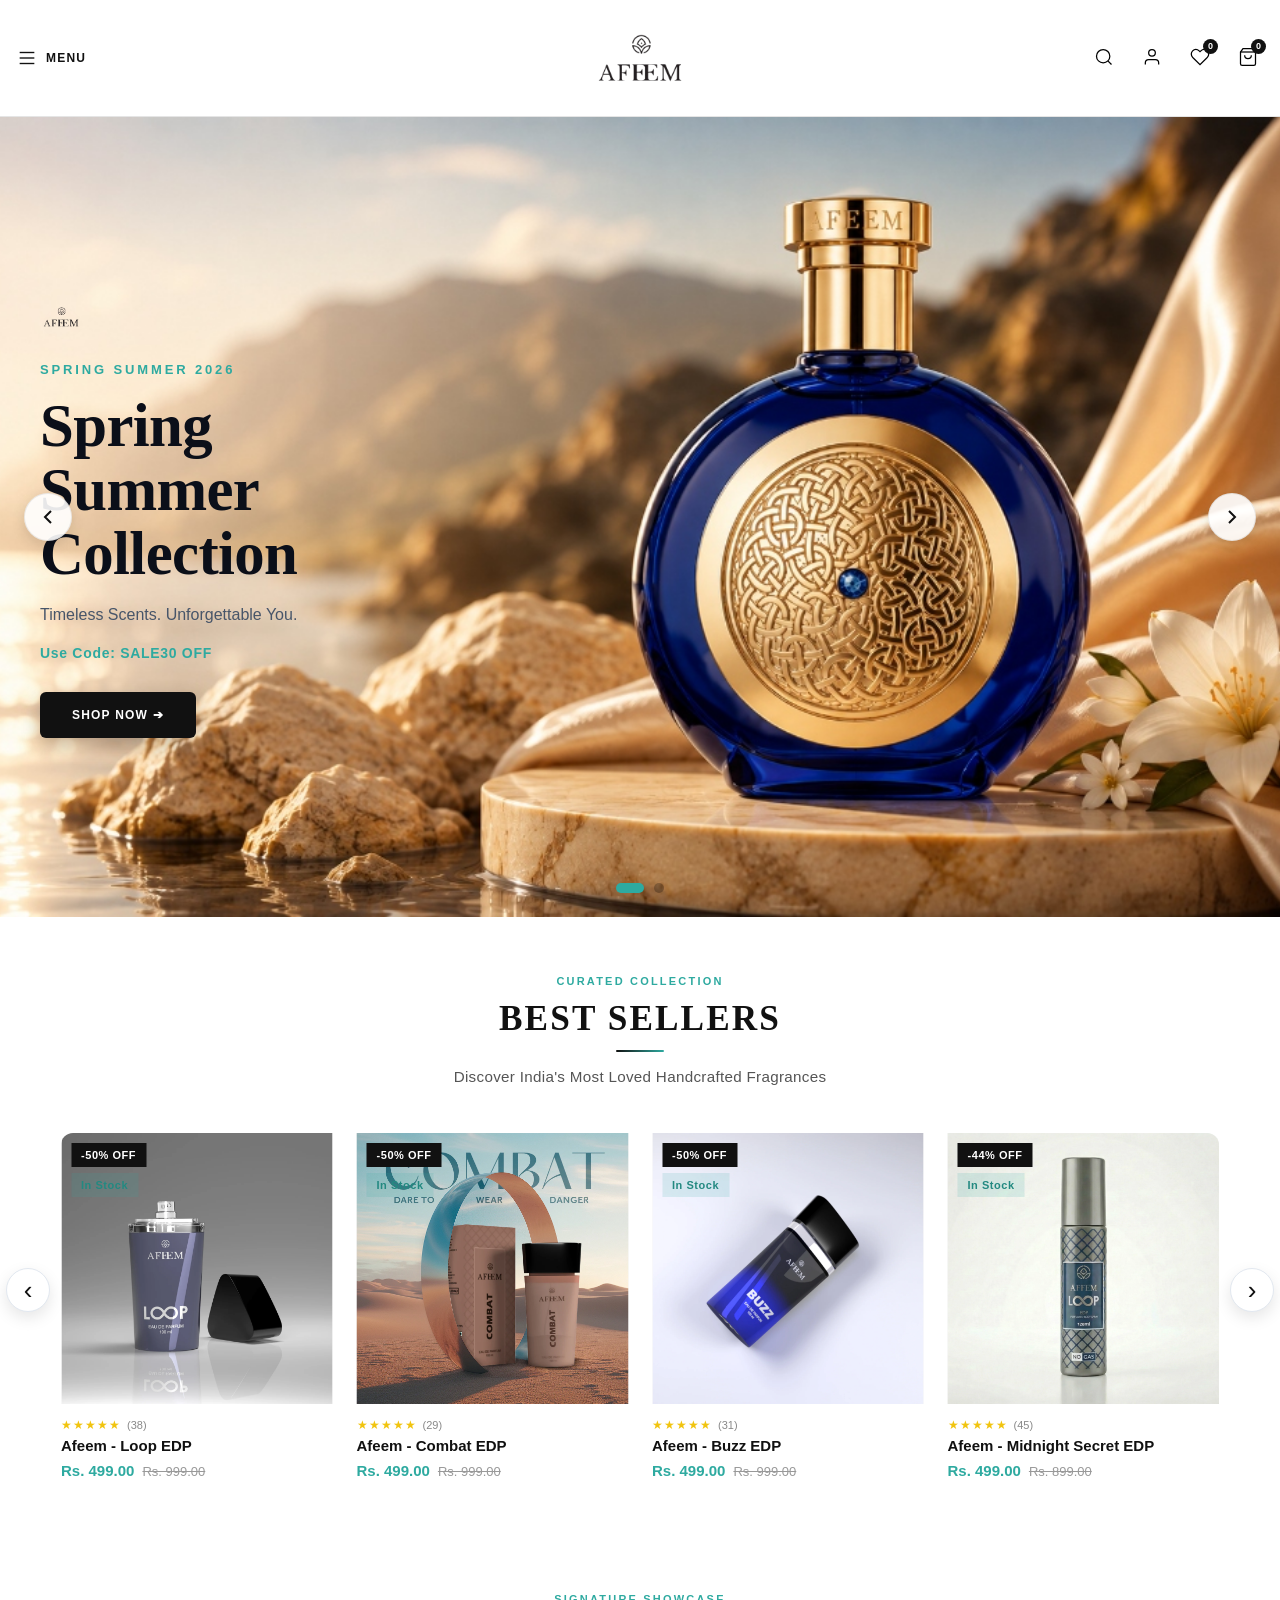
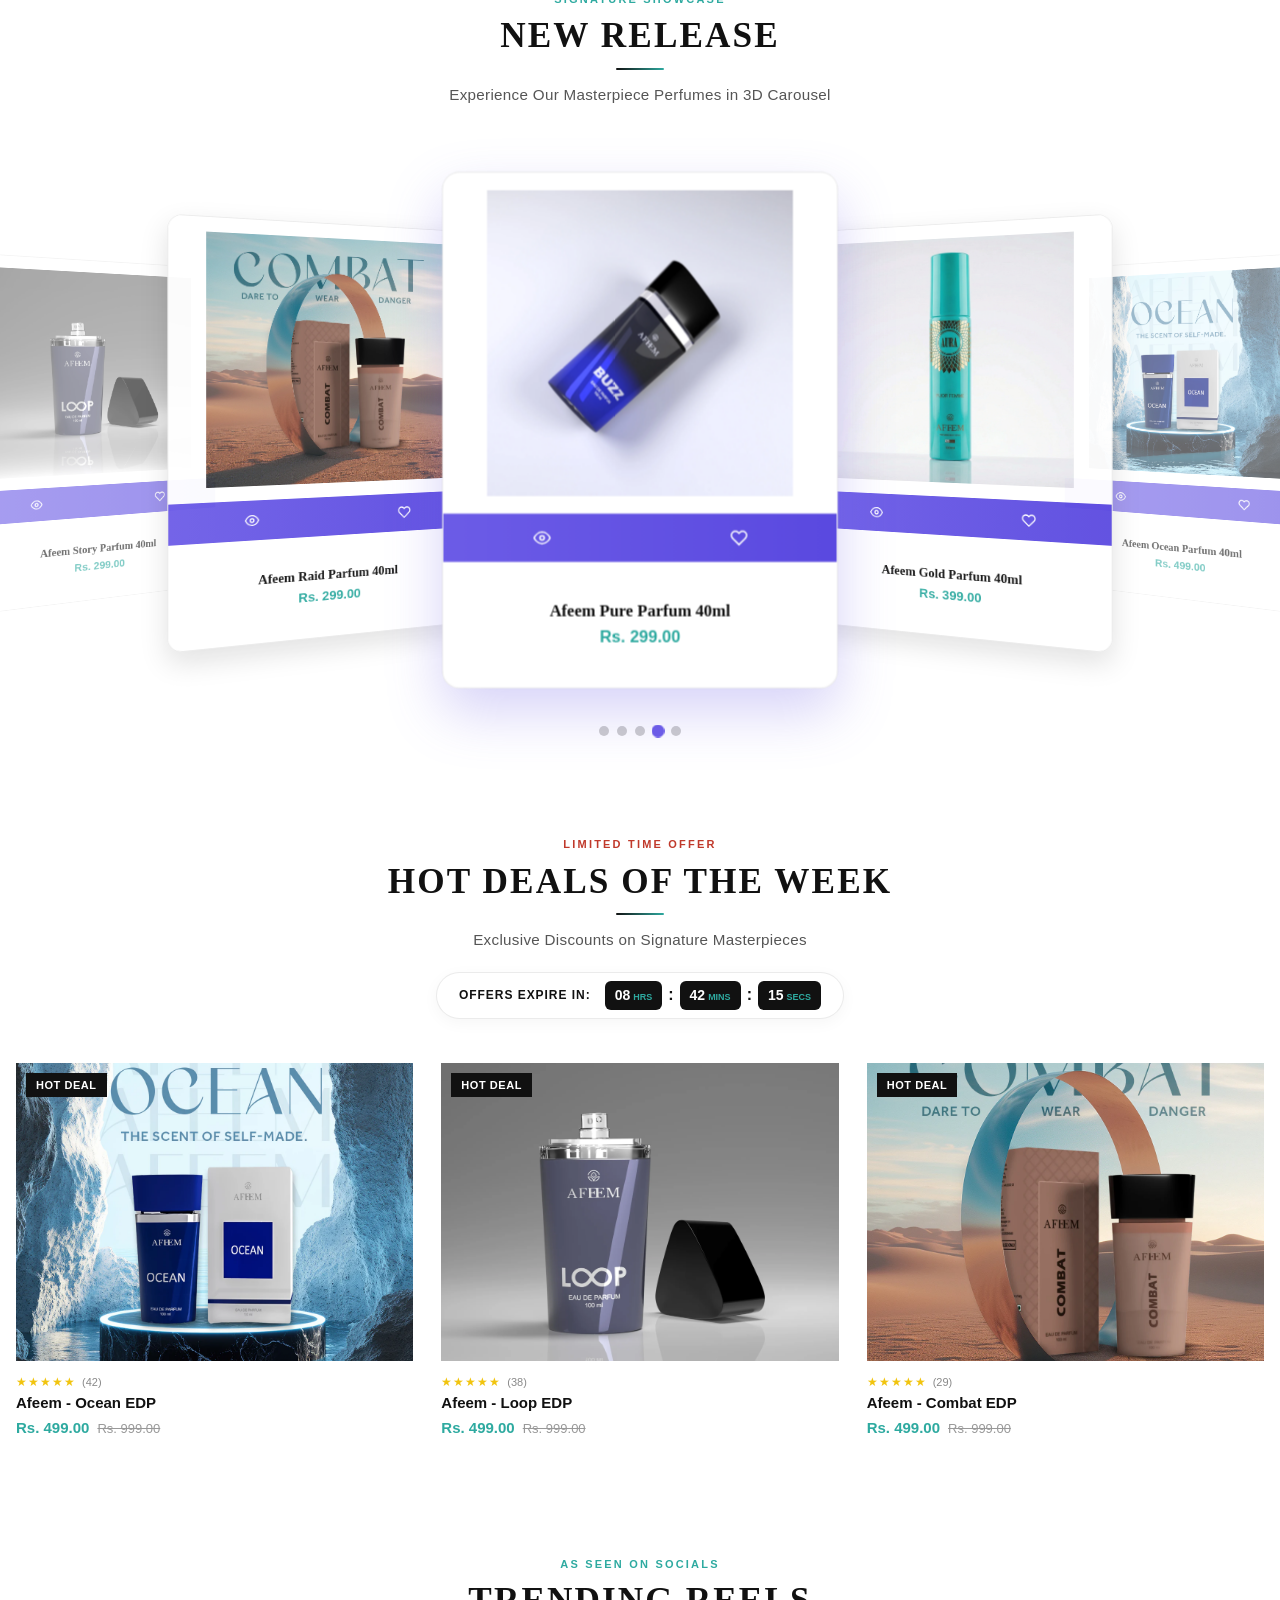
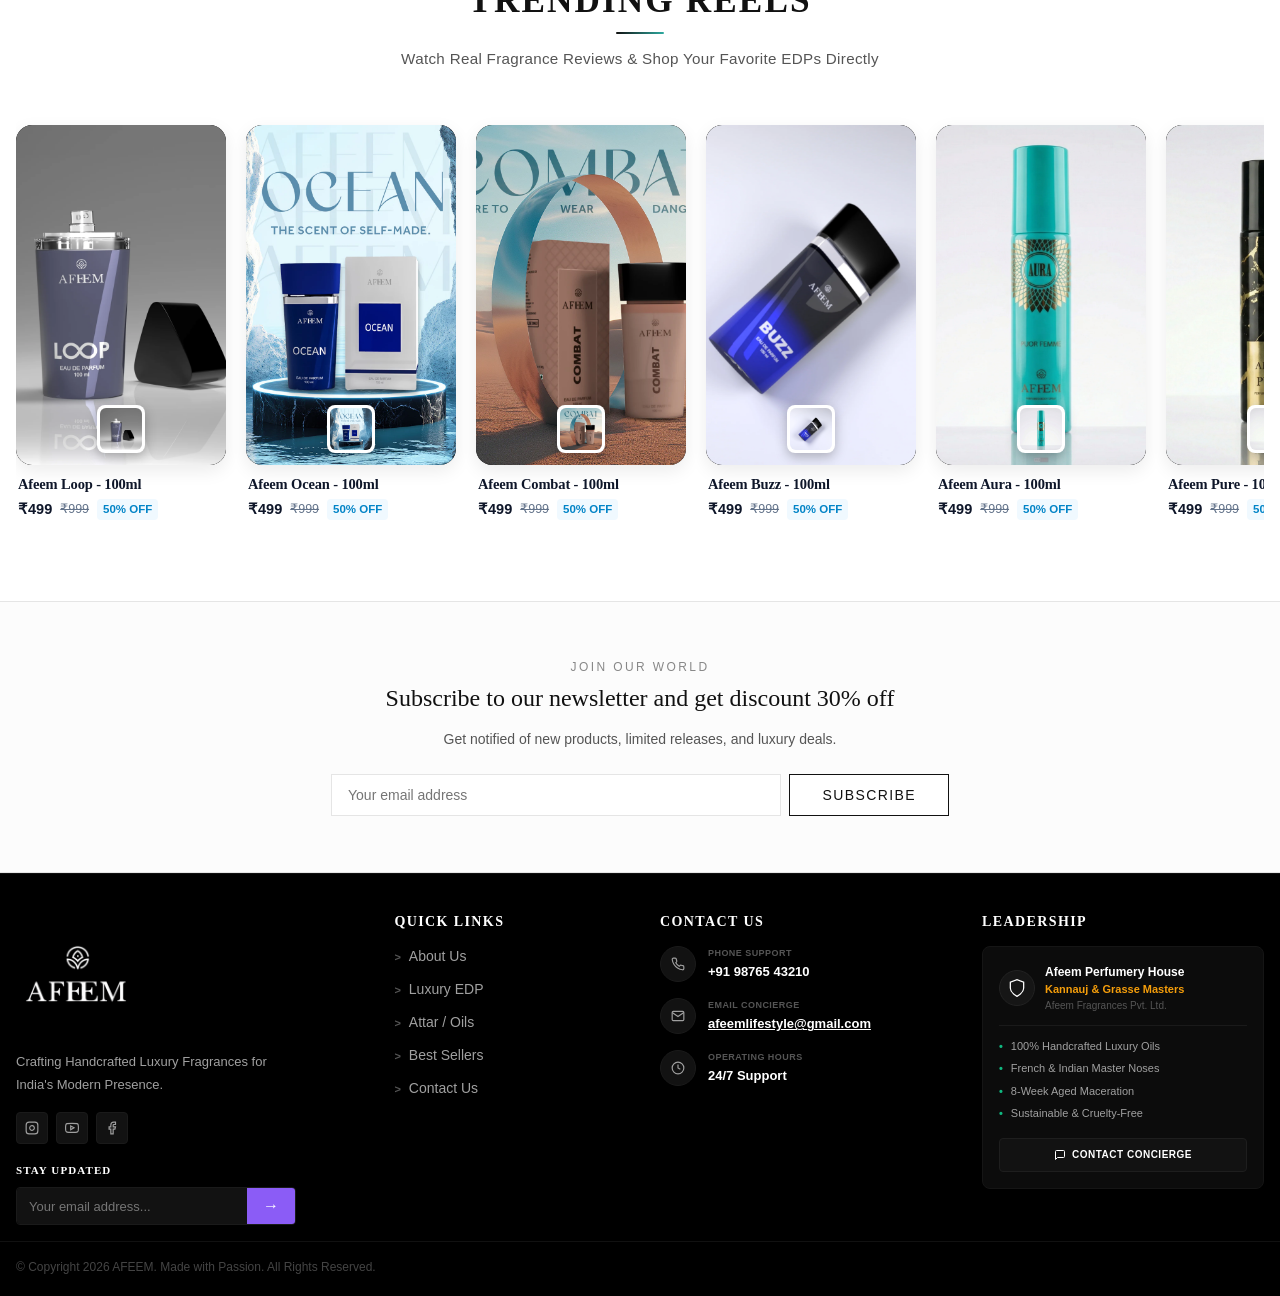
==== commit c72a5711: "Fix Hero slider: zoom-out top background alignment to show full bottle cap, add emerald green image " ====
--- a/index.html
+++ b/index.html
@@ -82,24 +82,32 @@
         <!-- Hero Section (Full-Width Luxury Cover Slider) -->
         <section class="hero-slider-section full-width-hero" aria-label="Main Banner Carousel">
             <div class="slider-wrapper" id="hero-slider">
-                <!-- Slide 1: Full-Screen Luxury Royal Perfume Hero -->
+                <!-- Slide 1: Royal Blue Edition (Full Bottle View with Cap) -->
                 <div class="slide active" style="background-image: url('assets/images/banner/hero-main-ocean.jpg');">
                     <div class="slide-content-wrap container">
-                        <div class="slide-content luxury-dark-overlay">
-                            <p class="slide-subtitle">THE LUXURY COLLECTION</p>
-                            <h2 class="slide-title">Afeem Master<br>Perfumery</h2>
-                            <p class="slide-offer">Experience 24-Hour French EDP Sillage | <strong>USE CODE: SALE30</strong></p>
+                        <div class="slide-content clean-hero-text">
+                            <div class="hero-brand-mark">
+                                <img src="assets/images/logo/logo.png" alt="AFEEM Logo" class="hero-logo-img">
+                            </div>
+                            <p class="slide-subtitle">SPRING SUMMER 2026</p>
+                            <h2 class="slide-title">Spring<br>Summer<br>Collection</h2>
+                            <p class="slide-tagline">Timeless Scents. Unforgettable You.</p>
+                            <p class="slide-offer">Use Code: <strong>SALE30 OFF</strong></p>
                             <a href="shop.html" class="btn btn-primary hero-cta-btn">SHOP NOW ➔</a>
                         </div>
                     </div>
                 </div>
-                <!-- Slide 2 -->
-                <div class="slide" style="background-image: url('assets/images/banner/hero-main-ocean.jpg');">
+                <!-- Slide 2: Emerald Green Edition -->
+                <div class="slide" style="background-image: url('assets/images/banner/hero-emerald-green.jpg');">
                     <div class="slide-content-wrap container">
-                        <div class="slide-content luxury-dark-overlay">
-                            <p class="slide-subtitle">ROYAL EDITION 2026</p>
-                            <h2 class="slide-title">Handcrafted French<br>Oils Collection</h2>
-                            <p class="slide-offer">Complimentary Tester Included | <strong>FREE SHIPPING</strong></p>
+                        <div class="slide-content clean-hero-text">
+                            <div class="hero-brand-mark">
+                                <img src="assets/images/logo/logo.png" alt="AFEEM Logo" class="hero-logo-img">
+                            </div>
+                            <p class="slide-subtitle">EMERALD LUXURY 2026</p>
+                            <h2 class="slide-title">Royal Oud<br>& Velvet<br>Collection</h2>
+                            <p class="slide-tagline">24-Hour French Longevity. Handcrafted Concentrate.</p>
+                            <p class="slide-offer">Use Code: <strong>DEAL30</strong></p>
                             <a href="shop.html" class="btn btn-primary hero-cta-btn">DISCOVER CATALOG ➔</a>
                         </div>
                     </div>
--- a/assets/css/style.css
+++ b/assets/css/style.css
@@ -349,11 +349,11 @@
     right: 50%;
     margin-left: -50vw;
     margin-right: -50vw;
-    height: calc(100vh - 120px);
-    min-height: 85vh;
-    max-height: 920px;
+    height: calc(100vh - 90px);
+    min-height: 560px;
+    max-height: 800px;
     overflow: hidden;
-    background-color: #0b0f19;
+    background-color: #f8fafc;
 }
 
 .slider-wrapper {
@@ -369,7 +369,7 @@
     width: 100%;
     height: 100%;
     background-size: cover;
-    background-position: center center;
+    background-position: center top; /* Ensures top bottle cap is 100% visible without cutoff */
     background-repeat: no-repeat;
     display: flex;
     align-items: center;
@@ -395,31 +395,64 @@
     padding: 0 40px;
 }
 
-.slide-content {
+/* Image 3 Clean Un-boxed Typography Layout */
+.slide-content.clean-hero-text {
     text-align: left;
-    color: #ffffff;
-    max-width: 480px;
-    background: rgba(11, 15, 25, 0.45);
-    backdrop-filter: blur(12px);
-    -webkit-backdrop-filter: blur(12px);
-    padding: 40px 48px;
-    border-radius: 16px;
-    border: 1px solid rgba(255, 255, 255, 0.2);
-    box-shadow: 0 20px 50px rgba(0, 0, 0, 0.3);
+    color: #0f172a;
+    max-width: 520px;
+    background: transparent !important;
+    backdrop-filter: none !important;
+    -webkit-backdrop-filter: none !important;
+    padding: 0 !important;
+    border-radius: 0 !important;
+    border: none !important;
+    box-shadow: none !important;
     transform: translateX(-30px);
     transition: transform 0.6s cubic-bezier(0.16, 1, 0.3, 1), opacity 0.6s ease;
 }
 
-.slide-content .slide-title {
-    color: #ffffff;
-}
-
-.slide-content .slide-subtitle {
-    color: #e2b13c;
-}
-
-.slide-content .slide-offer {
-    color: #cbd5e1;
+.hero-brand-mark {
+    margin-bottom: 22px;
+}
+
+.hero-logo-img {
+    height: 42px;
+    width: auto;
+    object-fit: contain;
+    filter: drop-shadow(0 2px 8px rgba(0,0,0,0.06));
+}
+
+.slide-content.clean-hero-text .slide-subtitle {
+    color: #2eaaa0;
+    font-size: 13px;
+    font-weight: 800;
+    letter-spacing: 0.22em;
+    text-transform: uppercase;
+    margin-bottom: 14px;
+}
+
+.slide-content.clean-hero-text .slide-title {
+    color: #0b0f19;
+    font-family: var(--font-heading), 'Playfair Display', serif;
+    font-size: 3.8rem;
+    font-weight: 700;
+    line-height: 1.06;
+    letter-spacing: -0.01em;
+    margin-bottom: 16px;
+}
+
+.slide-content.clean-hero-text .slide-tagline {
+    font-size: 16px;
+    color: #475569;
+    font-weight: 500;
+    margin-bottom: 16px;
+}
+
+.slide-content.clean-hero-text .slide-offer {
+    font-size: 14px;
+    color: #2eaaa0;
+    font-weight: 700;
+    margin-bottom: 28px;
 }
 
 .slide.active .slide-content {
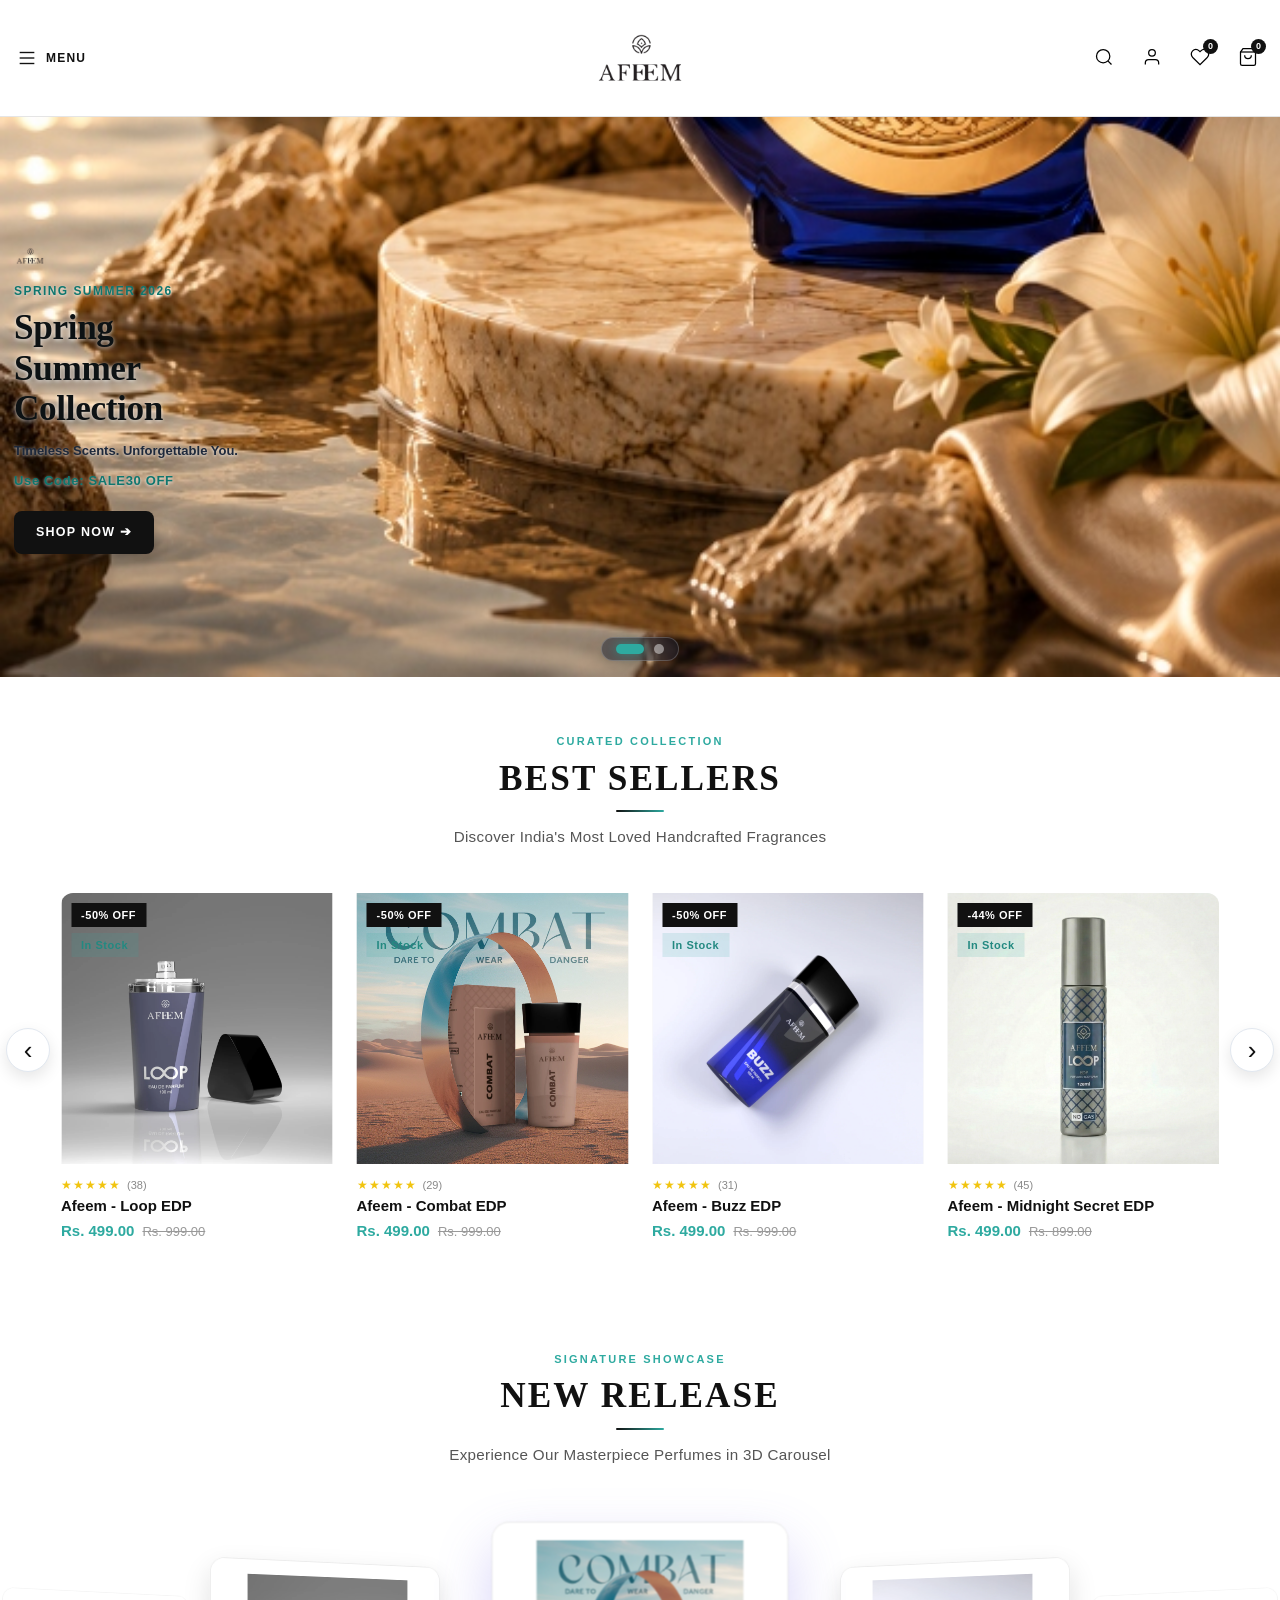
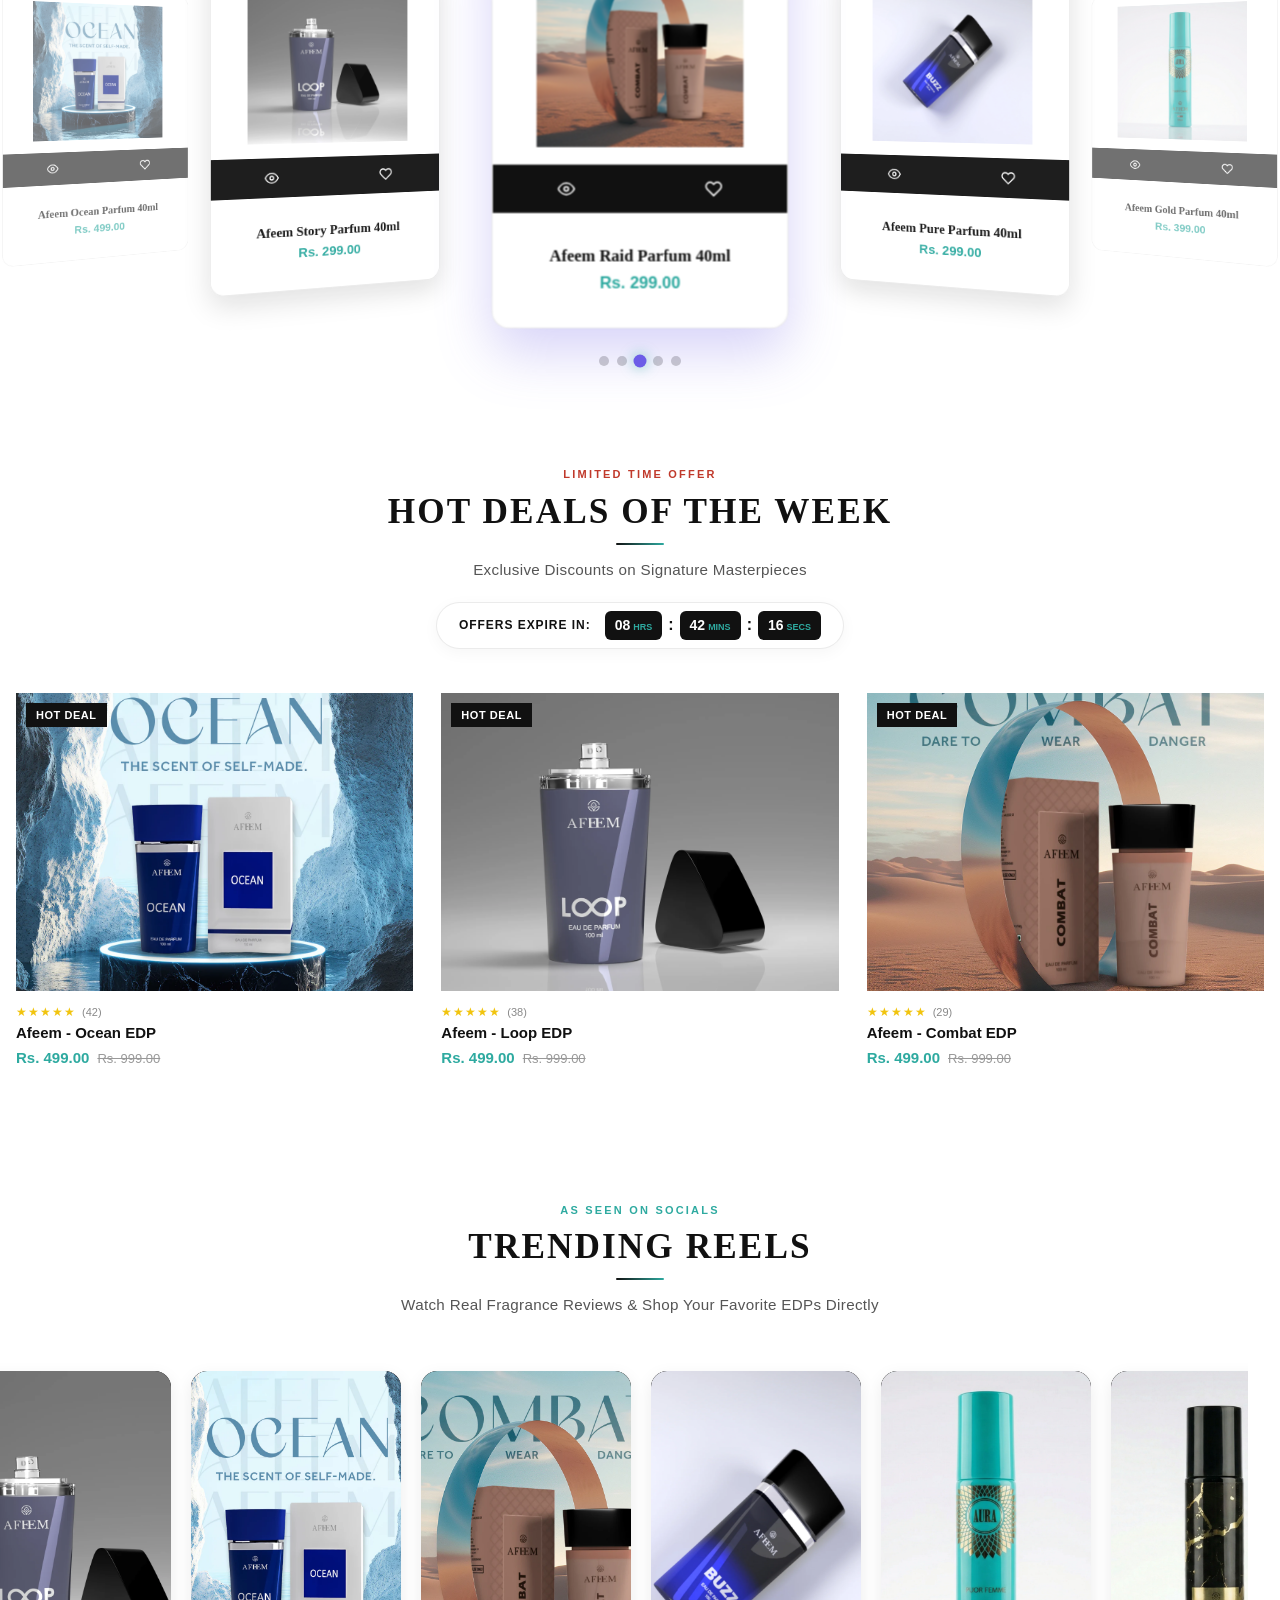
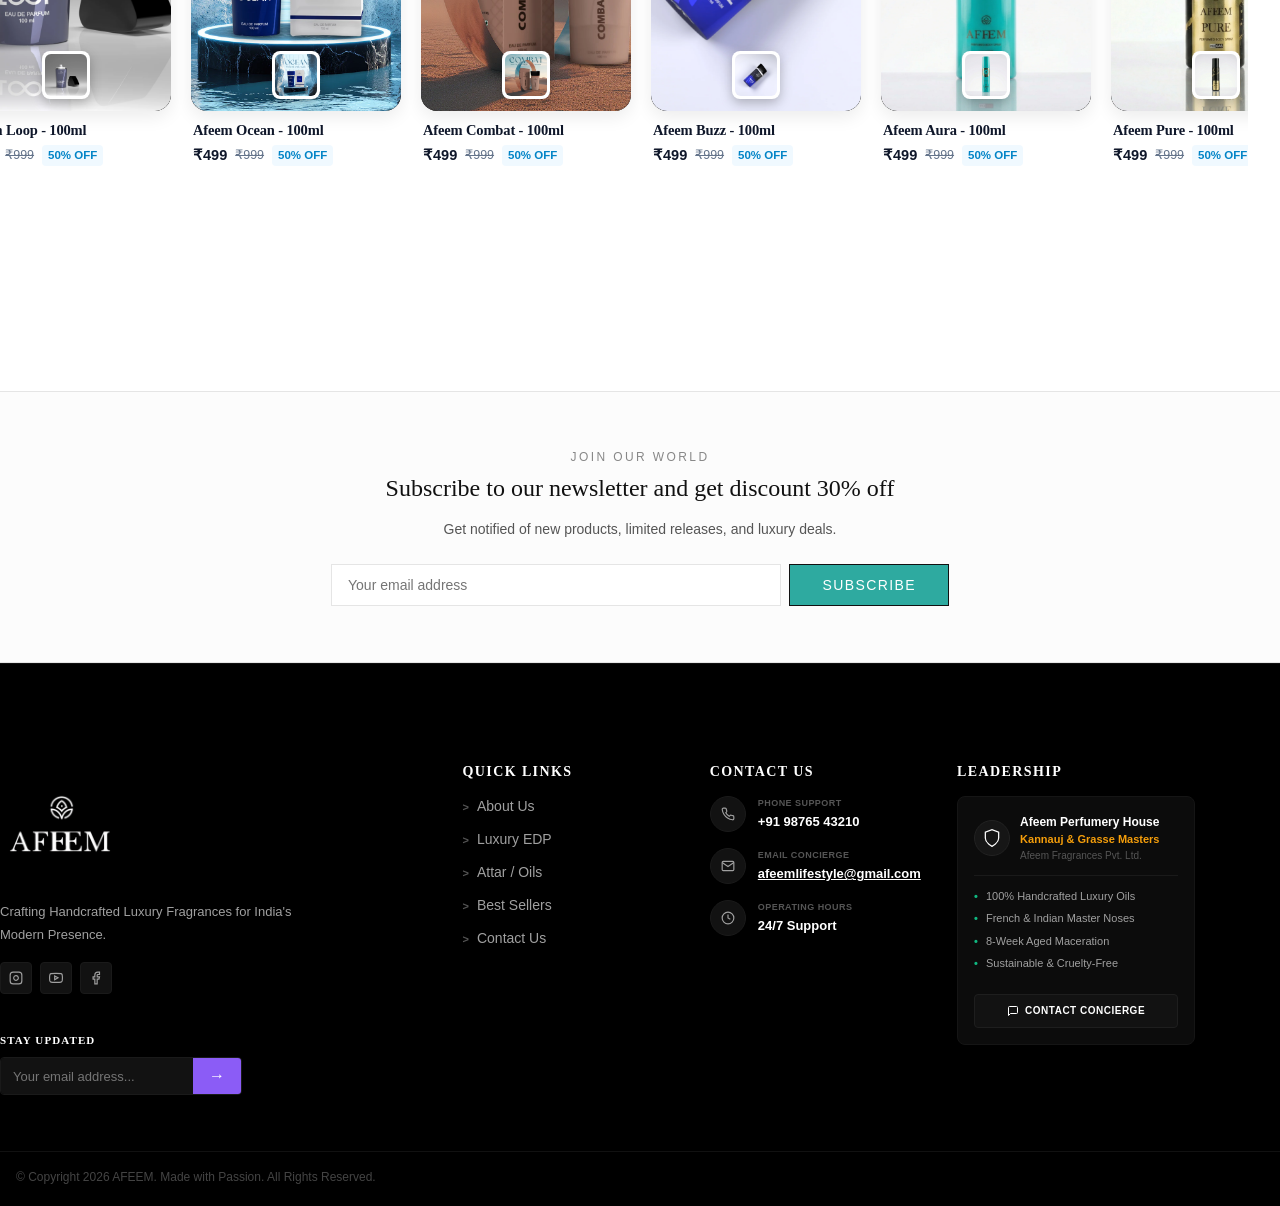
==== commit 0d940e28: "Fix PC Desktop & Mobile Phone UI: Sticky Action Bar, Review Cards, and Navigation Drawer" ====
--- a/index.html
+++ b/index.html
@@ -17,17 +17,18 @@
     <!-- Main Navigation Header -->
     <header class="main-header" id="site-header">
         <div class="header-container">
-            <!-- Mobile Menu Toggle with MENU text (afeem.in style) -->
+            <!-- Mobile Menu Toggle (AFEEM Logo on Phone, MENU on Desktop) -->
             <button class="mobile-menu-btn" id="menu-toggle" aria-label="Open navigation menu">
-                <svg width="22" height="22" viewBox="0 0 24 24" fill="none" stroke="currentColor" stroke-width="1.5">
+                <svg width="22" height="22" viewBox="0 0 24 24" fill="none" stroke="currentColor" stroke-width="1.5" class="desktop-menu-icon">
                     <line x1="4" y1="6" x2="20" y2="6"></line>
                     <line x1="4" y1="12" x2="20" y2="12"></line>
                     <line x1="4" y1="18" x2="20" y2="18"></line>
                 </svg>
-                <span class="menu-label-text">MENU</span>
+                <span class="menu-label-text desktop-menu-text">MENU</span>
+                <img src="assets/images/logo/logo.png" alt="AFEEM" class="mobile-menu-brand-logo">
             </button>
 
-            <!-- Brand Logo -->
+            <!-- Brand Logo (Centered on Desktop) -->
             <div class="logo">
                 <a href="index.html">
                     <img src="assets/images/logo/logo.png" alt="AFEEM" class="brand-logo-img">
@@ -44,9 +45,9 @@
                 </ul>
             </nav>
 
-            <!-- Header Action Icons -->
+            <!-- Header Action Icons (Tightly Grouped Search, Profile, Wishlist, Cart) -->
             <div class="header-actions">
-                <button class="action-btn" id="search-trigger" aria-label="Search website">
+                <button class="action-btn" id="search-trigger" aria-label="Open search bar">
                     <svg width="20" height="20" viewBox="0 0 24 24" fill="none" stroke="currentColor" stroke-width="1.5">
                         <circle cx="11" cy="11" r="8"></circle>
                         <line x1="21" y1="21" x2="16.65" y2="16.65"></line>
--- a/assets/css/variables.css
+++ b/assets/css/variables.css
@@ -33,9 +33,9 @@
     --font-size-md: 1.125rem;  /* 18px */
     --font-size-lg: 1.25rem;   /* 20px */
     --font-size-xl: 1.5rem;    /* 24px */
-    --font-size-2xl: 2rem;     /* 32px */
-    --font-size-3xl: 2.5rem;   /* 40px */
-    --font-size-4xl: 3.5rem;   /* 56px */
+    --font-size-2xl: clamp(1.5rem, 3.5vw, 2rem);    /* Fluid 24px - 32px */
+    --font-size-3xl: clamp(1.75rem, 4vw, 2.5rem);   /* Fluid 28px - 40px */
+    --font-size-4xl: clamp(2.25rem, 5vw, 3.5rem);   /* Fluid 36px - 56px */
 
     --font-weight-light: 300;
     --font-weight-regular: 400;
--- a/assets/css/style.css
+++ b/assets/css/style.css
@@ -369,7 +369,7 @@
     width: 100%;
     height: 100%;
     background-size: cover;
-    background-position: center top; /* Ensures top bottle cap is 100% visible without cutoff */
+    background-position: center 38%; /* Ensures top cap & bottom pedestal both fit 100% in viewport */
     background-repeat: no-repeat;
     display: flex;
     align-items: center;
@@ -543,23 +543,32 @@
     left: 50%;
     transform: translateX(-50%);
     display: flex;
+    align-items: center;
     gap: 10px;
     z-index: 10;
+    padding: 8px 18px;
+    background: rgba(15, 23, 42, 0.45);
+    backdrop-filter: blur(12px);
+    -webkit-backdrop-filter: blur(12px);
+    border-radius: 30px;
+    border: 1px solid rgba(255, 255, 255, 0.2);
+    box-shadow: 0 8px 24px rgba(0, 0, 0, 0.25);
 }
 
 .dot {
     width: 10px;
     height: 10px;
     border-radius: 50%;
-    background-color: rgba(0, 0, 0, 0.25);
+    background-color: rgba(255, 255, 255, 0.45);
     cursor: pointer;
-    transition: all 0.3s ease;
+    transition: all 0.35s cubic-bezier(0.4, 0, 0.2, 1);
 }
 
 .dot.active {
     background-color: #2eaaa0;
     width: 28px;
     border-radius: 12px;
+    box-shadow: 0 0 10px rgba(46, 170, 160, 0.6);
 }
 
 /* RIGHT: Deals Sidebar */
@@ -2100,14 +2109,28 @@
    Product Detail 3-Column Luxury Layout
    ========================================================================== */
 .product-details-section {
-    padding: 12px 0 0;
-    margin-bottom: 0;
+    max-width: 1440px;
+    margin: 0 auto;
+    padding: 12px 40px 0 !important;
+    box-sizing: border-box;
+}
+
+@media screen and (max-width: 1200px) {
+    .product-details-section {
+        padding: 12px 24px 0 !important;
+    }
+}
+
+@media screen and (max-width: 768px) {
+    .product-details-section {
+        padding: 12px 16px 0 !important;
+    }
 }
 
 .product-three-col-layout {
     display: grid;
     grid-template-columns: 27% 45% 28%;
-    gap: 20px;
+    gap: 24px;
     align-items: start;
 }
 
@@ -2421,6 +2444,265 @@
     color: #27ae60;
     margin-right: 6px;
     font-size: 10px;
+}
+
+/* ==========================================================================
+   Image 3 Wireframe: Top Horizontal Dropdown Filters Bar & 2-Col Layout
+   ========================================================================== */
+.top-horizontal-filters-section {
+    padding: 16px 0 24px;
+}
+
+.top-filters-bar {
+    display: flex;
+    align-items: center;
+    justify-content: flex-start;
+    gap: 16px;
+    background: #ffffff;
+    border: 1px solid #e2e8f0;
+    border-radius: 12px;
+    padding: 12px 20px;
+    box-shadow: 0 4px 16px rgba(0, 0, 0, 0.04);
+}
+
+.filter-dropdown-wrapper {
+    position: relative;
+}
+
+.filter-dropdown-btn {
+    display: flex;
+    align-items: center;
+    gap: 8px;
+    background: #f8fafc;
+    border: 1px solid #cbd5e1;
+    border-radius: 8px;
+    padding: 9px 16px;
+    font-size: 11.5px;
+    font-weight: 800;
+    color: #0f172a;
+    letter-spacing: 0.06em;
+    cursor: pointer;
+    transition: all 0.2s ease;
+}
+
+.filter-dropdown-btn:hover,
+.filter-dropdown-wrapper.open .filter-dropdown-btn {
+    background: #ffffff;
+    border-color: #2f889a;
+    color: #2f889a;
+    box-shadow: 0 2px 8px rgba(47, 136, 154, 0.15);
+}
+
+.filter-dropdown-btn svg {
+    transition: transform 0.2s ease;
+}
+
+.filter-dropdown-wrapper.open .filter-dropdown-btn svg {
+    transform: rotate(180deg);
+}
+
+.filter-dropdown-menu {
+    display: none;
+    position: absolute;
+    top: calc(100% + 8px);
+    left: 0;
+    min-width: 240px;
+    background: #ffffff;
+    border: 1px solid #e2e8f0;
+    border-radius: 14px;
+    padding: 16px 18px;
+    box-shadow: 0 16px 40px -8px rgba(15, 23, 42, 0.15), 0 0 0 1px rgba(15, 23, 42, 0.05);
+    z-index: 500;
+}
+
+.filter-dropdown-wrapper.open .filter-dropdown-menu {
+    display: block;
+    animation: dropdownPopIn 0.2s cubic-bezier(0.16, 1, 0.3, 1);
+}
+
+@keyframes dropdownPopIn {
+    from {
+        opacity: 0;
+        transform: translateY(-8px) scale(0.97);
+    }
+    to {
+        opacity: 1;
+        transform: translateY(0) scale(1);
+    }
+}
+
+.dropdown-header-label {
+    font-size: 10px;
+    font-weight: 800;
+    letter-spacing: 0.1em;
+    color: #94a3b8;
+    text-transform: uppercase;
+    margin-bottom: 12px;
+    padding-bottom: 6px;
+    border-bottom: 1px solid #f1f5f9;
+}
+
+/* Size Popover Grid */
+.dropdown-menu-size-popover {
+    min-width: 260px;
+}
+
+.luxury-size-pills-grid {
+    display: grid;
+    grid-template-columns: repeat(2, 1fr);
+    gap: 8px;
+}
+
+.luxury-size-pill {
+    padding: 10px 14px !important;
+    background: #f8fafc !important;
+    border: 1px solid #cbd5e1 !important;
+    border-radius: 8px !important;
+    font-size: 11.5px !important;
+    font-weight: 700 !important;
+    color: #334155 !important;
+    cursor: pointer !important;
+    transition: all 0.2s ease !important;
+    text-align: center !important;
+}
+
+.luxury-size-pill:hover {
+    background: #ffffff !important;
+    border-color: #2f889a !important;
+    color: #2f889a !important;
+}
+
+.luxury-size-pill.active {
+    background: #0f172a !important;
+    border-color: #0f172a !important;
+    color: #ffffff !important;
+    box-shadow: 0 4px 12px rgba(15, 23, 42, 0.2) !important;
+}
+
+/* Checkbox & Scent List items in dropdown */
+.dropdown-menu-options-list {
+    display: flex;
+    flex-direction: column;
+    gap: 8px;
+}
+
+.dropdown-menu-options-list .custom-filter-checkbox {
+    display: flex;
+    align-items: center;
+    gap: 8px;
+    padding: 6px 8px;
+    border-radius: 6px;
+    font-size: 12.5px;
+    font-weight: 600;
+    color: #334155;
+    cursor: pointer;
+    transition: background 0.15s ease;
+}
+
+.dropdown-menu-options-list .custom-filter-checkbox:hover {
+    background: #f8fafc;
+    color: #2f889a;
+}
+
+.luxury-scent-list li {
+    padding: 8px 10px !important;
+    border-radius: 6px !important;
+    font-size: 12.5px !important;
+    font-weight: 600 !important;
+    color: #334155 !important;
+    transition: all 0.15s ease !important;
+}
+
+.luxury-scent-list li:hover,
+.luxury-scent-list li.active {
+    background: #f1f5f9 !important;
+    color: #0f172a !important;
+    font-weight: 700 !important;
+}
+
+.top-filters-right-actions {
+    margin-left: auto;
+    display: flex;
+    align-items: center;
+    gap: 12px;
+}
+
+.reset-filters-btn {
+    background: transparent;
+    border: 1px solid #cbd5e1;
+    border-radius: 20px;
+    padding: 7px 16px;
+    font-size: 11px;
+    font-weight: 700;
+    color: #64748b;
+    cursor: pointer;
+    transition: all 0.2s ease;
+}
+
+.reset-filters-btn:hover {
+    border-color: #ef4444;
+    color: #ef4444;
+    background: #fef2f2;
+}
+
+/* 2-Column Main Layout: Left Sidebar + Right Products Grid */
+.shop-main-2col-layout {
+    display: grid;
+    grid-template-columns: 240px 1fr;
+    gap: 32px;
+    align-items: start;
+    padding-bottom: 60px;
+}
+
+.shop-left-sidebar {
+    background: #ffffff;
+    border: 1px solid #e2e8f0;
+    border-radius: 14px;
+    padding: 20px;
+    box-shadow: 0 4px 16px rgba(0, 0, 0, 0.03);
+    position: sticky;
+    top: 100px;
+}
+
+.sidebar-category-title {
+    font-family: var(--font-heading);
+    font-size: 12px;
+    font-weight: 800;
+    letter-spacing: 0.1em;
+    color: #0f172a;
+    text-transform: uppercase;
+    padding-bottom: 12px;
+    border-bottom: 1.5px solid #2f889a;
+    margin-bottom: 14px;
+}
+
+.shop-left-sidebar .filter-link-list {
+    display: flex;
+    flex-direction: column;
+    gap: 6px;
+}
+
+.shop-left-sidebar .filter-pill-link {
+    display: block;
+    padding: 10px 14px;
+    border-radius: 8px;
+    color: #475569;
+    font-size: 13px;
+    font-weight: 600;
+    text-decoration: none;
+    transition: all 0.2s ease;
+}
+
+.shop-left-sidebar .filter-pill-link:hover {
+    background: #f8fafc;
+    color: #2f889a;
+}
+
+.shop-left-sidebar .filter-pill-link.active {
+    background: #eef8f7;
+    color: #2f889a;
+    font-weight: 800;
+    border-left: 3px solid #2f889a;
 }
 
 /* Visitor counter ticker */
@@ -6084,22 +6366,40 @@
 
 .reels-carousel-wrapper {
     position: relative;
-    width: 100%;
+    width: 100vw;
+    left: 50%;
+    right: 50%;
+    margin-left: -50vw;
+    margin-right: -50vw;
     overflow: hidden;
     margin-top: 30px;
 }
 
 .reels-carousel-track-container {
     width: 100%;
-    overflow: hidden;
-    padding: 10px 0 20px;
+    overflow-x: auto;
+    overflow-y: hidden;
+    -webkit-overflow-scrolling: touch;
+    scroll-snap-type: x mandatory;
+    scrollbar-width: none;
+    -ms-overflow-style: none;
+    padding: 10px 16px 24px;
+    cursor: grab;
+}
+
+.reels-carousel-track-container::-webkit-scrollbar {
+    display: none;
+}
+
+.reels-carousel-track-container.active-drag {
+    cursor: grabbing;
+    user-select: none;
 }
 
 .reels-carousel-track {
     display: flex;
     gap: 20px;
     width: max-content;
-    animation: reelsMarquee 35s linear infinite;
     will-change: transform;
 }
 
--- a/assets/css/responsive.css
+++ b/assets/css/responsive.css
@@ -306,6 +306,81 @@
         text-align: center;
     }
 
+    /* Mobile Product Page Layout & Horizontal Touch-Swipe Gallery */
+    .product-three-col-layout {
+        display: flex !important;
+        flex-direction: column !important;
+        gap: 20px !important;
+    }
+
+    /* Requirement 1: Move Gallery Images & Video FIRST to the very top on Mobile */
+    .product-col-center {
+        order: 1 !important;
+        width: 100% !important;
+        margin-bottom: 10px !important;
+    }
+
+    /* Requirement 2: Title, Selected Size & Best For Occasions SECOND below Gallery */
+    .product-col-left {
+        order: 2 !important;
+        width: 100% !important;
+    }
+
+    /* Requirement 3: Sizing, Buy Form & Range THIRD */
+    .product-col-right {
+        order: 3 !important;
+        width: 100% !important;
+    }
+
+    /* Requirement 4: Horizontal Left-to-Right Touch-Swipe Image & Video Gallery on Phone ONLY */
+    .product-thumbnails-nav-strip {
+        display: none !important;
+    }
+
+    .product-gallery-wrapper {
+        display: block !important;
+        width: 100vw !important;
+        margin-left: calc(-50vw + 50%) !important;
+    }
+
+    .product-main-media-stack {
+        display: flex !important;
+        flex-direction: row !important;
+        overflow-x: auto !important;
+        overflow-y: hidden !important;
+        scroll-snap-type: x mandatory !important;
+        -webkit-overflow-scrolling: touch !important;
+        gap: 14px !important;
+        padding: 4px 16px 16px !important;
+        width: 100% !important;
+        box-sizing: border-box !important;
+        scrollbar-width: none !important;
+    }
+
+    .product-main-media-stack::-webkit-scrollbar {
+        display: none !important;
+    }
+
+    .product-main-media-stack .gallery-stacked-image,
+    .product-main-media-stack .gallery-stacked-video {
+        flex: 0 0 85vw !important;
+        width: 85vw !important;
+        height: 380px !important;
+        border-radius: 16px !important;
+        overflow: hidden !important;
+        scroll-snap-align: center !important;
+        box-shadow: 0 6px 20px rgba(0, 0, 0, 0.08) !important;
+    }
+
+    .product-main-media-stack img,
+    .product-main-media-stack video,
+    .product-main-media-stack iframe {
+        width: 100% !important;
+        height: 100% !important;
+        object-fit: cover !important;
+        border-radius: 16px !important;
+    }
+
     /* Product Page Specifics */
     .purchase-actions {
         flex-direction: column;
@@ -352,43 +427,1416 @@
         padding: var(--spacing-sm) var(--spacing-xs);
     }
 
-    /* Mobile Sticky Bottom Action Bar tweaks */
+    /* High-End Mobile Collapsible Sticky Bottom Bar with Up-Arrow Chevron Toggle */
     .sticky-bottom-action-bar {
-        padding: 8px 0;
-        bottom: -100px;
-    }
-    .sticky-bar-product-info {
-        display: none; /* Hide product title and price on small mobile to fit items */
-    }
+        position: fixed !important;
+        bottom: 0 !important;
+        left: 0 !important;
+        right: 0 !important;
+        width: 100% !important;
+        background: #ffffff !important;
+        box-shadow: 0 -10px 30px rgba(0, 0, 0, 0.15) !important;
+        border-top: 1px solid #cbd5e1 !important;
+        padding: 0 !important;
+        z-index: 9999 !important;
+        box-sizing: border-box !important;
+        transition: all 0.3s cubic-bezier(0.16, 1, 0.3, 1) !important;
+    }
+
     .sticky-bar-container {
-        justify-content: center;
-        gap: var(--spacing-xs);
-        padding: 0 var(--spacing-sm);
-    }
+        display: flex !important;
+        flex-direction: column !important;
+        width: 100% !important;
+        max-width: 100% !important;
+        padding: 0 !important;
+        box-sizing: border-box !important;
+    }
+
+    /* Up/Down Expand Chevron Toggle Button */
+    .sticky-expand-toggle-btn {
+        display: flex !important;
+        align-items: center !important;
+        justify-content: center !important;
+        gap: 6px !important;
+        width: 100% !important;
+        padding: 5px 12px !important;
+        background: #f8fafc !important;
+        border: none !important;
+        border-bottom: 1px solid #e2e8f0 !important;
+        color: #475569 !important;
+        font-size: 10.5px !important;
+        font-weight: 800 !important;
+        letter-spacing: 0.08em !important;
+        cursor: pointer !important;
+    }
+
+    .sticky-expanded-active .sticky-chevron-icon {
+        transform: rotate(180deg) !important;
+    }
+
+    /* Expandable Options Drawer Row (Hidden by default, slides out when active) */
+    .sticky-expandable-drawer {
+        display: none !important;
+        padding: 12px 16px !important;
+        background: #f1f5f9 !important;
+        border-bottom: 1px solid #cbd5e1 !important;
+        align-items: center !important;
+        justify-content: space-between !important;
+        gap: 16px !important;
+    }
+
+    .sticky-expanded-active .sticky-expandable-drawer {
+        display: flex !important;
+    }
+
+    .sticky-option-group,
+    .sticky-quantity-group {
+        display: flex !important;
+        align-items: center !important;
+        gap: 8px !important;
+    }
+
     .sticky-size-select {
-        height: 36px;
-        font-size: 11px;
-        padding: 0 20px 0 8px;
-        background-position: right 6px center;
-    }
+        height: 38px !important;
+        font-size: 12px !important;
+        font-weight: 600 !important;
+        border-radius: 8px !important;
+        border: 1px solid #cbd5e1 !important;
+        padding: 0 20px 0 8px !important;
+    }
+
     .sticky-quantity-picker {
-        height: 36px;
-    }
-    .sticky-qty-btn {
-        width: 24px;
-        font-size: 14px;
-    }
-    .sticky-quantity-picker input {
-        width: 24px;
-        font-size: 11px;
-    }
+        height: 38px !important;
+        border-radius: 8px !important;
+        border: 1px solid #cbd5e1 !important;
+    }
+
+    /* Always Visible Main Bar Row: Price + ADD TO CART Button */
+    .sticky-main-bar-row {
+        display: flex !important;
+        align-items: center !important;
+        justify-content: space-between !important;
+        gap: 12px !important;
+        padding: 10px 14px !important;
+        width: 100% !important;
+        box-sizing: border-box !important;
+    }
+
+    .sticky-bar-price-info {
+        display: flex !important;
+        flex-direction: column !important;
+        justify-content: center !important;
+        flex-shrink: 0 !important;
+    }
+
+    .sticky-product-price {
+        font-size: 17px !important;
+        font-weight: 800 !important;
+        color: #0f172a !important;
+        line-height: 1.1 !important;
+    }
+
+    .sticky-add-to-cart-btn,
+    .add-to-cart-btn,
+    .add-to-cart-teal-btn {
+        flex: 1 !important;
+        height: 44px !important;
+        background: #111111 !important;
+        color: #ffffff !important;
+        font-size: 13.5px !important;
+        font-weight: 800 !important;
+        letter-spacing: 0.05em !important;
+        text-transform: uppercase !important;
+        border-radius: 10px !important;
+        border: none !important;
+        box-shadow: 0 4px 14px rgba(0, 0, 0, 0.25) !important;
+        display: flex !important;
+        align-items: center !important;
+        justify-content: center !important;
+        white-space: nowrap !important;
+        padding: 0 18px !important;
+        cursor: pointer !important;
+    }
+}
+
+/* ==========================================================================
+   Enterprise Responsive Extensions (320px to 2560px Ultra-Wide)
+   ========================================================================== */
+
+/* Ultra-Wide Displays (1920px - 2560px) */
+@media screen and (min-width: 1920px) {
+    .container {
+        max-width: 1728px;
+    }
+    .slide-content-wrap {
+        max-width: 1728px;
+    }
+}
+
+/* Mobile Image 3 Catalog Layout Rules */
+@media screen and (max-width: 991px) {
+    .shop-main-2col-layout {
+        grid-template-columns: 1fr !important;
+        gap: 20px !important;
+    }
+
+    .shop-left-sidebar {
+        position: static !important;
+        width: 100% !important;
+        box-sizing: border-box !important;
+    }
+
+    .shop-left-sidebar .filter-link-list {
+        display: flex !important;
+        flex-direction: row !important;
+        overflow-x: auto !important;
+        white-space: nowrap !important;
+        gap: 8px !important;
+        padding-bottom: 6px !important;
+        scrollbar-width: none !important;
+    }
+
+    .shop-left-sidebar .filter-link-list::-webkit-scrollbar {
+        display: none !important;
+    }
+}
+
+/* Mobile Specific Catalog Space Management Rules (<768px Phone Only) */
+.mobile-catalog-toolbar-section {
+    display: none;
+}
+
+@media screen and (max-width: 768px) {
+    /* Hide bulky top dropdowns and sidebar on mobile */
+    .top-horizontal-filters-section,
+    .shop-left-sidebar {
+        display: none !important;
+    }
+
+    /* Hide 'Showing All Fragrances' text on mobile to let ALL PRODUCTS sit on 1 line */
+    #filter-active-count-label {
+        display: none !important;
+    }
+
+    .badge-title {
+        white-space: nowrap !important;
+        font-size: 1.25rem !important;
+        letter-spacing: 0.05em !important;
+    }
+
+    /* Display sleek mobile compact toolbar */
+    .mobile-catalog-toolbar-section {
+        display: flex !important;
+        align-items: center !important;
+        justify-content: space-between !important;
+        gap: 10px !important;
+        padding: 10px 16px 12px !important;
+        background: #ffffff !important;
+        border-bottom: 1px solid #f1f5f9 !important;
+    }
+
+    /* Sleek Square / Rectangle Filter Button */
+    .mobile-filter-trigger-btn {
+        display: inline-flex !important;
+        align-items: center !important;
+        gap: 8px !important;
+        background: #0f172a !important;
+        color: #ffffff !important;
+        border: none !important;
+        border-radius: 8px !important;
+        padding: 10px 16px !important;
+        font-size: 11px !important;
+        font-weight: 800 !important;
+        letter-spacing: 0.08em !important;
+        flex-shrink: 0 !important;
+        box-shadow: 0 4px 12px rgba(15, 23, 42, 0.2) !important;
+        cursor: pointer !important;
+    }
+
+    /* Luxury Range Dropdown Selector on Mobile */
+    .mobile-category-select-wrap {
+        flex: 1 !important;
+        min-width: 0 !important;
+    }
+
+    .mobile-category-select-dropdown {
+        width: 100% !important;
+        height: 38px !important;
+        background: #f8fafc !important;
+        border: 1px solid #cbd5e1 !important;
+        border-radius: 8px !important;
+        padding: 0 12px !important;
+        font-size: 11.5px !important;
+        font-weight: 700 !important;
+        color: #0f172a !important;
+        box-sizing: border-box !important;
+        outline: none !important;
+        white-space: nowrap !important;
+        overflow: hidden !important;
+        text-overflow: ellipsis !important;
+    }
+}
+
+/* Mobile Filter Bottom Sheet Drawer Modal */
+.mobile-filter-drawer-overlay {
+    position: fixed !important;
+    top: 0 !important;
+    left: 0 !important;
+    right: 0 !important;
+    bottom: 0 !important;
+    z-index: 999999 !important;
+    display: flex !important;
+    justify-content: flex-end !important;
+    flex-direction: column !important;
+    visibility: visible !important;
+    opacity: 1 !important;
+    transition: opacity 0.3s ease !important;
+}
+
+.mobile-filter-drawer-overlay.hidden {
+    display: none !important;
+    visibility: hidden !important;
+    opacity: 0 !important;
+    pointer-events: none !important;
+}
+
+.mobile-drawer-backdrop {
+    position: absolute !important;
+    top: 0 !important;
+    left: 0 !important;
+    right: 0 !important;
+    bottom: 0 !important;
+    background: rgba(15, 23, 42, 0.65) !important;
+    backdrop-filter: blur(4px) !important;
+    z-index: 1 !important;
+}
+
+.mobile-drawer-sheet {
+    position: relative !important;
+    z-index: 10 !important;
+    background: #ffffff !important;
+    border-radius: 20px 20px 0 0 !important;
+    max-height: 85vh !important;
+    height: auto !important;
+    display: flex !important;
+    flex-direction: column !important;
+    box-shadow: 0 -12px 40px rgba(0, 0, 0, 0.35) !important;
+    transform: translateY(0) !important;
+    animation: slideUpSheet 0.3s cubic-bezier(0.16, 1, 0.3, 1) !important;
+}
+
+@keyframes slideUpSheet {
+    from {
+        transform: translateY(100%);
+    }
+    to {
+        transform: translateY(0);
+    }
+}
+
+.mobile-drawer-header {
+    display: flex;
+    align-items: center;
+    justify-content: space-between;
+    padding: 16px 20px;
+    border-bottom: 1px solid #e2e8f0;
+}
+
+.mobile-drawer-header h3 {
+    font-size: 14px;
+    font-weight: 800;
+    letter-spacing: 0.08em;
+    color: #0f172a;
+    margin: 0;
+}
+
+.mobile-drawer-close-btn {
+    background: #f1f5f9;
+    border: none;
+    width: 32px;
+    height: 32px;
+    border-radius: 50%;
+    font-size: 20px;
+    color: #475569;
+    cursor: pointer;
+    display: flex;
+    align-items: center;
+    justify-content: center;
+}
+
+.mobile-drawer-body {
+    padding: 20px;
+    overflow-y: auto;
+    flex: 1;
+    display: flex;
+    flex-direction: column;
+    gap: 20px;
+}
+
+.mobile-filter-group {
+    display: flex;
+    flex-direction: column;
+    gap: 10px;
+}
+
+.mobile-filter-label {
+    font-size: 11px;
+    font-weight: 800;
+    letter-spacing: 0.08em;
+    color: #94a3b8;
+    text-transform: uppercase;
+}
+
+.mobile-filter-select {
+    width: 100%;
+    padding: 10px 14px;
+    border-radius: 10px;
+    border: 1px solid #cbd5e1;
+    font-size: 13px;
+    font-weight: 700;
+    color: #0f172a;
+    background: #f8fafc;
+}
+
+.mobile-checkbox-grid {
+    display: flex;
+    flex-direction: column;
+    gap: 8px;
+}
+
+.mobile-custom-cb {
+    display: flex;
+    align-items: center;
+    gap: 10px;
+    padding: 8px 12px;
+    background: #f8fafc;
+    border-radius: 8px;
+    font-size: 13px;
+    font-weight: 600;
+    color: #334155;
+}
+
+.mobile-size-swatches,
+.mobile-scent-grid {
+    display: grid;
+    grid-template-columns: repeat(2, 1fr);
+    gap: 8px;
+}
+
+.mobile-size-btn,
+.mobile-scent-btn {
+    padding: 10px;
+    border-radius: 8px;
+    border: 1px solid #cbd5e1;
+    background: #f8fafc;
+    font-size: 12px;
+    font-weight: 700;
+    color: #334155;
+    text-align: center;
+    cursor: pointer;
+    display: flex;
+    align-items: center;
+    justify-content: center;
+    gap: 8px;
+}
+
+.mobile-size-btn.active,
+.mobile-scent-btn.active {
+    background: #0f172a;
+    color: #ffffff;
+    border-color: #0f172a;
+}
+
+.mobile-drawer-footer {
+    display: flex;
+    align-items: center;
+    gap: 12px;
+    padding: 16px 20px;
+    border-top: 1px solid #e2e8f0;
+    background: #ffffff;
+}
+
+.mobile-reset-btn {
+    padding: 12px 18px;
+    border-radius: 10px;
+    border: 1px solid #cbd5e1;
+    background: #f8fafc;
+    font-size: 12px;
+    font-weight: 800;
+    color: #64748b;
+    cursor: pointer;
+}
+
+.mobile-apply-btn {
+    flex: 1;
+    padding: 12px 20px;
+    border-radius: 10px;
+    border: none;
+    background: #2f889a;
+    color: #ffffff;
+    font-size: 13px;
+    font-weight: 800;
+    letter-spacing: 0.05em;
+    cursor: pointer;
+    box-shadow: 0 4px 14px rgba(47, 136, 154, 0.35);
+}
+
+    /* Hide slider arrow buttons on mobile to avoid overlapping hero text and cards */
+    .slider-nav {
+        display: none !important;
+    }
+
+    /* Mobile Hero Slider & Portrait Background Image */
+    .hero-slider-section.full-width-hero {
+        height: 560px !important;
+        min-height: 520px !important;
+        max-height: 640px !important;
+    }
+
+    .slide {
+        background-size: cover !important;
+        background-position: center bottom !important;
+    }
+
+    /* Slide 1: High-Resolution Mobile Portrait Image (Uploaded by User) */
+    .slide:nth-child(1) {
+        background-image: url('../images/banner/hero-main-ocean-mobile.jpg') !important;
+        background-position: center bottom !important;
+    }
+
+    .slide-content-wrap {
+        padding: 0 14px !important;
+        height: 100% !important;
+        display: flex !important;
+        align-items: center !important;
+    }
+
+    /* Unboxed Editorial High-Contrast Mobile Hero Text (Zero Box, 100% Full Photo Visibility) */
+    .slide-content.clean-hero-text {
+        background: transparent !important;
+        backdrop-filter: none !important;
+        -webkit-backdrop-filter: none !important;
+        border: none !important;
+        border-radius: 0 !important;
+        padding: 16px 0 !important;
+        box-shadow: none !important;
+        max-width: 65% !important;
+        margin-left: 0 !important;
+    }
+
+    .slide-content.clean-hero-text .slide-subtitle {
+        font-size: 12px !important;
+        font-weight: 800 !important;
+        letter-spacing: 0.12em !important;
+        color: #0f766e !important;
+        margin-bottom: 8px !important;
+        text-transform: uppercase !important;
+        text-shadow: 0 1px 3px rgba(255, 255, 255, 0.8) !important;
+    }
+
+    .slide-content.clean-hero-text .slide-title {
+        font-size: 2.2rem !important;
+        line-height: 1.15 !important;
+        margin-bottom: 12px !important;
+        color: #0d1214 !important;
+        font-weight: 800 !important;
+        text-shadow: 0 1px 4px rgba(255, 255, 255, 0.8) !important;
+    }
+
+    .slide-content.clean-hero-text .slide-tagline {
+        font-size: 13px !important;
+        font-weight: 700 !important;
+        color: #1e293b !important;
+        margin-bottom: 12px !important;
+        line-height: 1.35 !important;
+        text-shadow: 0 1px 3px rgba(255, 255, 255, 0.8) !important;
+    }
+
+    .slide-content.clean-hero-text .slide-offer {
+        font-size: 13px !important;
+        color: #0f766e !important;
+        font-weight: 800 !important;
+        margin-bottom: 20px !important;
+        text-shadow: 0 1px 3px rgba(255, 255, 255, 0.8) !important;
+    }
+
+    .slide-content.clean-hero-text .hero-cta-btn {
+        background: #111111 !important;
+        color: #ffffff !important;
+        font-weight: 800 !important;
+        padding: 12px 22px !important;
+        font-size: 12.5px !important;
+        border-radius: 8px !important;
+        box-shadow: 0 4px 14px rgba(0, 0, 0, 0.25) !important;
+    }
+
+    .hero-brand-mark {
+        margin-bottom: 10px !important;
+    }
+
+    .hero-logo-img {
+        height: 32px !important;
+    }
+
+    .slider-dots {
+        bottom: 16px !important;
+        padding: 6px 14px !important;
+    }
+
+    /* 3D Coverflow Showcase Mobile Scaling */
+    .coverflow-3d-container {
+        height: 430px !important;
+    }
+
+    .coverflow-card {
+        width: 270px !important;
+        height: 370px !important;
+        margin-left: -135px !important;
+        margin-top: -185px !important;
+    }
+
+    .card-3d-img {
+        height: 220px !important;
+    }
+
+    .card-3d-bar {
+        background: #111111 !important;
+    }
+
+    /* Footer Newsletter Button Theme Match */
+    .newsletter-form button,
+    .footer-newsletter-btn {
+        background-color: #2eaaa0 !important;
+        color: #ffffff !important;
+    }
+
+    .shoppable-reels-section {
+        padding: 36px 0 !important;
+    }
+}
+
+/* Compact Mobile (320px - 480px) */
+@media screen and (max-width: 480px) {
+    .action-btn,
+    .btn,
+    .size-swatch,
+    .modal-close {
+        min-width: 44px !important;
+        min-height: 44px !important;
+    }
+
+    .brand-feature-badges-grid,
+    .trust-badges-grid {
+        grid-template-columns: 1fr !important;
+        gap: 16px !important;
+    }
+}
+
+/* Phone & Tablet Header & Footer Layout (max-width: 991px) */
+@media screen and (max-width: 991px) {
+    .header-container {
+        display: flex !important;
+        align-items: center !important;
+        justify-content: space-between !important;
+        position: relative !important;
+        padding: 0 16px !important;
+        height: 64px !important;
+    }
+
+    .mobile-menu-trigger {
+        display: flex !important;
+        align-items: center !important;
+        gap: 6px !important;
+        z-index: 15 !important;
+        background: transparent !important;
+        border: none !important;
+        padding: 4px !important;
+        margin: 0 !important;
+    }
+
+    .logo {
+        position: absolute !important;
+        left: 50% !important;
+        top: 50% !important;
+        transform: translate(-50%, -50%) !important;
+        z-index: 15 !important;
+        margin: 0 !important;
+        padding: 0 !important;
+        text-align: center !important;
+    }
+
+    .brand-logo-img {
+        height: 36px !important;
+        width: auto !important;
+        object-fit: contain !important;
+    }
+
+    .header-actions {
+        display: flex !important;
+        align-items: center !important;
+        gap: 10px !important;
+        z-index: 15 !important;
+        margin-left: auto !important;
+    }
+
+    .header-actions .action-btn {
+        width: 36px !important;
+        height: 36px !important;
+        min-width: 36px !important;
+        min-height: 36px !important;
+        padding: 0 !important;
+        display: flex !important;
+        align-items: center !important;
+        justify-content: center !important;
+    }
+
+    .header-actions .action-btn svg {
+        width: 20px !important;
+        height: 20px !important;
+    }
+}
+
+/* Desktop default for mobile-menu-brand-logo */
+.mobile-menu-brand-logo {
+    display: none !important;
+}
+
+/* Phone Screen Specific Header (max-width: 576px) */
+@media screen and (max-width: 576px) {
+    .header-container {
+        display: flex !important;
+        align-items: center !important;
+        justify-content: space-between !important;
+        padding: 0 12px !important;
+        height: 64px !important;
+    }
+
+    /* Hide center logo on phone to avoid duplication */
+    .header-container > .logo,
+    .desktop-only-logo {
+        display: none !important;
+    }
+
+    /* Hide desktop menu icon and MENU text on phone */
+    .desktop-menu-icon,
+    .desktop-menu-text {
+        display: none !important;
+    }
+
+    /* Left Side: BIG, PROMINENT AFEEM LOGO IMAGE (Height 42px, Width auto) */
+    .mobile-menu-btn,
+    .mobile-menu-trigger {
+        display: flex !important;
+        align-items: center !important;
+        background: transparent !important;
+        border: none !important;
+        padding: 0 !important;
+        margin: 0 !important;
+        cursor: pointer !important;
+        z-index: 20 !important;
+        flex-shrink: 0 !important;
+    }
+
+    .mobile-menu-brand-logo {
+        display: block !important;
+        height: 52px !important;
+        max-height: 52px !important;
+        width: auto !important;
+        transform: scale(1.35) !important;
+        transform-origin: left center !important;
+        margin-left: 8px !important;
+        object-fit: contain !important;
+    }
+
+    /* Right Action Icons Row: Tightly grouped Search, Profile, Wishlist, Cart */
+    .header-actions {
+        display: flex !important;
+        flex-direction: row !important;
+        align-items: center !important;
+        justify-content: flex-end !important;
+        gap: 6px !important;
+        z-index: 20 !important;
+        margin-left: auto !important;
+        flex: none !important;
+        width: auto !important;
+    }
+
+    .header-actions .action-btn {
+        width: 32px !important;
+        height: 32px !important;
+        min-width: 32px !important;
+        min-height: 32px !important;
+        padding: 0 !important;
+        display: flex !important;
+        align-items: center !important;
+        justify-content: center !important;
+    }
+
+    .header-actions .action-btn svg {
+        width: 19px !important;
+        height: 19px !important;
+    }
+
+    .header-actions #search-trigger,
+    .header-actions #account-trigger,
+    .header-actions #wishlist-trigger,
+    .header-actions #cart-trigger {
+        display: flex !important;
+        margin: 0 !important;
+    }
+}
+
+/* Desktop & Laptop Footer (min-width: 577px) - Left Aligned Multi-Column Layout */
+@media screen and (min-width: 577px) {
+    .footer-container {
+        display: grid !important;
+        grid-template-columns: 2fr 1fr 1fr 1.5fr !important;
+        text-align: left !important;
+        gap: 32px !important;
+        padding: 60px 0 40px !important;
+    }
+
+    .footer-brand-col,
+    .footer-col,
+    .footer-links-col,
+    .footer-contact-col {
+        display: flex !important;
+        flex-direction: column !important;
+        align-items: flex-start !important;
+        text-align: left !important;
+    }
+
+    .footer-brand-col .footer-logo {
+        margin: 0 0 16px 0 !important;
+    }
+
+    .footer-brand-col p {
+        max-width: 320px !important;
+        margin: 0 0 16px 0 !important;
+        text-align: left !important;
+    }
+
+    .social-links-row,
+    .social-links {
+        justify-content: flex-start !important;
+        margin: 0 !important;
+    }
+
+    .newsletter-box,
+    .newsletter-form {
+        max-width: 100% !important;
+        margin: 0 !important;
+        text-align: left !important;
+    }
+
+    .footer-col ul,
+    .footer-links-col ul {
+        padding: 0 !important;
+        list-style: none !important;
+        display: flex !important;
+        flex-direction: column !important;
+        align-items: flex-start !important;
+        text-align: left !important;
+    }
+
+    .contact-info-list,
+    .contact-item {
+        justify-content: flex-start !important;
+        text-align: left !important;
+        align-items: flex-start !important;
+    }
+
+    .contact-item {
+        flex-direction: row !important;
+        gap: 12px !important;
+    }
+
+    .footer-bottom {
+        text-align: left !important;
+        justify-content: space-between !important;
+    }
+}
+
+/* Phone Screen ONLY Footer (max-width: 576px) - Center Aligned */
+@media screen and (max-width: 576px) {
+    .footer-container {
+        display: grid !important;
+        grid-template-columns: 1fr !important;
+        text-align: center !important;
+        gap: 32px !important;
+        padding: 40px 16px 30px !important;
+    }
+
+    .footer-brand-col,
+    .footer-col,
+    .footer-links-col,
+    .footer-contact-col {
+        display: flex !important;
+        flex-direction: column !important;
+        align-items: center !important;
+        text-align: center !important;
+    }
+
+    .footer-brand-col .footer-logo {
+        margin: 0 auto 16px auto !important;
+    }
+
+    .footer-brand-col p {
+        max-width: 320px !important;
+        margin: 0 auto 16px auto !important;
+        text-align: center !important;
+    }
+
+    .social-links-row,
+    .social-links {
+        justify-content: center !important;
+        margin: 0 auto !important;
+    }
+
+    .newsletter-box,
+    .newsletter-form {
+        max-width: 340px !important;
+        margin: 0 auto !important;
+        text-align: center !important;
+    }
+
+    .footer-col ul,
+    .footer-links-col ul {
+        padding: 0 !important;
+        list-style: none !important;
+        display: flex !important;
+        flex-direction: column !important;
+        align-items: center !important;
+        text-align: center !important;
+    }
+
+    .contact-info-list,
+    .contact-item {
+        justify-content: center !important;
+        text-align: center !important;
+        align-items: center !important;
+    }
+
+    .contact-item {
+        flex-direction: column !important;
+        gap: 6px !important;
+    }
+
+    .footer-bottom {
+        text-align: center !important;
+        justify-content: center !important;
+    }
+}
+
+/* Profile Dashboard Responsive Layout (max-width: 768px) */
+@media screen and (max-width: 768px) {
+    .profile-user-flex {
+        flex-direction: column !important;
+        align-items: center !important;
+        text-align: center !important;
+        gap: 16px !important;
+    }
+
+    .profile-avatar-row {
+        flex-direction: column !important;
+        align-items: center !important;
+        text-align: center !important;
+        gap: 12px !important;
+    }
+
+    .profile-avatar-row a {
+        border-right: none !important;
+        padding-right: 0 !important;
+        margin-right: 0 !important;
+        margin-bottom: 8px !important;
+    }
+
+    .profile-header-actions-row {
+        flex-direction: column !important;
+        width: 100% !important;
+        gap: 8px !important;
+    }
+
+    .profile-header-actions-row .btn {
+        width: 100% !important;
+        justify-content: center !important;
+    }
+
+    .profile-main-grid {
+        grid-template-columns: 1fr !important;
+        gap: 20px !important;
+        padding: 20px 0 60px !important;
+    }
+
+    .profile-sidebar-card {
+        padding: 12px !important;
+    }
+
+    .profile-nav-list {
+        display: flex !important;
+        flex-direction: row !important;
+        overflow-x: auto !important;
+        -webkit-overflow-scrolling: touch !important;
+        gap: 8px !important;
+        padding-bottom: 4px !important;
+    }
+
+    .profile-nav-btn {
+        white-space: nowrap !important;
+        padding: 10px 14px !important;
+        font-size: 13px !important;
+    }
+
+    .profile-tab-panel {
+        padding: 20px 16px !important;
+    }
+
+    .profile-form-grid {
+        grid-template-columns: 1fr !important;
+        gap: 16px !important;
+    }
+
+    #profile-address-grid,
+    #profile-wishlist-container {
+        grid-template-columns: 1fr !important;
+    }
+}
+
+/* Image 1 & 2 Fix: Wishlist View Button Position & Cart Drawer Bottom Clearance */
+.drawer,
+#cart-drawer,
+#wishlist-drawer,
+#mobile-menu-drawer,
+.cart-drawer-overlay,
+.wishlist-drawer-overlay {
+    z-index: 99999999 !important;
+}
+
+.drawer-content {
+    display: flex !important;
+    flex-direction: column !important;
+    height: 100vh !important;
+    max-height: 100vh !important;
+    position: fixed !important;
+    top: 0 !important;
+    right: 0 !important;
+    z-index: 99999999 !important;
+    box-sizing: border-box !important;
+    overflow: hidden !important;
+    background: #ffffff !important;
+    box-shadow: -10px 0 40px rgba(0, 0, 0, 0.3) !important;
+}
+
+#mobile-menu-drawer .drawer-content {
+    justify-content: flex-start !important;
+}
+
+#mobile-menu-drawer .drawer-body {
+    flex: 1 1 auto !important;
+    margin-top: 0 !important;
+    padding: 12px 20px !important;
+}
+
+#mobile-menu-drawer .mobile-nav-list {
+    margin-top: 0 !important;
+    padding-top: 0 !important;
+}
+
+.drawer-header {
+    flex-shrink: 0 !important;
+    height: 60px !important;
+    display: flex !important;
+    align-items: center !important;
+    justify-content: space-between !important;
+    padding: 0 20px !important;
+    border-bottom: 1px solid #e2e8f0 !important;
+    background: #ffffff !important;
+}
+
+.drawer-body,
+#cart-drawer-body,
+#wishlist-drawer-body {
+    flex: 1 1 auto !important;
+    overflow-y: auto !important;
+    -webkit-overflow-scrolling: touch !important;
+    padding: 16px 20px 24px !important;
+    max-height: calc(100vh - 260px) !important;
+}
+
+.drawer-footer,
+#cart-drawer-footer,
+#wishlist-drawer-footer {
+    margin-top: auto !important;
+    flex-shrink: 0 !important;
+    position: sticky !important;
+    bottom: 0 !important;
+    background: #ffffff !important;
+    z-index: 999999999 !important;
+    padding: 16px 20px 85px !important; /* 85px bottom clearance ensures BUY NOW & VIEW WISHLIST sit 100% above sticky bar */
+    border-top: 1px solid #e2e8f0 !important;
+    box-shadow: 0 -8px 24px rgba(0, 0, 0, 0.12) !important;
+}
+
+.drawer-footer button,
+.drawer-footer a,
+#cart-drawer-footer button,
+#cart-drawer-footer a,
+#wishlist-drawer-footer button,
+#wishlist-drawer-footer a {
+    position: relative !important;
+    z-index: 9999999999 !important;
+    pointer-events: auto !important;
+    cursor: pointer !important;
+}
+
+/* On Desktop/PC (>768px): Exact Match for Image 2 Desktop Sticky Bottom Action Bar */
+@media screen and (min-width: 769px) {
+    .sticky-bottom-action-bar {
+        display: block !important;
+        position: fixed !important;
+        bottom: 0 !important;
+        left: 0 !important;
+        right: 0 !important;
+        width: 100% !important;
+        background: #ffffff !important;
+        box-shadow: 0 -4px 24px rgba(0, 0, 0, 0.08) !important;
+        border-top: 1px solid #e2e8f0 !important;
+        z-index: 9999 !important;
+        padding: 12px 0 !important;
+    }
+
+    .sticky-bar-container {
+        display: flex !important;
+        flex-direction: row !important;
+        align-items: center !important;
+        justify-content: space-between !important;
+        max-width: 1200px !important;
+        margin: 0 auto !important;
+        padding: 0 24px !important;
+        width: 100% !important;
+        box-sizing: border-box !important;
+    }
+
+    .sticky-desktop-product-title {
+        display: block !important;
+        font-family: var(--font-heading), serif !important;
+        font-size: 18px !important;
+        font-weight: 700 !important;
+        color: #111111 !important;
+    }
+
+    .sticky-expand-toggle-btn,
+    .sticky-expandable-drawer,
+    .mobile-only-price-info,
+    .mobile-main-bar-content {
+        display: none !important;
+    }
+
+    .sticky-main-bar-row {
+        display: flex !important;
+        align-items: center !important;
+        gap: 16px !important;
+    }
+
+    .sticky-desktop-controls-group {
+        display: flex !important;
+        align-items: center !important;
+        gap: 16px !important;
+    }
+
+    .sticky-stock-status {
+        display: inline-flex !important;
+        align-items: center !important;
+        gap: 6px !important;
+        padding: 6px 12px !important;
+        background: #f0fdf4 !important;
+        border: 1px solid #bbf7d0 !important;
+        border-radius: 20px !important;
+        font-size: 12px !important;
+        font-weight: 700 !important;
+        color: #15803d !important;
+        white-space: nowrap !important;
+    }
+
+    .sticky-size-select {
+        height: 40px !important;
+        font-size: 13px !important;
+        font-weight: 700 !important;
+        border-radius: 6px !important;
+        border: 1px solid #cbd5e1 !important;
+        padding: 0 24px 0 12px !important;
+        background: #ffffff !important;
+    }
+
+    .sticky-quantity-picker {
+        height: 40px !important;
+        border-radius: 6px !important;
+        border: 1px solid #cbd5e1 !important;
+        display: flex !important;
+        align-items: center !important;
+        background: #ffffff !important;
+    }
+
+    .sticky-product-price {
+        font-size: 17px !important;
+        font-weight: 800 !important;
+        color: #111111 !important;
+    }
+
     .sticky-add-to-cart-btn {
-        height: 36px;
-        padding: 0 var(--spacing-md);
-        font-size: 11px;
-    }
-    .whatsapp-sticky-icon-btn {
-        width: 36px;
-        height: 36px;
-    }
-}
+        height: 44px !important;
+        background: #ff7a00 !important;
+        color: #ffffff !important;
+        font-size: 13.5px !important;
+        font-weight: 800 !important;
+        letter-spacing: 0.06em !important;
+        text-transform: uppercase !important;
+        padding: 0 32px !important;
+        border-radius: 8px !important;
+        border: none !important;
+        box-shadow: 0 4px 14px rgba(255, 122, 0, 0.35) !important;
+        cursor: pointer !important;
+        white-space: nowrap !important;
+    }
+
+    .sticky-add-to-cart-btn:hover {
+        background: #e66e00 !important;
+    }
+
+    .sticky-wishlist-btn {
+        width: 44px !important;
+        height: 44px !important;
+        border-radius: 8px !important;
+        border: 1px solid #fecaca !important;
+        background: #fff5f5 !important;
+        color: #ef4444 !important;
+        display: flex !important;
+        align-items: center !important;
+        justify-content: center !important;
+        cursor: pointer !important;
+    }
+
+    .sticky-wishlist-btn svg {
+        stroke: #ef4444 !important;
+    }
+}
+
+/* Mobile Navigation Side Drawer & Sticky Bar Styling (<768px) */
+@media screen and (max-width: 768px) {
+    /* Hide Desktop-only elements on Mobile */
+    .sticky-desktop-product-title,
+    .sticky-desktop-controls-group {
+        display: none !important;
+    }
+
+    /* Show Mobile-only elements on Mobile */
+    .sticky-expand-toggle-btn {
+        display: flex !important;
+        align-items: center !important;
+        justify-content: center !important;
+        gap: 6px !important;
+        width: 100% !important;
+        padding: 5px 12px !important;
+        background: #f8fafc !important;
+        border: none !important;
+        border-bottom: 1px solid #e2e8f0 !important;
+        color: #475569 !important;
+        font-size: 10.5px !important;
+        font-weight: 800 !important;
+        letter-spacing: 0.08em !important;
+        cursor: pointer !important;
+    }
+
+    .mobile-main-bar-content {
+        display: flex !important;
+        align-items: center !important;
+        justify-content: space-between !important;
+        gap: 12px !important;
+        width: 100% !important;
+        padding: 10px 14px !important;
+        box-sizing: border-box !important;
+    }
+
+    .mobile-main-bar-content .sticky-bar-price-info {
+        display: flex !important;
+        flex-direction: column !important;
+        justify-content: center !important;
+        flex-shrink: 0 !important;
+    }
+
+    .mobile-add-to-cart-btn {
+        flex: 1 !important;
+        height: 44px !important;
+        background: #ff7a00 !important;
+        color: #ffffff !important;
+        font-size: 13.5px !important;
+        font-weight: 800 !important;
+        letter-spacing: 0.05em !important;
+        text-transform: uppercase !important;
+        border-radius: 10px !important;
+        border: none !important;
+        box-shadow: 0 4px 14px rgba(255, 122, 0, 0.35) !important;
+        display: flex !important;
+        align-items: center !important;
+        justify-content: center !important;
+        white-space: nowrap !important;
+        padding: 0 18px !important;
+        cursor: pointer !important;
+    }
+        font-size: 13.5px !important;
+        font-weight: 800 !important;
+        letter-spacing: 0.05em !important;
+        text-transform: uppercase !important;
+        border-radius: 10px !important;
+        border: none !important;
+        box-shadow: 0 4px 14px rgba(255, 122, 0, 0.35) !important;
+        display: flex !important;
+        align-items: center !important;
+        justify-content: center !important;
+        white-space: nowrap !important;
+        padding: 0 18px !important;
+        cursor: pointer !important;
+    }
+
+    #mobile-menu-drawer .drawer-content {
+        width: 300px !important;
+        max-width: 82vw !important;
+        justify-content: flex-start !important;
+    }
+
+    .rating-summary-card {
+        padding: 24px 20px 32px !important;
+        margin-bottom: 28px !important;
+        border-radius: 16px !important;
+        height: auto !important;
+        min-height: auto !important;
+        overflow: visible !important;
+        box-shadow: 0 4px 20px rgba(0, 0, 0, 0.05) !important;
+        border: 1px solid #e2e8f0 !important;
+    }
+
+    .write-review-cta-btn,
+    #write-review-btn {
+        margin-top: 24px !important;
+        margin-bottom: 8px !important;
+        height: 48px !important;
+        border-radius: 8px !important;
+        width: 100% !important;
+        display: flex !important;
+        align-items: center !important;
+        justify-content: center !important;
+        font-size: 12px !important;
+        font-weight: 800 !important;
+        letter-spacing: 0.08em !important;
+    }
+
+    .verified-badge {
+        white-space: nowrap !important;
+        display: inline-flex !important;
+        font-size: 11px !important;
+        padding: 3px 10px !important;
+        background: #eef8f7 !important;
+        color: #2eaaa0 !important;
+        border: 1px solid #2eaaa0 !important;
+        border-radius: 20px !important;
+        font-weight: 700 !important;
+    }
+
+    .review-card-item {
+        background: #ffffff !important;
+        border: 1px solid #e2e8f0 !important;
+        border-radius: 14px !important;
+        padding: 18px !important;
+        margin-bottom: 20px !important;
+        box-shadow: 0 2px 10px rgba(0, 0, 0, 0.03) !important;
+    }
+
+    .product-tabs-section {
+        padding-left: 16px !important;
+        padding-right: 16px !important;
+        padding-bottom: 220px !important; /* 220px bottom safety margin */
+    }
+
+    .tabs-nav-centered {
+        display: flex !important;
+        flex-direction: row !important;
+        overflow-x: auto !important;
+        white-space: nowrap !important;
+        justify-content: flex-start !important;
+        gap: 12px !important;
+        padding: 8px 16px 12px !important;
+        width: 100% !important;
+        box-sizing: border-box !important;
+        border-bottom: 1px solid #cbd5e1 !important;
+        margin-bottom: 20px !important;
+        scrollbar-width: none !important;
+        -webkit-overflow-scrolling: touch !important;
+    }
+
+    .tabs-nav-centered::-webkit-scrollbar {
+        display: none !important;
+    }
+
+    .tabs-nav-centered .tab-btn {
+        flex: 0 0 auto !important;
+        white-space: nowrap !important;
+        font-size: 12px !important;
+        font-weight: 800 !important;
+        letter-spacing: 0.06em !important;
+        padding: 10px 16px !important;
+        border: none !important;
+        background: transparent !important;
+        color: #64748b !important;
+    }
+
+    .tabs-nav-centered .tab-btn.active {
+        color: #0f172a !important;
+        border-bottom: 2.5px solid #0f172a !important;
+    }
+
+    .tab-panels-content,
+    #tab-reviews,
+    #reviews,
+    .reviews-section,
+    .reviews-right-col {
+        padding-bottom: 180px !important;
+    }
+
+    .tab-body-paragraph,
+    #product-desc-text {
+        font-size: 13.5px !important;
+        line-height: 1.75 !important;
+        color: #334155 !important;
+        padding: 0 4px !important;
+    }
+
+    .shoppable-reels-section {
+        margin-top: 40px !important;
+        margin-bottom: 140px !important;
+        padding-bottom: 60px !important;
+    }
+}
+
+/* Image 4 Fix: Ensure tracking stepper labels sit on 1 single line with zero text wrap or cut-off */
+.tracking-stepper .tracking-step span {
+    white-space: nowrap !important;
+    font-size: 10px !important;
+    font-weight: 700 !important;
+    letter-spacing: -0.02em !important;
+}
+
+/* Universal Touch Screen Minimum Target & Overflow Containment */
+* {
+    max-width: 100%;
+}
+
+img, video, iframe {
+    max-width: 100%;
+    height: auto;
+}
+
+html, body {
+    overflow-x: hidden !important;
+    width: 100%;
+    position: relative;
+}
